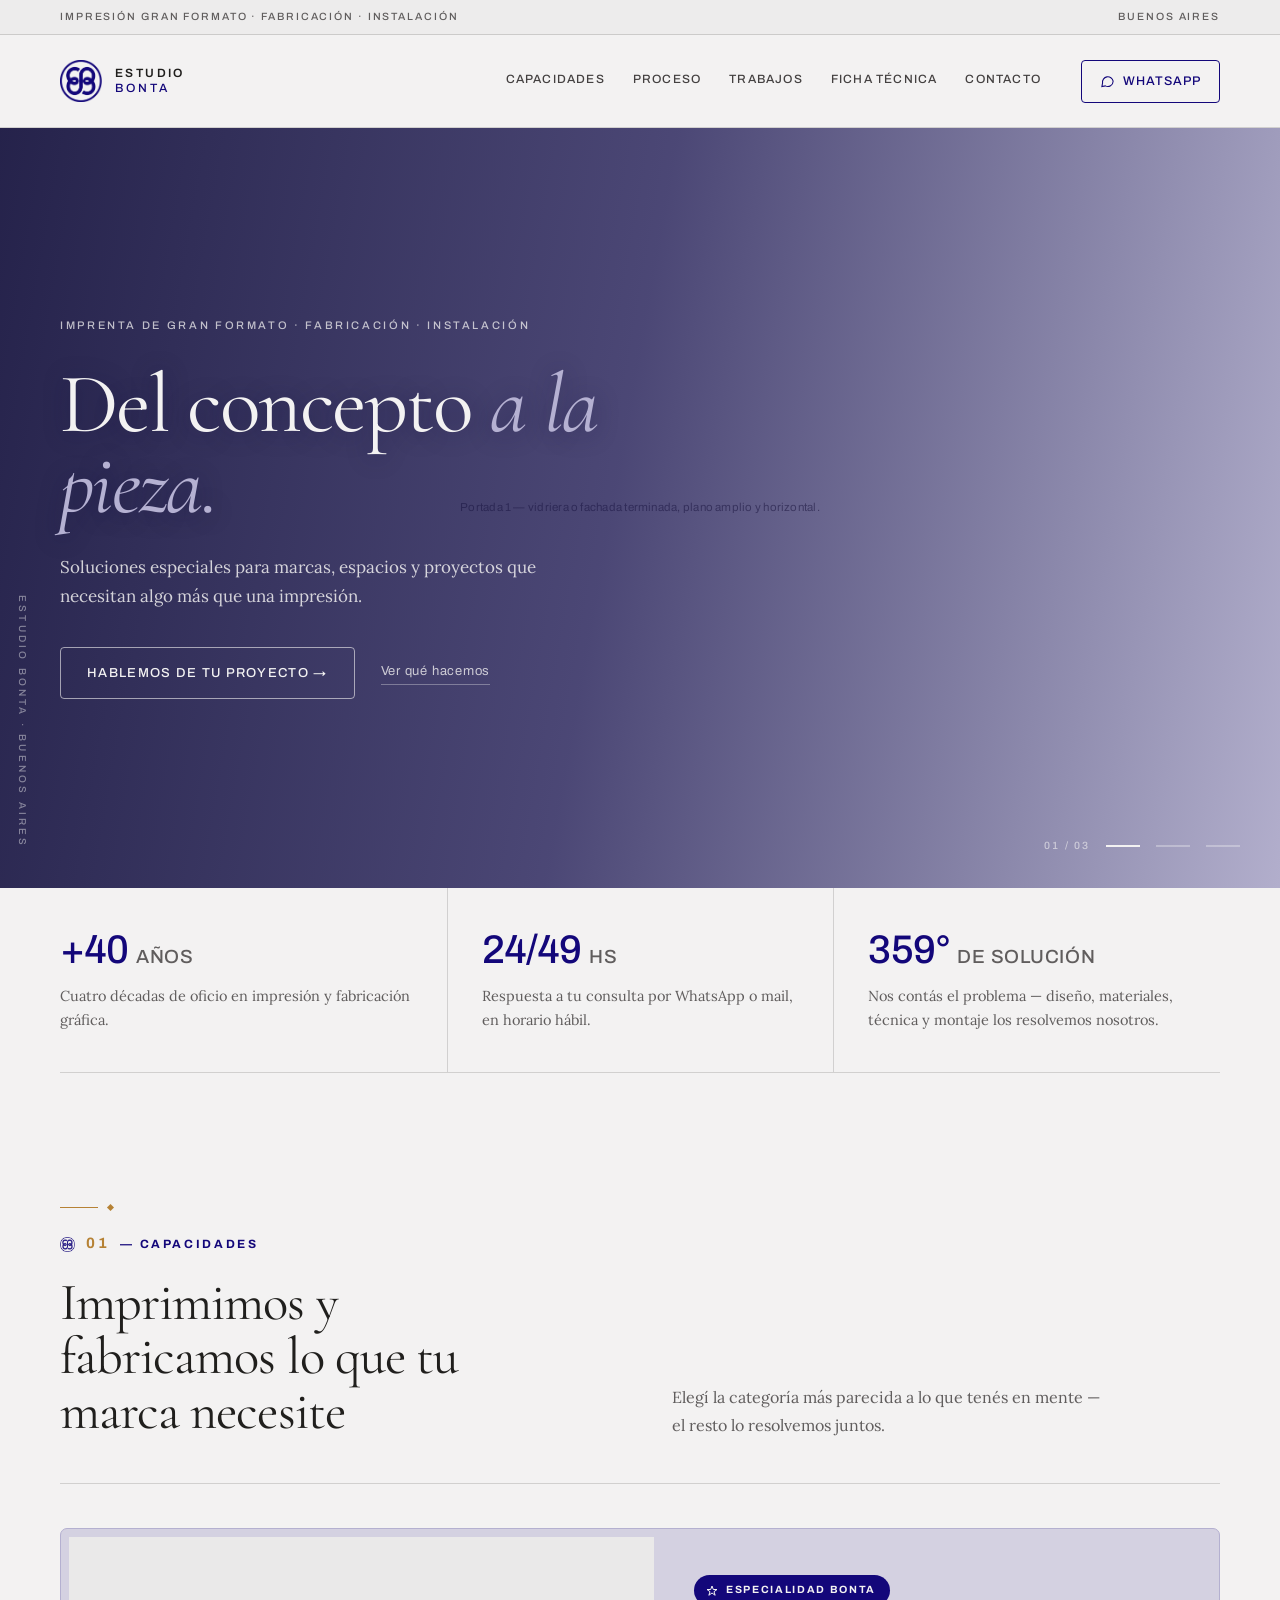
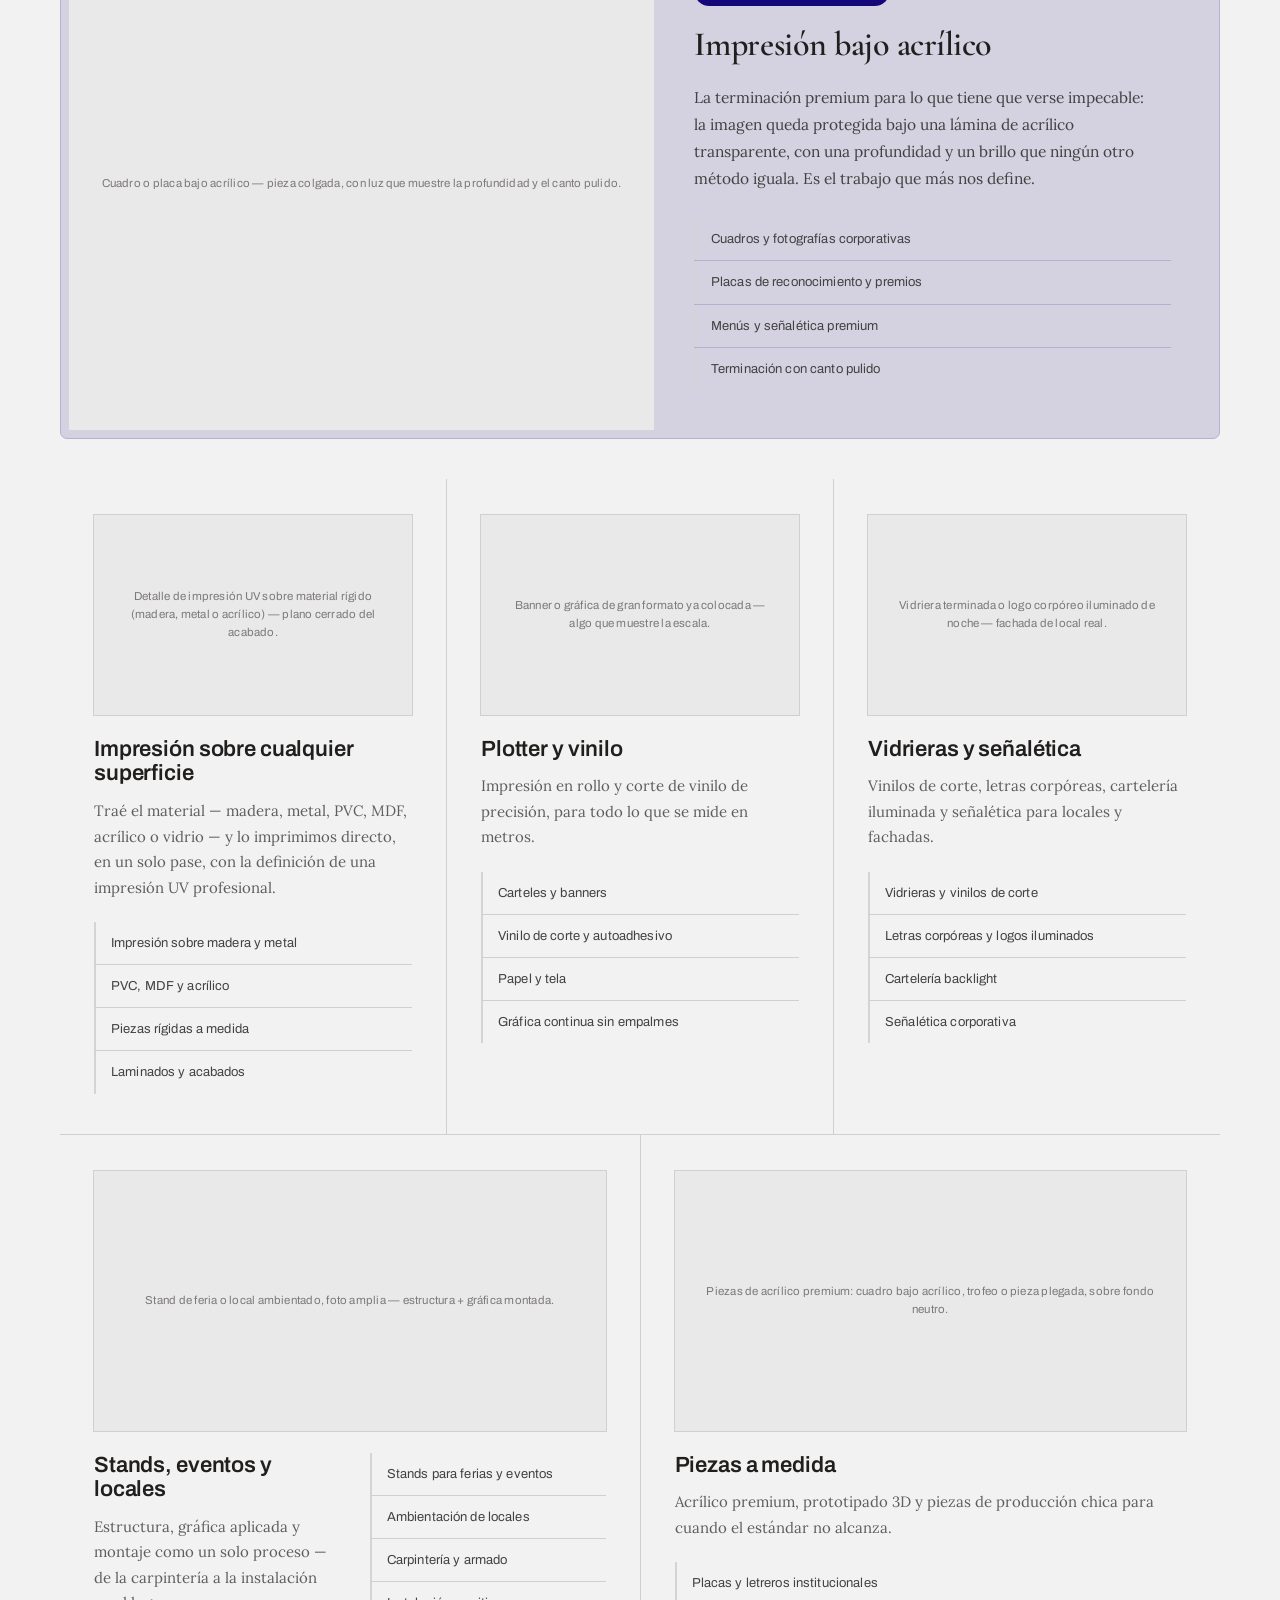
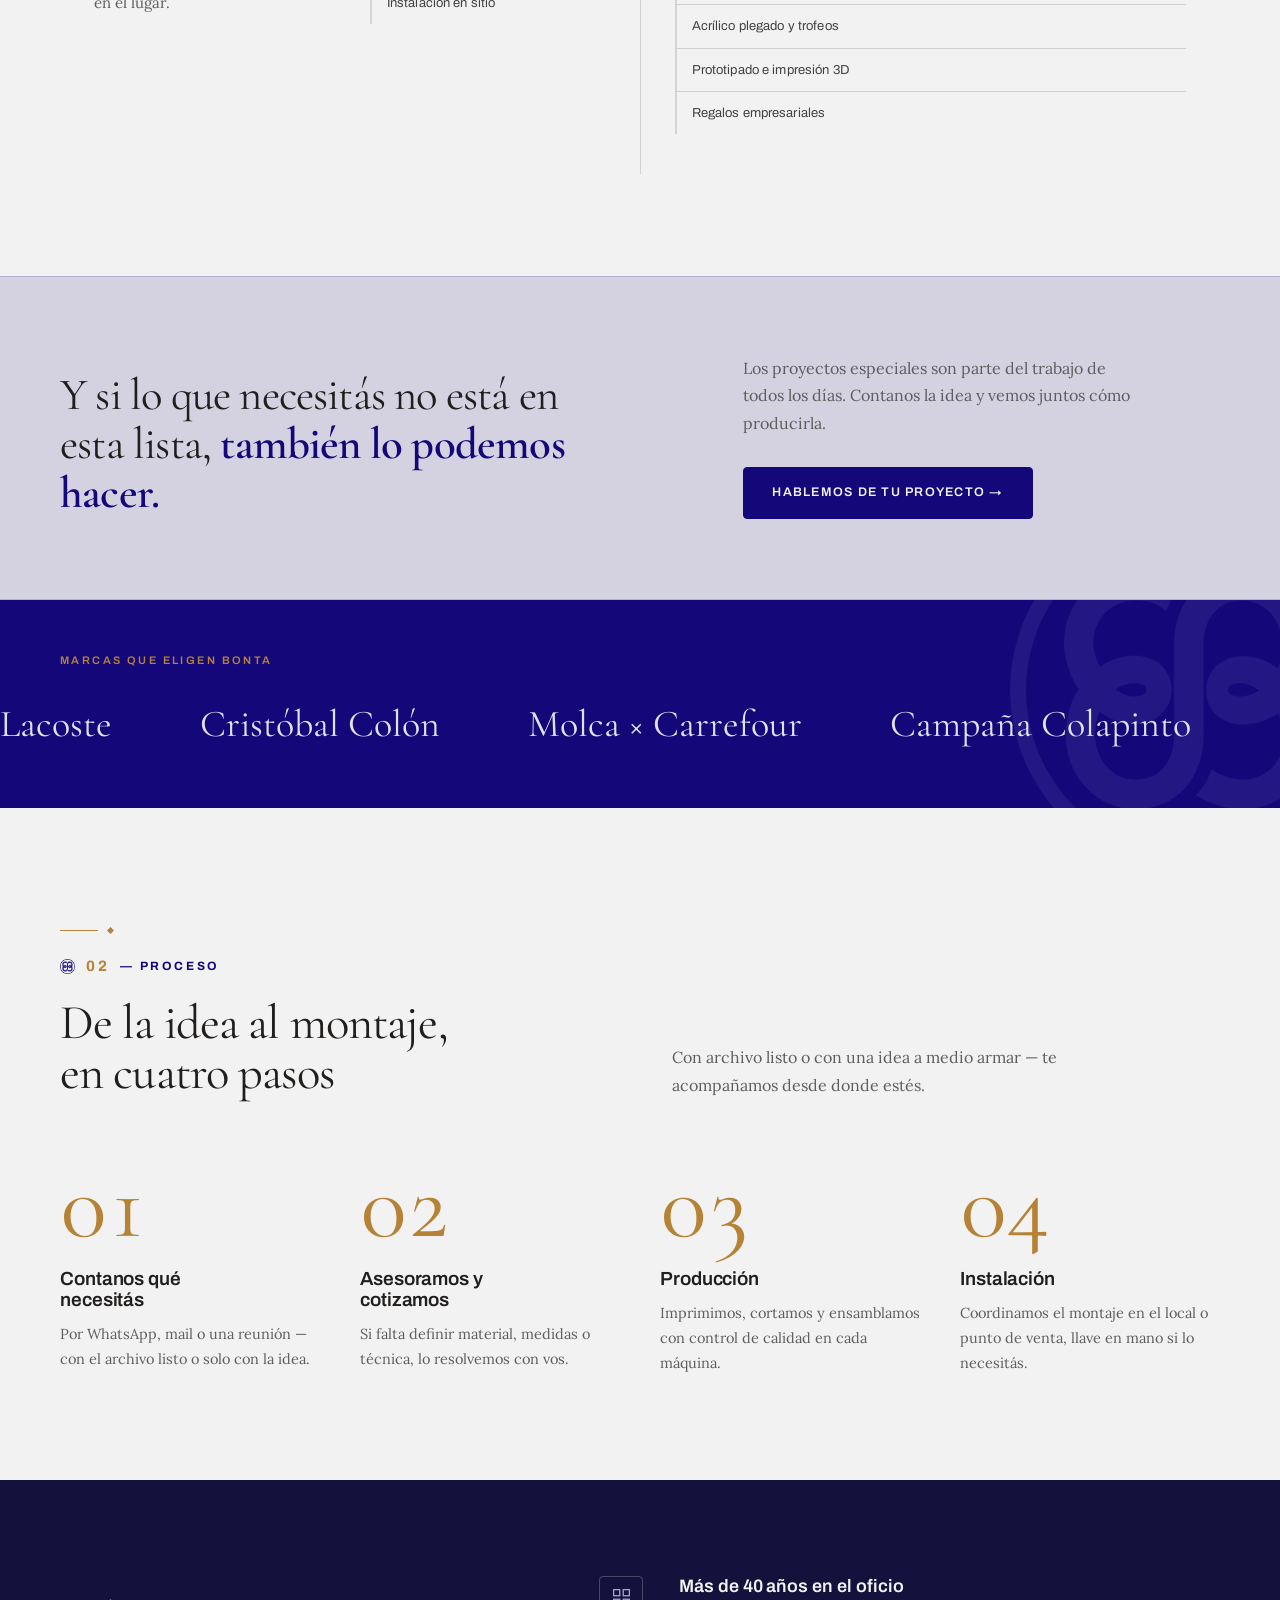
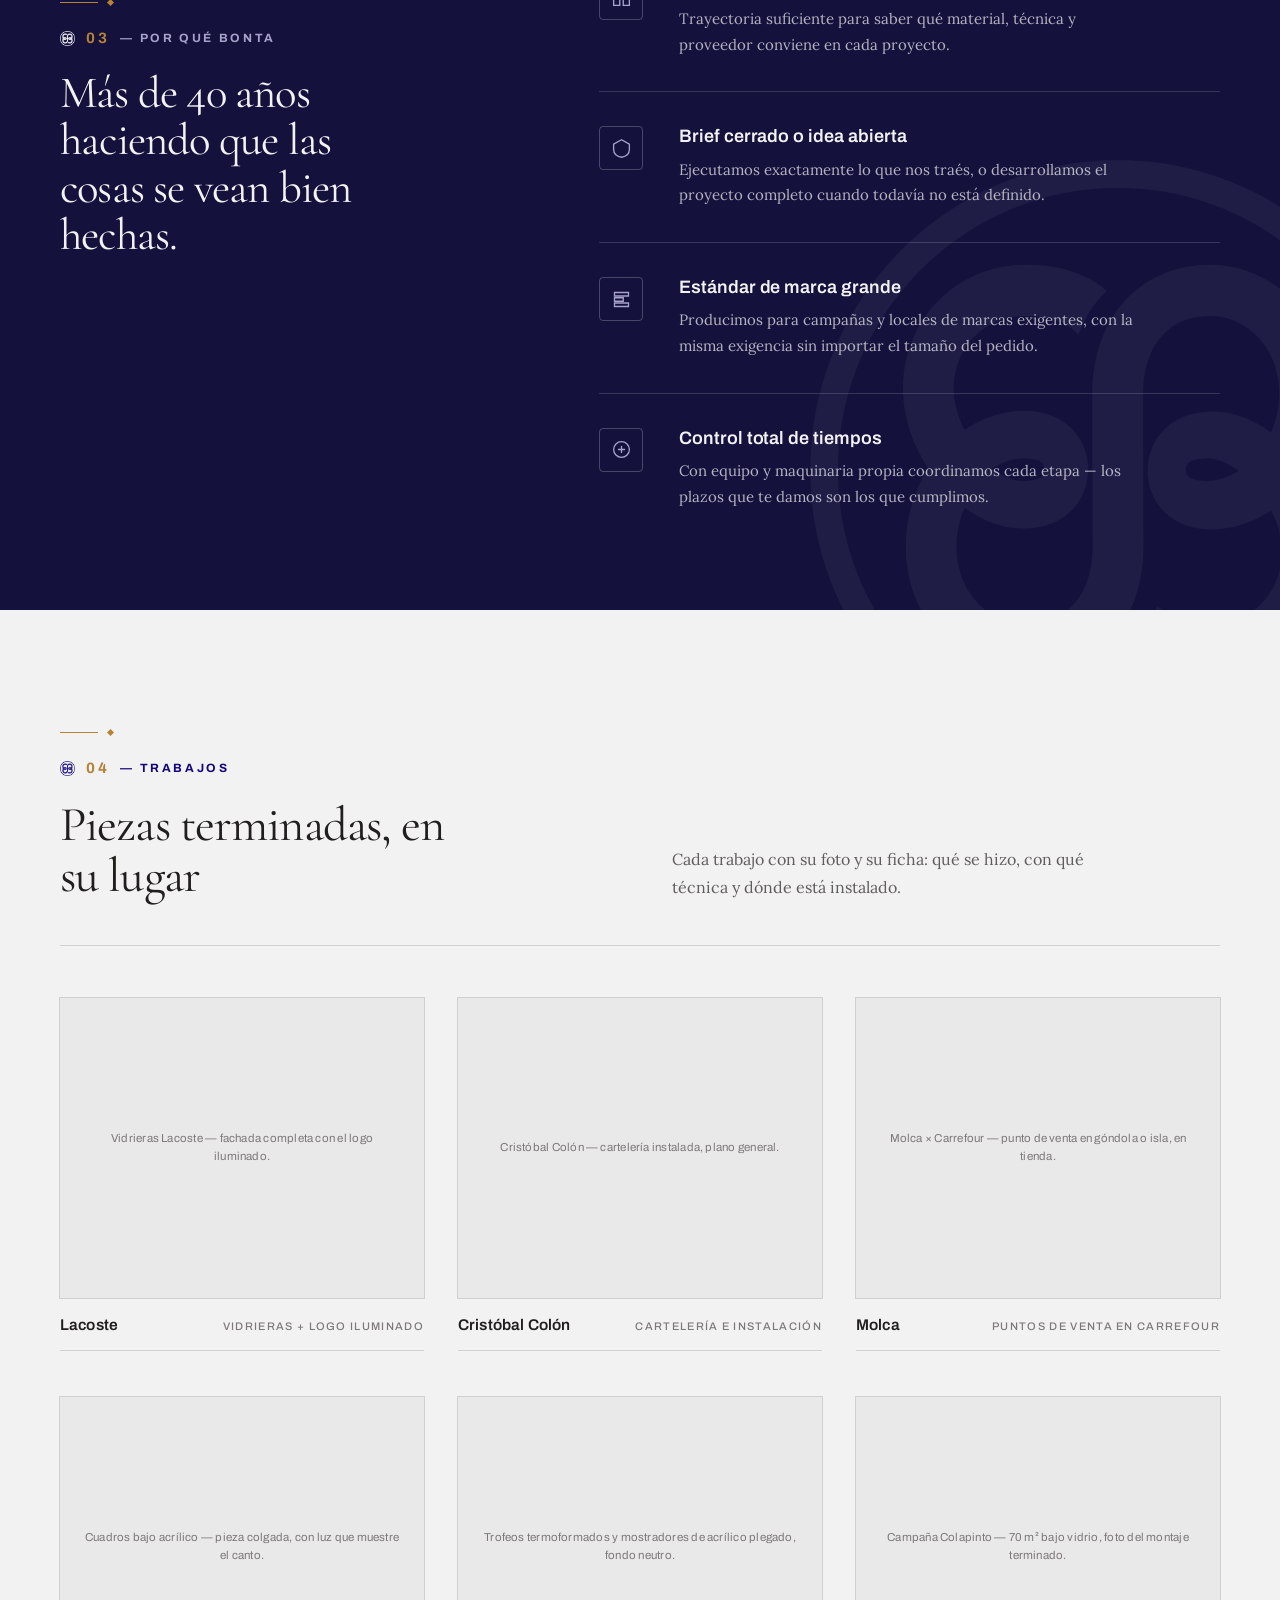
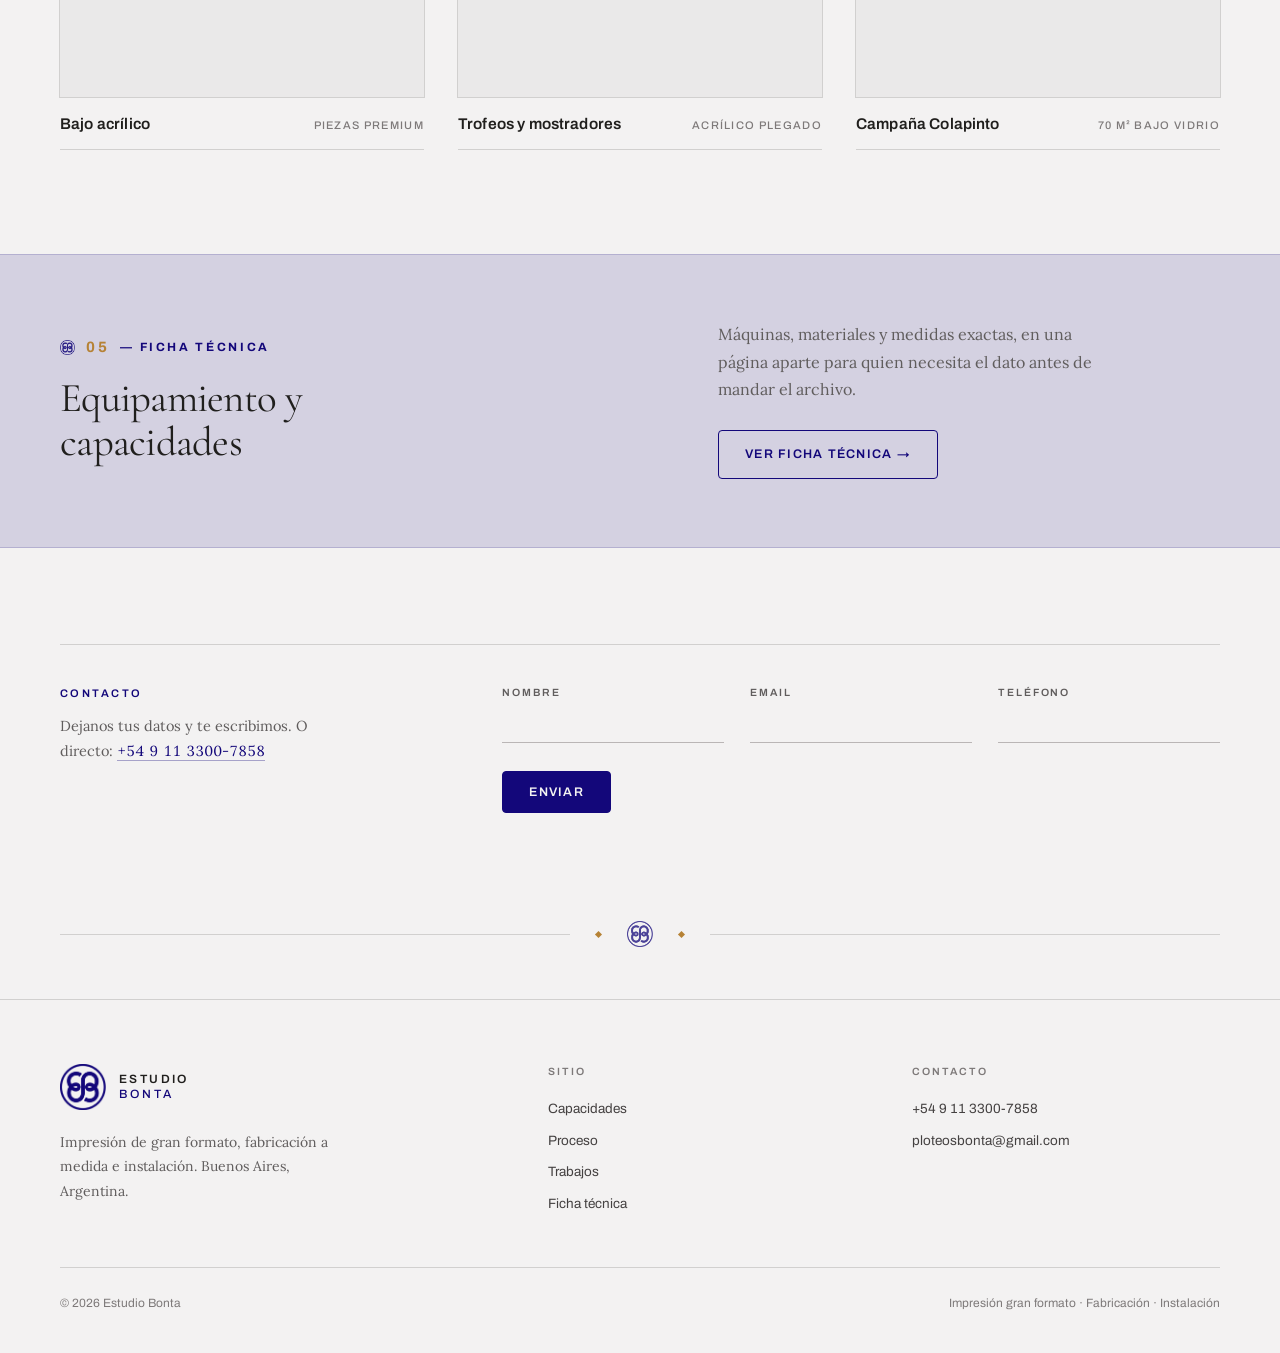
==== index.html @ 14920e1e "Mejora jerarquia de capacidades, tipografia y contadores del home Agrega card destacada de impresion" ====
<!DOCTYPE html>
<html lang="es">
<head>
<meta charset="utf-8">
<meta name="viewport" content="width=device-width, initial-scale=1">
<title>Estudio Bonta — Imprenta de gran formato, fabricación e instalación</title>
<meta name="description" content="Impresión de gran formato, fabricación a medida e instalación. Más de 40 años en Buenos Aires.">
<link rel="icon" href="assets/img/logo-mark.png">
<link rel="stylesheet" href="assets/css/tokens.css">
<link href="https://fonts.googleapis.com/css2?family=Archivo:wght@400;500;600&display=swap" rel="stylesheet">
<link rel="stylesheet" href="assets/css/site.css">
</head>
<body>
<div style="background:var(--color-bg);color:var(--color-text);font-family:var(--font-body);min-height:100vh">

  <div style="background:var(--paper-2);border-bottom:1px solid var(--color-divider)">
    <div data-pad style="max-width:1240px;margin:0 auto;padding:9px 40px;display:flex;justify-content:space-between;gap:20px;flex-wrap:wrap;font-family:var(--font-ui);font-size:10.5px;font-weight:500;letter-spacing:0.18em;text-transform:uppercase;color:var(--color-neutral-700)">
      <span style="white-space:nowrap">Impresión gran formato · Fabricación · Instalación</span>
      <span data-masthead-aside style="display:flex;gap:22px;white-space:nowrap"><span>Buenos Aires</span></span>
    </div>
  </div>

  <header style="position:sticky;top:0;z-index:50;background:color-mix(in srgb, var(--color-bg) 90%, transparent);backdrop-filter:blur(10px);border-bottom:1px solid var(--color-divider)">
    <div data-pad style="max-width:1240px;margin:0 auto;padding:0 40px;height:92px;display:flex;align-items:center;gap:40px">
      <a href="#top" style="display:flex;align-items:center;gap:13px;text-decoration:none;color:var(--color-text)">
        <img src="assets/img/logo-mark.png" alt="Estudio Bonta" width="42" height="42" style="display:block;width:42px;height:42px">
        <span style="font-family:var(--font-ui);font-size:12px;font-weight:600;letter-spacing:0.2em;text-transform:uppercase;color:var(--color-text);line-height:1.3">Estudio<br><span style="font-weight:500;letter-spacing:0.26em;color:var(--brand)">Bonta</span></span>
      </a>
      <nav data-nav="1" style="display:flex;gap:28px;margin-left:auto">
        <a href="#capacidades" style="font-family:var(--font-ui);font-size:12px;font-weight:500;letter-spacing:0.1em;text-transform:uppercase;color:var(--color-neutral-800);padding-bottom:3px;border-bottom:1px solid transparent;transition:border-color .25s, color .25s" class="x2">Capacidades</a>
        <a href="#proceso" style="font-family:var(--font-ui);font-size:12px;font-weight:500;letter-spacing:0.1em;text-transform:uppercase;color:var(--color-neutral-800);padding-bottom:3px;border-bottom:1px solid transparent;transition:border-color .25s, color .25s" class="x3">Proceso</a>
        <a href="#trabajos" style="font-family:var(--font-ui);font-size:12px;font-weight:500;letter-spacing:0.1em;text-transform:uppercase;color:var(--color-neutral-800);padding-bottom:3px;border-bottom:1px solid transparent;transition:border-color .25s, color .25s" class="x4">Trabajos</a>
        <a href="ficha-tecnica.html" style="font-family:var(--font-ui);font-size:12px;font-weight:500;letter-spacing:0.1em;text-transform:uppercase;color:var(--color-neutral-800);padding-bottom:3px;border-bottom:1px solid transparent;transition:border-color .25s, color .25s" class="x5">Ficha técnica</a>
        <a href="#contacto" style="font-family:var(--font-ui);font-size:12px;font-weight:500;letter-spacing:0.1em;text-transform:uppercase;color:var(--color-neutral-800);padding-bottom:3px;border-bottom:1px solid transparent;transition:border-color .25s, color .25s" class="x6">Contacto</a>
      </nav>
      <a href="https://wa.me/5491133007858?text=Hola%20Bonta%2C%20quiero%20hacer%20una%20consulta" target="_blank" rel="noopener" style="display:inline-flex;align-items:center;gap:8px;font-family:var(--font-ui);font-size:12.5px;font-weight:500;letter-spacing:0.08em;text-transform:uppercase;color:var(--brand);border:1px solid var(--brand);border-radius:var(--radius-md);padding:11px 18px;white-space:nowrap;transition:background .25s" class="x7">
        <svg width="15" height="15" viewBox="0 0 24 24" fill="none" stroke="currentColor" stroke-width="1.7"><path d="M21 11.5a8.5 8.5 0 0 1-12.4 7.5L3 20l1.1-5.4A8.5 8.5 0 1 1 21 11.5Z"/></svg>
        WhatsApp
      </a>
    </div>
  </header>

  <section id="top" style="position:relative;height:min(86vh, 760px);min-height:540px;overflow:hidden;background:var(--ink)">
    <div data-hero-slide="0" style="position:absolute;inset:0;opacity:1;transition:opacity 1.6s ease">
      <div class="slot" data-slot="bonta-hero-1"><span>Portada 1 — vidriera o fachada terminada, plano amplio y horizontal.</span></div>
    </div>
    <div data-hero-slide="1" style="position:absolute;inset:0;opacity:0;transition:opacity 1.6s ease">
      <div class="slot" data-slot="bonta-hero-2"><span>Portada 2 — corpóreo iluminado de noche o cartelería en la calle.</span></div>
    </div>
    <div data-hero-slide="2" style="position:absolute;inset:0;opacity:0;transition:opacity 1.6s ease">
      <div class="slot" data-slot="bonta-hero-3"><span>Portada 3 — stand o local ambientado, montaje terminado.</span></div>
    </div>
    <div style="position:absolute;inset:0;pointer-events:none;background:linear-gradient(100deg, color-mix(in srgb, var(--ink) 92%, transparent) 0%, color-mix(in srgb, color-mix(in srgb, var(--brand) 26%, var(--ink)) 74%, transparent) 48%, color-mix(in srgb, var(--brand) 26%, transparent) 100%)"></div>
    <div data-pad style="position:relative;max-width:1240px;margin:0 auto;padding:0 40px;height:100%;display:flex;flex-direction:column;justify-content:center;pointer-events:none">
      <p data-rv style="opacity:0;transform:translateY(12px);transition:opacity .8s ease,transform .8s ease;font-family:var(--font-ui);font-size:11px;font-weight:500;letter-spacing:0.24em;text-transform:uppercase;color:color-mix(in srgb, var(--color-bg) 74%, transparent);margin:0 0 30px">Imprenta de gran formato · Fabricación · Instalación</p>
      <h1 data-rv style="opacity:0;transform:translateY(12px);transition:opacity .9s ease,transform .9s ease;transition-delay:.08s;font-family:var(--font-heading);font-weight:400;font-size:clamp(50px, 6.6vw, 96px);line-height:0.96;letter-spacing:-0.02em;color:var(--color-bg);margin:0 0 26px;max-width:16ch;text-shadow:0 2px 24px color-mix(in srgb, var(--ink) 45%, transparent)">
        Del concepto <em style="font-style:italic;color:color-mix(in srgb, var(--brand-light) 84%, #ffffff)">a la pieza.</em>
      </h1>
      <p data-rv style="opacity:0;transform:translateY(12px);transition:opacity .9s ease,transform .9s ease;transition-delay:.16s;font-size:17px;line-height:1.72;max-width:44ch;color:color-mix(in srgb, var(--color-bg) 84%, transparent);margin:0 0 36px">
        Soluciones especiales para marcas, espacios y proyectos que necesitan algo más que una impresión.
      </p>
      <div data-rv style="opacity:0;transform:translateY(12px);transition:opacity .9s ease,transform .9s ease;transition-delay:.24s;display:flex;align-items:center;gap:26px;flex-wrap:wrap;pointer-events:auto">
        <a href="#contacto" style="display:inline-flex;align-items:center;gap:10px;font-family:var(--font-ui);font-size:13px;font-weight:500;letter-spacing:0.1em;text-transform:uppercase;color:var(--color-bg);border:1px solid color-mix(in srgb, var(--color-bg) 60%, transparent);border-radius:var(--radius-md);padding:15px 26px;white-space:nowrap;transition:background .3s, border-color .3s" class="x8">Hablemos de tu proyecto →</a>
        <a href="#capacidades" style="font-family:var(--font-ui);font-size:13px;font-weight:400;letter-spacing:0.06em;color:color-mix(in srgb, var(--color-bg) 78%, transparent);border-bottom:1px solid color-mix(in srgb, var(--color-bg) 34%, transparent);padding-bottom:3px;transition:border-color .25s,color .25s" class="x9">Ver qué hacemos</a>
      </div>
    </div>
    <span style="position:absolute;left:14px;bottom:40px;z-index:2;writing-mode:vertical-rl;font-family:var(--font-ui);font-size:10px;font-weight:500;letter-spacing:0.32em;text-transform:uppercase;color:color-mix(in srgb, var(--color-bg) 46%, transparent)">Estudio Bonta · Buenos Aires</span>
    <div style="position:absolute;right:40px;bottom:34px;display:flex;align-items:center;gap:16px;z-index:2">
      <span data-hero-count style="font-family:var(--font-ui);font-size:10.5px;font-weight:500;letter-spacing:0.2em;color:color-mix(in srgb, var(--color-bg) 62%, transparent);font-feature-settings:'tnum'">01 / 03</span>
      <button data-hero-dot="0" aria-label="Portada 1" style="width:34px;height:2px;padding:0;border:0;cursor:pointer;background:var(--color-bg);opacity:1;transition:opacity .4s"></button>
      <button data-hero-dot="1" aria-label="Portada 2" style="width:34px;height:2px;padding:0;border:0;cursor:pointer;background:var(--color-bg);opacity:0.34;transition:opacity .4s"></button>
      <button data-hero-dot="2" aria-label="Portada 3" style="width:34px;height:2px;padding:0;border:0;cursor:pointer;background:var(--color-bg);opacity:0.34;transition:opacity .4s"></button>
    </div>
  </section>

  <section data-pad style="max-width:1240px;margin:0 auto;padding:0 40px">
    <div data-grid="3s" style="display:grid;grid-template-columns:repeat(3, minmax(0,1fr));border-bottom:1px solid var(--color-divider)">
      <div data-rv style="opacity:0;transform:translateY(14px);transition:opacity .8s ease,transform .8s ease;padding:42px 34px 40px 0">
        <div style="font-family:var(--font-ui);font-size:40px;font-weight:500;line-height:1;letter-spacing:-0.02em;font-feature-settings:'tnum';color:var(--brand);margin-bottom:14px">+<span data-count data-count-from="1" data-count-to="40">1</span> <span style="font-size:19px;font-weight:500;color:var(--color-neutral-700);letter-spacing:0.04em">AÑOS</span></div>
        <p style="margin:0;font-size:14.5px;line-height:1.66;color:var(--color-neutral-700)">Cuatro décadas de oficio en impresión y fabricación gráfica.</p>
      </div>
      <div data-rv style="opacity:0;transform:translateY(14px);transition:opacity .8s ease,transform .8s ease;transition-delay:.08s;padding:42px 34px 40px;border-left:1px solid var(--color-divider)">
        <div style="font-family:var(--font-ui);font-size:40px;font-weight:500;line-height:1;letter-spacing:-0.02em;font-feature-settings:'tnum';color:var(--brand);margin-bottom:14px"><span data-count data-count-from="99" data-count-to="24">99</span>/<span data-count data-count-from="99" data-count-to="48" data-count-delay="160">99</span> <span style="font-size:19px;font-weight:500;color:var(--color-neutral-700);letter-spacing:0.04em">HS</span></div>
        <p style="margin:0;font-size:14.5px;line-height:1.66;color:var(--color-neutral-700)">Respuesta a tu consulta por WhatsApp o mail, en horario hábil.</p>
      </div>
      <div data-rv style="opacity:0;transform:translateY(14px);transition:opacity .8s ease,transform .8s ease;transition-delay:.16s;padding:42px 0 40px 34px;border-left:1px solid var(--color-divider)">
        <div style="font-family:var(--font-ui);font-size:40px;font-weight:500;line-height:1;letter-spacing:-0.02em;font-feature-settings:'tnum';color:var(--brand);margin-bottom:14px"><span data-count data-count-from="0" data-count-to="360">0</span>° <span style="font-size:19px;font-weight:500;color:var(--color-neutral-700);letter-spacing:0.04em">DE SOLUCIÓN</span></div>
        <p style="margin:0;font-size:14.5px;line-height:1.66;color:var(--color-neutral-700)">Nos contás el problema — diseño, materiales, técnica y montaje los resolvemos nosotros.</p>
      </div>
    </div>
  </section>

  <section id="capacidades" data-pad style="max-width:1240px;margin:0 auto;padding:132px 40px 0">
    <div data-split="head" data-rv style="opacity:0;transform:translateY(14px);transition:opacity .8s ease,transform .8s ease;display:grid;grid-template-columns:minmax(0,1fr) minmax(0,1fr);gap:64px;align-items:end;padding-bottom:44px;border-bottom:1px solid var(--color-divider)">
      <div>
        <div aria-hidden="true" style="display:flex;align-items:center;gap:10px;margin-bottom:22px">
          <span style="width:38px;height:1px;background:var(--gold);display:block"></span>
          <span style="width:5px;height:5px;background:var(--gold);display:block;transform:rotate(45deg)"></span>
        </div>
        <p style="display:flex;align-items:center;gap:11px;font-family:var(--font-ui);font-size:12px;font-weight:700;letter-spacing:0.22em;text-transform:uppercase;color:var(--brand);margin:0 0 20px"><img src="assets/img/logo-mark.png" alt="" width="15" height="15" style="display:block;width:15px;height:15px;opacity:0.9"><span style="color:var(--gold);font-size:15px">01</span> — Capacidades</p>
        <h2 style="font-family:var(--font-heading);font-weight:400;font-size:clamp(38px,4.1vw,58px);line-height:1.04;letter-spacing:-0.018em;margin:0;max-width:20ch">Imprimimos y fabricamos lo que tu marca necesite</h2>
      </div>
      <p style="margin:0;font-size:16px;line-height:1.72;color:var(--color-neutral-700);max-width:44ch">Elegí la categoría más parecida a lo que tenés en mente — el resto lo resolvemos juntos.</p>
    </div>

    <div data-rv data-card data-split="feature-cap" style="opacity:0;transform:translateY(16px);transition:opacity .8s ease,transform .8s ease;margin-top:44px;background:var(--wash);border:1px solid var(--wash-line);border-radius:var(--radius-lg);padding:8px;display:grid;grid-template-columns:minmax(0,1.05fr) minmax(0,1fr);gap:0;overflow:hidden" class="x54">
      <div style="height:100%;min-height:320px">
        <div class="slot" data-slot="bonta-cap-6" style="height:100%"><span>Cuadro o placa bajo acrílico — pieza colgada, con luz que muestre la profundidad y el canto pulido.</span></div>
      </div>
      <div style="padding:38px 40px 40px;display:flex;flex-direction:column;justify-content:center;gap:20px">
        <span style="display:inline-flex;align-items:center;gap:8px;align-self:flex-start;font-family:var(--font-ui);font-size:10.5px;font-weight:700;letter-spacing:0.16em;text-transform:uppercase;color:var(--color-bg);background:var(--brand);border-radius:999px;padding:7px 14px 7px 12px"><svg width="12" height="12" viewBox="0 0 24 24" fill="none" stroke="currentColor" stroke-width="2"><path d="M12 2 14.6 9h7.4l-6 4.4 2.3 7.1L12 16 5.7 20.5 8 13.4 2 9h7.4Z"/></svg>Especialidad Bonta</span>
        <h3 style="font-family:var(--font-heading);font-weight:600;font-size:34px;letter-spacing:-0.014em;margin:0">Impresión bajo acrílico</h3>
        <p style="margin:0;font-size:15.5px;line-height:1.75;color:var(--color-neutral-800);max-width:46ch">La terminación premium para lo que tiene que verse impecable: la imagen queda protegida bajo una lámina de acrílico transparente, con una profundidad y un brillo que ningún otro método iguala. Es el trabajo que más nos define.</p>
        <ul style="list-style:none;margin:6px 0 0;padding:0;display:flex;flex-direction:column;gap:1px;background:var(--wash-line)">
          <li data-item style="font-family:var(--font-ui);font-size:13px;font-weight:400;letter-spacing:0.01em;color:var(--color-neutral-800);background:var(--wash);padding:11px 0 11px 15px;border-left:2px solid var(--color-neutral-300);transition:border-color .3s, color .3s, padding-left .3s" class="x55">Cuadros y fotografías corporativas</li>
          <li data-item style="font-family:var(--font-ui);font-size:13px;font-weight:400;letter-spacing:0.01em;color:var(--color-neutral-800);background:var(--wash);padding:11px 0 11px 15px;border-left:2px solid var(--color-neutral-300);transition:border-color .3s, color .3s, padding-left .3s" class="x56">Placas de reconocimiento y premios</li>
          <li data-item style="font-family:var(--font-ui);font-size:13px;font-weight:400;letter-spacing:0.01em;color:var(--color-neutral-800);background:var(--wash);padding:11px 0 11px 15px;border-left:2px solid var(--color-neutral-300);transition:border-color .3s, color .3s, padding-left .3s" class="x57">Menús y señalética premium</li>
          <li data-item style="font-family:var(--font-ui);font-size:13px;font-weight:400;letter-spacing:0.01em;color:var(--color-neutral-800);background:var(--wash);padding:11px 0 11px 15px;border-left:2px solid var(--color-neutral-300);transition:border-color .3s, color .3s, padding-left .3s" class="x58">Terminación con canto pulido</li>
        </ul>
      </div>
    </div>

    <div data-grid="cap" style="display:grid;grid-template-columns:repeat(6, minmax(0,1fr));gap:1px;background:var(--color-divider);margin-top:40px">
      <article data-rv data-card style="opacity:0;transform:translateY(16px);transition:opacity .8s ease,transform .8s ease,background .4s ease;grid-column:span 2;background:var(--color-bg);padding:36px 34px 40px;display:flex;flex-direction:column;gap:22px" class="x10">
        <div style="height:200px;border:6px solid var(--color-surface);outline:1px solid var(--color-divider)">
          <div class="slot" data-slot="bonta-cap-1"><span>Detalle de impresión UV sobre material rígido (madera, metal o acrílico) — plano cerrado del acabado.</span></div>
        </div>
        <div>
          <h3 style="font-family:var(--font-ui);font-weight:600;font-size:22px;letter-spacing:-0.006em;margin:0 0 12px">Impresión sobre cualquier superficie</h3>
          <p style="margin:0 0 22px;font-size:15px;line-height:1.7;color:var(--color-neutral-700)">Traé el material — madera, metal, PVC, MDF, acrílico o vidrio — y lo imprimimos directo, en un solo pase, con la definición de una impresión UV profesional.</p>
          <ul style="list-style:none;margin:0;padding:0;display:flex;flex-direction:column;gap:1px;background:var(--color-divider)">
            <li data-item style="font-family:var(--font-ui);font-size:13px;font-weight:400;letter-spacing:0.01em;color:var(--color-neutral-800);background:var(--color-bg);padding:11px 0 11px 15px;border-left:2px solid var(--color-neutral-300);transition:border-color .3s, color .3s, padding-left .3s" class="x11">Impresión sobre madera y metal</li>
            <li data-item style="font-family:var(--font-ui);font-size:13px;font-weight:400;letter-spacing:0.01em;color:var(--color-neutral-800);background:var(--color-bg);padding:11px 0 11px 15px;border-left:2px solid var(--color-neutral-300);transition:border-color .3s, color .3s, padding-left .3s" class="x12">PVC, MDF y acrílico</li>
            <li data-item style="font-family:var(--font-ui);font-size:13px;font-weight:400;letter-spacing:0.01em;color:var(--color-neutral-800);background:var(--color-bg);padding:11px 0 11px 15px;border-left:2px solid var(--color-neutral-300);transition:border-color .3s, color .3s, padding-left .3s" class="x13">Piezas rígidas a medida</li>
            <li data-item style="font-family:var(--font-ui);font-size:13px;font-weight:400;letter-spacing:0.01em;color:var(--color-neutral-800);background:var(--color-bg);padding:11px 0 11px 15px;border-left:2px solid var(--color-neutral-300);transition:border-color .3s, color .3s, padding-left .3s" class="x14">Laminados y acabados</li>
          </ul>
        </div>
      </article>

      <article data-rv data-card style="opacity:0;transform:translateY(16px);transition:opacity .8s ease,transform .8s ease,background .4s ease;transition-delay:.08s;grid-column:span 2;background:var(--color-bg);padding:36px 34px 40px;display:flex;flex-direction:column;gap:22px" class="x15">
        <div style="height:200px;border:6px solid var(--color-surface);outline:1px solid var(--color-divider)">
          <div class="slot" data-slot="bonta-cap-2"><span>Banner o gráfica de gran formato ya colocada — algo que muestre la escala.</span></div>
        </div>
        <div>
          <h3 style="font-family:var(--font-ui);font-weight:600;font-size:22px;letter-spacing:-0.006em;margin:0 0 12px">Plotter y vinilo</h3>
          <p style="margin:0 0 22px;font-size:15px;line-height:1.7;color:var(--color-neutral-700)">Impresión en rollo y corte de vinilo de precisión, para todo lo que se mide en metros.</p>
          <ul style="list-style:none;margin:0;padding:0;display:flex;flex-direction:column;gap:1px;background:var(--color-divider)">
            <li data-item style="font-family:var(--font-ui);font-size:13px;font-weight:400;letter-spacing:0.01em;color:var(--color-neutral-800);background:var(--color-bg);padding:11px 0 11px 15px;border-left:2px solid var(--color-neutral-300);transition:border-color .3s, color .3s, padding-left .3s" class="x16">Carteles y banners</li>
            <li data-item style="font-family:var(--font-ui);font-size:13px;font-weight:400;letter-spacing:0.01em;color:var(--color-neutral-800);background:var(--color-bg);padding:11px 0 11px 15px;border-left:2px solid var(--color-neutral-300);transition:border-color .3s, color .3s, padding-left .3s" class="x17">Vinilo de corte y autoadhesivo</li>
            <li data-item style="font-family:var(--font-ui);font-size:13px;font-weight:400;letter-spacing:0.01em;color:var(--color-neutral-800);background:var(--color-bg);padding:11px 0 11px 15px;border-left:2px solid var(--color-neutral-300);transition:border-color .3s, color .3s, padding-left .3s" class="x18">Papel y tela</li>
            <li data-item style="font-family:var(--font-ui);font-size:13px;font-weight:400;letter-spacing:0.01em;color:var(--color-neutral-800);background:var(--color-bg);padding:11px 0 11px 15px;border-left:2px solid var(--color-neutral-300);transition:border-color .3s, color .3s, padding-left .3s" class="x19">Gráfica continua sin empalmes</li>
          </ul>
        </div>
      </article>

      <article data-rv data-card style="opacity:0;transform:translateY(16px);transition:opacity .8s ease,transform .8s ease,background .4s ease;transition-delay:.14s;grid-column:span 2;background:var(--color-bg);padding:36px 34px 40px;display:flex;flex-direction:column;gap:22px" class="x20">
        <div style="height:200px;border:6px solid var(--color-surface);outline:1px solid var(--color-divider)">
          <div class="slot" data-slot="bonta-cap-3"><span>Vidriera terminada o logo corpóreo iluminado de noche — fachada de local real.</span></div>
        </div>
        <div>
          <h3 style="font-family:var(--font-ui);font-weight:600;font-size:22px;letter-spacing:-0.006em;margin:0 0 12px">Vidrieras y señalética</h3>
          <p style="margin:0 0 22px;font-size:15px;line-height:1.7;color:var(--color-neutral-700)">Vinilos de corte, letras corpóreas, cartelería iluminada y señalética para locales y fachadas.</p>
          <ul style="list-style:none;margin:0;padding:0;display:flex;flex-direction:column;gap:1px;background:var(--color-divider)">
            <li data-item style="font-family:var(--font-ui);font-size:13px;font-weight:400;letter-spacing:0.01em;color:var(--color-neutral-800);background:var(--color-bg);padding:11px 0 11px 15px;border-left:2px solid var(--color-neutral-300);transition:border-color .3s, color .3s, padding-left .3s" class="x21">Vidrieras y vinilos de corte</li>
            <li data-item style="font-family:var(--font-ui);font-size:13px;font-weight:400;letter-spacing:0.01em;color:var(--color-neutral-800);background:var(--color-bg);padding:11px 0 11px 15px;border-left:2px solid var(--color-neutral-300);transition:border-color .3s, color .3s, padding-left .3s" class="x22">Letras corpóreas y logos iluminados</li>
            <li data-item style="font-family:var(--font-ui);font-size:13px;font-weight:400;letter-spacing:0.01em;color:var(--color-neutral-800);background:var(--color-bg);padding:11px 0 11px 15px;border-left:2px solid var(--color-neutral-300);transition:border-color .3s, color .3s, padding-left .3s" class="x23">Cartelería backlight</li>
            <li data-item style="font-family:var(--font-ui);font-size:13px;font-weight:400;letter-spacing:0.01em;color:var(--color-neutral-800);background:var(--color-bg);padding:11px 0 11px 15px;border-left:2px solid var(--color-neutral-300);transition:border-color .3s, color .3s, padding-left .3s" class="x24">Señalética corporativa</li>
          </ul>
        </div>
      </article>

      <article data-rv data-card style="opacity:0;transform:translateY(16px);transition:opacity .8s ease,transform .8s ease,background .4s ease;grid-column:span 3;background:var(--color-bg);padding:36px 34px 40px;display:flex;flex-direction:column;gap:22px" class="x25">
        <div style="height:260px;border:6px solid var(--color-surface);outline:1px solid var(--color-divider)">
          <div class="slot" data-slot="bonta-cap-4"><span>Stand de feria o local ambientado, foto amplia — estructura + gráfica montada.</span></div>
        </div>
        <div data-split="cap4" style="display:grid;grid-template-columns:minmax(0,1fr) minmax(0,1fr);gap:40px">
          <div>
            <h3 style="font-family:var(--font-ui);font-weight:600;font-size:22px;letter-spacing:-0.006em;margin:0 0 12px">Stands, eventos y locales</h3>
            <p style="margin:0;font-size:15px;line-height:1.7;color:var(--color-neutral-700)">Estructura, gráfica aplicada y montaje como un solo proceso — de la carpintería a la instalación en el lugar.</p>
          </div>
          <ul style="list-style:none;margin:0;padding:0;display:flex;flex-direction:column;gap:1px;background:var(--color-divider)">
            <li data-item style="font-family:var(--font-ui);font-size:13px;font-weight:400;letter-spacing:0.01em;color:var(--color-neutral-800);background:var(--color-bg);padding:11px 0 11px 15px;border-left:2px solid var(--color-neutral-300);transition:border-color .3s, color .3s, padding-left .3s" class="x26">Stands para ferias y eventos</li>
            <li data-item style="font-family:var(--font-ui);font-size:13px;font-weight:400;letter-spacing:0.01em;color:var(--color-neutral-800);background:var(--color-bg);padding:11px 0 11px 15px;border-left:2px solid var(--color-neutral-300);transition:border-color .3s, color .3s, padding-left .3s" class="x27">Ambientación de locales</li>
            <li data-item style="font-family:var(--font-ui);font-size:13px;font-weight:400;letter-spacing:0.01em;color:var(--color-neutral-800);background:var(--color-bg);padding:11px 0 11px 15px;border-left:2px solid var(--color-neutral-300);transition:border-color .3s, color .3s, padding-left .3s" class="x28">Carpintería y armado</li>
            <li data-item style="font-family:var(--font-ui);font-size:13px;font-weight:400;letter-spacing:0.01em;color:var(--color-neutral-800);background:var(--color-bg);padding:11px 0 11px 15px;border-left:2px solid var(--color-neutral-300);transition:border-color .3s, color .3s, padding-left .3s" class="x29">Instalación en sitio</li>
          </ul>
        </div>
      </article>

      <article data-rv data-card style="opacity:0;transform:translateY(16px);transition:opacity .8s ease,transform .8s ease,background .4s ease;transition-delay:.08s;grid-column:span 3;background:var(--color-bg);padding:36px 34px 40px;display:flex;flex-direction:column;gap:22px" class="x30">
        <div style="height:260px;border:6px solid var(--color-surface);outline:1px solid var(--color-divider)">
          <div class="slot" data-slot="bonta-cap-5"><span>Piezas de acrílico premium: cuadro bajo acrílico, trofeo o pieza plegada, sobre fondo neutro.</span></div>
        </div>
        <div>
          <h3 style="font-family:var(--font-ui);font-weight:600;font-size:22px;letter-spacing:-0.006em;margin:0 0 12px">Piezas a medida</h3>
          <p style="margin:0 0 22px;font-size:15px;line-height:1.7;color:var(--color-neutral-700)">Acrílico premium, prototipado 3D y piezas de producción chica para cuando el estándar no alcanza.</p>
          <ul style="list-style:none;margin:0;padding:0;display:flex;flex-direction:column;gap:1px;background:var(--color-divider)">
            <li data-item style="font-family:var(--font-ui);font-size:13px;font-weight:400;letter-spacing:0.01em;color:var(--color-neutral-800);background:var(--color-bg);padding:11px 0 11px 15px;border-left:2px solid var(--color-neutral-300);transition:border-color .3s, color .3s, padding-left .3s" class="x31">Placas y letreros institucionales</li>
            <li data-item style="font-family:var(--font-ui);font-size:13px;font-weight:400;letter-spacing:0.01em;color:var(--color-neutral-800);background:var(--color-bg);padding:11px 0 11px 15px;border-left:2px solid var(--color-neutral-300);transition:border-color .3s, color .3s, padding-left .3s" class="x32">Acrílico plegado y trofeos</li>
            <li data-item style="font-family:var(--font-ui);font-size:13px;font-weight:400;letter-spacing:0.01em;color:var(--color-neutral-800);background:var(--color-bg);padding:11px 0 11px 15px;border-left:2px solid var(--color-neutral-300);transition:border-color .3s, color .3s, padding-left .3s" class="x33">Prototipado e impresión 3D</li>
            <li data-item style="font-family:var(--font-ui);font-size:13px;font-weight:400;letter-spacing:0.01em;color:var(--color-neutral-800);background:var(--color-bg);padding:11px 0 11px 15px;border-left:2px solid var(--color-neutral-300);transition:border-color .3s, color .3s, padding-left .3s" class="x34">Regalos empresariales</li>
          </ul>
        </div>
      </article>
    </div>
  </section>

  <section aria-label="Proyectos a medida" style="margin-top:102px;background:var(--wash);border-top:1px solid var(--wash-line);border-bottom:1px solid var(--wash-line)">
    <div data-pad style="max-width:1240px;margin:0 auto;padding:78px 40px 80px">
      <div data-split="remate" data-rv style="opacity:0;transform:translateY(14px);transition:opacity .8s ease,transform .8s ease;display:grid;grid-template-columns:minmax(0,1.3fr) minmax(0,1fr);gap:64px;align-items:end">
        <h2 style="font-family:var(--font-heading);font-weight:400;font-size:clamp(32px,3.5vw,50px);line-height:1.1;letter-spacing:-0.018em;margin:0;max-width:26ch">Y si lo que necesitás no está en esta lista, <span style="font-style:normal;font-weight:600;color:var(--brand)">también lo podemos hacer.</span></h2>
        <div>
          <p style="margin:0 0 30px;font-size:16px;line-height:1.72;color:var(--color-neutral-700);max-width:40ch">Los proyectos especiales son parte del trabajo de todos los días. Contanos la idea y vemos juntos cómo producirla.</p>
          <a href="#contacto" style="display:inline-flex;align-items:center;gap:10px;font-family:var(--font-ui);font-size:12.5px;font-weight:600;letter-spacing:0.1em;text-transform:uppercase;color:var(--color-bg);background:var(--brand);border:1px solid var(--brand);border-radius:var(--radius-md);padding:15px 28px;white-space:nowrap;transition:background .25s" class="x35">Hablemos de tu proyecto →</a>
        </div>
      </div>
    </div>
  </section>

  <section aria-label="Marcas que eligen Bonta" style="position:relative;background:var(--brand);color:var(--color-bg);padding:52px 0 54px;overflow:hidden">
    <img src="assets/img/logo-mark-blanco.png" alt="" width="360" height="360" style="position:absolute;right:-90px;top:-90px;width:360px;height:360px;opacity:0.07;pointer-events:none">
    <div data-pad style="position:relative;max-width:1240px;margin:0 auto 26px;padding:0 40px">
      <p style="margin:0;font-family:var(--font-ui);font-size:11px;font-weight:600;letter-spacing:0.22em;text-transform:uppercase;color:var(--gold)">Marcas que eligen Bonta</p>
    </div>
    <div data-marquee style="display:flex;width:max-content;animation:bonta-marquee 90s linear infinite;will-change:transform">
      <div style="display:flex;gap:88px;padding-right:88px;font-family:var(--font-heading);font-size:38px;font-weight:400;color:color-mix(in srgb, var(--color-bg) 92%, transparent);white-space:nowrap">
        <span>Lacoste</span><span>Cristóbal Colón</span><span>Molca × Carrefour</span><span>Campaña Colapinto</span><span>Subway</span><span>Banco Galicia</span><span>Victoria's Secret</span><span>Cardón</span><span>Farmaplus</span><span>Sinteplast</span>
      </div>
      <div style="display:flex;gap:88px;padding-right:88px;font-family:var(--font-heading);font-size:38px;font-weight:400;color:color-mix(in srgb, var(--color-bg) 92%, transparent);white-space:nowrap" aria-hidden="true">
        <span>Lacoste</span><span>Cristóbal Colón</span><span>Molca × Carrefour</span><span>Campaña Colapinto</span><span>Subway</span><span>Banco Galicia</span><span>Victoria's Secret</span><span>Cardón</span><span>Farmaplus</span><span>Sinteplast</span>
      </div>
    </div>
  </section>

  <section id="proceso" data-pad style="max-width:1240px;margin:0 auto;padding:120px 40px 0">
    <div data-split="head" data-rv style="opacity:0;transform:translateY(14px);transition:opacity .8s ease,transform .8s ease;display:grid;grid-template-columns:minmax(0,1fr) minmax(0,1fr);gap:64px;align-items:end;padding-bottom:44px">
      <div>
        <div aria-hidden="true" style="display:flex;align-items:center;gap:10px;margin-bottom:22px">
          <span style="width:38px;height:1px;background:var(--gold);display:block"></span>
          <span style="width:5px;height:5px;background:var(--gold);display:block;transform:rotate(45deg)"></span>
        </div>
        <p style="display:flex;align-items:center;gap:11px;font-family:var(--font-ui);font-size:12px;font-weight:700;letter-spacing:0.22em;text-transform:uppercase;color:var(--brand);margin:0 0 20px"><img src="assets/img/logo-mark.png" alt="" width="15" height="15" style="display:block;width:15px;height:15px;opacity:0.9"><span style="color:var(--gold);font-size:15px">02</span> — Proceso</p>
        <h2 style="font-family:var(--font-heading);font-weight:400;font-size:clamp(36px,3.8vw,54px);line-height:1.04;letter-spacing:-0.018em;margin:0;max-width:18ch">De la idea al montaje, en cuatro pasos</h2>
      </div>
      <p style="margin:0;font-size:16px;line-height:1.72;color:var(--color-neutral-700);max-width:44ch">Con archivo listo o con una idea a medio armar — te acompañamos desde donde estés.</p>
    </div>

    <div data-grid="4" style="display:grid;grid-template-columns:repeat(4,minmax(0,1fr));gap:58px 40px;padding-top:16px">
      <div data-rv style="opacity:0;transform:translateY(18px);transition:opacity .9s ease,transform .9s ease;position:relative;padding-top:6px">
        <span aria-hidden="true" style="display:block;font-family:var(--font-heading);font-weight:400;font-size:96px;line-height:0.86;letter-spacing:-0.03em;font-feature-settings:'tnum';color:var(--gold);margin-bottom:20px">01</span>
        <h3 style="font-family:var(--font-ui);font-weight:600;font-size:19px;letter-spacing:-0.005em;margin:0 0 12px;max-width:15ch">Contanos qué necesitás</h3>
        <p style="margin:0;font-size:14.5px;line-height:1.72;color:var(--color-neutral-700);max-width:30ch">Por WhatsApp, mail o una reunión — con el archivo listo o solo con la idea.</p>
      </div>
      <div data-rv style="opacity:0;transform:translateY(18px);transition:opacity .9s ease,transform .9s ease;transition-delay:.07s;position:relative;padding-top:6px">
        <span aria-hidden="true" style="display:block;font-family:var(--font-heading);font-weight:400;font-size:96px;line-height:0.86;letter-spacing:-0.03em;font-feature-settings:'tnum';color:var(--gold);margin-bottom:20px">02</span>
        <h3 style="font-family:var(--font-ui);font-weight:600;font-size:19px;letter-spacing:-0.005em;margin:0 0 12px;max-width:15ch">Asesoramos y cotizamos</h3>
        <p style="margin:0;font-size:14.5px;line-height:1.72;color:var(--color-neutral-700);max-width:30ch">Si falta definir material, medidas o técnica, lo resolvemos con vos.</p>
      </div>
      <div data-rv style="opacity:0;transform:translateY(18px);transition:opacity .9s ease,transform .9s ease;transition-delay:.14s;position:relative;padding-top:6px">
        <span aria-hidden="true" style="display:block;font-family:var(--font-heading);font-weight:400;font-size:96px;line-height:0.86;letter-spacing:-0.03em;font-feature-settings:'tnum';color:var(--gold);margin-bottom:20px">03</span>
        <h3 style="font-family:var(--font-ui);font-weight:600;font-size:19px;letter-spacing:-0.005em;margin:0 0 12px;max-width:15ch">Producción</h3>
        <p style="margin:0;font-size:14.5px;line-height:1.72;color:var(--color-neutral-700);max-width:30ch">Imprimimos, cortamos y ensamblamos con control de calidad en cada máquina.</p>
      </div>
      <div data-rv style="opacity:0;transform:translateY(18px);transition:opacity .9s ease,transform .9s ease;transition-delay:.21s;position:relative;padding-top:6px">
        <span aria-hidden="true" style="display:block;font-family:var(--font-heading);font-weight:400;font-size:96px;line-height:0.86;letter-spacing:-0.03em;font-feature-settings:'tnum';color:var(--gold);margin-bottom:20px">04</span>
        <h3 style="font-family:var(--font-ui);font-weight:600;font-size:19px;letter-spacing:-0.005em;margin:0 0 12px;max-width:15ch">Instalación</h3>
        <p style="margin:0;font-size:14.5px;line-height:1.72;color:var(--color-neutral-700);max-width:30ch">Coordinamos el montaje en el local o punto de venta, llave en mano si lo necesitás.</p>
      </div>
    </div>
  </section>

  <section id="por-que" style="position:relative;margin-top:104px;background:var(--ink);color:var(--color-bg);overflow:hidden">
    <img src="assets/img/logo-mark-blanco.png" alt="" width="620" height="620" style="position:absolute;right:-150px;bottom:-170px;width:620px;height:620px;opacity:0.05;pointer-events:none">
    <div data-pad style="position:relative;max-width:1240px;margin:0 auto;padding:96px 40px 100px">
      <div data-split="why" style="display:grid;grid-template-columns:minmax(0,0.85fr) minmax(0,1.15fr);gap:80px;align-items:start">
        <div data-rv data-whysticky style="opacity:0;transform:translateY(14px);transition:opacity .8s ease,transform .8s ease;position:sticky;top:120px">
          <div aria-hidden="true" style="display:flex;align-items:center;gap:10px;margin-bottom:22px">
            <span style="width:38px;height:1px;background:var(--gold);display:block"></span>
            <span style="width:5px;height:5px;background:var(--gold);display:block;transform:rotate(45deg)"></span>
          </div>
          <p style="display:flex;align-items:center;gap:11px;font-family:var(--font-ui);font-size:12px;font-weight:700;letter-spacing:0.22em;text-transform:uppercase;color:var(--brand-light);margin:0 0 20px"><img src="assets/img/logo-mark-blanco.png" alt="" width="15" height="15" style="display:block;width:15px;height:15px;opacity:0.9"><span style="color:var(--gold);font-size:15px">03</span> — Por qué Bonta</p>
          <h2 style="font-family:var(--font-heading);font-weight:400;font-size:clamp(34px,3.5vw,50px);line-height:1.06;letter-spacing:-0.018em;margin:0;max-width:14ch;color:var(--color-bg)">Más de 40 años haciendo que las cosas se vean bien hechas.</h2>
        </div>
        <ul style="list-style:none;margin:0;padding:0;display:flex;flex-direction:column">
          <li data-rv style="opacity:0;transform:translateY(16px);transition:opacity .8s ease,transform .8s ease;display:grid;grid-template-columns:56px 1fr;gap:24px;padding:0 0 34px">
            <span style="width:44px;height:44px;border:1px solid color-mix(in srgb, var(--color-bg) 24%, transparent);border-radius:var(--radius-md);display:flex;align-items:center;justify-content:center;color:var(--brand-light)"><svg width="21" height="21" viewBox="0 0 24 24" fill="none" stroke="currentColor" stroke-width="1.5"><rect x="3" y="3" width="7" height="7"/><rect x="14" y="3" width="7" height="7"/><rect x="3" y="14" width="7" height="7"/><rect x="14" y="14" width="7" height="7"/></svg></span>
            <div>
              <h3 style="font-family:var(--font-ui);font-weight:600;font-size:18px;letter-spacing:-0.003em;margin:0 0 10px;color:var(--color-bg)">Más de 40 años en el oficio</h3>
              <p style="margin:0;font-size:15px;line-height:1.72;color:color-mix(in srgb, var(--color-bg) 72%, transparent);max-width:52ch">Trayectoria suficiente para saber qué material, técnica y proveedor conviene en cada proyecto.</p>
            </div>
          </li>
          <li data-rv style="opacity:0;transform:translateY(16px);transition:opacity .8s ease,transform .8s ease;transition-delay:.07s;display:grid;grid-template-columns:56px 1fr;gap:24px;padding:34px 0;border-top:1px solid color-mix(in srgb, var(--color-bg) 16%, transparent)">
            <span style="width:44px;height:44px;border:1px solid color-mix(in srgb, var(--color-bg) 24%, transparent);border-radius:var(--radius-md);display:flex;align-items:center;justify-content:center;color:var(--brand-light)"><svg width="21" height="21" viewBox="0 0 24 24" fill="none" stroke="currentColor" stroke-width="1.5"><path d="M12 2 3 7v6c0 5 4 8 9 9 5-1 9-4 9-9V7l-9-5Z"/></svg></span>
            <div>
              <h3 style="font-family:var(--font-ui);font-weight:600;font-size:18px;letter-spacing:-0.003em;margin:0 0 10px;color:var(--color-bg)">Brief cerrado o idea abierta</h3>
              <p style="margin:0;font-size:15px;line-height:1.72;color:color-mix(in srgb, var(--color-bg) 72%, transparent);max-width:52ch">Ejecutamos exactamente lo que nos traés, o desarrollamos el proyecto completo cuando todavía no está definido.</p>
            </div>
          </li>
          <li data-rv style="opacity:0;transform:translateY(16px);transition:opacity .8s ease,transform .8s ease;transition-delay:.14s;display:grid;grid-template-columns:56px 1fr;gap:24px;padding:34px 0;border-top:1px solid color-mix(in srgb, var(--color-bg) 16%, transparent)">
            <span style="width:44px;height:44px;border:1px solid color-mix(in srgb, var(--color-bg) 24%, transparent);border-radius:var(--radius-md);display:flex;align-items:center;justify-content:center;color:var(--brand-light)"><svg width="21" height="21" viewBox="0 0 24 24" fill="none" stroke="currentColor" stroke-width="1.5"><path d="M4 4h16v4H4zM4 10h10v4H4zM4 16h16v4H4z"/></svg></span>
            <div>
              <h3 style="font-family:var(--font-ui);font-weight:600;font-size:18px;letter-spacing:-0.003em;margin:0 0 10px;color:var(--color-bg)">Estándar de marca grande</h3>
              <p style="margin:0;font-size:15px;line-height:1.72;color:color-mix(in srgb, var(--color-bg) 72%, transparent);max-width:52ch">Producimos para campañas y locales de marcas exigentes, con la misma exigencia sin importar el tamaño del pedido.</p>
            </div>
          </li>
          <li data-rv style="opacity:0;transform:translateY(16px);transition:opacity .8s ease,transform .8s ease;transition-delay:.21s;display:grid;grid-template-columns:56px 1fr;gap:24px;padding:34px 0 0;border-top:1px solid color-mix(in srgb, var(--color-bg) 16%, transparent)">
            <span style="width:44px;height:44px;border:1px solid color-mix(in srgb, var(--color-bg) 24%, transparent);border-radius:var(--radius-md);display:flex;align-items:center;justify-content:center;color:var(--brand-light)"><svg width="21" height="21" viewBox="0 0 24 24" fill="none" stroke="currentColor" stroke-width="1.5"><path d="M12 8v8M8 12h8"/><circle cx="12" cy="12" r="9"/></svg></span>
            <div>
              <h3 style="font-family:var(--font-ui);font-weight:600;font-size:18px;letter-spacing:-0.003em;margin:0 0 10px;color:var(--color-bg)">Control total de tiempos</h3>
              <p style="margin:0;font-size:15px;line-height:1.72;color:color-mix(in srgb, var(--color-bg) 72%, transparent);max-width:52ch">Con equipo y maquinaria propia coordinamos cada etapa — los plazos que te damos son los que cumplimos.</p>
            </div>
          </li>
        </ul>
      </div>
    </div>
  </section>

  <section id="trabajos" data-pad style="max-width:1240px;margin:0 auto;padding:120px 40px 0">
    <div data-split="head" data-rv style="opacity:0;transform:translateY(14px);transition:opacity .8s ease,transform .8s ease;display:grid;grid-template-columns:minmax(0,1fr) minmax(0,1fr);gap:64px;align-items:end;padding-bottom:44px;border-bottom:1px solid var(--color-divider)">
      <div>
        <div aria-hidden="true" style="display:flex;align-items:center;gap:10px;margin-bottom:22px">
          <span style="width:38px;height:1px;background:var(--gold);display:block"></span>
          <span style="width:5px;height:5px;background:var(--gold);display:block;transform:rotate(45deg)"></span>
        </div>
        <p style="display:flex;align-items:center;gap:11px;font-family:var(--font-ui);font-size:12px;font-weight:700;letter-spacing:0.22em;text-transform:uppercase;color:var(--brand);margin:0 0 20px"><img src="assets/img/logo-mark.png" alt="" width="15" height="15" style="display:block;width:15px;height:15px;opacity:0.9"><span style="color:var(--gold);font-size:15px">04</span> — Trabajos</p>
        <h2 style="font-family:var(--font-heading);font-weight:400;font-size:clamp(36px,3.8vw,54px);line-height:1.04;letter-spacing:-0.018em;margin:0;max-width:18ch">Piezas terminadas, en su lugar</h2>
      </div>
      <p style="margin:0;font-size:16px;line-height:1.72;color:var(--color-neutral-700);max-width:44ch">Cada trabajo con su foto y su ficha: qué se hizo, con qué técnica y dónde está instalado.</p>
    </div>

    <div data-grid="3" style="display:grid;grid-template-columns:repeat(3,minmax(0,1fr));gap:46px 34px;padding-top:52px">
      <article data-rv data-work style="opacity:0;transform:translateY(16px);transition:opacity .8s ease,transform .8s ease">
        <div style="height:300px;border:6px solid var(--color-surface);outline:1px solid var(--color-divider);transition:border-color .35s" class="x36">
          <div class="slot" data-slot="bonta-work-1"><span>Vidrieras Lacoste — fachada completa con el logo iluminado.</span></div>
        </div>
        <div style="display:flex;justify-content:space-between;align-items:baseline;gap:16px;padding:18px 0 15px;border-bottom:1px solid var(--color-divider)">
          <h4 style="font-family:var(--font-ui);font-weight:600;font-size:15.5px;letter-spacing:0.01em;margin:0">Lacoste</h4>
          <span style="font-family:var(--font-ui);font-size:11px;font-weight:500;letter-spacing:0.12em;text-transform:uppercase;color:var(--color-neutral-600);text-align:right">Vidrieras + logo iluminado</span>
        </div>
      </article>
      <article data-rv data-work style="opacity:0;transform:translateY(16px);transition:opacity .8s ease,transform .8s ease;transition-delay:.07s">
        <div style="height:300px;border:6px solid var(--color-surface);outline:1px solid var(--color-divider);transition:border-color .35s" class="x37">
          <div class="slot" data-slot="bonta-work-2"><span>Cristóbal Colón — cartelería instalada, plano general.</span></div>
        </div>
        <div style="display:flex;justify-content:space-between;align-items:baseline;gap:16px;padding:18px 0 15px;border-bottom:1px solid var(--color-divider)">
          <h4 style="font-family:var(--font-ui);font-weight:600;font-size:15.5px;letter-spacing:0.01em;margin:0">Cristóbal Colón</h4>
          <span style="font-family:var(--font-ui);font-size:11px;font-weight:500;letter-spacing:0.12em;text-transform:uppercase;color:var(--color-neutral-600);text-align:right">Cartelería e instalación</span>
        </div>
      </article>
      <article data-rv data-work style="opacity:0;transform:translateY(16px);transition:opacity .8s ease,transform .8s ease;transition-delay:.14s">
        <div style="height:300px;border:6px solid var(--color-surface);outline:1px solid var(--color-divider);transition:border-color .35s" class="x38">
          <div class="slot" data-slot="bonta-work-3"><span>Molca × Carrefour — punto de venta en góndola o isla, en tienda.</span></div>
        </div>
        <div style="display:flex;justify-content:space-between;align-items:baseline;gap:16px;padding:18px 0 15px;border-bottom:1px solid var(--color-divider)">
          <h4 style="font-family:var(--font-ui);font-weight:600;font-size:15.5px;letter-spacing:0.01em;margin:0">Molca</h4>
          <span style="font-family:var(--font-ui);font-size:11px;font-weight:500;letter-spacing:0.12em;text-transform:uppercase;color:var(--color-neutral-600);text-align:right">Puntos de venta en Carrefour</span>
        </div>
      </article>
      <article data-rv data-work style="opacity:0;transform:translateY(16px);transition:opacity .8s ease,transform .8s ease">
        <div style="height:300px;border:6px solid var(--color-surface);outline:1px solid var(--color-divider);transition:border-color .35s" class="x39">
          <div class="slot" data-slot="bonta-work-4"><span>Cuadros bajo acrílico — pieza colgada, con luz que muestre el canto.</span></div>
        </div>
        <div style="display:flex;justify-content:space-between;align-items:baseline;gap:16px;padding:18px 0 15px;border-bottom:1px solid var(--color-divider)">
          <h4 style="font-family:var(--font-ui);font-weight:600;font-size:15.5px;letter-spacing:0.01em;margin:0">Bajo acrílico</h4>
          <span style="font-family:var(--font-ui);font-size:11px;font-weight:500;letter-spacing:0.12em;text-transform:uppercase;color:var(--color-neutral-600);text-align:right">Piezas premium</span>
        </div>
      </article>
      <article data-rv data-work style="opacity:0;transform:translateY(16px);transition:opacity .8s ease,transform .8s ease;transition-delay:.07s">
        <div style="height:300px;border:6px solid var(--color-surface);outline:1px solid var(--color-divider);transition:border-color .35s" class="x40">
          <div class="slot" data-slot="bonta-work-5"><span>Trofeos termoformados y mostradores de acrílico plegado, fondo neutro.</span></div>
        </div>
        <div style="display:flex;justify-content:space-between;align-items:baseline;gap:16px;padding:18px 0 15px;border-bottom:1px solid var(--color-divider)">
          <h4 style="font-family:var(--font-ui);font-weight:600;font-size:15.5px;letter-spacing:0.01em;margin:0">Trofeos y mostradores</h4>
          <span style="font-family:var(--font-ui);font-size:11px;font-weight:500;letter-spacing:0.12em;text-transform:uppercase;color:var(--color-neutral-600);text-align:right">Acrílico plegado</span>
        </div>
      </article>
      <article data-rv data-work style="opacity:0;transform:translateY(16px);transition:opacity .8s ease,transform .8s ease;transition-delay:.14s">
        <div style="height:300px;border:6px solid var(--color-surface);outline:1px solid var(--color-divider);transition:border-color .35s" class="x41">
          <div class="slot" data-slot="bonta-work-6"><span>Campaña Colapinto — 70 m² bajo vidrio, foto del montaje terminado.</span></div>
        </div>
        <div style="display:flex;justify-content:space-between;align-items:baseline;gap:16px;padding:18px 0 15px;border-bottom:1px solid var(--color-divider)">
          <h4 style="font-family:var(--font-ui);font-weight:600;font-size:15.5px;letter-spacing:0.01em;margin:0">Campaña Colapinto</h4>
          <span style="font-family:var(--font-ui);font-size:11px;font-weight:500;letter-spacing:0.12em;text-transform:uppercase;color:var(--color-neutral-600);text-align:right">70 m² bajo vidrio</span>
        </div>
      </article>
    </div>
  </section>

  <section aria-label="Ficha técnica" style="margin-top:104px;background:var(--wash);border-top:1px solid var(--wash-line);border-bottom:1px solid var(--wash-line)">
    <div data-pad style="max-width:1240px;margin:0 auto;padding:66px 40px 68px">
      <div data-split="ficha" data-rv style="opacity:0;transform:translateY(14px);transition:opacity .8s ease,transform .8s ease;display:grid;grid-template-columns:minmax(0,1.2fr) minmax(0,1fr);gap:56px;align-items:center">
        <div>
          <p style="display:flex;align-items:center;gap:11px;font-family:var(--font-ui);font-size:12px;font-weight:700;letter-spacing:0.22em;text-transform:uppercase;color:var(--brand);margin:0 0 18px"><img src="assets/img/logo-mark.png" alt="" width="15" height="15" style="display:block;width:15px;height:15px;opacity:0.9"><span style="color:var(--gold);font-size:15px">05</span> — Ficha técnica</p>
          <h2 style="font-family:var(--font-heading);font-weight:400;font-size:clamp(32px,3.2vw,46px);line-height:1.06;letter-spacing:-0.018em;margin:0;max-width:20ch">Equipamiento y capacidades</h2>
        </div>
        <div>
          <p style="margin:0 0 26px;font-size:16px;line-height:1.72;color:var(--color-neutral-700);max-width:40ch">Máquinas, materiales y medidas exactas, en una página aparte para quien necesita el dato antes de mandar el archivo.</p>
          <a href="ficha-tecnica.html" style="display:inline-flex;align-items:center;gap:10px;font-family:var(--font-ui);font-size:12.5px;font-weight:600;letter-spacing:0.1em;text-transform:uppercase;color:var(--brand);border:1px solid var(--brand);border-radius:var(--radius-md);padding:14px 26px;white-space:nowrap;transition:background .25s" class="x42">Ver ficha técnica →</a>
        </div>
      </div>
    </div>
  </section>

  <section id="contacto" data-pad style="max-width:1240px;margin:0 auto;padding:96px 40px 0">
    <div data-rv style="opacity:0;transform:translateY(14px);transition:opacity .8s ease,transform .8s ease;padding-top:40px;border-top:1px solid var(--color-divider)">
      <div data-split="contact" style="display:grid;grid-template-columns:minmax(0,0.7fr) minmax(0,1.3fr);gap:56px;align-items:start">
        <div>
          <p style="margin:0 0 12px;font-family:var(--font-ui);font-size:11px;font-weight:600;letter-spacing:0.22em;text-transform:uppercase;color:var(--brand)">Contacto</p>
          <p style="margin:0;font-size:14.5px;line-height:1.72;color:var(--color-neutral-700);max-width:30ch">Dejanos tus datos y te escribimos. O directo: <a href="https://wa.me/5491133007858" target="_blank" rel="noopener" style="border-bottom:1px solid color-mix(in srgb, var(--brand) 34%, transparent);font-feature-settings:'tnum'">+54 9 11 3300-7858</a></p>
        </div>
        <form id="form-contacto" style="display:flex;flex-direction:column;gap:28px">
          <div data-split="form" style="display:grid;grid-template-columns:repeat(3, minmax(0,1fr));gap:26px">
          <label style="display:flex;flex-direction:column;gap:9px">
            <span style="font-family:var(--font-ui);font-size:10.5px;font-weight:600;letter-spacing:0.18em;text-transform:uppercase;color:var(--color-neutral-700)">Nombre</span>
            <input type="text" name="nombre" required autocomplete="name" style="font-family:var(--font-ui);font-size:15px;color:var(--color-text);background:transparent;border:0;border-bottom:1px solid var(--color-neutral-400);padding:8px 0;outline:none;transition:border-color .25s" class="x43">
          </label>
          <label style="display:flex;flex-direction:column;gap:9px">
            <span style="font-family:var(--font-ui);font-size:10.5px;font-weight:600;letter-spacing:0.18em;text-transform:uppercase;color:var(--color-neutral-700)">Email</span>
            <input type="email" name="email" required autocomplete="email" style="font-family:var(--font-ui);font-size:15px;color:var(--color-text);background:transparent;border:0;border-bottom:1px solid var(--color-neutral-400);padding:8px 0;outline:none;transition:border-color .25s" class="x44">
          </label>
          <label style="display:flex;flex-direction:column;gap:9px">
            <span style="font-family:var(--font-ui);font-size:10.5px;font-weight:600;letter-spacing:0.18em;text-transform:uppercase;color:var(--color-neutral-700)">Teléfono</span>
            <input type="tel" name="telefono" required autocomplete="tel" style="font-family:var(--font-ui);font-size:15px;color:var(--color-text);background:transparent;border:0;border-bottom:1px solid var(--color-neutral-400);padding:8px 0;outline:none;transition:border-color .25s" class="x45">
          </label>
          </div>
          <button type="submit" style="align-self:start;font-family:var(--font-ui);font-size:12.5px;font-weight:600;letter-spacing:0.1em;text-transform:uppercase;color:var(--color-bg);background:var(--brand);border:1px solid var(--brand);border-radius:var(--radius-md);padding:13px 26px;cursor:pointer;transition:background .25s" class="x46">Enviar</button>
        </form>
      </div>
    </div>
  </section>

  <div data-pad style="max-width:1240px;margin:108px auto 0;padding:0 40px;display:flex;align-items:center;gap:26px">
    <span style="height:1px;flex:1;background:var(--color-divider);display:block"></span>
    <span style="width:5px;height:5px;background:var(--gold);display:block;transform:rotate(45deg)"></span>
    <img src="assets/img/logo-mark.png" alt="" width="26" height="26" style="display:block;width:26px;height:26px;opacity:0.75">
    <span style="width:5px;height:5px;background:var(--gold);display:block;transform:rotate(45deg)"></span>
    <span style="height:1px;flex:1;background:var(--color-divider);display:block"></span>
  </div>

  <footer style="margin-top:52px;border-top:1px solid var(--color-divider)">
    <div data-pad style="max-width:1240px;margin:0 auto;padding:64px 40px 40px">
      <div data-split="foot" style="display:grid;grid-template-columns:minmax(0,1.4fr) minmax(0,1fr) minmax(0,1fr);gap:56px;padding-bottom:52px">
        <div>
          <div style="display:flex;align-items:center;gap:13px;margin-bottom:20px">
            <img src="assets/img/logo-mark.png" alt="Estudio Bonta" width="46" height="46" style="display:block;width:46px;height:46px">
            <span style="font-family:var(--font-ui);font-size:12px;font-weight:600;letter-spacing:0.2em;text-transform:uppercase;color:var(--color-text);line-height:1.3">Estudio<br><span style="font-weight:500;letter-spacing:0.26em;color:var(--brand)">Bonta</span></span>
          </div>
          <p style="margin:0;font-size:14px;line-height:1.72;color:var(--color-neutral-700);max-width:32ch">Impresión de gran formato, fabricación a medida e instalación. Buenos Aires, Argentina.</p>
        </div>
        <div>
          <p style="margin:0 0 18px;font-family:var(--font-ui);font-size:10.5px;font-weight:600;letter-spacing:0.2em;text-transform:uppercase;color:var(--color-neutral-600)">Sitio</p>
          <div style="display:flex;flex-direction:column;gap:11px">
            <a href="#capacidades" style="font-family:var(--font-ui);font-size:13.5px;color:var(--color-neutral-800)" class="x47">Capacidades</a>
            <a href="#proceso" style="font-family:var(--font-ui);font-size:13.5px;color:var(--color-neutral-800)" class="x48">Proceso</a>
            <a href="#trabajos" style="font-family:var(--font-ui);font-size:13.5px;color:var(--color-neutral-800)" class="x49">Trabajos</a>
            <a href="ficha-tecnica.html" style="font-family:var(--font-ui);font-size:13.5px;color:var(--color-neutral-800)" class="x50">Ficha técnica</a>
          </div>
        </div>
        <div>
          <p style="margin:0 0 18px;font-family:var(--font-ui);font-size:10.5px;font-weight:600;letter-spacing:0.2em;text-transform:uppercase;color:var(--color-neutral-600)">Contacto</p>
          <div style="display:flex;flex-direction:column;gap:11px">
            <a href="https://wa.me/5491133007858" style="font-family:var(--font-ui);font-size:13.5px;color:var(--color-neutral-800);font-feature-settings:'tnum'" class="x51">+54 9 11 3300-7858</a>
            <a href="mailto:ploteosbonta@gmail.com" style="font-family:var(--font-ui);font-size:13.5px;color:var(--color-neutral-800)" class="x52">ploteosbonta@gmail.com</a>
          </div>
        </div>
      </div>
      <div style="display:flex;justify-content:space-between;gap:20px;flex-wrap:wrap;padding-top:26px;border-top:1px solid var(--color-divider);font-family:var(--font-ui);font-size:12px;color:var(--color-neutral-600)">
        <span style="white-space:nowrap">© <span data-year></span> Estudio Bonta</span>
        <span>Impresión gran formato · Fabricación · Instalación</span>
      </div>
    </div>
  </footer>

  <a data-wa-float href="https://wa.me/5491133007858?text=Hola%20Bonta%2C%20quiero%20hacer%20una%20consulta" target="_blank" rel="noopener" aria-label="Escribinos por WhatsApp" title="Escribinos por WhatsApp" style="position:fixed;right:26px;bottom:26px;z-index:60;width:60px;height:60px;display:block;border-radius:50%;box-shadow:0 8px 24px color-mix(in srgb, #000000 22%, transparent);opacity:0;transform:translateY(16px) scale(0.92);pointer-events:none;transition:opacity .45s ease, transform .45s ease" class="x53">
    <img src="assets/img/whatsapp.png" alt="" width="60" height="60" style="display:block;width:60px;height:60px;border-radius:50%">
  </a>
</div>
<script src="assets/js/site.js"></script>
</body>
</html>
---- assets/css/tokens.css ----
/* Classical — design-system tokens and component classes. This file is the source of truth for the system's look; retune it here and see readme.md. */
@import url('https://fonts.googleapis.com/css2?family=Cormorant+Garamond:wght@400;600&family=Lora:wght@400;600&display=swap');

:root {
  --color-bg: #f3f2f2;
  --color-surface: #eae9e9;
  --color-text: #201f1d;
  --color-accent: #b68235;
  --color-accent-2: #ac803e;
  --color-divider: color-mix(in srgb, #201f1d 16%, transparent);

  /* Tonal ramps — generated in OKLCH on one shared lightness scale, so the
     same step of any role matches the others in visual value. */
  --color-neutral-100: #f8f4f4;
  --color-neutral-200: #eae7e7;
  --color-neutral-300: #d7d3d3;
  --color-neutral-400: #bab6b6;
  --color-neutral-500: #9b9797;
  --color-neutral-600: #7d7979;
  --color-neutral-700: #605d5d;
  --color-neutral-800: #444141;
  --color-neutral-900: #2d2b2b;

  --color-accent-100: #fff3e4;
  --color-accent-200: #ffe3bf;
  --color-accent-300: #facb8d;
  --color-accent-400: #e1ad66;
  --color-accent-500: #c28d41;
  --color-accent-600: #a06f24;
  --color-accent-700: #7d5411;
  --color-accent-800: #5a3b0a;
  --color-accent-900: #3a270d;

  --color-accent-2-100: #fff3e4;
  --color-accent-2-200: #ffe3be;
  --color-accent-2-300: #f5cd96;
  --color-accent-2-400: #dbaf70;
  --color-accent-2-500: #bc8f4e;
  --color-accent-2-600: #9b7232;
  --color-accent-2-700: #79561f;
  --color-accent-2-800: #573d14;
  --color-accent-2-900: #382810;

  --font-heading: "Cormorant Garamond", system-ui, sans-serif;
  --font-heading-weight: 600; /* semibold is the interface headings' ceiling; display text goes lighter, to the normal cut */
  --font-body: "Lora", system-ui, sans-serif;

  --space-1: 4.6px;
  --space-2: 9.2px;
  --space-3: 13.8px;
  --space-4: 18.4px;
  --space-6: 27.6px;
  --space-8: 36.8px;

  --radius-sm: 2px;
  --radius-md: 4px;
  --radius-lg: 7px;

  --shadow-sm: 0 1px 2px color-mix(in srgb, #2d2b2b 14%, transparent);
  --shadow-md: 0 3px 10px color-mix(in srgb, #2d2b2b 16%, transparent);
  --shadow-lg: 0 12px 32px color-mix(in srgb, #2d2b2b 22%, transparent);
}

body {
  background: var(--color-bg);
  color: var(--color-text);
  font-family: var(--font-body);
}
h1, h2, h3, h4 { font-family: var(--font-heading); font-weight: var(--font-heading-weight); }

.plate{filter:sepia(0.22) saturate(0.82) contrast(1.05);box-sizing:border-box;
  border:6px solid var(--color-surface);outline:1px solid var(--color-divider)}

*, *::before, *::after { box-sizing: border-box; }
body { margin: 0; font-size: 15px; line-height: 1.55; font-weight: 400; }
h1, h2, h3, h4, h5, h6 {
  font-family: var(--font-heading); font-weight: var(--font-heading-weight);
  line-height: 1.12; letter-spacing: -0.015em; margin: 0 0 var(--space-2);
}
h1 { font-size: 42px; }
h2 { font-size: 32px; }
h3 { font-size: 25px; }
h4 { font-size: 20px; }
h5 { font-size: 16px; }
h6 { font-size: 13px; }
h6 { letter-spacing: 0.08em; text-transform: uppercase; }
p { margin: 0 0 var(--space-3); }
a { color: var(--color-accent); text-underline-offset: 3px; }
img { display: block; max-width: 100%; }
figure { margin: 0; }
figcaption {
  font-size: 11px; margin-top: var(--space-1);
  color: color-mix(in srgb, var(--color-text) 55%, transparent);
}
.text-muted { color: color-mix(in srgb, var(--color-text) 55%, transparent); }
:focus { outline: none; }
:focus-visible { outline: 2px solid var(--color-accent); outline-offset: 2px; }
::selection { background: color-mix(in srgb, var(--color-accent) 30%, transparent); }

.hr {
  height: 1px; border: 0; margin: var(--space-4) 0;
  background: var(--color-divider);
}

.btn {
  display: inline-flex; align-items: center; justify-content: center; gap: 6px;
  cursor: pointer; text-decoration: none;
  font-family: var(--font-heading); font-weight: var(--font-heading-weight);
  font-size: 14px; line-height: 1.2; color: var(--color-text);
  background: transparent; border: 1px solid transparent;
  padding: var(--space-2) calc(var(--space-3) * 1.2);
  border-radius: var(--radius-md);
}
.btn svg { display: block; }
.btn:disabled { opacity: 0.45; cursor: not-allowed; }
.btn-primary { color: var(--color-accent); border-color: var(--color-accent); }
.btn-primary:hover { background: color-mix(in srgb, var(--color-accent) 12%, transparent); }
.btn-primary:active { background: color-mix(in srgb, var(--color-accent) 22%, transparent); }
.btn-secondary { border-color: var(--color-divider); }
.btn-secondary:hover { background: color-mix(in srgb, var(--color-text) 7%, transparent); }
.btn-secondary:active { background: color-mix(in srgb, var(--color-text) 14%, transparent); }
.btn-ghost { color: var(--color-accent); padding-inline: var(--space-1); }
.btn-ghost:hover { background: color-mix(in srgb, var(--color-accent) 10%, transparent); }
.btn-ghost:active { background: color-mix(in srgb, var(--color-accent) 18%, transparent); }
.btn-icon { width: 36px; height: 36px; padding: 0; }
.btn-block { width: 100%; margin-top: var(--space-2); }

.field > label {
  display: block; font-size: 12px; margin-bottom: 5px;
  color: color-mix(in srgb, var(--color-text) 70%, transparent);
}
.input {
  width: 100%; min-height: 36px; padding: 6px 10px; font: inherit;
  font-size: 14px; color: var(--color-text); caret-color: var(--color-accent);
  background: transparent;
  border: 1px solid var(--color-divider); border-radius: var(--radius-md);
}
.input:hover { border-color: color-mix(in srgb, var(--color-text) 45%, transparent); }
.input:focus-visible { border-color: var(--color-accent); outline-offset: 0; }
textarea.input { min-height: 90px; resize: vertical; }

.card {
  display: flex; flex-direction: column; gap: var(--space-2);
  padding: var(--space-3); border-radius: var(--radius-md); background: transparent; border: 1px solid var(--color-divider);
}
.card-kicker { font-size: 10px; letter-spacing: 0.1em; text-transform: uppercase; color: var(--color-accent); }
.card-title {
  font-family: var(--font-heading); font-weight: var(--font-heading-weight);
  font-size: 17px; line-height: 1.2;
}
.card-body { margin: 0; font-size: 13px; opacity: 0.8; flex: 1; }
.card-meta {
  display: flex; align-items: center; gap: 6px; font-size: 11px;
  color: color-mix(in srgb, var(--color-text) 50%, transparent);
}
.elev-sm { box-shadow: var(--shadow-sm); }
.elev-md { box-shadow: var(--shadow-md); }
.elev-lg { box-shadow: var(--shadow-lg); }

.tag {
  display: inline-flex; align-items: center; font-size: 11px;
  letter-spacing: 0.02em; padding: 3px 10px;
  border-radius: calc(var(--radius-md) * 0.75);
}
.tag-accent { background: var(--color-accent-100); color: var(--color-accent-800); }
.tag-accent-2 { background: var(--color-accent-2-100); color: var(--color-accent-2-800); }
.tag-neutral { background: var(--color-neutral-100); color: var(--color-neutral-800); }
.tag-outline { border: 1px solid var(--color-accent); color: var(--color-accent); }

.nav {
  display: flex; align-items: center; gap: var(--space-4);
  padding: var(--space-3) var(--space-4);
  border-bottom: 1px solid var(--color-divider);
}
.nav-brand {
  font-family: var(--font-heading); font-weight: var(--font-heading-weight);
  font-size: 18px; margin-right: auto;
}
.nav a { color: inherit; text-decoration: none; font-size: 14px; }
.nav a:hover, .nav a[aria-current='page'] { color: var(--color-accent); }

.table { width: 100%; border-collapse: collapse; font-size: 14px; }
.table th {
  text-align: left; font-size: 11px; letter-spacing: 0.08em; text-transform: uppercase;
  color: color-mix(in srgb, var(--color-text) 60%, transparent);
  padding: var(--space-2); border-bottom: 1px solid var(--color-divider);
}
.table td {
  padding: var(--space-2);
  border-bottom: 1px solid var(--color-divider);
}
.table tbody tr:hover { background: color-mix(in srgb, var(--color-text) 4%, transparent); }
---- assets/css/site.css ----
body {
    margin: 0;
    --brand: #13077a;
    --brand-soft: color-mix(in srgb, #13077a 7%, transparent);
    --brand-light: color-mix(in srgb, #13077a 34%, #f3f2f2);
    --font-ui: "Archivo", system-ui, sans-serif;
    --ink: #14113d;
    --paper-2: color-mix(in srgb, var(--color-surface) 62%, var(--color-bg));
    --gold: #b68235;
    --wash: color-mix(in srgb, #13077a 14%, #f3f2f2);
    --wash-line: color-mix(in srgb, #13077a 28%, #f3f2f2);
  }
  a { color: var(--brand); text-decoration: none; }
  a:hover { color: color-mix(in srgb, var(--brand) 78%, #201f1d); }
  ::selection { background: color-mix(in srgb, #13077a 15%, transparent); }
  [data-rv][data-shown] { opacity: 1 !important; transform: none !important; }
  @keyframes bonta-marquee { from { transform: translate3d(0,0,0); } to { transform: translate3d(-50%,0,0); } }
  @media (prefers-reduced-motion: reduce) { [data-marquee] { animation: none !important; } }
  @media (max-width: 1180px) { [data-nav] { gap: 20px !important; } }
  @media (max-width: 1060px) {
    [data-nav] { display: none !important; }
    [data-grid="3"], [data-grid="4"] { grid-template-columns: repeat(2, minmax(0,1fr)) !important; }
    [data-grid="cap"] { grid-template-columns: repeat(2, minmax(0,1fr)) !important; }
    [data-grid="cap"] > article { grid-column: span 1 !important; }

    [data-split="why"], [data-split="contact"], [data-split="foot"] { grid-template-columns: minmax(0,1fr) !important; gap: 48px !important; }
    [data-whysticky] { position: static !important; }
    [data-split="foot"] { grid-template-columns: repeat(2, minmax(0,1fr)) !important; gap: 40px !important; }
  }
  @media (max-width: 820px) {
    [data-split] { grid-template-columns: minmax(0,1fr) !important; gap: 36px !important; }
    [data-grid="3"], [data-grid="4"], [data-grid="3s"], [data-grid="cap"] { grid-template-columns: minmax(0,1fr) !important; }
    [data-grid="3s"] > div { border-left: 0 !important; border-top: 1px solid var(--color-divider) !important; padding: 26px 0 !important; }

    table { display: block; overflow-x: auto; }
  }
  @media (max-width: 620px) {
    [data-pad] { padding-left: 22px !important; padding-right: 22px !important; }
    [data-wa-float], [data-wa-float] img { right: 18px !important; bottom: 18px !important; width: 54px !important; height: 54px !important; }
  }
  @media (max-width: 760px) { [data-promo-sep], [data-promo-long] { display: none !important; } }
  @media (max-width: 900px) { [data-masthead-aside] { display: none !important; } }
  @media (max-width: 1060px) {
    [data-grid="cap"] { background: transparent !important; gap: 24px !important; }
    [data-grid="cap"] > article[data-card] { box-shadow: 0 0 0 1px var(--color-divider); }
  }


/* estados (generados desde el diseño) */
.x1:hover { color:#f3f2f2 !important }
.x2:hover { color:var(--brand) !important;border-bottom-color:var(--brand) !important }
.x3:hover { color:var(--brand) !important;border-bottom-color:var(--brand) !important }
.x4:hover { color:var(--brand) !important;border-bottom-color:var(--brand) !important }
.x5:hover { color:var(--brand) !important;border-bottom-color:var(--brand) !important }
.x6:hover { color:var(--brand) !important;border-bottom-color:var(--brand) !important }
.x7:hover { background:var(--brand-soft) !important }
.x8:hover { background:color-mix(in srgb, var(--color-bg) 12%, transparent) !important;border-color:var(--color-bg) !important }
.x9:hover { color:var(--color-bg) !important;border-bottom-color:var(--color-bg) !important }
.x10:hover { background:var(--paper-2) !important }
.x11:hover { border-left-color:var(--brand) !important;color:var(--brand) !important;padding-left:20px !important }
.x12:hover { border-left-color:var(--brand) !important;color:var(--brand) !important;padding-left:20px !important }
.x13:hover { border-left-color:var(--brand) !important;color:var(--brand) !important;padding-left:20px !important }
.x14:hover { border-left-color:var(--brand) !important;color:var(--brand) !important;padding-left:20px !important }
.x15:hover { background:var(--paper-2) !important }
.x16:hover { border-left-color:var(--brand) !important;color:var(--brand) !important;padding-left:20px !important }
.x17:hover { border-left-color:var(--brand) !important;color:var(--brand) !important;padding-left:20px !important }
.x18:hover { border-left-color:var(--brand) !important;color:var(--brand) !important;padding-left:20px !important }
.x19:hover { border-left-color:var(--brand) !important;color:var(--brand) !important;padding-left:20px !important }
.x20:hover { background:var(--paper-2) !important }
.x21:hover { border-left-color:var(--brand) !important;color:var(--brand) !important;padding-left:20px !important }
.x22:hover { border-left-color:var(--brand) !important;color:var(--brand) !important;padding-left:20px !important }
.x23:hover { border-left-color:var(--brand) !important;color:var(--brand) !important;padding-left:20px !important }
.x24:hover { border-left-color:var(--brand) !important;color:var(--brand) !important;padding-left:20px !important }
.x25:hover { background:var(--paper-2) !important }
.x26:hover { border-left-color:var(--brand) !important;color:var(--brand) !important;padding-left:20px !important }
.x27:hover { border-left-color:var(--brand) !important;color:var(--brand) !important;padding-left:20px !important }
.x28:hover { border-left-color:var(--brand) !important;color:var(--brand) !important;padding-left:20px !important }
.x29:hover { border-left-color:var(--brand) !important;color:var(--brand) !important;padding-left:20px !important }
.x30:hover { background:var(--paper-2) !important }
.x31:hover { border-left-color:var(--brand) !important;color:var(--brand) !important;padding-left:20px !important }
.x32:hover { border-left-color:var(--brand) !important;color:var(--brand) !important;padding-left:20px !important }
.x33:hover { border-left-color:var(--brand) !important;color:var(--brand) !important;padding-left:20px !important }
.x34:hover { border-left-color:var(--brand) !important;color:var(--brand) !important;padding-left:20px !important }
.x35:hover { background:var(--ink) !important }
.x36:hover { border-color:color-mix(in srgb, var(--gold) 62%, var(--color-surface)) !important }
.x37:hover { border-color:color-mix(in srgb, var(--gold) 62%, var(--color-surface)) !important }
.x38:hover { border-color:color-mix(in srgb, var(--gold) 62%, var(--color-surface)) !important }
.x39:hover { border-color:color-mix(in srgb, var(--gold) 62%, var(--color-surface)) !important }
.x40:hover { border-color:color-mix(in srgb, var(--gold) 62%, var(--color-surface)) !important }
.x41:hover { border-color:color-mix(in srgb, var(--gold) 62%, var(--color-surface)) !important }
.x42:hover { background:var(--brand-soft) !important }
.x43:focus { border-bottom-color:var(--brand) !important }
.x44:focus { border-bottom-color:var(--brand) !important }
.x45:focus { border-bottom-color:var(--brand) !important }
.x46:hover { background:var(--ink) !important }
.x47:hover { color:var(--brand) !important }
.x48:hover { color:var(--brand) !important }
.x49:hover { color:var(--brand) !important }
.x50:hover { color:var(--brand) !important }
.x51:hover { color:var(--brand) !important }
.x52:hover { color:var(--brand) !important }
.x53:hover { transform:translateY(0) scale(1.06) !important }
.x54:hover { border-color:color-mix(in srgb, var(--gold) 55%, var(--wash-line)) !important }
.x55:hover { border-left-color:var(--brand) !important;color:var(--brand) !important;padding-left:20px !important }
.x56:hover { border-left-color:var(--brand) !important;color:var(--brand) !important;padding-left:20px !important }
.x57:hover { border-left-color:var(--brand) !important;color:var(--brand) !important;padding-left:20px !important }
.x58:hover { border-left-color:var(--brand) !important;color:var(--brand) !important;padding-left:20px !important }

/* espacios para fotos — reemplazá cada .slot por <img src="assets/img/xxx.jpg" alt="" style="width:100%;height:100%;object-fit:cover;display:block"> */
.slot { width: 100%; height: 100%; display: flex; align-items: center; justify-content: center; text-align: center; padding: 18px; box-sizing: border-box; background: var(--color-surface); color: var(--color-neutral-600); font-family: var(--font-ui); font-size: 11.5px; line-height: 1.55; letter-spacing: 0.02em; }
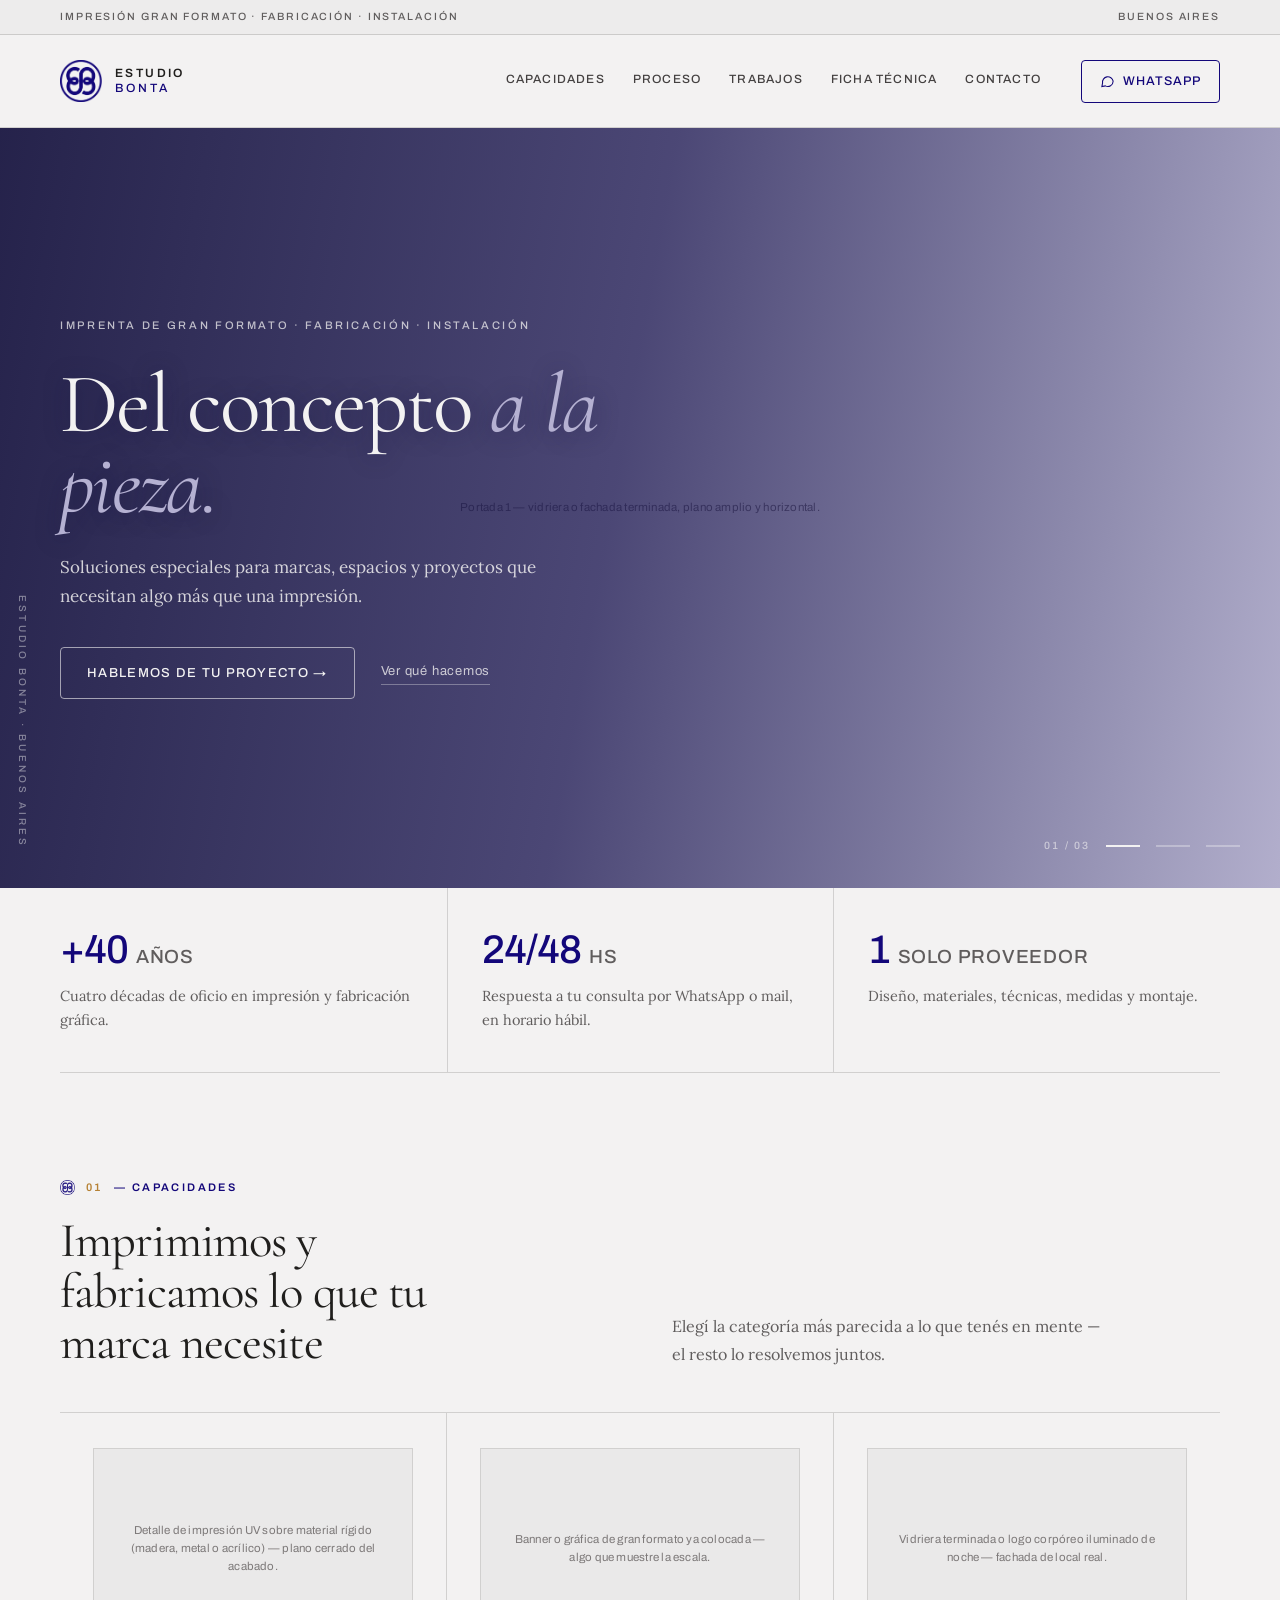
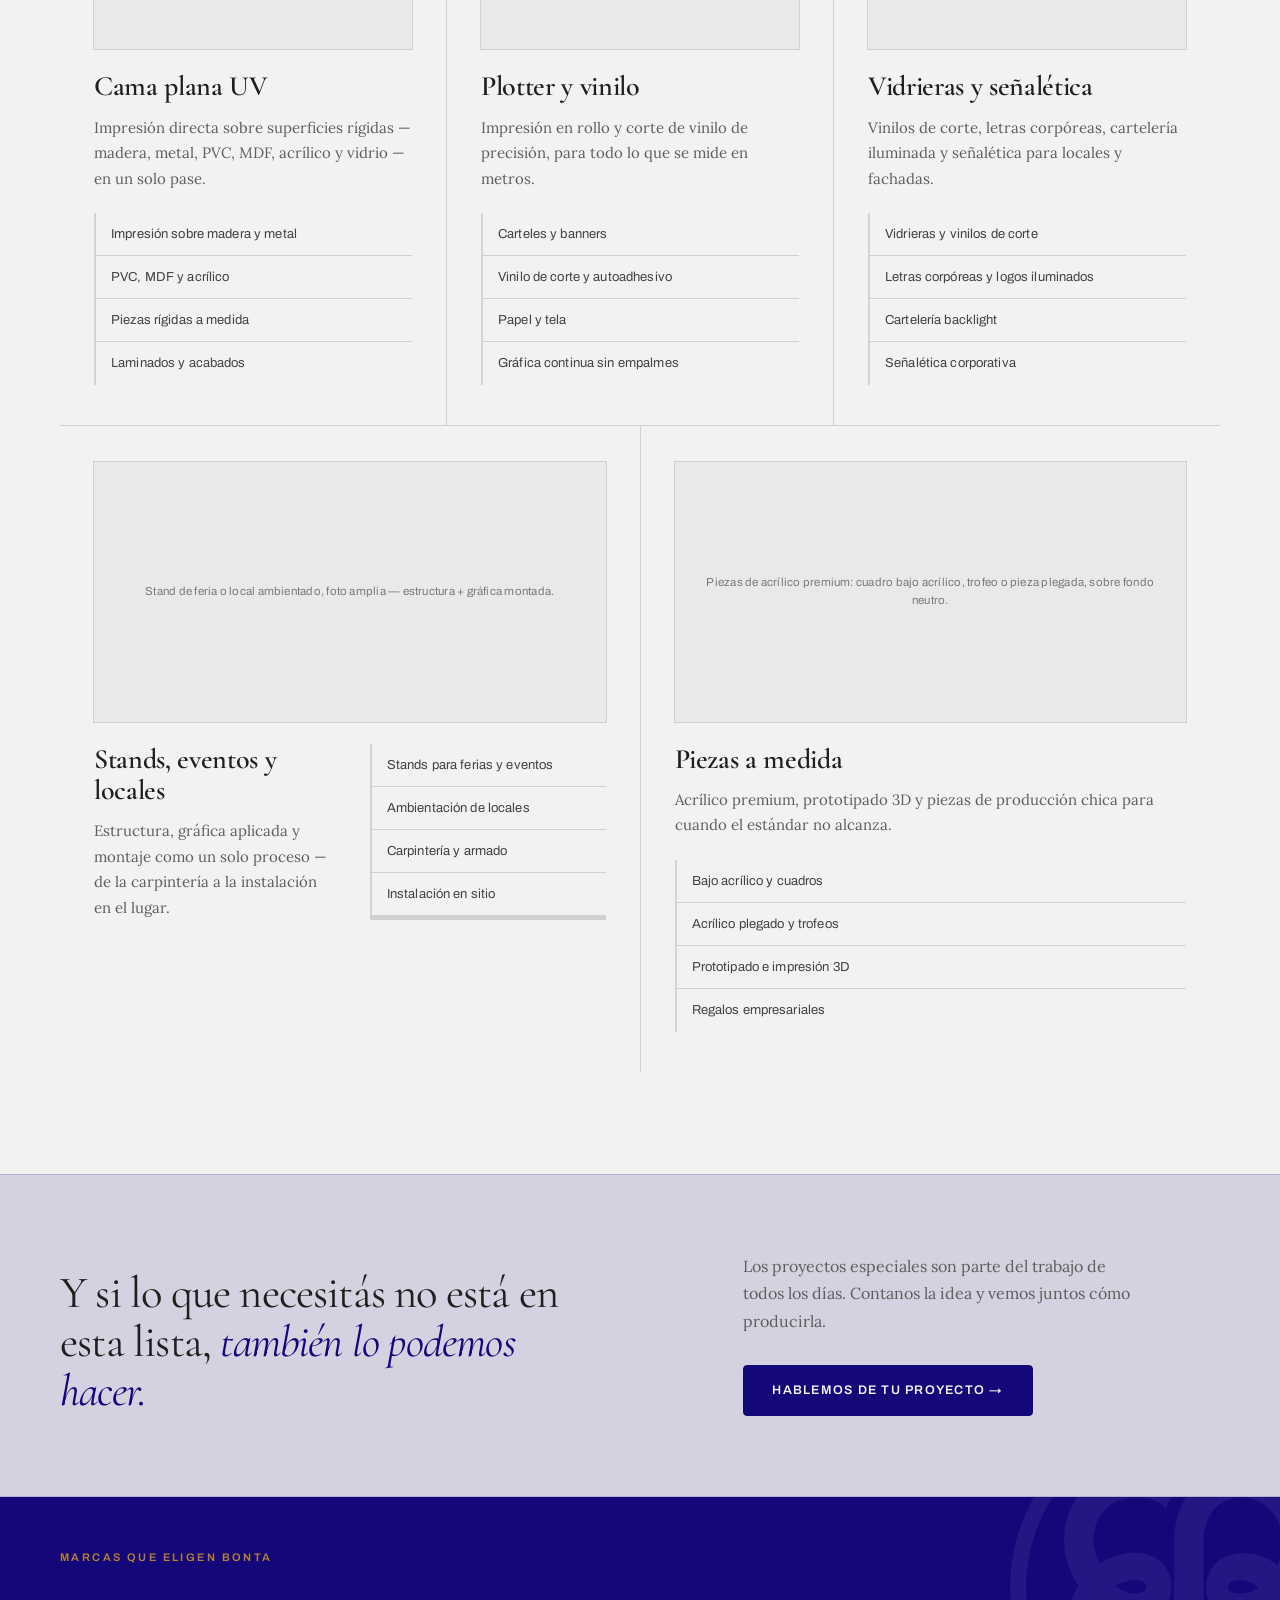
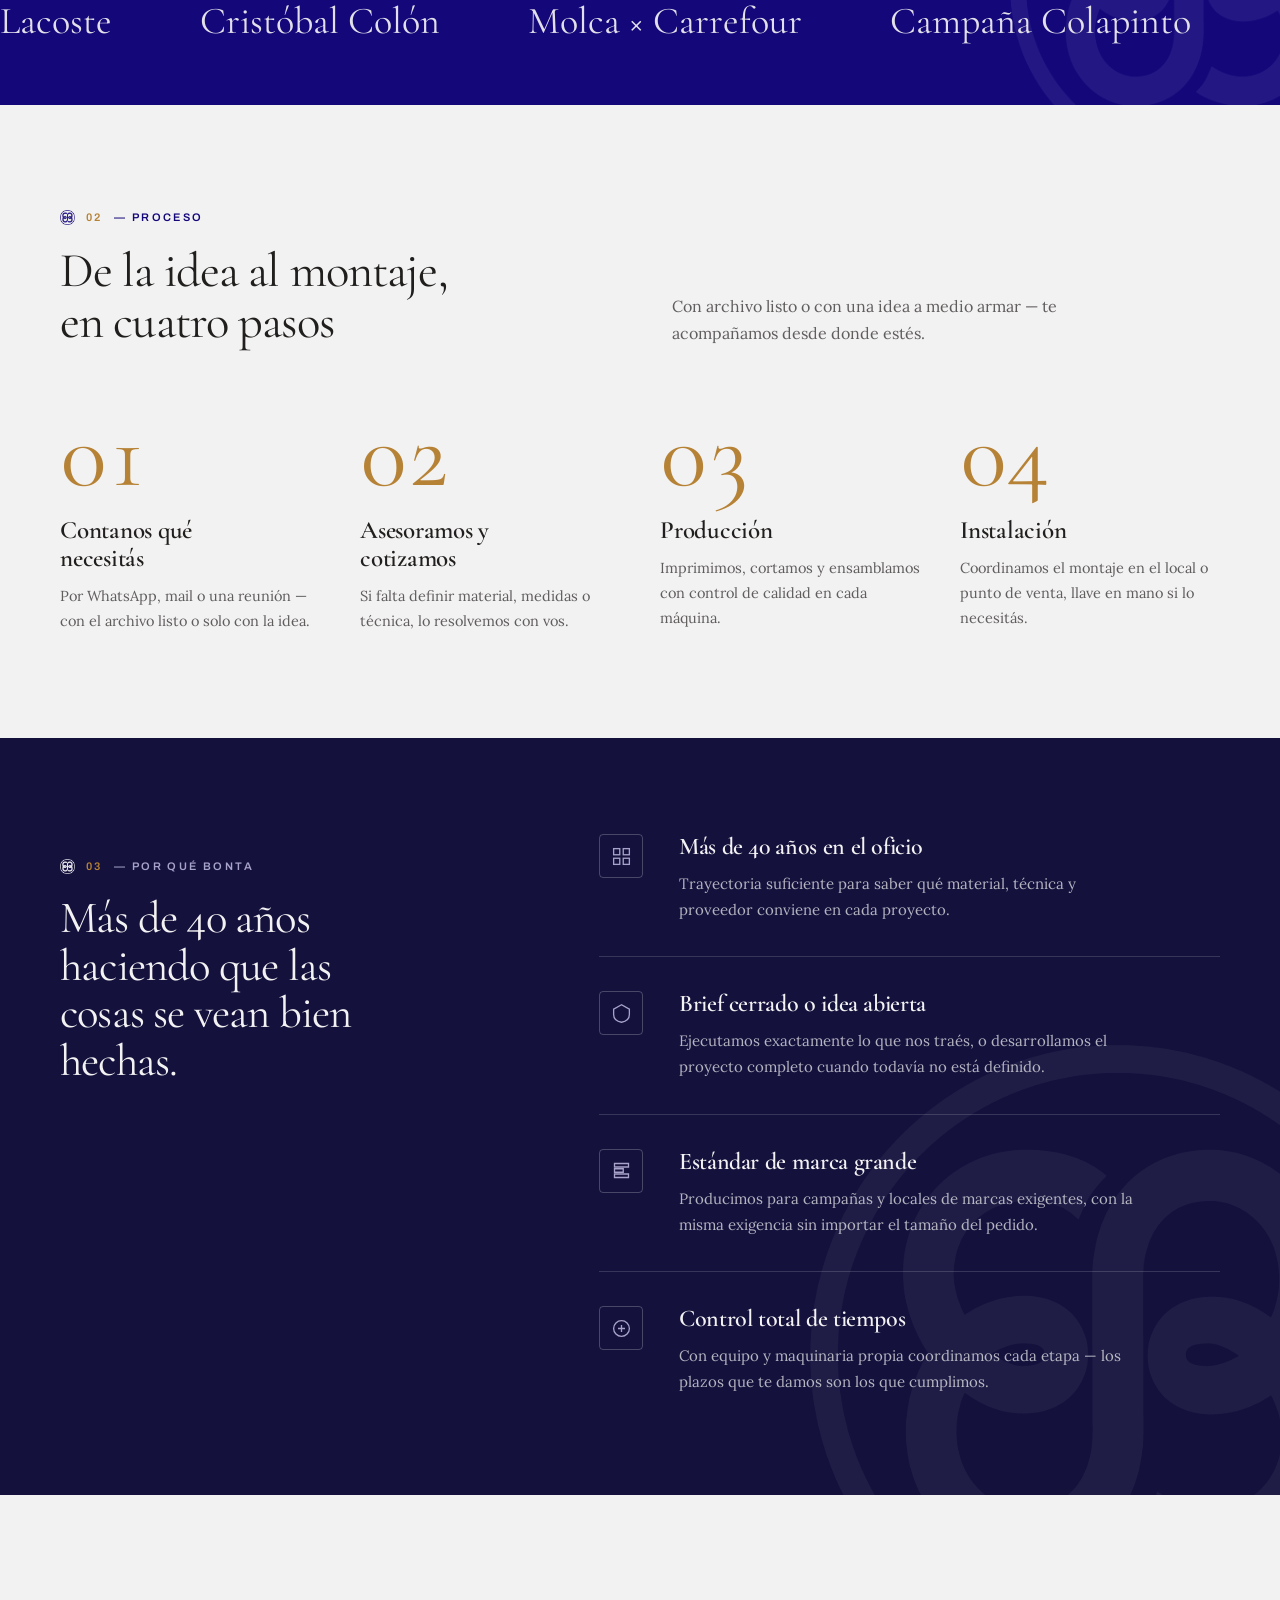
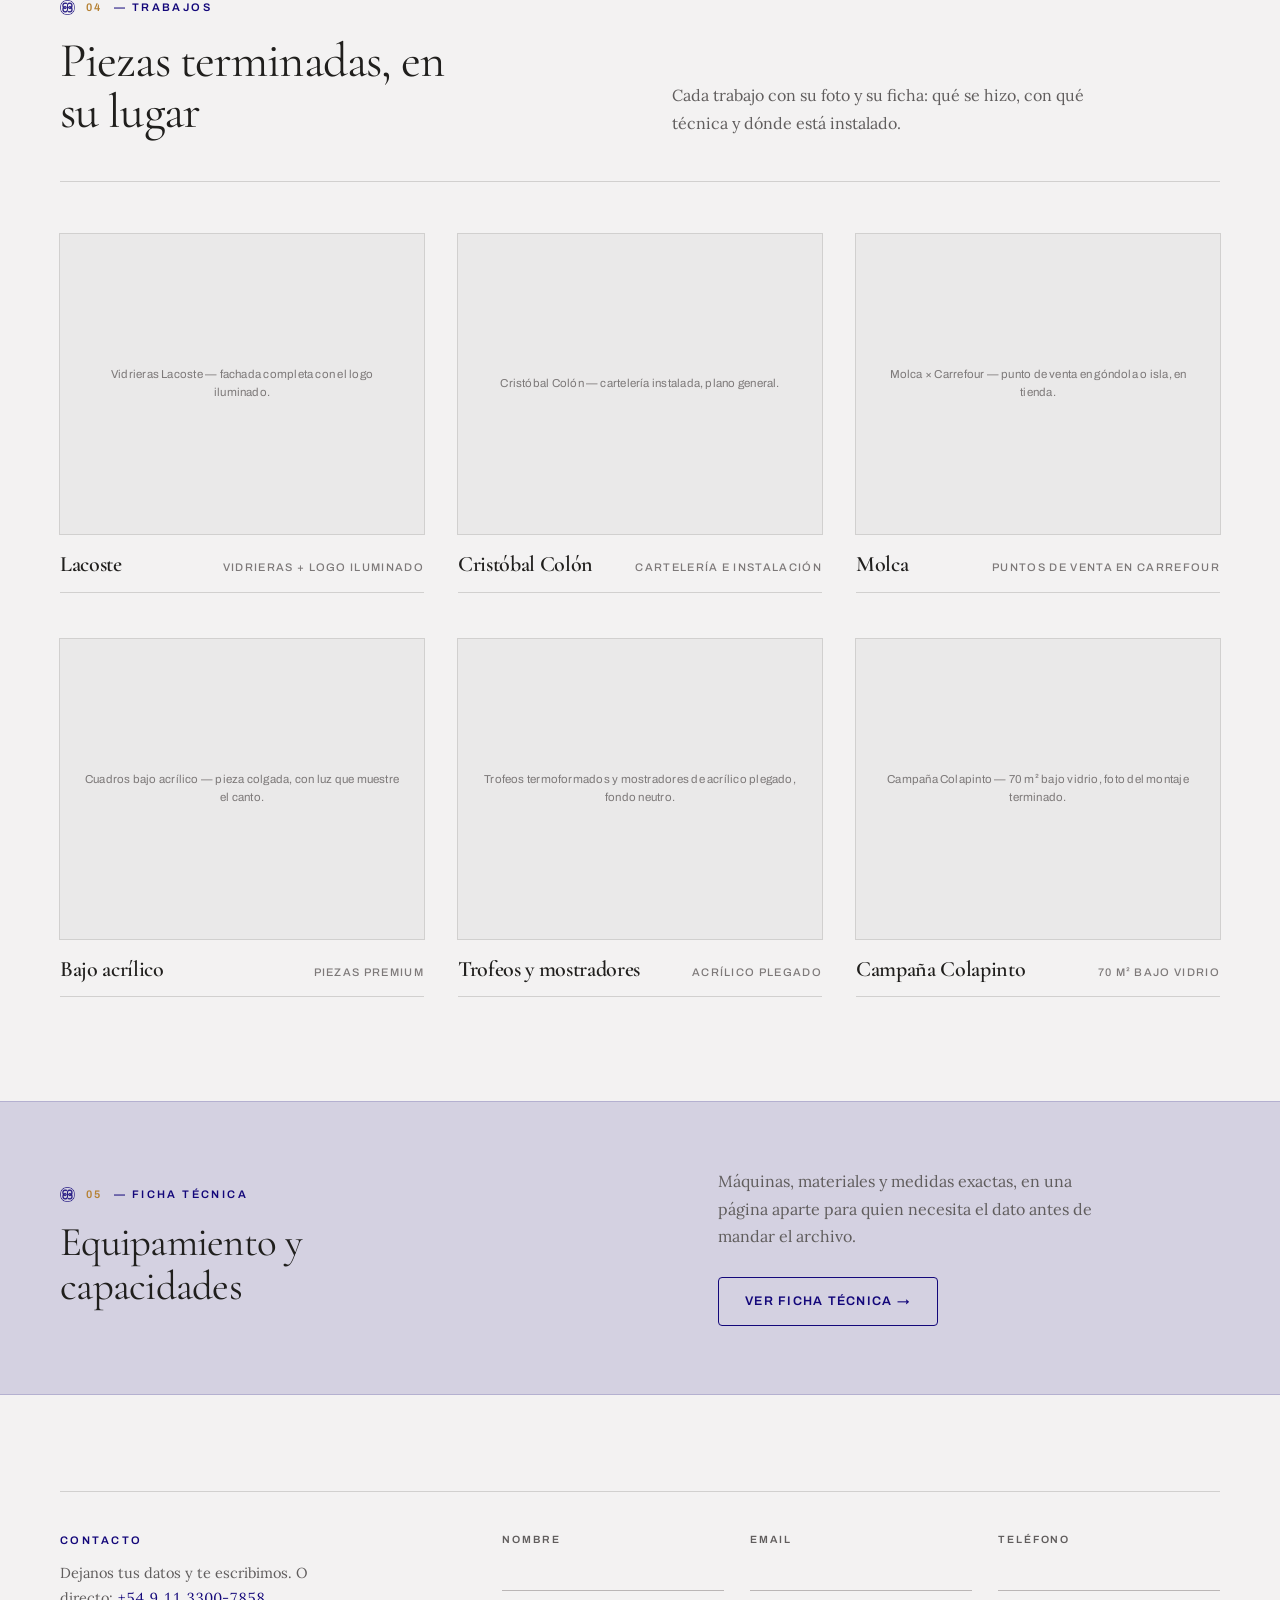
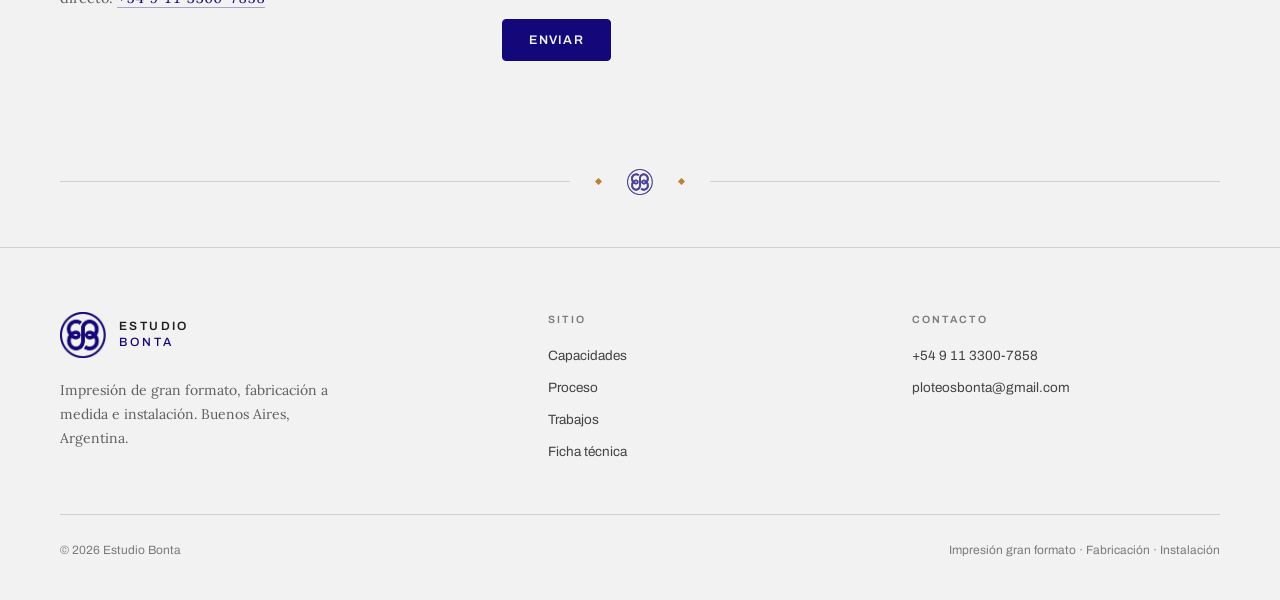
==== commit 47485bbb: "Revert "Mejora jerarquia de capacidades, tipografia y contadores del home" This reverts commit 14920" ====
--- a/index.html
+++ b/index.html
@@ -76,58 +76,37 @@
   <section data-pad style="max-width:1240px;margin:0 auto;padding:0 40px">
     <div data-grid="3s" style="display:grid;grid-template-columns:repeat(3, minmax(0,1fr));border-bottom:1px solid var(--color-divider)">
       <div data-rv style="opacity:0;transform:translateY(14px);transition:opacity .8s ease,transform .8s ease;padding:42px 34px 40px 0">
-        <div style="font-family:var(--font-ui);font-size:40px;font-weight:500;line-height:1;letter-spacing:-0.02em;font-feature-settings:'tnum';color:var(--brand);margin-bottom:14px">+<span data-count data-count-from="1" data-count-to="40">1</span> <span style="font-size:19px;font-weight:500;color:var(--color-neutral-700);letter-spacing:0.04em">AÑOS</span></div>
+        <div style="font-family:var(--font-ui);font-size:40px;font-weight:500;line-height:1;letter-spacing:-0.02em;font-feature-settings:'tnum';color:var(--brand);margin-bottom:14px">+<span data-roll="40">40</span> <span style="font-size:19px;font-weight:500;color:var(--color-neutral-700);letter-spacing:0.04em">AÑOS</span></div>
         <p style="margin:0;font-size:14.5px;line-height:1.66;color:var(--color-neutral-700)">Cuatro décadas de oficio en impresión y fabricación gráfica.</p>
       </div>
       <div data-rv style="opacity:0;transform:translateY(14px);transition:opacity .8s ease,transform .8s ease;transition-delay:.08s;padding:42px 34px 40px;border-left:1px solid var(--color-divider)">
-        <div style="font-family:var(--font-ui);font-size:40px;font-weight:500;line-height:1;letter-spacing:-0.02em;font-feature-settings:'tnum';color:var(--brand);margin-bottom:14px"><span data-count data-count-from="99" data-count-to="24">99</span>/<span data-count data-count-from="99" data-count-to="48" data-count-delay="160">99</span> <span style="font-size:19px;font-weight:500;color:var(--color-neutral-700);letter-spacing:0.04em">HS</span></div>
+        <div style="font-family:var(--font-ui);font-size:40px;font-weight:500;line-height:1;letter-spacing:-0.02em;font-feature-settings:'tnum';color:var(--brand);margin-bottom:14px"><span data-roll="24">24</span>/<span data-roll="48" data-roll-delay="140">48</span> <span style="font-size:19px;font-weight:500;color:var(--color-neutral-700);letter-spacing:0.04em">HS</span></div>
         <p style="margin:0;font-size:14.5px;line-height:1.66;color:var(--color-neutral-700)">Respuesta a tu consulta por WhatsApp o mail, en horario hábil.</p>
       </div>
       <div data-rv style="opacity:0;transform:translateY(14px);transition:opacity .8s ease,transform .8s ease;transition-delay:.16s;padding:42px 0 40px 34px;border-left:1px solid var(--color-divider)">
-        <div style="font-family:var(--font-ui);font-size:40px;font-weight:500;line-height:1;letter-spacing:-0.02em;font-feature-settings:'tnum';color:var(--brand);margin-bottom:14px"><span data-count data-count-from="0" data-count-to="360">0</span>° <span style="font-size:19px;font-weight:500;color:var(--color-neutral-700);letter-spacing:0.04em">DE SOLUCIÓN</span></div>
-        <p style="margin:0;font-size:14.5px;line-height:1.66;color:var(--color-neutral-700)">Nos contás el problema — diseño, materiales, técnica y montaje los resolvemos nosotros.</p>
-      </div>
-    </div>
-  </section>
-
-  <section id="capacidades" data-pad style="max-width:1240px;margin:0 auto;padding:132px 40px 0">
+        <div style="font-family:var(--font-ui);font-size:40px;font-weight:500;line-height:1;letter-spacing:-0.02em;font-feature-settings:'tnum';color:var(--brand);margin-bottom:14px"><span data-roll="1">1</span> <span style="font-size:19px;font-weight:500;color:var(--color-neutral-700);letter-spacing:0.04em">SOLO PROVEEDOR</span></div>
+        <p style="margin:0;font-size:14.5px;line-height:1.66;color:var(--color-neutral-700)">Diseño, materiales, técnicas, medidas y montaje.</p>
+      </div>
+    </div>
+  </section>
+
+  <section id="capacidades" data-pad style="max-width:1240px;margin:0 auto;padding:106px 40px 0">
     <div data-split="head" data-rv style="opacity:0;transform:translateY(14px);transition:opacity .8s ease,transform .8s ease;display:grid;grid-template-columns:minmax(0,1fr) minmax(0,1fr);gap:64px;align-items:end;padding-bottom:44px;border-bottom:1px solid var(--color-divider)">
       <div>
-        <div aria-hidden="true" style="display:flex;align-items:center;gap:10px;margin-bottom:22px">
-          <span style="width:38px;height:1px;background:var(--gold);display:block"></span>
-          <span style="width:5px;height:5px;background:var(--gold);display:block;transform:rotate(45deg)"></span>
-        </div>
-        <p style="display:flex;align-items:center;gap:11px;font-family:var(--font-ui);font-size:12px;font-weight:700;letter-spacing:0.22em;text-transform:uppercase;color:var(--brand);margin:0 0 20px"><img src="assets/img/logo-mark.png" alt="" width="15" height="15" style="display:block;width:15px;height:15px;opacity:0.9"><span style="color:var(--gold);font-size:15px">01</span> — Capacidades</p>
-        <h2 style="font-family:var(--font-heading);font-weight:400;font-size:clamp(38px,4.1vw,58px);line-height:1.04;letter-spacing:-0.018em;margin:0;max-width:20ch">Imprimimos y fabricamos lo que tu marca necesite</h2>
+        <p style="display:flex;align-items:center;gap:11px;font-family:var(--font-ui);font-size:11px;font-weight:600;letter-spacing:0.22em;text-transform:uppercase;color:var(--brand);margin:0 0 20px"><img src="assets/img/logo-mark.png" alt="" width="15" height="15" style="display:block;width:15px;height:15px;opacity:0.9"><span style="color:var(--gold)">01</span> — Capacidades</p>
+        <h2 style="font-family:var(--font-heading);font-weight:400;font-size:clamp(36px,3.8vw,54px);line-height:1.04;letter-spacing:-0.018em;margin:0;max-width:20ch">Imprimimos y fabricamos lo que tu marca necesite</h2>
       </div>
       <p style="margin:0;font-size:16px;line-height:1.72;color:var(--color-neutral-700);max-width:44ch">Elegí la categoría más parecida a lo que tenés en mente — el resto lo resolvemos juntos.</p>
     </div>
 
-    <div data-rv data-card data-split="feature-cap" style="opacity:0;transform:translateY(16px);transition:opacity .8s ease,transform .8s ease;margin-top:44px;background:var(--wash);border:1px solid var(--wash-line);border-radius:var(--radius-lg);padding:8px;display:grid;grid-template-columns:minmax(0,1.05fr) minmax(0,1fr);gap:0;overflow:hidden" class="x54">
-      <div style="height:100%;min-height:320px">
-        <div class="slot" data-slot="bonta-cap-6" style="height:100%"><span>Cuadro o placa bajo acrílico — pieza colgada, con luz que muestre la profundidad y el canto pulido.</span></div>
-      </div>
-      <div style="padding:38px 40px 40px;display:flex;flex-direction:column;justify-content:center;gap:20px">
-        <span style="display:inline-flex;align-items:center;gap:8px;align-self:flex-start;font-family:var(--font-ui);font-size:10.5px;font-weight:700;letter-spacing:0.16em;text-transform:uppercase;color:var(--color-bg);background:var(--brand);border-radius:999px;padding:7px 14px 7px 12px"><svg width="12" height="12" viewBox="0 0 24 24" fill="none" stroke="currentColor" stroke-width="2"><path d="M12 2 14.6 9h7.4l-6 4.4 2.3 7.1L12 16 5.7 20.5 8 13.4 2 9h7.4Z"/></svg>Especialidad Bonta</span>
-        <h3 style="font-family:var(--font-heading);font-weight:600;font-size:34px;letter-spacing:-0.014em;margin:0">Impresión bajo acrílico</h3>
-        <p style="margin:0;font-size:15.5px;line-height:1.75;color:var(--color-neutral-800);max-width:46ch">La terminación premium para lo que tiene que verse impecable: la imagen queda protegida bajo una lámina de acrílico transparente, con una profundidad y un brillo que ningún otro método iguala. Es el trabajo que más nos define.</p>
-        <ul style="list-style:none;margin:6px 0 0;padding:0;display:flex;flex-direction:column;gap:1px;background:var(--wash-line)">
-          <li data-item style="font-family:var(--font-ui);font-size:13px;font-weight:400;letter-spacing:0.01em;color:var(--color-neutral-800);background:var(--wash);padding:11px 0 11px 15px;border-left:2px solid var(--color-neutral-300);transition:border-color .3s, color .3s, padding-left .3s" class="x55">Cuadros y fotografías corporativas</li>
-          <li data-item style="font-family:var(--font-ui);font-size:13px;font-weight:400;letter-spacing:0.01em;color:var(--color-neutral-800);background:var(--wash);padding:11px 0 11px 15px;border-left:2px solid var(--color-neutral-300);transition:border-color .3s, color .3s, padding-left .3s" class="x56">Placas de reconocimiento y premios</li>
-          <li data-item style="font-family:var(--font-ui);font-size:13px;font-weight:400;letter-spacing:0.01em;color:var(--color-neutral-800);background:var(--wash);padding:11px 0 11px 15px;border-left:2px solid var(--color-neutral-300);transition:border-color .3s, color .3s, padding-left .3s" class="x57">Menús y señalética premium</li>
-          <li data-item style="font-family:var(--font-ui);font-size:13px;font-weight:400;letter-spacing:0.01em;color:var(--color-neutral-800);background:var(--wash);padding:11px 0 11px 15px;border-left:2px solid var(--color-neutral-300);transition:border-color .3s, color .3s, padding-left .3s" class="x58">Terminación con canto pulido</li>
-        </ul>
-      </div>
-    </div>
-
-    <div data-grid="cap" style="display:grid;grid-template-columns:repeat(6, minmax(0,1fr));gap:1px;background:var(--color-divider);margin-top:40px">
+    <div data-grid="cap" style="display:grid;grid-template-columns:repeat(6, minmax(0,1fr));gap:1px;background:var(--color-divider)">
       <article data-rv data-card style="opacity:0;transform:translateY(16px);transition:opacity .8s ease,transform .8s ease,background .4s ease;grid-column:span 2;background:var(--color-bg);padding:36px 34px 40px;display:flex;flex-direction:column;gap:22px" class="x10">
         <div style="height:200px;border:6px solid var(--color-surface);outline:1px solid var(--color-divider)">
           <div class="slot" data-slot="bonta-cap-1"><span>Detalle de impresión UV sobre material rígido (madera, metal o acrílico) — plano cerrado del acabado.</span></div>
         </div>
         <div>
-          <h3 style="font-family:var(--font-ui);font-weight:600;font-size:22px;letter-spacing:-0.006em;margin:0 0 12px">Impresión sobre cualquier superficie</h3>
-          <p style="margin:0 0 22px;font-size:15px;line-height:1.7;color:var(--color-neutral-700)">Traé el material — madera, metal, PVC, MDF, acrílico o vidrio — y lo imprimimos directo, en un solo pase, con la definición de una impresión UV profesional.</p>
+          <h3 style="font-family:var(--font-heading);font-weight:600;font-size:28px;letter-spacing:-0.012em;margin:0 0 12px">Cama plana UV</h3>
+          <p style="margin:0 0 22px;font-size:15px;line-height:1.7;color:var(--color-neutral-700)">Impresión directa sobre superficies rígidas — madera, metal, PVC, MDF, acrílico y vidrio — en un solo pase.</p>
           <ul style="list-style:none;margin:0;padding:0;display:flex;flex-direction:column;gap:1px;background:var(--color-divider)">
             <li data-item style="font-family:var(--font-ui);font-size:13px;font-weight:400;letter-spacing:0.01em;color:var(--color-neutral-800);background:var(--color-bg);padding:11px 0 11px 15px;border-left:2px solid var(--color-neutral-300);transition:border-color .3s, color .3s, padding-left .3s" class="x11">Impresión sobre madera y metal</li>
             <li data-item style="font-family:var(--font-ui);font-size:13px;font-weight:400;letter-spacing:0.01em;color:var(--color-neutral-800);background:var(--color-bg);padding:11px 0 11px 15px;border-left:2px solid var(--color-neutral-300);transition:border-color .3s, color .3s, padding-left .3s" class="x12">PVC, MDF y acrílico</li>
@@ -142,7 +121,7 @@
           <div class="slot" data-slot="bonta-cap-2"><span>Banner o gráfica de gran formato ya colocada — algo que muestre la escala.</span></div>
         </div>
         <div>
-          <h3 style="font-family:var(--font-ui);font-weight:600;font-size:22px;letter-spacing:-0.006em;margin:0 0 12px">Plotter y vinilo</h3>
+          <h3 style="font-family:var(--font-heading);font-weight:600;font-size:28px;letter-spacing:-0.012em;margin:0 0 12px">Plotter y vinilo</h3>
           <p style="margin:0 0 22px;font-size:15px;line-height:1.7;color:var(--color-neutral-700)">Impresión en rollo y corte de vinilo de precisión, para todo lo que se mide en metros.</p>
           <ul style="list-style:none;margin:0;padding:0;display:flex;flex-direction:column;gap:1px;background:var(--color-divider)">
             <li data-item style="font-family:var(--font-ui);font-size:13px;font-weight:400;letter-spacing:0.01em;color:var(--color-neutral-800);background:var(--color-bg);padding:11px 0 11px 15px;border-left:2px solid var(--color-neutral-300);transition:border-color .3s, color .3s, padding-left .3s" class="x16">Carteles y banners</li>
@@ -158,7 +137,7 @@
           <div class="slot" data-slot="bonta-cap-3"><span>Vidriera terminada o logo corpóreo iluminado de noche — fachada de local real.</span></div>
         </div>
         <div>
-          <h3 style="font-family:var(--font-ui);font-weight:600;font-size:22px;letter-spacing:-0.006em;margin:0 0 12px">Vidrieras y señalética</h3>
+          <h3 style="font-family:var(--font-heading);font-weight:600;font-size:28px;letter-spacing:-0.012em;margin:0 0 12px">Vidrieras y señalética</h3>
           <p style="margin:0 0 22px;font-size:15px;line-height:1.7;color:var(--color-neutral-700)">Vinilos de corte, letras corpóreas, cartelería iluminada y señalética para locales y fachadas.</p>
           <ul style="list-style:none;margin:0;padding:0;display:flex;flex-direction:column;gap:1px;background:var(--color-divider)">
             <li data-item style="font-family:var(--font-ui);font-size:13px;font-weight:400;letter-spacing:0.01em;color:var(--color-neutral-800);background:var(--color-bg);padding:11px 0 11px 15px;border-left:2px solid var(--color-neutral-300);transition:border-color .3s, color .3s, padding-left .3s" class="x21">Vidrieras y vinilos de corte</li>
@@ -175,7 +154,7 @@
         </div>
         <div data-split="cap4" style="display:grid;grid-template-columns:minmax(0,1fr) minmax(0,1fr);gap:40px">
           <div>
-            <h3 style="font-family:var(--font-ui);font-weight:600;font-size:22px;letter-spacing:-0.006em;margin:0 0 12px">Stands, eventos y locales</h3>
+            <h3 style="font-family:var(--font-heading);font-weight:600;font-size:28px;letter-spacing:-0.012em;margin:0 0 12px">Stands, eventos y locales</h3>
             <p style="margin:0;font-size:15px;line-height:1.7;color:var(--color-neutral-700)">Estructura, gráfica aplicada y montaje como un solo proceso — de la carpintería a la instalación en el lugar.</p>
           </div>
           <ul style="list-style:none;margin:0;padding:0;display:flex;flex-direction:column;gap:1px;background:var(--color-divider)">
@@ -192,10 +171,10 @@
           <div class="slot" data-slot="bonta-cap-5"><span>Piezas de acrílico premium: cuadro bajo acrílico, trofeo o pieza plegada, sobre fondo neutro.</span></div>
         </div>
         <div>
-          <h3 style="font-family:var(--font-ui);font-weight:600;font-size:22px;letter-spacing:-0.006em;margin:0 0 12px">Piezas a medida</h3>
+          <h3 style="font-family:var(--font-heading);font-weight:600;font-size:28px;letter-spacing:-0.012em;margin:0 0 12px">Piezas a medida</h3>
           <p style="margin:0 0 22px;font-size:15px;line-height:1.7;color:var(--color-neutral-700)">Acrílico premium, prototipado 3D y piezas de producción chica para cuando el estándar no alcanza.</p>
           <ul style="list-style:none;margin:0;padding:0;display:flex;flex-direction:column;gap:1px;background:var(--color-divider)">
-            <li data-item style="font-family:var(--font-ui);font-size:13px;font-weight:400;letter-spacing:0.01em;color:var(--color-neutral-800);background:var(--color-bg);padding:11px 0 11px 15px;border-left:2px solid var(--color-neutral-300);transition:border-color .3s, color .3s, padding-left .3s" class="x31">Placas y letreros institucionales</li>
+            <li data-item style="font-family:var(--font-ui);font-size:13px;font-weight:400;letter-spacing:0.01em;color:var(--color-neutral-800);background:var(--color-bg);padding:11px 0 11px 15px;border-left:2px solid var(--color-neutral-300);transition:border-color .3s, color .3s, padding-left .3s" class="x31">Bajo acrílico y cuadros</li>
             <li data-item style="font-family:var(--font-ui);font-size:13px;font-weight:400;letter-spacing:0.01em;color:var(--color-neutral-800);background:var(--color-bg);padding:11px 0 11px 15px;border-left:2px solid var(--color-neutral-300);transition:border-color .3s, color .3s, padding-left .3s" class="x32">Acrílico plegado y trofeos</li>
             <li data-item style="font-family:var(--font-ui);font-size:13px;font-weight:400;letter-spacing:0.01em;color:var(--color-neutral-800);background:var(--color-bg);padding:11px 0 11px 15px;border-left:2px solid var(--color-neutral-300);transition:border-color .3s, color .3s, padding-left .3s" class="x33">Prototipado e impresión 3D</li>
             <li data-item style="font-family:var(--font-ui);font-size:13px;font-weight:400;letter-spacing:0.01em;color:var(--color-neutral-800);background:var(--color-bg);padding:11px 0 11px 15px;border-left:2px solid var(--color-neutral-300);transition:border-color .3s, color .3s, padding-left .3s" class="x34">Regalos empresariales</li>
@@ -208,7 +187,7 @@
   <section aria-label="Proyectos a medida" style="margin-top:102px;background:var(--wash);border-top:1px solid var(--wash-line);border-bottom:1px solid var(--wash-line)">
     <div data-pad style="max-width:1240px;margin:0 auto;padding:78px 40px 80px">
       <div data-split="remate" data-rv style="opacity:0;transform:translateY(14px);transition:opacity .8s ease,transform .8s ease;display:grid;grid-template-columns:minmax(0,1.3fr) minmax(0,1fr);gap:64px;align-items:end">
-        <h2 style="font-family:var(--font-heading);font-weight:400;font-size:clamp(32px,3.5vw,50px);line-height:1.1;letter-spacing:-0.018em;margin:0;max-width:26ch">Y si lo que necesitás no está en esta lista, <span style="font-style:normal;font-weight:600;color:var(--brand)">también lo podemos hacer.</span></h2>
+        <h2 style="font-family:var(--font-heading);font-weight:400;font-size:clamp(32px,3.5vw,50px);line-height:1.1;letter-spacing:-0.018em;margin:0;max-width:26ch">Y si lo que necesitás no está en esta lista, <em style="font-style:italic;color:var(--brand)">también lo podemos hacer.</em></h2>
         <div>
           <p style="margin:0 0 30px;font-size:16px;line-height:1.72;color:var(--color-neutral-700);max-width:40ch">Los proyectos especiales son parte del trabajo de todos los días. Contanos la idea y vemos juntos cómo producirla.</p>
           <a href="#contacto" style="display:inline-flex;align-items:center;gap:10px;font-family:var(--font-ui);font-size:12.5px;font-weight:600;letter-spacing:0.1em;text-transform:uppercase;color:var(--color-bg);background:var(--brand);border:1px solid var(--brand);border-radius:var(--radius-md);padding:15px 28px;white-space:nowrap;transition:background .25s" class="x35">Hablemos de tu proyecto →</a>
@@ -232,14 +211,10 @@
     </div>
   </section>
 
-  <section id="proceso" data-pad style="max-width:1240px;margin:0 auto;padding:120px 40px 0">
+  <section id="proceso" data-pad style="max-width:1240px;margin:0 auto;padding:104px 40px 0">
     <div data-split="head" data-rv style="opacity:0;transform:translateY(14px);transition:opacity .8s ease,transform .8s ease;display:grid;grid-template-columns:minmax(0,1fr) minmax(0,1fr);gap:64px;align-items:end;padding-bottom:44px">
       <div>
-        <div aria-hidden="true" style="display:flex;align-items:center;gap:10px;margin-bottom:22px">
-          <span style="width:38px;height:1px;background:var(--gold);display:block"></span>
-          <span style="width:5px;height:5px;background:var(--gold);display:block;transform:rotate(45deg)"></span>
-        </div>
-        <p style="display:flex;align-items:center;gap:11px;font-family:var(--font-ui);font-size:12px;font-weight:700;letter-spacing:0.22em;text-transform:uppercase;color:var(--brand);margin:0 0 20px"><img src="assets/img/logo-mark.png" alt="" width="15" height="15" style="display:block;width:15px;height:15px;opacity:0.9"><span style="color:var(--gold);font-size:15px">02</span> — Proceso</p>
+        <p style="display:flex;align-items:center;gap:11px;font-family:var(--font-ui);font-size:11px;font-weight:600;letter-spacing:0.22em;text-transform:uppercase;color:var(--brand);margin:0 0 20px"><img src="assets/img/logo-mark.png" alt="" width="15" height="15" style="display:block;width:15px;height:15px;opacity:0.9"><span style="color:var(--gold)">02</span> — Proceso</p>
         <h2 style="font-family:var(--font-heading);font-weight:400;font-size:clamp(36px,3.8vw,54px);line-height:1.04;letter-spacing:-0.018em;margin:0;max-width:18ch">De la idea al montaje, en cuatro pasos</h2>
       </div>
       <p style="margin:0;font-size:16px;line-height:1.72;color:var(--color-neutral-700);max-width:44ch">Con archivo listo o con una idea a medio armar — te acompañamos desde donde estés.</p>
@@ -248,22 +223,22 @@
     <div data-grid="4" style="display:grid;grid-template-columns:repeat(4,minmax(0,1fr));gap:58px 40px;padding-top:16px">
       <div data-rv style="opacity:0;transform:translateY(18px);transition:opacity .9s ease,transform .9s ease;position:relative;padding-top:6px">
         <span aria-hidden="true" style="display:block;font-family:var(--font-heading);font-weight:400;font-size:96px;line-height:0.86;letter-spacing:-0.03em;font-feature-settings:'tnum';color:var(--gold);margin-bottom:20px">01</span>
-        <h3 style="font-family:var(--font-ui);font-weight:600;font-size:19px;letter-spacing:-0.005em;margin:0 0 12px;max-width:15ch">Contanos qué necesitás</h3>
+        <h3 style="font-family:var(--font-heading);font-weight:600;font-size:25px;letter-spacing:-0.01em;margin:0 0 12px;max-width:15ch">Contanos qué necesitás</h3>
         <p style="margin:0;font-size:14.5px;line-height:1.72;color:var(--color-neutral-700);max-width:30ch">Por WhatsApp, mail o una reunión — con el archivo listo o solo con la idea.</p>
       </div>
       <div data-rv style="opacity:0;transform:translateY(18px);transition:opacity .9s ease,transform .9s ease;transition-delay:.07s;position:relative;padding-top:6px">
         <span aria-hidden="true" style="display:block;font-family:var(--font-heading);font-weight:400;font-size:96px;line-height:0.86;letter-spacing:-0.03em;font-feature-settings:'tnum';color:var(--gold);margin-bottom:20px">02</span>
-        <h3 style="font-family:var(--font-ui);font-weight:600;font-size:19px;letter-spacing:-0.005em;margin:0 0 12px;max-width:15ch">Asesoramos y cotizamos</h3>
+        <h3 style="font-family:var(--font-heading);font-weight:600;font-size:25px;letter-spacing:-0.01em;margin:0 0 12px;max-width:15ch">Asesoramos y cotizamos</h3>
         <p style="margin:0;font-size:14.5px;line-height:1.72;color:var(--color-neutral-700);max-width:30ch">Si falta definir material, medidas o técnica, lo resolvemos con vos.</p>
       </div>
       <div data-rv style="opacity:0;transform:translateY(18px);transition:opacity .9s ease,transform .9s ease;transition-delay:.14s;position:relative;padding-top:6px">
         <span aria-hidden="true" style="display:block;font-family:var(--font-heading);font-weight:400;font-size:96px;line-height:0.86;letter-spacing:-0.03em;font-feature-settings:'tnum';color:var(--gold);margin-bottom:20px">03</span>
-        <h3 style="font-family:var(--font-ui);font-weight:600;font-size:19px;letter-spacing:-0.005em;margin:0 0 12px;max-width:15ch">Producción</h3>
+        <h3 style="font-family:var(--font-heading);font-weight:600;font-size:25px;letter-spacing:-0.01em;margin:0 0 12px;max-width:15ch">Producción</h3>
         <p style="margin:0;font-size:14.5px;line-height:1.72;color:var(--color-neutral-700);max-width:30ch">Imprimimos, cortamos y ensamblamos con control de calidad en cada máquina.</p>
       </div>
       <div data-rv style="opacity:0;transform:translateY(18px);transition:opacity .9s ease,transform .9s ease;transition-delay:.21s;position:relative;padding-top:6px">
         <span aria-hidden="true" style="display:block;font-family:var(--font-heading);font-weight:400;font-size:96px;line-height:0.86;letter-spacing:-0.03em;font-feature-settings:'tnum';color:var(--gold);margin-bottom:20px">04</span>
-        <h3 style="font-family:var(--font-ui);font-weight:600;font-size:19px;letter-spacing:-0.005em;margin:0 0 12px;max-width:15ch">Instalación</h3>
+        <h3 style="font-family:var(--font-heading);font-weight:600;font-size:25px;letter-spacing:-0.01em;margin:0 0 12px;max-width:15ch">Instalación</h3>
         <p style="margin:0;font-size:14.5px;line-height:1.72;color:var(--color-neutral-700);max-width:30ch">Coordinamos el montaje en el local o punto de venta, llave en mano si lo necesitás.</p>
       </div>
     </div>
@@ -274,39 +249,35 @@
     <div data-pad style="position:relative;max-width:1240px;margin:0 auto;padding:96px 40px 100px">
       <div data-split="why" style="display:grid;grid-template-columns:minmax(0,0.85fr) minmax(0,1.15fr);gap:80px;align-items:start">
         <div data-rv data-whysticky style="opacity:0;transform:translateY(14px);transition:opacity .8s ease,transform .8s ease;position:sticky;top:120px">
-          <div aria-hidden="true" style="display:flex;align-items:center;gap:10px;margin-bottom:22px">
-            <span style="width:38px;height:1px;background:var(--gold);display:block"></span>
-            <span style="width:5px;height:5px;background:var(--gold);display:block;transform:rotate(45deg)"></span>
-          </div>
-          <p style="display:flex;align-items:center;gap:11px;font-family:var(--font-ui);font-size:12px;font-weight:700;letter-spacing:0.22em;text-transform:uppercase;color:var(--brand-light);margin:0 0 20px"><img src="assets/img/logo-mark-blanco.png" alt="" width="15" height="15" style="display:block;width:15px;height:15px;opacity:0.9"><span style="color:var(--gold);font-size:15px">03</span> — Por qué Bonta</p>
+          <p style="display:flex;align-items:center;gap:11px;font-family:var(--font-ui);font-size:11px;font-weight:600;letter-spacing:0.22em;text-transform:uppercase;color:var(--brand-light);margin:0 0 20px"><img src="assets/img/logo-mark-blanco.png" alt="" width="15" height="15" style="display:block;width:15px;height:15px;opacity:0.9"><span style="color:var(--gold)">03</span> — Por qué Bonta</p>
           <h2 style="font-family:var(--font-heading);font-weight:400;font-size:clamp(34px,3.5vw,50px);line-height:1.06;letter-spacing:-0.018em;margin:0;max-width:14ch;color:var(--color-bg)">Más de 40 años haciendo que las cosas se vean bien hechas.</h2>
         </div>
         <ul style="list-style:none;margin:0;padding:0;display:flex;flex-direction:column">
           <li data-rv style="opacity:0;transform:translateY(16px);transition:opacity .8s ease,transform .8s ease;display:grid;grid-template-columns:56px 1fr;gap:24px;padding:0 0 34px">
             <span style="width:44px;height:44px;border:1px solid color-mix(in srgb, var(--color-bg) 24%, transparent);border-radius:var(--radius-md);display:flex;align-items:center;justify-content:center;color:var(--brand-light)"><svg width="21" height="21" viewBox="0 0 24 24" fill="none" stroke="currentColor" stroke-width="1.5"><rect x="3" y="3" width="7" height="7"/><rect x="14" y="3" width="7" height="7"/><rect x="3" y="14" width="7" height="7"/><rect x="14" y="14" width="7" height="7"/></svg></span>
             <div>
-              <h3 style="font-family:var(--font-ui);font-weight:600;font-size:18px;letter-spacing:-0.003em;margin:0 0 10px;color:var(--color-bg)">Más de 40 años en el oficio</h3>
+              <h3 style="font-family:var(--font-heading);font-weight:600;font-size:24px;margin:0 0 10px;color:var(--color-bg)">Más de 40 años en el oficio</h3>
               <p style="margin:0;font-size:15px;line-height:1.72;color:color-mix(in srgb, var(--color-bg) 72%, transparent);max-width:52ch">Trayectoria suficiente para saber qué material, técnica y proveedor conviene en cada proyecto.</p>
             </div>
           </li>
           <li data-rv style="opacity:0;transform:translateY(16px);transition:opacity .8s ease,transform .8s ease;transition-delay:.07s;display:grid;grid-template-columns:56px 1fr;gap:24px;padding:34px 0;border-top:1px solid color-mix(in srgb, var(--color-bg) 16%, transparent)">
             <span style="width:44px;height:44px;border:1px solid color-mix(in srgb, var(--color-bg) 24%, transparent);border-radius:var(--radius-md);display:flex;align-items:center;justify-content:center;color:var(--brand-light)"><svg width="21" height="21" viewBox="0 0 24 24" fill="none" stroke="currentColor" stroke-width="1.5"><path d="M12 2 3 7v6c0 5 4 8 9 9 5-1 9-4 9-9V7l-9-5Z"/></svg></span>
             <div>
-              <h3 style="font-family:var(--font-ui);font-weight:600;font-size:18px;letter-spacing:-0.003em;margin:0 0 10px;color:var(--color-bg)">Brief cerrado o idea abierta</h3>
+              <h3 style="font-family:var(--font-heading);font-weight:600;font-size:24px;margin:0 0 10px;color:var(--color-bg)">Brief cerrado o idea abierta</h3>
               <p style="margin:0;font-size:15px;line-height:1.72;color:color-mix(in srgb, var(--color-bg) 72%, transparent);max-width:52ch">Ejecutamos exactamente lo que nos traés, o desarrollamos el proyecto completo cuando todavía no está definido.</p>
             </div>
           </li>
           <li data-rv style="opacity:0;transform:translateY(16px);transition:opacity .8s ease,transform .8s ease;transition-delay:.14s;display:grid;grid-template-columns:56px 1fr;gap:24px;padding:34px 0;border-top:1px solid color-mix(in srgb, var(--color-bg) 16%, transparent)">
             <span style="width:44px;height:44px;border:1px solid color-mix(in srgb, var(--color-bg) 24%, transparent);border-radius:var(--radius-md);display:flex;align-items:center;justify-content:center;color:var(--brand-light)"><svg width="21" height="21" viewBox="0 0 24 24" fill="none" stroke="currentColor" stroke-width="1.5"><path d="M4 4h16v4H4zM4 10h10v4H4zM4 16h16v4H4z"/></svg></span>
             <div>
-              <h3 style="font-family:var(--font-ui);font-weight:600;font-size:18px;letter-spacing:-0.003em;margin:0 0 10px;color:var(--color-bg)">Estándar de marca grande</h3>
+              <h3 style="font-family:var(--font-heading);font-weight:600;font-size:24px;margin:0 0 10px;color:var(--color-bg)">Estándar de marca grande</h3>
               <p style="margin:0;font-size:15px;line-height:1.72;color:color-mix(in srgb, var(--color-bg) 72%, transparent);max-width:52ch">Producimos para campañas y locales de marcas exigentes, con la misma exigencia sin importar el tamaño del pedido.</p>
             </div>
           </li>
           <li data-rv style="opacity:0;transform:translateY(16px);transition:opacity .8s ease,transform .8s ease;transition-delay:.21s;display:grid;grid-template-columns:56px 1fr;gap:24px;padding:34px 0 0;border-top:1px solid color-mix(in srgb, var(--color-bg) 16%, transparent)">
             <span style="width:44px;height:44px;border:1px solid color-mix(in srgb, var(--color-bg) 24%, transparent);border-radius:var(--radius-md);display:flex;align-items:center;justify-content:center;color:var(--brand-light)"><svg width="21" height="21" viewBox="0 0 24 24" fill="none" stroke="currentColor" stroke-width="1.5"><path d="M12 8v8M8 12h8"/><circle cx="12" cy="12" r="9"/></svg></span>
             <div>
-              <h3 style="font-family:var(--font-ui);font-weight:600;font-size:18px;letter-spacing:-0.003em;margin:0 0 10px;color:var(--color-bg)">Control total de tiempos</h3>
+              <h3 style="font-family:var(--font-heading);font-weight:600;font-size:24px;margin:0 0 10px;color:var(--color-bg)">Control total de tiempos</h3>
               <p style="margin:0;font-size:15px;line-height:1.72;color:color-mix(in srgb, var(--color-bg) 72%, transparent);max-width:52ch">Con equipo y maquinaria propia coordinamos cada etapa — los plazos que te damos son los que cumplimos.</p>
             </div>
           </li>
@@ -315,14 +286,10 @@
     </div>
   </section>
 
-  <section id="trabajos" data-pad style="max-width:1240px;margin:0 auto;padding:120px 40px 0">
+  <section id="trabajos" data-pad style="max-width:1240px;margin:0 auto;padding:104px 40px 0">
     <div data-split="head" data-rv style="opacity:0;transform:translateY(14px);transition:opacity .8s ease,transform .8s ease;display:grid;grid-template-columns:minmax(0,1fr) minmax(0,1fr);gap:64px;align-items:end;padding-bottom:44px;border-bottom:1px solid var(--color-divider)">
       <div>
-        <div aria-hidden="true" style="display:flex;align-items:center;gap:10px;margin-bottom:22px">
-          <span style="width:38px;height:1px;background:var(--gold);display:block"></span>
-          <span style="width:5px;height:5px;background:var(--gold);display:block;transform:rotate(45deg)"></span>
-        </div>
-        <p style="display:flex;align-items:center;gap:11px;font-family:var(--font-ui);font-size:12px;font-weight:700;letter-spacing:0.22em;text-transform:uppercase;color:var(--brand);margin:0 0 20px"><img src="assets/img/logo-mark.png" alt="" width="15" height="15" style="display:block;width:15px;height:15px;opacity:0.9"><span style="color:var(--gold);font-size:15px">04</span> — Trabajos</p>
+        <p style="display:flex;align-items:center;gap:11px;font-family:var(--font-ui);font-size:11px;font-weight:600;letter-spacing:0.22em;text-transform:uppercase;color:var(--brand);margin:0 0 20px"><img src="assets/img/logo-mark.png" alt="" width="15" height="15" style="display:block;width:15px;height:15px;opacity:0.9"><span style="color:var(--gold)">04</span> — Trabajos</p>
         <h2 style="font-family:var(--font-heading);font-weight:400;font-size:clamp(36px,3.8vw,54px);line-height:1.04;letter-spacing:-0.018em;margin:0;max-width:18ch">Piezas terminadas, en su lugar</h2>
       </div>
       <p style="margin:0;font-size:16px;line-height:1.72;color:var(--color-neutral-700);max-width:44ch">Cada trabajo con su foto y su ficha: qué se hizo, con qué técnica y dónde está instalado.</p>
@@ -334,7 +301,7 @@
           <div class="slot" data-slot="bonta-work-1"><span>Vidrieras Lacoste — fachada completa con el logo iluminado.</span></div>
         </div>
         <div style="display:flex;justify-content:space-between;align-items:baseline;gap:16px;padding:18px 0 15px;border-bottom:1px solid var(--color-divider)">
-          <h4 style="font-family:var(--font-ui);font-weight:600;font-size:15.5px;letter-spacing:0.01em;margin:0">Lacoste</h4>
+          <h4 style="font-family:var(--font-heading);font-weight:600;font-size:22px;margin:0">Lacoste</h4>
           <span style="font-family:var(--font-ui);font-size:11px;font-weight:500;letter-spacing:0.12em;text-transform:uppercase;color:var(--color-neutral-600);text-align:right">Vidrieras + logo iluminado</span>
         </div>
       </article>
@@ -343,7 +310,7 @@
           <div class="slot" data-slot="bonta-work-2"><span>Cristóbal Colón — cartelería instalada, plano general.</span></div>
         </div>
         <div style="display:flex;justify-content:space-between;align-items:baseline;gap:16px;padding:18px 0 15px;border-bottom:1px solid var(--color-divider)">
-          <h4 style="font-family:var(--font-ui);font-weight:600;font-size:15.5px;letter-spacing:0.01em;margin:0">Cristóbal Colón</h4>
+          <h4 style="font-family:var(--font-heading);font-weight:600;font-size:22px;margin:0">Cristóbal Colón</h4>
           <span style="font-family:var(--font-ui);font-size:11px;font-weight:500;letter-spacing:0.12em;text-transform:uppercase;color:var(--color-neutral-600);text-align:right">Cartelería e instalación</span>
         </div>
       </article>
@@ -352,7 +319,7 @@
           <div class="slot" data-slot="bonta-work-3"><span>Molca × Carrefour — punto de venta en góndola o isla, en tienda.</span></div>
         </div>
         <div style="display:flex;justify-content:space-between;align-items:baseline;gap:16px;padding:18px 0 15px;border-bottom:1px solid var(--color-divider)">
-          <h4 style="font-family:var(--font-ui);font-weight:600;font-size:15.5px;letter-spacing:0.01em;margin:0">Molca</h4>
+          <h4 style="font-family:var(--font-heading);font-weight:600;font-size:22px;margin:0">Molca</h4>
           <span style="font-family:var(--font-ui);font-size:11px;font-weight:500;letter-spacing:0.12em;text-transform:uppercase;color:var(--color-neutral-600);text-align:right">Puntos de venta en Carrefour</span>
         </div>
       </article>
@@ -361,7 +328,7 @@
           <div class="slot" data-slot="bonta-work-4"><span>Cuadros bajo acrílico — pieza colgada, con luz que muestre el canto.</span></div>
         </div>
         <div style="display:flex;justify-content:space-between;align-items:baseline;gap:16px;padding:18px 0 15px;border-bottom:1px solid var(--color-divider)">
-          <h4 style="font-family:var(--font-ui);font-weight:600;font-size:15.5px;letter-spacing:0.01em;margin:0">Bajo acrílico</h4>
+          <h4 style="font-family:var(--font-heading);font-weight:600;font-size:22px;margin:0">Bajo acrílico</h4>
           <span style="font-family:var(--font-ui);font-size:11px;font-weight:500;letter-spacing:0.12em;text-transform:uppercase;color:var(--color-neutral-600);text-align:right">Piezas premium</span>
         </div>
       </article>
@@ -370,7 +337,7 @@
           <div class="slot" data-slot="bonta-work-5"><span>Trofeos termoformados y mostradores de acrílico plegado, fondo neutro.</span></div>
         </div>
         <div style="display:flex;justify-content:space-between;align-items:baseline;gap:16px;padding:18px 0 15px;border-bottom:1px solid var(--color-divider)">
-          <h4 style="font-family:var(--font-ui);font-weight:600;font-size:15.5px;letter-spacing:0.01em;margin:0">Trofeos y mostradores</h4>
+          <h4 style="font-family:var(--font-heading);font-weight:600;font-size:22px;margin:0">Trofeos y mostradores</h4>
           <span style="font-family:var(--font-ui);font-size:11px;font-weight:500;letter-spacing:0.12em;text-transform:uppercase;color:var(--color-neutral-600);text-align:right">Acrílico plegado</span>
         </div>
       </article>
@@ -379,7 +346,7 @@
           <div class="slot" data-slot="bonta-work-6"><span>Campaña Colapinto — 70 m² bajo vidrio, foto del montaje terminado.</span></div>
         </div>
         <div style="display:flex;justify-content:space-between;align-items:baseline;gap:16px;padding:18px 0 15px;border-bottom:1px solid var(--color-divider)">
-          <h4 style="font-family:var(--font-ui);font-weight:600;font-size:15.5px;letter-spacing:0.01em;margin:0">Campaña Colapinto</h4>
+          <h4 style="font-family:var(--font-heading);font-weight:600;font-size:22px;margin:0">Campaña Colapinto</h4>
           <span style="font-family:var(--font-ui);font-size:11px;font-weight:500;letter-spacing:0.12em;text-transform:uppercase;color:var(--color-neutral-600);text-align:right">70 m² bajo vidrio</span>
         </div>
       </article>
@@ -390,7 +357,7 @@
     <div data-pad style="max-width:1240px;margin:0 auto;padding:66px 40px 68px">
       <div data-split="ficha" data-rv style="opacity:0;transform:translateY(14px);transition:opacity .8s ease,transform .8s ease;display:grid;grid-template-columns:minmax(0,1.2fr) minmax(0,1fr);gap:56px;align-items:center">
         <div>
-          <p style="display:flex;align-items:center;gap:11px;font-family:var(--font-ui);font-size:12px;font-weight:700;letter-spacing:0.22em;text-transform:uppercase;color:var(--brand);margin:0 0 18px"><img src="assets/img/logo-mark.png" alt="" width="15" height="15" style="display:block;width:15px;height:15px;opacity:0.9"><span style="color:var(--gold);font-size:15px">05</span> — Ficha técnica</p>
+          <p style="display:flex;align-items:center;gap:11px;font-family:var(--font-ui);font-size:11px;font-weight:600;letter-spacing:0.22em;text-transform:uppercase;color:var(--brand);margin:0 0 18px"><img src="assets/img/logo-mark.png" alt="" width="15" height="15" style="display:block;width:15px;height:15px;opacity:0.9"><span style="color:var(--gold)">05</span> — Ficha técnica</p>
           <h2 style="font-family:var(--font-heading);font-weight:400;font-size:clamp(32px,3.2vw,46px);line-height:1.06;letter-spacing:-0.018em;margin:0;max-width:20ch">Equipamiento y capacidades</h2>
         </div>
         <div>
--- a/assets/css/site.css
+++ b/assets/css/site.css
@@ -101,11 +101,6 @@
 .x51:hover { color:var(--brand) !important }
 .x52:hover { color:var(--brand) !important }
 .x53:hover { transform:translateY(0) scale(1.06) !important }
-.x54:hover { border-color:color-mix(in srgb, var(--gold) 55%, var(--wash-line)) !important }
-.x55:hover { border-left-color:var(--brand) !important;color:var(--brand) !important;padding-left:20px !important }
-.x56:hover { border-left-color:var(--brand) !important;color:var(--brand) !important;padding-left:20px !important }
-.x57:hover { border-left-color:var(--brand) !important;color:var(--brand) !important;padding-left:20px !important }
-.x58:hover { border-left-color:var(--brand) !important;color:var(--brand) !important;padding-left:20px !important }
 
 /* espacios para fotos — reemplazá cada .slot por <img src="assets/img/xxx.jpg" alt="" style="width:100%;height:100%;object-fit:cover;display:block"> */
 .slot { width: 100%; height: 100%; display: flex; align-items: center; justify-content: center; text-align: center; padding: 18px; box-sizing: border-box; background: var(--color-surface); color: var(--color-neutral-600); font-family: var(--font-ui); font-size: 11.5px; line-height: 1.55; letter-spacing: 0.02em; }
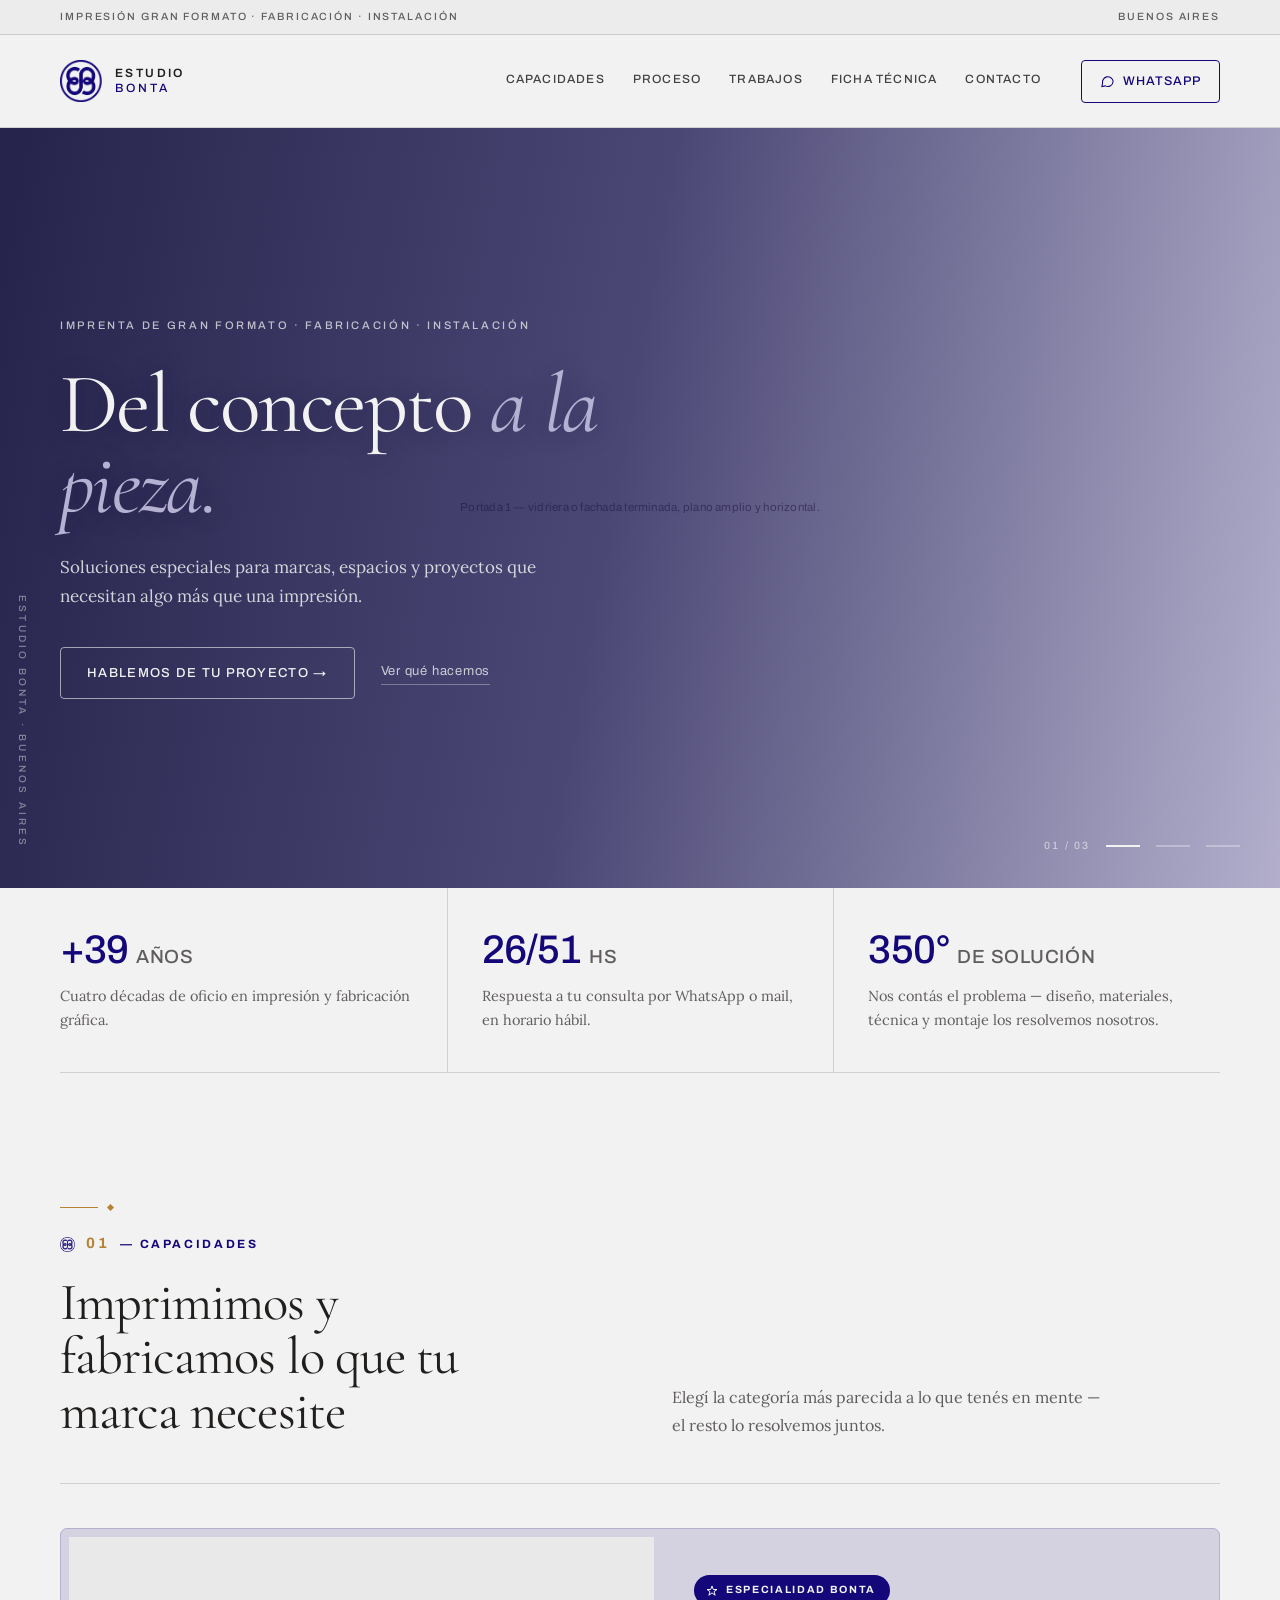
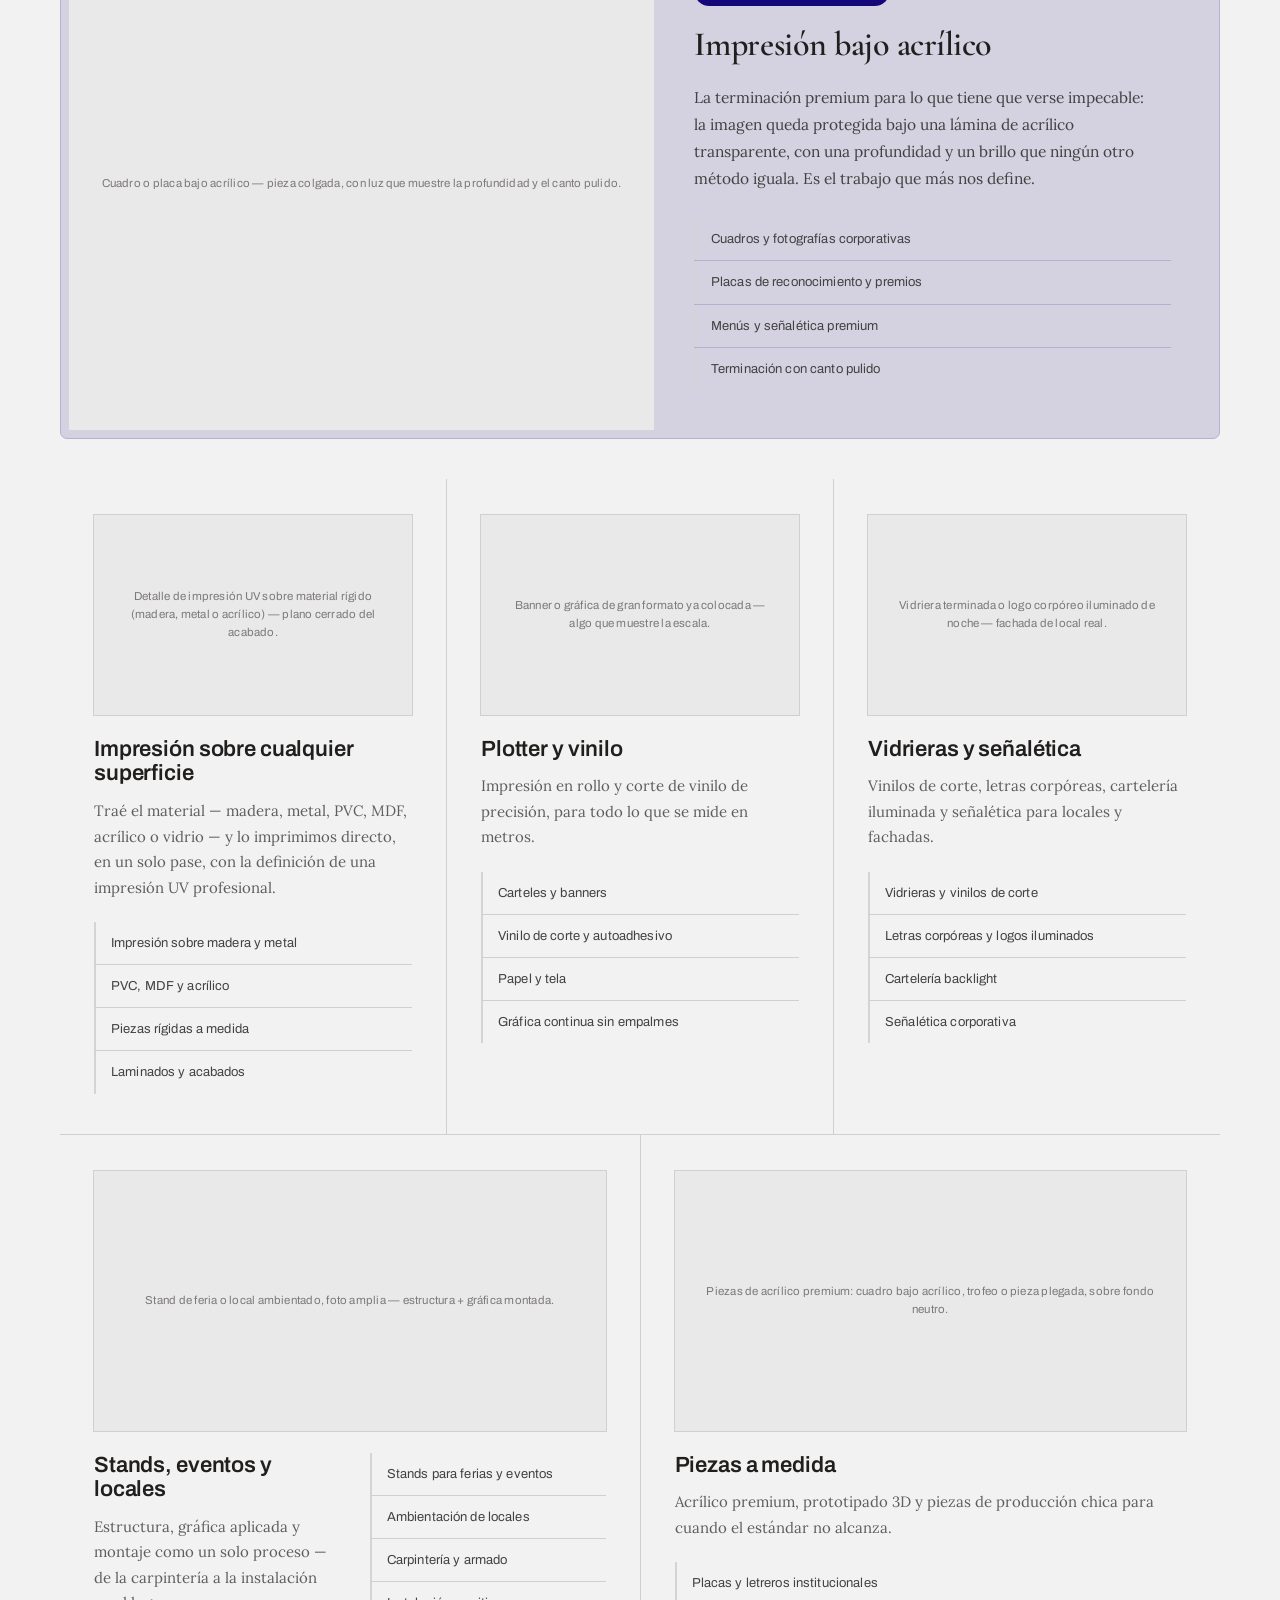
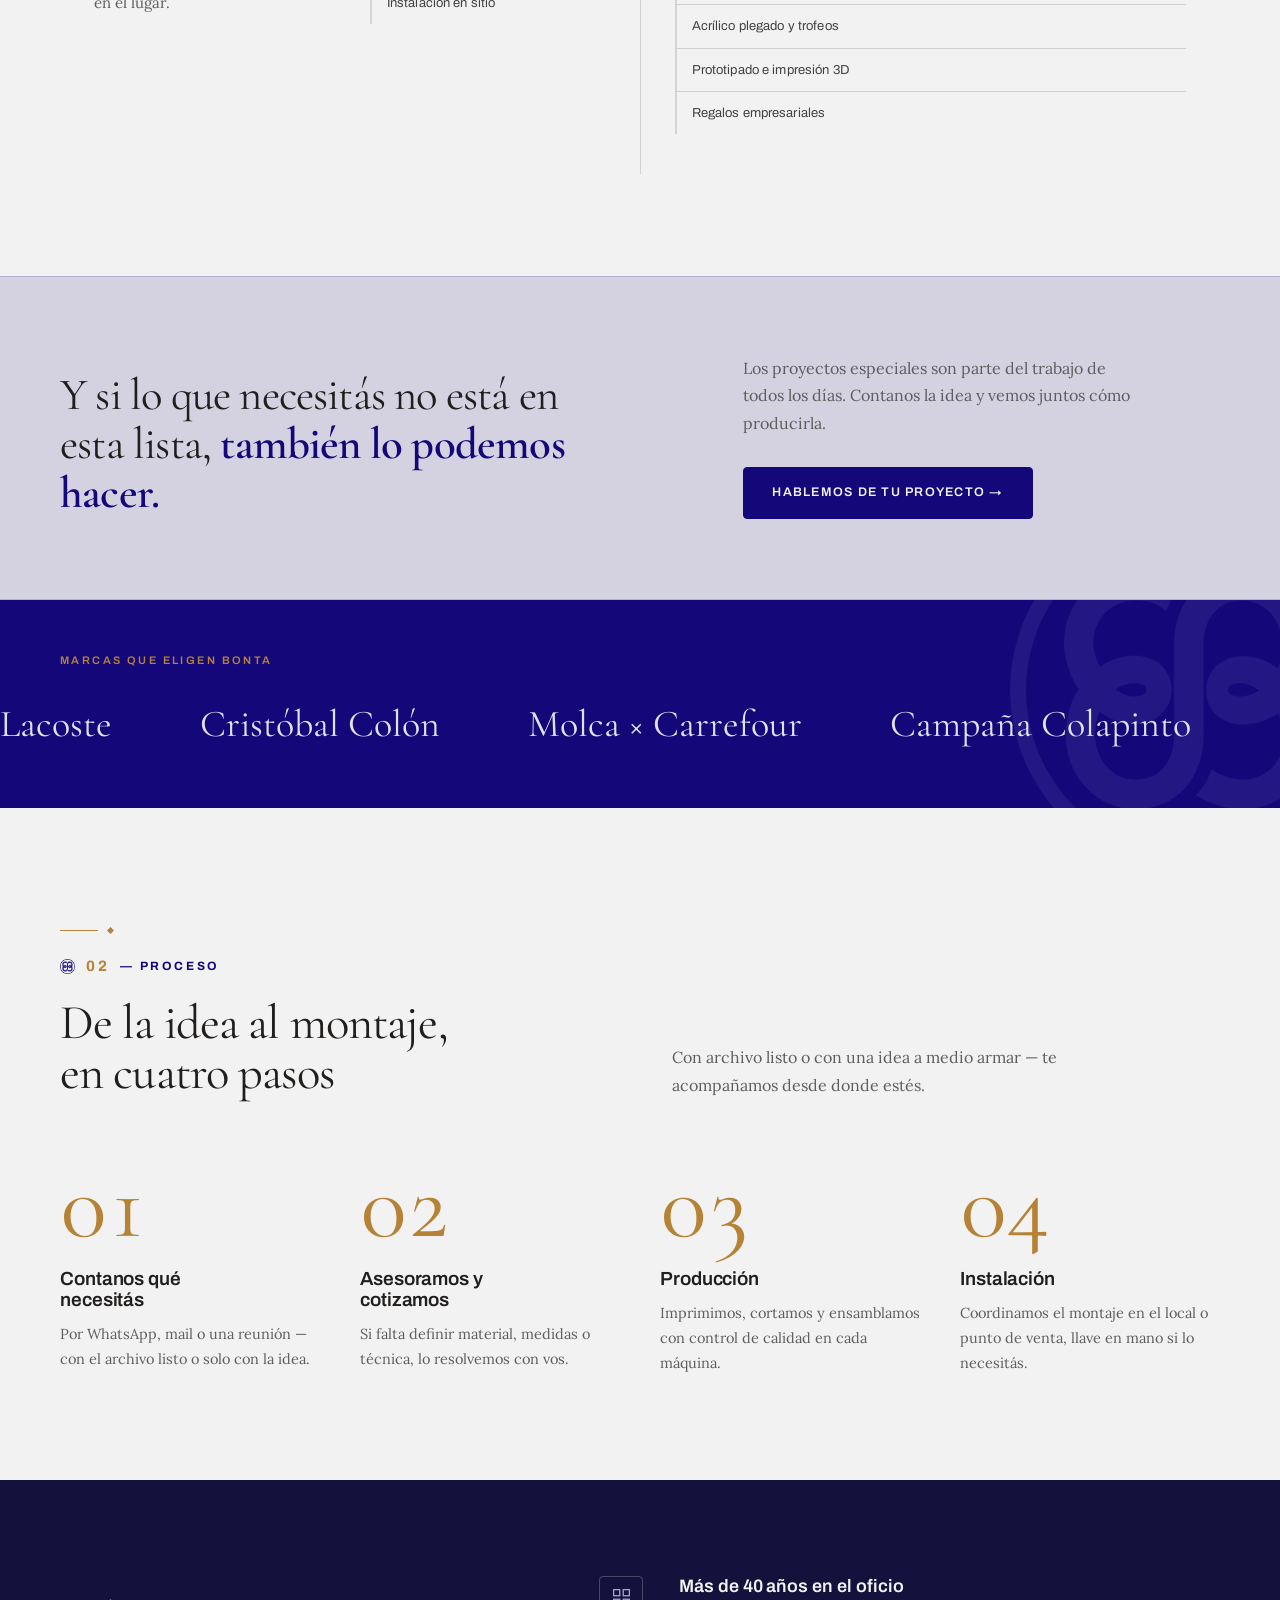
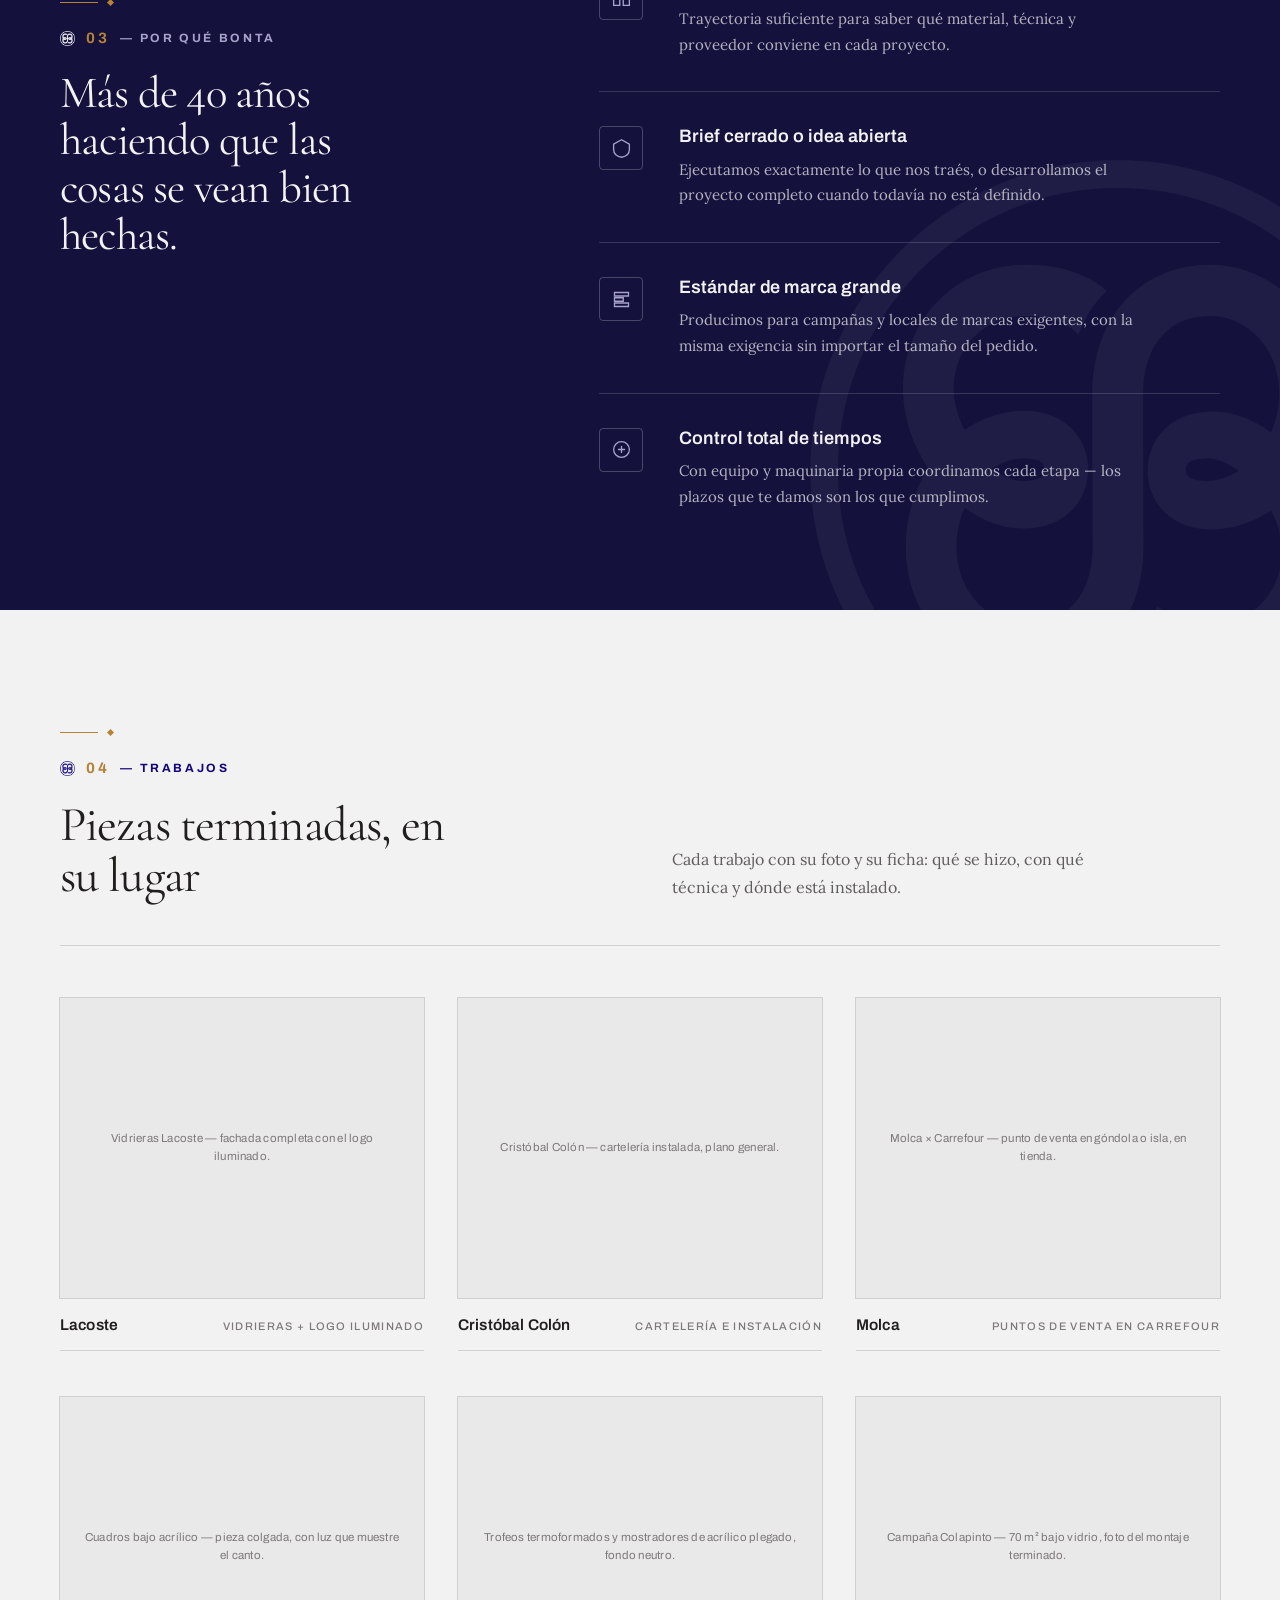
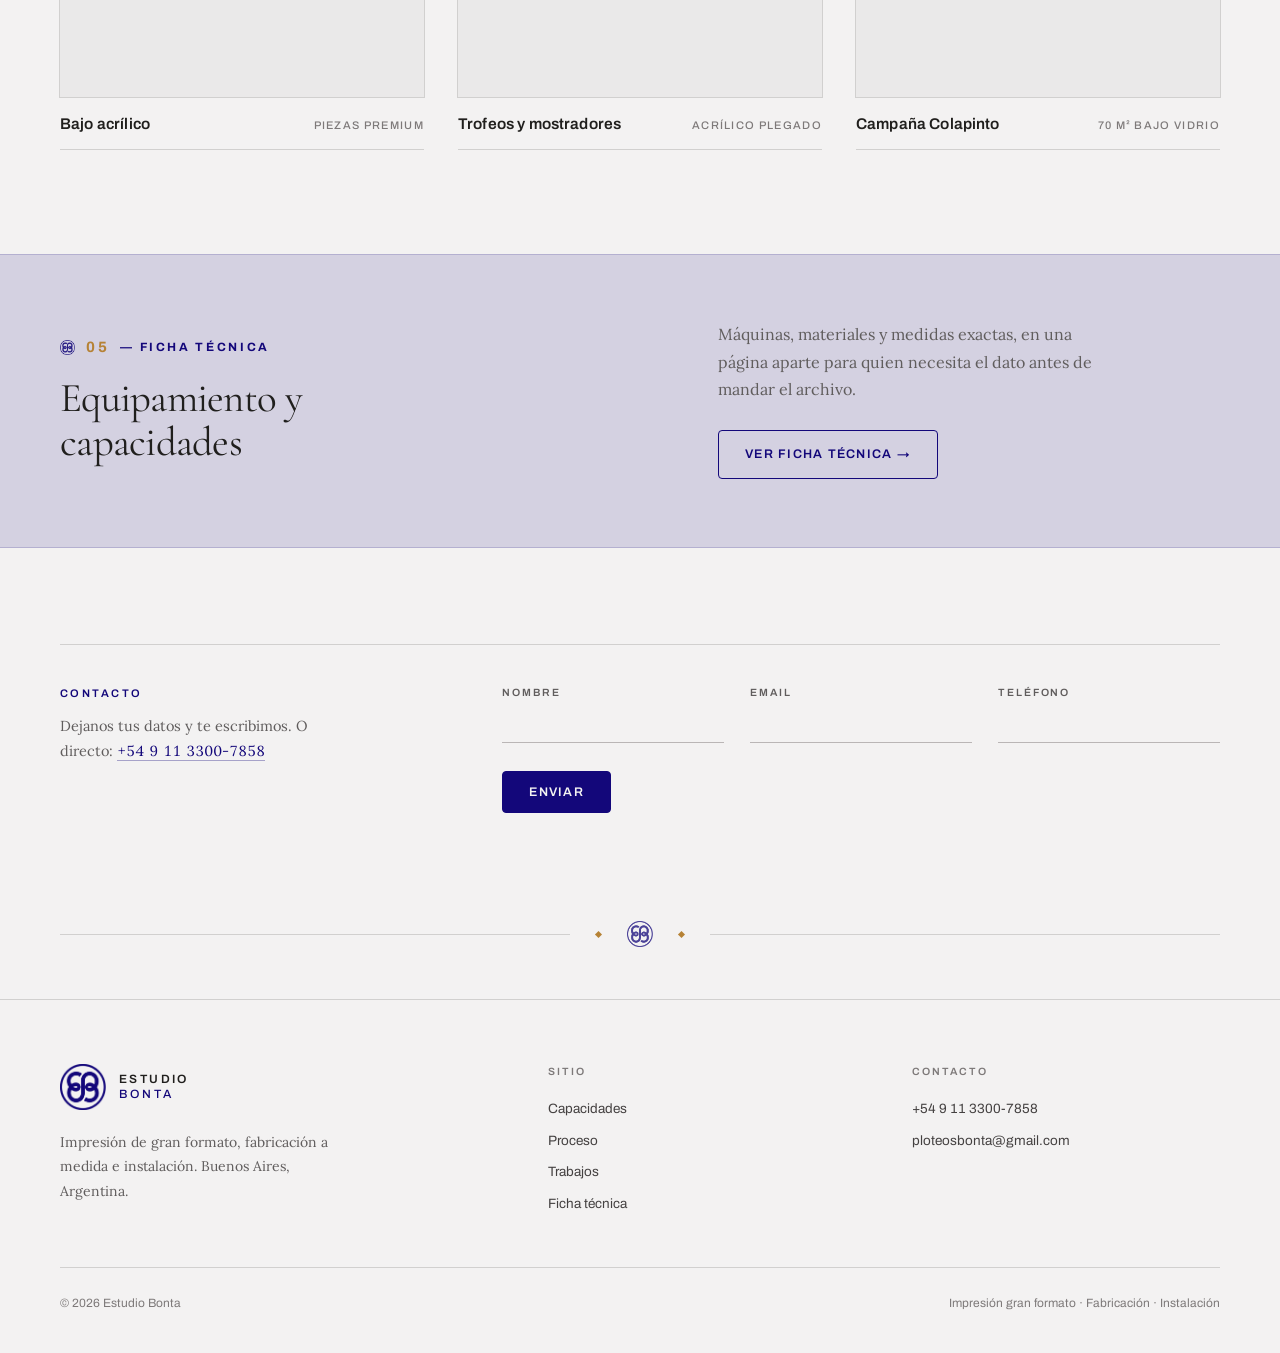
==== commit 6abd5630: "Mejora jerarquia de capacidades, tipografia y contadores del home Agrega card destacada de impresion" ====
--- a/index.html
+++ b/index.html
@@ -8,7 +8,7 @@
 <link rel="icon" href="assets/img/logo-mark.png">
 <link rel="stylesheet" href="assets/css/tokens.css">
 <link href="https://fonts.googleapis.com/css2?family=Archivo:wght@400;500;600&display=swap" rel="stylesheet">
-<link rel="stylesheet" href="assets/css/site.css">
+<link rel="stylesheet" href="assets/css/site.css?v=2">
 </head>
 <body>
 <div style="background:var(--color-bg);color:var(--color-text);font-family:var(--font-body);min-height:100vh">
@@ -76,37 +76,58 @@
   <section data-pad style="max-width:1240px;margin:0 auto;padding:0 40px">
     <div data-grid="3s" style="display:grid;grid-template-columns:repeat(3, minmax(0,1fr));border-bottom:1px solid var(--color-divider)">
       <div data-rv style="opacity:0;transform:translateY(14px);transition:opacity .8s ease,transform .8s ease;padding:42px 34px 40px 0">
-        <div style="font-family:var(--font-ui);font-size:40px;font-weight:500;line-height:1;letter-spacing:-0.02em;font-feature-settings:'tnum';color:var(--brand);margin-bottom:14px">+<span data-roll="40">40</span> <span style="font-size:19px;font-weight:500;color:var(--color-neutral-700);letter-spacing:0.04em">AÑOS</span></div>
+        <div style="font-family:var(--font-ui);font-size:40px;font-weight:500;line-height:1;letter-spacing:-0.02em;font-feature-settings:'tnum';color:var(--brand);margin-bottom:14px">+<span data-count data-count-from="1" data-count-to="40">1</span> <span style="font-size:19px;font-weight:500;color:var(--color-neutral-700);letter-spacing:0.04em">AÑOS</span></div>
         <p style="margin:0;font-size:14.5px;line-height:1.66;color:var(--color-neutral-700)">Cuatro décadas de oficio en impresión y fabricación gráfica.</p>
       </div>
       <div data-rv style="opacity:0;transform:translateY(14px);transition:opacity .8s ease,transform .8s ease;transition-delay:.08s;padding:42px 34px 40px;border-left:1px solid var(--color-divider)">
-        <div style="font-family:var(--font-ui);font-size:40px;font-weight:500;line-height:1;letter-spacing:-0.02em;font-feature-settings:'tnum';color:var(--brand);margin-bottom:14px"><span data-roll="24">24</span>/<span data-roll="48" data-roll-delay="140">48</span> <span style="font-size:19px;font-weight:500;color:var(--color-neutral-700);letter-spacing:0.04em">HS</span></div>
+        <div style="font-family:var(--font-ui);font-size:40px;font-weight:500;line-height:1;letter-spacing:-0.02em;font-feature-settings:'tnum';color:var(--brand);margin-bottom:14px"><span data-count data-count-from="99" data-count-to="24">99</span>/<span data-count data-count-from="99" data-count-to="48" data-count-delay="160">99</span> <span style="font-size:19px;font-weight:500;color:var(--color-neutral-700);letter-spacing:0.04em">HS</span></div>
         <p style="margin:0;font-size:14.5px;line-height:1.66;color:var(--color-neutral-700)">Respuesta a tu consulta por WhatsApp o mail, en horario hábil.</p>
       </div>
       <div data-rv style="opacity:0;transform:translateY(14px);transition:opacity .8s ease,transform .8s ease;transition-delay:.16s;padding:42px 0 40px 34px;border-left:1px solid var(--color-divider)">
-        <div style="font-family:var(--font-ui);font-size:40px;font-weight:500;line-height:1;letter-spacing:-0.02em;font-feature-settings:'tnum';color:var(--brand);margin-bottom:14px"><span data-roll="1">1</span> <span style="font-size:19px;font-weight:500;color:var(--color-neutral-700);letter-spacing:0.04em">SOLO PROVEEDOR</span></div>
-        <p style="margin:0;font-size:14.5px;line-height:1.66;color:var(--color-neutral-700)">Diseño, materiales, técnicas, medidas y montaje.</p>
-      </div>
-    </div>
-  </section>
-
-  <section id="capacidades" data-pad style="max-width:1240px;margin:0 auto;padding:106px 40px 0">
+        <div style="font-family:var(--font-ui);font-size:40px;font-weight:500;line-height:1;letter-spacing:-0.02em;font-feature-settings:'tnum';color:var(--brand);margin-bottom:14px"><span data-count data-count-from="0" data-count-to="360">0</span>° <span style="font-size:19px;font-weight:500;color:var(--color-neutral-700);letter-spacing:0.04em">DE SOLUCIÓN</span></div>
+        <p style="margin:0;font-size:14.5px;line-height:1.66;color:var(--color-neutral-700)">Nos contás el problema — diseño, materiales, técnica y montaje los resolvemos nosotros.</p>
+      </div>
+    </div>
+  </section>
+
+  <section id="capacidades" data-pad style="max-width:1240px;margin:0 auto;padding:132px 40px 0">
     <div data-split="head" data-rv style="opacity:0;transform:translateY(14px);transition:opacity .8s ease,transform .8s ease;display:grid;grid-template-columns:minmax(0,1fr) minmax(0,1fr);gap:64px;align-items:end;padding-bottom:44px;border-bottom:1px solid var(--color-divider)">
       <div>
-        <p style="display:flex;align-items:center;gap:11px;font-family:var(--font-ui);font-size:11px;font-weight:600;letter-spacing:0.22em;text-transform:uppercase;color:var(--brand);margin:0 0 20px"><img src="assets/img/logo-mark.png" alt="" width="15" height="15" style="display:block;width:15px;height:15px;opacity:0.9"><span style="color:var(--gold)">01</span> — Capacidades</p>
-        <h2 style="font-family:var(--font-heading);font-weight:400;font-size:clamp(36px,3.8vw,54px);line-height:1.04;letter-spacing:-0.018em;margin:0;max-width:20ch">Imprimimos y fabricamos lo que tu marca necesite</h2>
+        <div aria-hidden="true" style="display:flex;align-items:center;gap:10px;margin-bottom:22px">
+          <span style="width:38px;height:1px;background:var(--gold);display:block"></span>
+          <span style="width:5px;height:5px;background:var(--gold);display:block;transform:rotate(45deg)"></span>
+        </div>
+        <p style="display:flex;align-items:center;gap:11px;font-family:var(--font-ui);font-size:12px;font-weight:700;letter-spacing:0.22em;text-transform:uppercase;color:var(--brand);margin:0 0 20px"><img src="assets/img/logo-mark.png" alt="" width="15" height="15" style="display:block;width:15px;height:15px;opacity:0.9"><span style="color:var(--gold);font-size:15px">01</span> — Capacidades</p>
+        <h2 style="font-family:var(--font-heading);font-weight:400;font-size:clamp(38px,4.1vw,58px);line-height:1.04;letter-spacing:-0.018em;margin:0;max-width:20ch">Imprimimos y fabricamos lo que tu marca necesite</h2>
       </div>
       <p style="margin:0;font-size:16px;line-height:1.72;color:var(--color-neutral-700);max-width:44ch">Elegí la categoría más parecida a lo que tenés en mente — el resto lo resolvemos juntos.</p>
     </div>
 
-    <div data-grid="cap" style="display:grid;grid-template-columns:repeat(6, minmax(0,1fr));gap:1px;background:var(--color-divider)">
+    <div data-rv data-card data-split="feature-cap" style="opacity:0;transform:translateY(16px);transition:opacity .8s ease,transform .8s ease;margin-top:44px;background:var(--wash);border:1px solid var(--wash-line);border-radius:var(--radius-lg);padding:8px;display:grid;grid-template-columns:minmax(0,1.05fr) minmax(0,1fr);gap:0;overflow:hidden" class="x54">
+      <div style="height:100%;min-height:320px">
+        <div class="slot" data-slot="bonta-cap-6" style="height:100%"><span>Cuadro o placa bajo acrílico — pieza colgada, con luz que muestre la profundidad y el canto pulido.</span></div>
+      </div>
+      <div style="padding:38px 40px 40px;display:flex;flex-direction:column;justify-content:center;gap:20px">
+        <span style="display:inline-flex;align-items:center;gap:8px;align-self:flex-start;font-family:var(--font-ui);font-size:10.5px;font-weight:700;letter-spacing:0.16em;text-transform:uppercase;color:var(--color-bg);background:var(--brand);border-radius:999px;padding:7px 14px 7px 12px"><svg width="12" height="12" viewBox="0 0 24 24" fill="none" stroke="currentColor" stroke-width="2"><path d="M12 2 14.6 9h7.4l-6 4.4 2.3 7.1L12 16 5.7 20.5 8 13.4 2 9h7.4Z"/></svg>Especialidad Bonta</span>
+        <h3 style="font-family:var(--font-heading);font-weight:600;font-size:34px;letter-spacing:-0.014em;margin:0">Impresión bajo acrílico</h3>
+        <p style="margin:0;font-size:15.5px;line-height:1.75;color:var(--color-neutral-800);max-width:46ch">La terminación premium para lo que tiene que verse impecable: la imagen queda protegida bajo una lámina de acrílico transparente, con una profundidad y un brillo que ningún otro método iguala. Es el trabajo que más nos define.</p>
+        <ul style="list-style:none;margin:6px 0 0;padding:0;display:flex;flex-direction:column;gap:1px;background:var(--wash-line)">
+          <li data-item style="font-family:var(--font-ui);font-size:13px;font-weight:400;letter-spacing:0.01em;color:var(--color-neutral-800);background:var(--wash);padding:11px 0 11px 15px;border-left:2px solid var(--color-neutral-300);transition:border-color .3s, color .3s, padding-left .3s" class="x55">Cuadros y fotografías corporativas</li>
+          <li data-item style="font-family:var(--font-ui);font-size:13px;font-weight:400;letter-spacing:0.01em;color:var(--color-neutral-800);background:var(--wash);padding:11px 0 11px 15px;border-left:2px solid var(--color-neutral-300);transition:border-color .3s, color .3s, padding-left .3s" class="x56">Placas de reconocimiento y premios</li>
+          <li data-item style="font-family:var(--font-ui);font-size:13px;font-weight:400;letter-spacing:0.01em;color:var(--color-neutral-800);background:var(--wash);padding:11px 0 11px 15px;border-left:2px solid var(--color-neutral-300);transition:border-color .3s, color .3s, padding-left .3s" class="x57">Menús y señalética premium</li>
+          <li data-item style="font-family:var(--font-ui);font-size:13px;font-weight:400;letter-spacing:0.01em;color:var(--color-neutral-800);background:var(--wash);padding:11px 0 11px 15px;border-left:2px solid var(--color-neutral-300);transition:border-color .3s, color .3s, padding-left .3s" class="x58">Terminación con canto pulido</li>
+        </ul>
+      </div>
+    </div>
+
+    <div data-grid="cap" style="display:grid;grid-template-columns:repeat(6, minmax(0,1fr));gap:1px;background:var(--color-divider);margin-top:40px">
       <article data-rv data-card style="opacity:0;transform:translateY(16px);transition:opacity .8s ease,transform .8s ease,background .4s ease;grid-column:span 2;background:var(--color-bg);padding:36px 34px 40px;display:flex;flex-direction:column;gap:22px" class="x10">
         <div style="height:200px;border:6px solid var(--color-surface);outline:1px solid var(--color-divider)">
           <div class="slot" data-slot="bonta-cap-1"><span>Detalle de impresión UV sobre material rígido (madera, metal o acrílico) — plano cerrado del acabado.</span></div>
         </div>
         <div>
-          <h3 style="font-family:var(--font-heading);font-weight:600;font-size:28px;letter-spacing:-0.012em;margin:0 0 12px">Cama plana UV</h3>
-          <p style="margin:0 0 22px;font-size:15px;line-height:1.7;color:var(--color-neutral-700)">Impresión directa sobre superficies rígidas — madera, metal, PVC, MDF, acrílico y vidrio — en un solo pase.</p>
+          <h3 style="font-family:var(--font-ui);font-weight:600;font-size:22px;letter-spacing:-0.006em;margin:0 0 12px">Impresión sobre cualquier superficie</h3>
+          <p style="margin:0 0 22px;font-size:15px;line-height:1.7;color:var(--color-neutral-700)">Traé el material — madera, metal, PVC, MDF, acrílico o vidrio — y lo imprimimos directo, en un solo pase, con la definición de una impresión UV profesional.</p>
           <ul style="list-style:none;margin:0;padding:0;display:flex;flex-direction:column;gap:1px;background:var(--color-divider)">
             <li data-item style="font-family:var(--font-ui);font-size:13px;font-weight:400;letter-spacing:0.01em;color:var(--color-neutral-800);background:var(--color-bg);padding:11px 0 11px 15px;border-left:2px solid var(--color-neutral-300);transition:border-color .3s, color .3s, padding-left .3s" class="x11">Impresión sobre madera y metal</li>
             <li data-item style="font-family:var(--font-ui);font-size:13px;font-weight:400;letter-spacing:0.01em;color:var(--color-neutral-800);background:var(--color-bg);padding:11px 0 11px 15px;border-left:2px solid var(--color-neutral-300);transition:border-color .3s, color .3s, padding-left .3s" class="x12">PVC, MDF y acrílico</li>
@@ -121,7 +142,7 @@
           <div class="slot" data-slot="bonta-cap-2"><span>Banner o gráfica de gran formato ya colocada — algo que muestre la escala.</span></div>
         </div>
         <div>
-          <h3 style="font-family:var(--font-heading);font-weight:600;font-size:28px;letter-spacing:-0.012em;margin:0 0 12px">Plotter y vinilo</h3>
+          <h3 style="font-family:var(--font-ui);font-weight:600;font-size:22px;letter-spacing:-0.006em;margin:0 0 12px">Plotter y vinilo</h3>
           <p style="margin:0 0 22px;font-size:15px;line-height:1.7;color:var(--color-neutral-700)">Impresión en rollo y corte de vinilo de precisión, para todo lo que se mide en metros.</p>
           <ul style="list-style:none;margin:0;padding:0;display:flex;flex-direction:column;gap:1px;background:var(--color-divider)">
             <li data-item style="font-family:var(--font-ui);font-size:13px;font-weight:400;letter-spacing:0.01em;color:var(--color-neutral-800);background:var(--color-bg);padding:11px 0 11px 15px;border-left:2px solid var(--color-neutral-300);transition:border-color .3s, color .3s, padding-left .3s" class="x16">Carteles y banners</li>
@@ -137,7 +158,7 @@
           <div class="slot" data-slot="bonta-cap-3"><span>Vidriera terminada o logo corpóreo iluminado de noche — fachada de local real.</span></div>
         </div>
         <div>
-          <h3 style="font-family:var(--font-heading);font-weight:600;font-size:28px;letter-spacing:-0.012em;margin:0 0 12px">Vidrieras y señalética</h3>
+          <h3 style="font-family:var(--font-ui);font-weight:600;font-size:22px;letter-spacing:-0.006em;margin:0 0 12px">Vidrieras y señalética</h3>
           <p style="margin:0 0 22px;font-size:15px;line-height:1.7;color:var(--color-neutral-700)">Vinilos de corte, letras corpóreas, cartelería iluminada y señalética para locales y fachadas.</p>
           <ul style="list-style:none;margin:0;padding:0;display:flex;flex-direction:column;gap:1px;background:var(--color-divider)">
             <li data-item style="font-family:var(--font-ui);font-size:13px;font-weight:400;letter-spacing:0.01em;color:var(--color-neutral-800);background:var(--color-bg);padding:11px 0 11px 15px;border-left:2px solid var(--color-neutral-300);transition:border-color .3s, color .3s, padding-left .3s" class="x21">Vidrieras y vinilos de corte</li>
@@ -154,7 +175,7 @@
         </div>
         <div data-split="cap4" style="display:grid;grid-template-columns:minmax(0,1fr) minmax(0,1fr);gap:40px">
           <div>
-            <h3 style="font-family:var(--font-heading);font-weight:600;font-size:28px;letter-spacing:-0.012em;margin:0 0 12px">Stands, eventos y locales</h3>
+            <h3 style="font-family:var(--font-ui);font-weight:600;font-size:22px;letter-spacing:-0.006em;margin:0 0 12px">Stands, eventos y locales</h3>
             <p style="margin:0;font-size:15px;line-height:1.7;color:var(--color-neutral-700)">Estructura, gráfica aplicada y montaje como un solo proceso — de la carpintería a la instalación en el lugar.</p>
           </div>
           <ul style="list-style:none;margin:0;padding:0;display:flex;flex-direction:column;gap:1px;background:var(--color-divider)">
@@ -171,10 +192,10 @@
           <div class="slot" data-slot="bonta-cap-5"><span>Piezas de acrílico premium: cuadro bajo acrílico, trofeo o pieza plegada, sobre fondo neutro.</span></div>
         </div>
         <div>
-          <h3 style="font-family:var(--font-heading);font-weight:600;font-size:28px;letter-spacing:-0.012em;margin:0 0 12px">Piezas a medida</h3>
+          <h3 style="font-family:var(--font-ui);font-weight:600;font-size:22px;letter-spacing:-0.006em;margin:0 0 12px">Piezas a medida</h3>
           <p style="margin:0 0 22px;font-size:15px;line-height:1.7;color:var(--color-neutral-700)">Acrílico premium, prototipado 3D y piezas de producción chica para cuando el estándar no alcanza.</p>
           <ul style="list-style:none;margin:0;padding:0;display:flex;flex-direction:column;gap:1px;background:var(--color-divider)">
-            <li data-item style="font-family:var(--font-ui);font-size:13px;font-weight:400;letter-spacing:0.01em;color:var(--color-neutral-800);background:var(--color-bg);padding:11px 0 11px 15px;border-left:2px solid var(--color-neutral-300);transition:border-color .3s, color .3s, padding-left .3s" class="x31">Bajo acrílico y cuadros</li>
+            <li data-item style="font-family:var(--font-ui);font-size:13px;font-weight:400;letter-spacing:0.01em;color:var(--color-neutral-800);background:var(--color-bg);padding:11px 0 11px 15px;border-left:2px solid var(--color-neutral-300);transition:border-color .3s, color .3s, padding-left .3s" class="x31">Placas y letreros institucionales</li>
             <li data-item style="font-family:var(--font-ui);font-size:13px;font-weight:400;letter-spacing:0.01em;color:var(--color-neutral-800);background:var(--color-bg);padding:11px 0 11px 15px;border-left:2px solid var(--color-neutral-300);transition:border-color .3s, color .3s, padding-left .3s" class="x32">Acrílico plegado y trofeos</li>
             <li data-item style="font-family:var(--font-ui);font-size:13px;font-weight:400;letter-spacing:0.01em;color:var(--color-neutral-800);background:var(--color-bg);padding:11px 0 11px 15px;border-left:2px solid var(--color-neutral-300);transition:border-color .3s, color .3s, padding-left .3s" class="x33">Prototipado e impresión 3D</li>
             <li data-item style="font-family:var(--font-ui);font-size:13px;font-weight:400;letter-spacing:0.01em;color:var(--color-neutral-800);background:var(--color-bg);padding:11px 0 11px 15px;border-left:2px solid var(--color-neutral-300);transition:border-color .3s, color .3s, padding-left .3s" class="x34">Regalos empresariales</li>
@@ -187,7 +208,7 @@
   <section aria-label="Proyectos a medida" style="margin-top:102px;background:var(--wash);border-top:1px solid var(--wash-line);border-bottom:1px solid var(--wash-line)">
     <div data-pad style="max-width:1240px;margin:0 auto;padding:78px 40px 80px">
       <div data-split="remate" data-rv style="opacity:0;transform:translateY(14px);transition:opacity .8s ease,transform .8s ease;display:grid;grid-template-columns:minmax(0,1.3fr) minmax(0,1fr);gap:64px;align-items:end">
-        <h2 style="font-family:var(--font-heading);font-weight:400;font-size:clamp(32px,3.5vw,50px);line-height:1.1;letter-spacing:-0.018em;margin:0;max-width:26ch">Y si lo que necesitás no está en esta lista, <em style="font-style:italic;color:var(--brand)">también lo podemos hacer.</em></h2>
+        <h2 style="font-family:var(--font-heading);font-weight:400;font-size:clamp(32px,3.5vw,50px);line-height:1.1;letter-spacing:-0.018em;margin:0;max-width:26ch">Y si lo que necesitás no está en esta lista, <span style="font-style:normal;font-weight:600;color:var(--brand)">también lo podemos hacer.</span></h2>
         <div>
           <p style="margin:0 0 30px;font-size:16px;line-height:1.72;color:var(--color-neutral-700);max-width:40ch">Los proyectos especiales son parte del trabajo de todos los días. Contanos la idea y vemos juntos cómo producirla.</p>
           <a href="#contacto" style="display:inline-flex;align-items:center;gap:10px;font-family:var(--font-ui);font-size:12.5px;font-weight:600;letter-spacing:0.1em;text-transform:uppercase;color:var(--color-bg);background:var(--brand);border:1px solid var(--brand);border-radius:var(--radius-md);padding:15px 28px;white-space:nowrap;transition:background .25s" class="x35">Hablemos de tu proyecto →</a>
@@ -211,10 +232,14 @@
     </div>
   </section>
 
-  <section id="proceso" data-pad style="max-width:1240px;margin:0 auto;padding:104px 40px 0">
+  <section id="proceso" data-pad style="max-width:1240px;margin:0 auto;padding:120px 40px 0">
     <div data-split="head" data-rv style="opacity:0;transform:translateY(14px);transition:opacity .8s ease,transform .8s ease;display:grid;grid-template-columns:minmax(0,1fr) minmax(0,1fr);gap:64px;align-items:end;padding-bottom:44px">
       <div>
-        <p style="display:flex;align-items:center;gap:11px;font-family:var(--font-ui);font-size:11px;font-weight:600;letter-spacing:0.22em;text-transform:uppercase;color:var(--brand);margin:0 0 20px"><img src="assets/img/logo-mark.png" alt="" width="15" height="15" style="display:block;width:15px;height:15px;opacity:0.9"><span style="color:var(--gold)">02</span> — Proceso</p>
+        <div aria-hidden="true" style="display:flex;align-items:center;gap:10px;margin-bottom:22px">
+          <span style="width:38px;height:1px;background:var(--gold);display:block"></span>
+          <span style="width:5px;height:5px;background:var(--gold);display:block;transform:rotate(45deg)"></span>
+        </div>
+        <p style="display:flex;align-items:center;gap:11px;font-family:var(--font-ui);font-size:12px;font-weight:700;letter-spacing:0.22em;text-transform:uppercase;color:var(--brand);margin:0 0 20px"><img src="assets/img/logo-mark.png" alt="" width="15" height="15" style="display:block;width:15px;height:15px;opacity:0.9"><span style="color:var(--gold);font-size:15px">02</span> — Proceso</p>
         <h2 style="font-family:var(--font-heading);font-weight:400;font-size:clamp(36px,3.8vw,54px);line-height:1.04;letter-spacing:-0.018em;margin:0;max-width:18ch">De la idea al montaje, en cuatro pasos</h2>
       </div>
       <p style="margin:0;font-size:16px;line-height:1.72;color:var(--color-neutral-700);max-width:44ch">Con archivo listo o con una idea a medio armar — te acompañamos desde donde estés.</p>
@@ -223,22 +248,22 @@
     <div data-grid="4" style="display:grid;grid-template-columns:repeat(4,minmax(0,1fr));gap:58px 40px;padding-top:16px">
       <div data-rv style="opacity:0;transform:translateY(18px);transition:opacity .9s ease,transform .9s ease;position:relative;padding-top:6px">
         <span aria-hidden="true" style="display:block;font-family:var(--font-heading);font-weight:400;font-size:96px;line-height:0.86;letter-spacing:-0.03em;font-feature-settings:'tnum';color:var(--gold);margin-bottom:20px">01</span>
-        <h3 style="font-family:var(--font-heading);font-weight:600;font-size:25px;letter-spacing:-0.01em;margin:0 0 12px;max-width:15ch">Contanos qué necesitás</h3>
+        <h3 style="font-family:var(--font-ui);font-weight:600;font-size:19px;letter-spacing:-0.005em;margin:0 0 12px;max-width:15ch">Contanos qué necesitás</h3>
         <p style="margin:0;font-size:14.5px;line-height:1.72;color:var(--color-neutral-700);max-width:30ch">Por WhatsApp, mail o una reunión — con el archivo listo o solo con la idea.</p>
       </div>
       <div data-rv style="opacity:0;transform:translateY(18px);transition:opacity .9s ease,transform .9s ease;transition-delay:.07s;position:relative;padding-top:6px">
         <span aria-hidden="true" style="display:block;font-family:var(--font-heading);font-weight:400;font-size:96px;line-height:0.86;letter-spacing:-0.03em;font-feature-settings:'tnum';color:var(--gold);margin-bottom:20px">02</span>
-        <h3 style="font-family:var(--font-heading);font-weight:600;font-size:25px;letter-spacing:-0.01em;margin:0 0 12px;max-width:15ch">Asesoramos y cotizamos</h3>
+        <h3 style="font-family:var(--font-ui);font-weight:600;font-size:19px;letter-spacing:-0.005em;margin:0 0 12px;max-width:15ch">Asesoramos y cotizamos</h3>
         <p style="margin:0;font-size:14.5px;line-height:1.72;color:var(--color-neutral-700);max-width:30ch">Si falta definir material, medidas o técnica, lo resolvemos con vos.</p>
       </div>
       <div data-rv style="opacity:0;transform:translateY(18px);transition:opacity .9s ease,transform .9s ease;transition-delay:.14s;position:relative;padding-top:6px">
         <span aria-hidden="true" style="display:block;font-family:var(--font-heading);font-weight:400;font-size:96px;line-height:0.86;letter-spacing:-0.03em;font-feature-settings:'tnum';color:var(--gold);margin-bottom:20px">03</span>
-        <h3 style="font-family:var(--font-heading);font-weight:600;font-size:25px;letter-spacing:-0.01em;margin:0 0 12px;max-width:15ch">Producción</h3>
+        <h3 style="font-family:var(--font-ui);font-weight:600;font-size:19px;letter-spacing:-0.005em;margin:0 0 12px;max-width:15ch">Producción</h3>
         <p style="margin:0;font-size:14.5px;line-height:1.72;color:var(--color-neutral-700);max-width:30ch">Imprimimos, cortamos y ensamblamos con control de calidad en cada máquina.</p>
       </div>
       <div data-rv style="opacity:0;transform:translateY(18px);transition:opacity .9s ease,transform .9s ease;transition-delay:.21s;position:relative;padding-top:6px">
         <span aria-hidden="true" style="display:block;font-family:var(--font-heading);font-weight:400;font-size:96px;line-height:0.86;letter-spacing:-0.03em;font-feature-settings:'tnum';color:var(--gold);margin-bottom:20px">04</span>
-        <h3 style="font-family:var(--font-heading);font-weight:600;font-size:25px;letter-spacing:-0.01em;margin:0 0 12px;max-width:15ch">Instalación</h3>
+        <h3 style="font-family:var(--font-ui);font-weight:600;font-size:19px;letter-spacing:-0.005em;margin:0 0 12px;max-width:15ch">Instalación</h3>
         <p style="margin:0;font-size:14.5px;line-height:1.72;color:var(--color-neutral-700);max-width:30ch">Coordinamos el montaje en el local o punto de venta, llave en mano si lo necesitás.</p>
       </div>
     </div>
@@ -249,35 +274,39 @@
     <div data-pad style="position:relative;max-width:1240px;margin:0 auto;padding:96px 40px 100px">
       <div data-split="why" style="display:grid;grid-template-columns:minmax(0,0.85fr) minmax(0,1.15fr);gap:80px;align-items:start">
         <div data-rv data-whysticky style="opacity:0;transform:translateY(14px);transition:opacity .8s ease,transform .8s ease;position:sticky;top:120px">
-          <p style="display:flex;align-items:center;gap:11px;font-family:var(--font-ui);font-size:11px;font-weight:600;letter-spacing:0.22em;text-transform:uppercase;color:var(--brand-light);margin:0 0 20px"><img src="assets/img/logo-mark-blanco.png" alt="" width="15" height="15" style="display:block;width:15px;height:15px;opacity:0.9"><span style="color:var(--gold)">03</span> — Por qué Bonta</p>
+          <div aria-hidden="true" style="display:flex;align-items:center;gap:10px;margin-bottom:22px">
+            <span style="width:38px;height:1px;background:var(--gold);display:block"></span>
+            <span style="width:5px;height:5px;background:var(--gold);display:block;transform:rotate(45deg)"></span>
+          </div>
+          <p style="display:flex;align-items:center;gap:11px;font-family:var(--font-ui);font-size:12px;font-weight:700;letter-spacing:0.22em;text-transform:uppercase;color:var(--brand-light);margin:0 0 20px"><img src="assets/img/logo-mark-blanco.png" alt="" width="15" height="15" style="display:block;width:15px;height:15px;opacity:0.9"><span style="color:var(--gold);font-size:15px">03</span> — Por qué Bonta</p>
           <h2 style="font-family:var(--font-heading);font-weight:400;font-size:clamp(34px,3.5vw,50px);line-height:1.06;letter-spacing:-0.018em;margin:0;max-width:14ch;color:var(--color-bg)">Más de 40 años haciendo que las cosas se vean bien hechas.</h2>
         </div>
         <ul style="list-style:none;margin:0;padding:0;display:flex;flex-direction:column">
           <li data-rv style="opacity:0;transform:translateY(16px);transition:opacity .8s ease,transform .8s ease;display:grid;grid-template-columns:56px 1fr;gap:24px;padding:0 0 34px">
             <span style="width:44px;height:44px;border:1px solid color-mix(in srgb, var(--color-bg) 24%, transparent);border-radius:var(--radius-md);display:flex;align-items:center;justify-content:center;color:var(--brand-light)"><svg width="21" height="21" viewBox="0 0 24 24" fill="none" stroke="currentColor" stroke-width="1.5"><rect x="3" y="3" width="7" height="7"/><rect x="14" y="3" width="7" height="7"/><rect x="3" y="14" width="7" height="7"/><rect x="14" y="14" width="7" height="7"/></svg></span>
             <div>
-              <h3 style="font-family:var(--font-heading);font-weight:600;font-size:24px;margin:0 0 10px;color:var(--color-bg)">Más de 40 años en el oficio</h3>
+              <h3 style="font-family:var(--font-ui);font-weight:600;font-size:18px;letter-spacing:-0.003em;margin:0 0 10px;color:var(--color-bg)">Más de 40 años en el oficio</h3>
               <p style="margin:0;font-size:15px;line-height:1.72;color:color-mix(in srgb, var(--color-bg) 72%, transparent);max-width:52ch">Trayectoria suficiente para saber qué material, técnica y proveedor conviene en cada proyecto.</p>
             </div>
           </li>
           <li data-rv style="opacity:0;transform:translateY(16px);transition:opacity .8s ease,transform .8s ease;transition-delay:.07s;display:grid;grid-template-columns:56px 1fr;gap:24px;padding:34px 0;border-top:1px solid color-mix(in srgb, var(--color-bg) 16%, transparent)">
             <span style="width:44px;height:44px;border:1px solid color-mix(in srgb, var(--color-bg) 24%, transparent);border-radius:var(--radius-md);display:flex;align-items:center;justify-content:center;color:var(--brand-light)"><svg width="21" height="21" viewBox="0 0 24 24" fill="none" stroke="currentColor" stroke-width="1.5"><path d="M12 2 3 7v6c0 5 4 8 9 9 5-1 9-4 9-9V7l-9-5Z"/></svg></span>
             <div>
-              <h3 style="font-family:var(--font-heading);font-weight:600;font-size:24px;margin:0 0 10px;color:var(--color-bg)">Brief cerrado o idea abierta</h3>
+              <h3 style="font-family:var(--font-ui);font-weight:600;font-size:18px;letter-spacing:-0.003em;margin:0 0 10px;color:var(--color-bg)">Brief cerrado o idea abierta</h3>
               <p style="margin:0;font-size:15px;line-height:1.72;color:color-mix(in srgb, var(--color-bg) 72%, transparent);max-width:52ch">Ejecutamos exactamente lo que nos traés, o desarrollamos el proyecto completo cuando todavía no está definido.</p>
             </div>
           </li>
           <li data-rv style="opacity:0;transform:translateY(16px);transition:opacity .8s ease,transform .8s ease;transition-delay:.14s;display:grid;grid-template-columns:56px 1fr;gap:24px;padding:34px 0;border-top:1px solid color-mix(in srgb, var(--color-bg) 16%, transparent)">
             <span style="width:44px;height:44px;border:1px solid color-mix(in srgb, var(--color-bg) 24%, transparent);border-radius:var(--radius-md);display:flex;align-items:center;justify-content:center;color:var(--brand-light)"><svg width="21" height="21" viewBox="0 0 24 24" fill="none" stroke="currentColor" stroke-width="1.5"><path d="M4 4h16v4H4zM4 10h10v4H4zM4 16h16v4H4z"/></svg></span>
             <div>
-              <h3 style="font-family:var(--font-heading);font-weight:600;font-size:24px;margin:0 0 10px;color:var(--color-bg)">Estándar de marca grande</h3>
+              <h3 style="font-family:var(--font-ui);font-weight:600;font-size:18px;letter-spacing:-0.003em;margin:0 0 10px;color:var(--color-bg)">Estándar de marca grande</h3>
               <p style="margin:0;font-size:15px;line-height:1.72;color:color-mix(in srgb, var(--color-bg) 72%, transparent);max-width:52ch">Producimos para campañas y locales de marcas exigentes, con la misma exigencia sin importar el tamaño del pedido.</p>
             </div>
           </li>
           <li data-rv style="opacity:0;transform:translateY(16px);transition:opacity .8s ease,transform .8s ease;transition-delay:.21s;display:grid;grid-template-columns:56px 1fr;gap:24px;padding:34px 0 0;border-top:1px solid color-mix(in srgb, var(--color-bg) 16%, transparent)">
             <span style="width:44px;height:44px;border:1px solid color-mix(in srgb, var(--color-bg) 24%, transparent);border-radius:var(--radius-md);display:flex;align-items:center;justify-content:center;color:var(--brand-light)"><svg width="21" height="21" viewBox="0 0 24 24" fill="none" stroke="currentColor" stroke-width="1.5"><path d="M12 8v8M8 12h8"/><circle cx="12" cy="12" r="9"/></svg></span>
             <div>
-              <h3 style="font-family:var(--font-heading);font-weight:600;font-size:24px;margin:0 0 10px;color:var(--color-bg)">Control total de tiempos</h3>
+              <h3 style="font-family:var(--font-ui);font-weight:600;font-size:18px;letter-spacing:-0.003em;margin:0 0 10px;color:var(--color-bg)">Control total de tiempos</h3>
               <p style="margin:0;font-size:15px;line-height:1.72;color:color-mix(in srgb, var(--color-bg) 72%, transparent);max-width:52ch">Con equipo y maquinaria propia coordinamos cada etapa — los plazos que te damos son los que cumplimos.</p>
             </div>
           </li>
@@ -286,10 +315,14 @@
     </div>
   </section>
 
-  <section id="trabajos" data-pad style="max-width:1240px;margin:0 auto;padding:104px 40px 0">
+  <section id="trabajos" data-pad style="max-width:1240px;margin:0 auto;padding:120px 40px 0">
     <div data-split="head" data-rv style="opacity:0;transform:translateY(14px);transition:opacity .8s ease,transform .8s ease;display:grid;grid-template-columns:minmax(0,1fr) minmax(0,1fr);gap:64px;align-items:end;padding-bottom:44px;border-bottom:1px solid var(--color-divider)">
       <div>
-        <p style="display:flex;align-items:center;gap:11px;font-family:var(--font-ui);font-size:11px;font-weight:600;letter-spacing:0.22em;text-transform:uppercase;color:var(--brand);margin:0 0 20px"><img src="assets/img/logo-mark.png" alt="" width="15" height="15" style="display:block;width:15px;height:15px;opacity:0.9"><span style="color:var(--gold)">04</span> — Trabajos</p>
+        <div aria-hidden="true" style="display:flex;align-items:center;gap:10px;margin-bottom:22px">
+          <span style="width:38px;height:1px;background:var(--gold);display:block"></span>
+          <span style="width:5px;height:5px;background:var(--gold);display:block;transform:rotate(45deg)"></span>
+        </div>
+        <p style="display:flex;align-items:center;gap:11px;font-family:var(--font-ui);font-size:12px;font-weight:700;letter-spacing:0.22em;text-transform:uppercase;color:var(--brand);margin:0 0 20px"><img src="assets/img/logo-mark.png" alt="" width="15" height="15" style="display:block;width:15px;height:15px;opacity:0.9"><span style="color:var(--gold);font-size:15px">04</span> — Trabajos</p>
         <h2 style="font-family:var(--font-heading);font-weight:400;font-size:clamp(36px,3.8vw,54px);line-height:1.04;letter-spacing:-0.018em;margin:0;max-width:18ch">Piezas terminadas, en su lugar</h2>
       </div>
       <p style="margin:0;font-size:16px;line-height:1.72;color:var(--color-neutral-700);max-width:44ch">Cada trabajo con su foto y su ficha: qué se hizo, con qué técnica y dónde está instalado.</p>
@@ -301,7 +334,7 @@
           <div class="slot" data-slot="bonta-work-1"><span>Vidrieras Lacoste — fachada completa con el logo iluminado.</span></div>
         </div>
         <div style="display:flex;justify-content:space-between;align-items:baseline;gap:16px;padding:18px 0 15px;border-bottom:1px solid var(--color-divider)">
-          <h4 style="font-family:var(--font-heading);font-weight:600;font-size:22px;margin:0">Lacoste</h4>
+          <h4 style="font-family:var(--font-ui);font-weight:600;font-size:15.5px;letter-spacing:0.01em;margin:0">Lacoste</h4>
           <span style="font-family:var(--font-ui);font-size:11px;font-weight:500;letter-spacing:0.12em;text-transform:uppercase;color:var(--color-neutral-600);text-align:right">Vidrieras + logo iluminado</span>
         </div>
       </article>
@@ -310,7 +343,7 @@
           <div class="slot" data-slot="bonta-work-2"><span>Cristóbal Colón — cartelería instalada, plano general.</span></div>
         </div>
         <div style="display:flex;justify-content:space-between;align-items:baseline;gap:16px;padding:18px 0 15px;border-bottom:1px solid var(--color-divider)">
-          <h4 style="font-family:var(--font-heading);font-weight:600;font-size:22px;margin:0">Cristóbal Colón</h4>
+          <h4 style="font-family:var(--font-ui);font-weight:600;font-size:15.5px;letter-spacing:0.01em;margin:0">Cristóbal Colón</h4>
           <span style="font-family:var(--font-ui);font-size:11px;font-weight:500;letter-spacing:0.12em;text-transform:uppercase;color:var(--color-neutral-600);text-align:right">Cartelería e instalación</span>
         </div>
       </article>
@@ -319,7 +352,7 @@
           <div class="slot" data-slot="bonta-work-3"><span>Molca × Carrefour — punto de venta en góndola o isla, en tienda.</span></div>
         </div>
         <div style="display:flex;justify-content:space-between;align-items:baseline;gap:16px;padding:18px 0 15px;border-bottom:1px solid var(--color-divider)">
-          <h4 style="font-family:var(--font-heading);font-weight:600;font-size:22px;margin:0">Molca</h4>
+          <h4 style="font-family:var(--font-ui);font-weight:600;font-size:15.5px;letter-spacing:0.01em;margin:0">Molca</h4>
           <span style="font-family:var(--font-ui);font-size:11px;font-weight:500;letter-spacing:0.12em;text-transform:uppercase;color:var(--color-neutral-600);text-align:right">Puntos de venta en Carrefour</span>
         </div>
       </article>
@@ -328,7 +361,7 @@
           <div class="slot" data-slot="bonta-work-4"><span>Cuadros bajo acrílico — pieza colgada, con luz que muestre el canto.</span></div>
         </div>
         <div style="display:flex;justify-content:space-between;align-items:baseline;gap:16px;padding:18px 0 15px;border-bottom:1px solid var(--color-divider)">
-          <h4 style="font-family:var(--font-heading);font-weight:600;font-size:22px;margin:0">Bajo acrílico</h4>
+          <h4 style="font-family:var(--font-ui);font-weight:600;font-size:15.5px;letter-spacing:0.01em;margin:0">Bajo acrílico</h4>
           <span style="font-family:var(--font-ui);font-size:11px;font-weight:500;letter-spacing:0.12em;text-transform:uppercase;color:var(--color-neutral-600);text-align:right">Piezas premium</span>
         </div>
       </article>
@@ -337,7 +370,7 @@
           <div class="slot" data-slot="bonta-work-5"><span>Trofeos termoformados y mostradores de acrílico plegado, fondo neutro.</span></div>
         </div>
         <div style="display:flex;justify-content:space-between;align-items:baseline;gap:16px;padding:18px 0 15px;border-bottom:1px solid var(--color-divider)">
-          <h4 style="font-family:var(--font-heading);font-weight:600;font-size:22px;margin:0">Trofeos y mostradores</h4>
+          <h4 style="font-family:var(--font-ui);font-weight:600;font-size:15.5px;letter-spacing:0.01em;margin:0">Trofeos y mostradores</h4>
           <span style="font-family:var(--font-ui);font-size:11px;font-weight:500;letter-spacing:0.12em;text-transform:uppercase;color:var(--color-neutral-600);text-align:right">Acrílico plegado</span>
         </div>
       </article>
@@ -346,7 +379,7 @@
           <div class="slot" data-slot="bonta-work-6"><span>Campaña Colapinto — 70 m² bajo vidrio, foto del montaje terminado.</span></div>
         </div>
         <div style="display:flex;justify-content:space-between;align-items:baseline;gap:16px;padding:18px 0 15px;border-bottom:1px solid var(--color-divider)">
-          <h4 style="font-family:var(--font-heading);font-weight:600;font-size:22px;margin:0">Campaña Colapinto</h4>
+          <h4 style="font-family:var(--font-ui);font-weight:600;font-size:15.5px;letter-spacing:0.01em;margin:0">Campaña Colapinto</h4>
           <span style="font-family:var(--font-ui);font-size:11px;font-weight:500;letter-spacing:0.12em;text-transform:uppercase;color:var(--color-neutral-600);text-align:right">70 m² bajo vidrio</span>
         </div>
       </article>
@@ -357,7 +390,7 @@
     <div data-pad style="max-width:1240px;margin:0 auto;padding:66px 40px 68px">
       <div data-split="ficha" data-rv style="opacity:0;transform:translateY(14px);transition:opacity .8s ease,transform .8s ease;display:grid;grid-template-columns:minmax(0,1.2fr) minmax(0,1fr);gap:56px;align-items:center">
         <div>
-          <p style="display:flex;align-items:center;gap:11px;font-family:var(--font-ui);font-size:11px;font-weight:600;letter-spacing:0.22em;text-transform:uppercase;color:var(--brand);margin:0 0 18px"><img src="assets/img/logo-mark.png" alt="" width="15" height="15" style="display:block;width:15px;height:15px;opacity:0.9"><span style="color:var(--gold)">05</span> — Ficha técnica</p>
+          <p style="display:flex;align-items:center;gap:11px;font-family:var(--font-ui);font-size:12px;font-weight:700;letter-spacing:0.22em;text-transform:uppercase;color:var(--brand);margin:0 0 18px"><img src="assets/img/logo-mark.png" alt="" width="15" height="15" style="display:block;width:15px;height:15px;opacity:0.9"><span style="color:var(--gold);font-size:15px">05</span> — Ficha técnica</p>
           <h2 style="font-family:var(--font-heading);font-weight:400;font-size:clamp(32px,3.2vw,46px);line-height:1.06;letter-spacing:-0.018em;margin:0;max-width:20ch">Equipamiento y capacidades</h2>
         </div>
         <div>
@@ -442,6 +475,6 @@
     <img src="assets/img/whatsapp.png" alt="" width="60" height="60" style="display:block;width:60px;height:60px;border-radius:50%">
   </a>
 </div>
-<script src="assets/js/site.js"></script>
+<script src="assets/js/site.js?v=2"></script>
 </body>
 </html>
--- a/assets/css/site.css
+++ b/assets/css/site.css
@@ -101,6 +101,11 @@
 .x51:hover { color:var(--brand) !important }
 .x52:hover { color:var(--brand) !important }
 .x53:hover { transform:translateY(0) scale(1.06) !important }
+.x54:hover { border-color:color-mix(in srgb, var(--gold) 55%, var(--wash-line)) !important }
+.x55:hover { border-left-color:var(--brand) !important;color:var(--brand) !important;padding-left:20px !important }
+.x56:hover { border-left-color:var(--brand) !important;color:var(--brand) !important;padding-left:20px !important }
+.x57:hover { border-left-color:var(--brand) !important;color:var(--brand) !important;padding-left:20px !important }
+.x58:hover { border-left-color:var(--brand) !important;color:var(--brand) !important;padding-left:20px !important }
 
 /* espacios para fotos — reemplazá cada .slot por <img src="assets/img/xxx.jpg" alt="" style="width:100%;height:100%;object-fit:cover;display:block"> */
 .slot { width: 100%; height: 100%; display: flex; align-items: center; justify-content: center; text-align: center; padding: 18px; box-sizing: border-box; background: var(--color-surface); color: var(--color-neutral-600); font-family: var(--font-ui); font-size: 11.5px; line-height: 1.55; letter-spacing: 0.02em; }
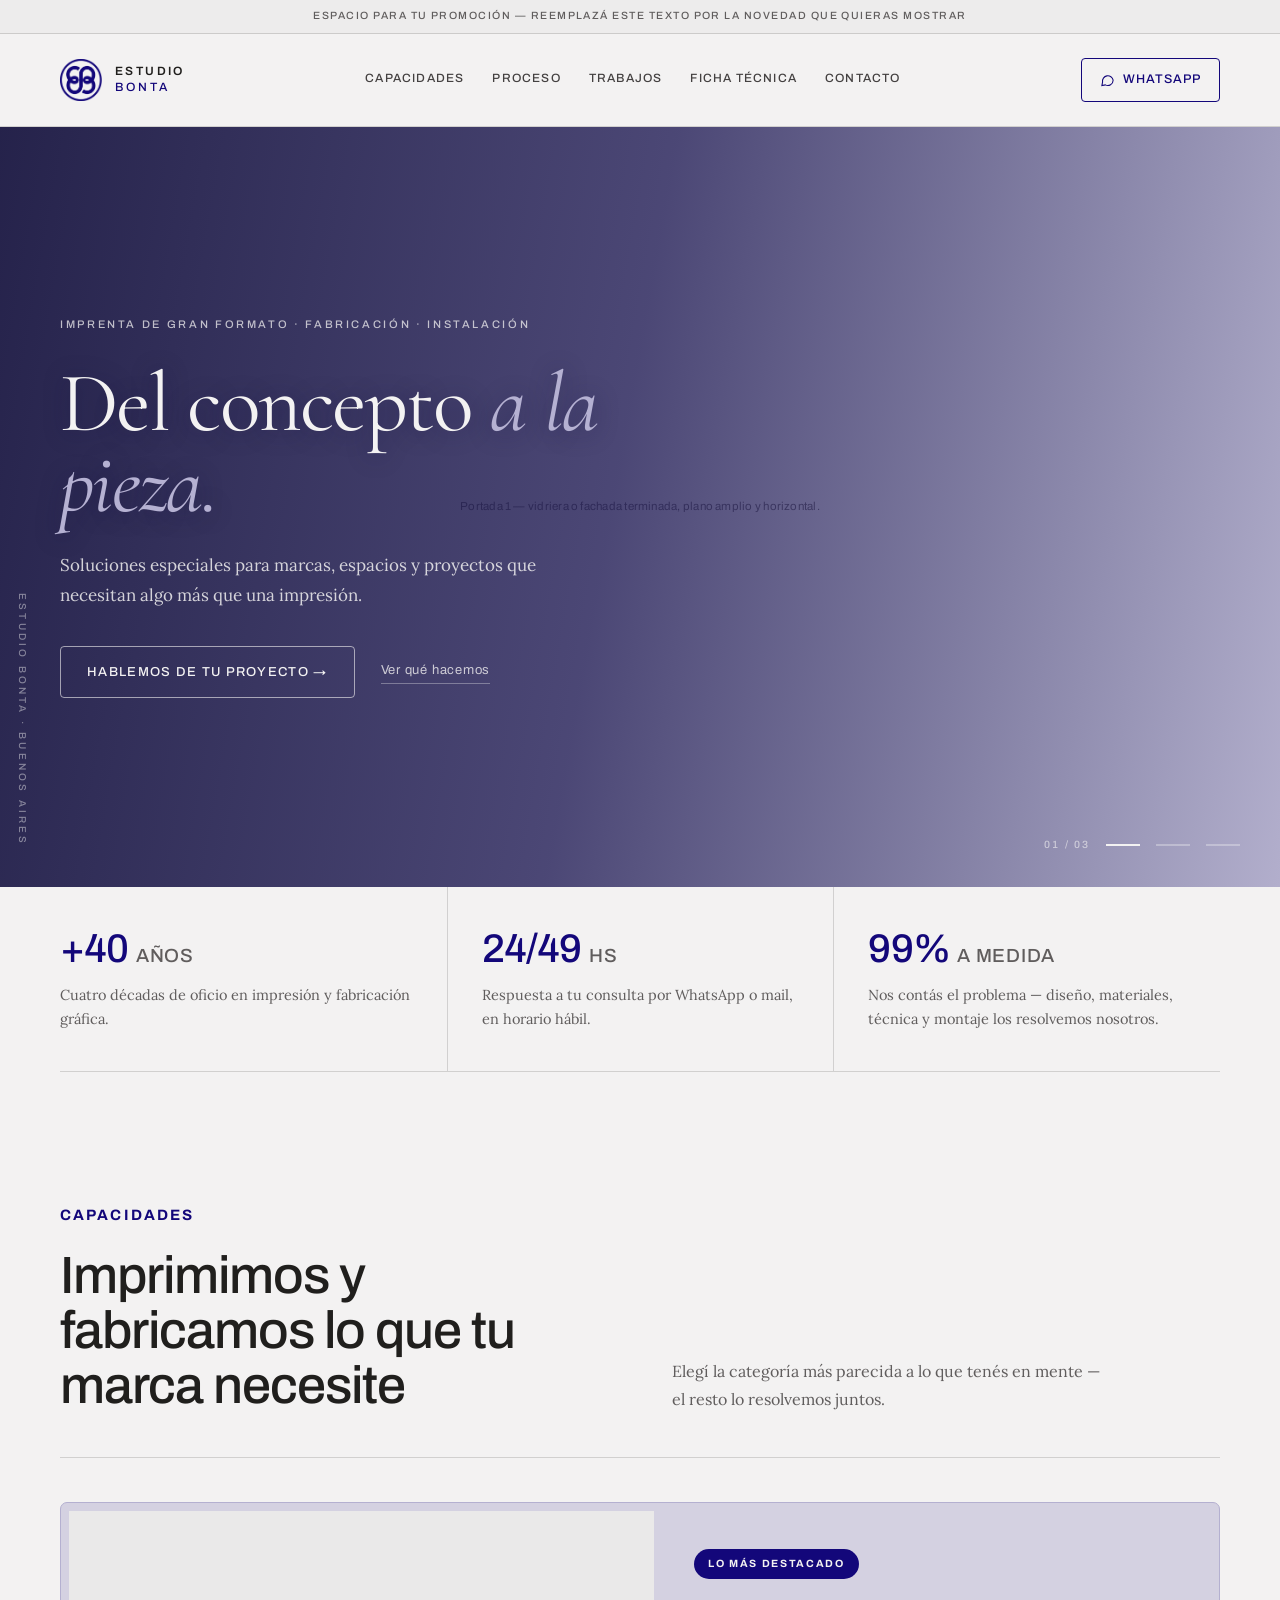
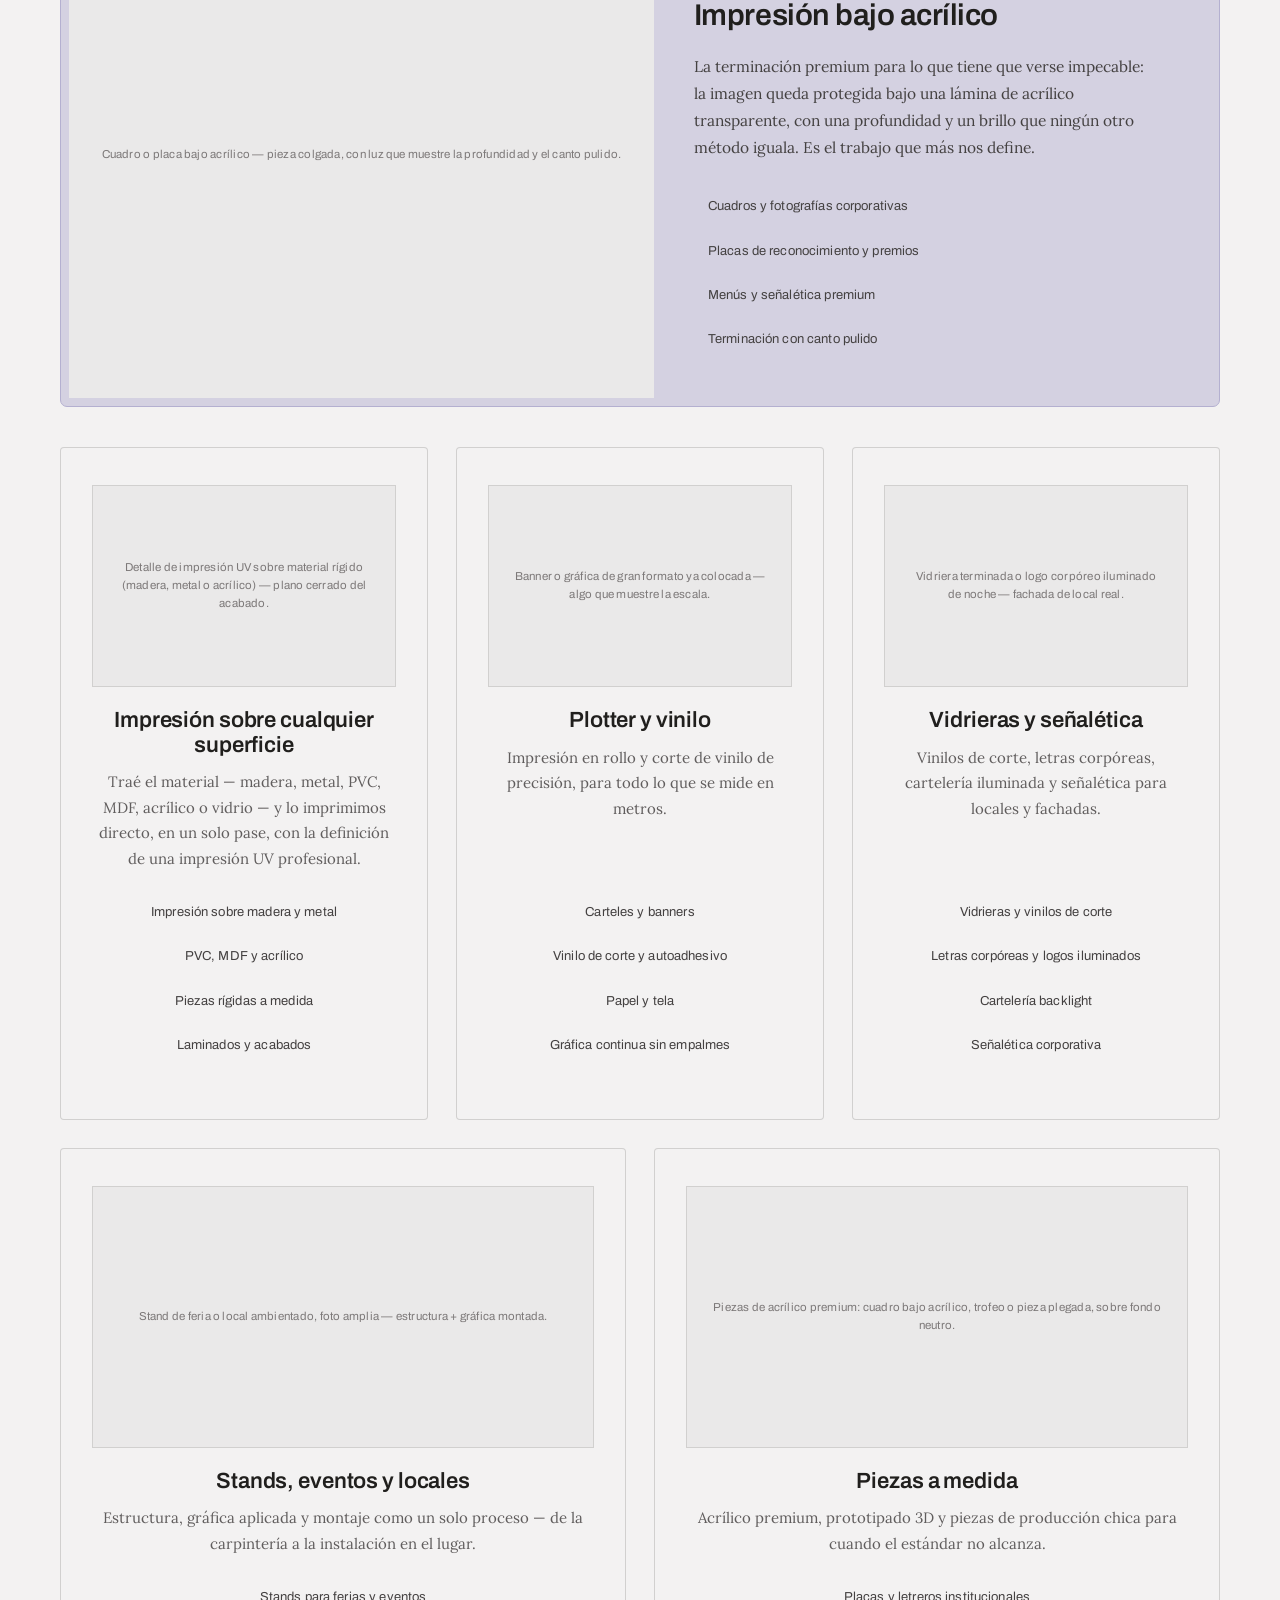
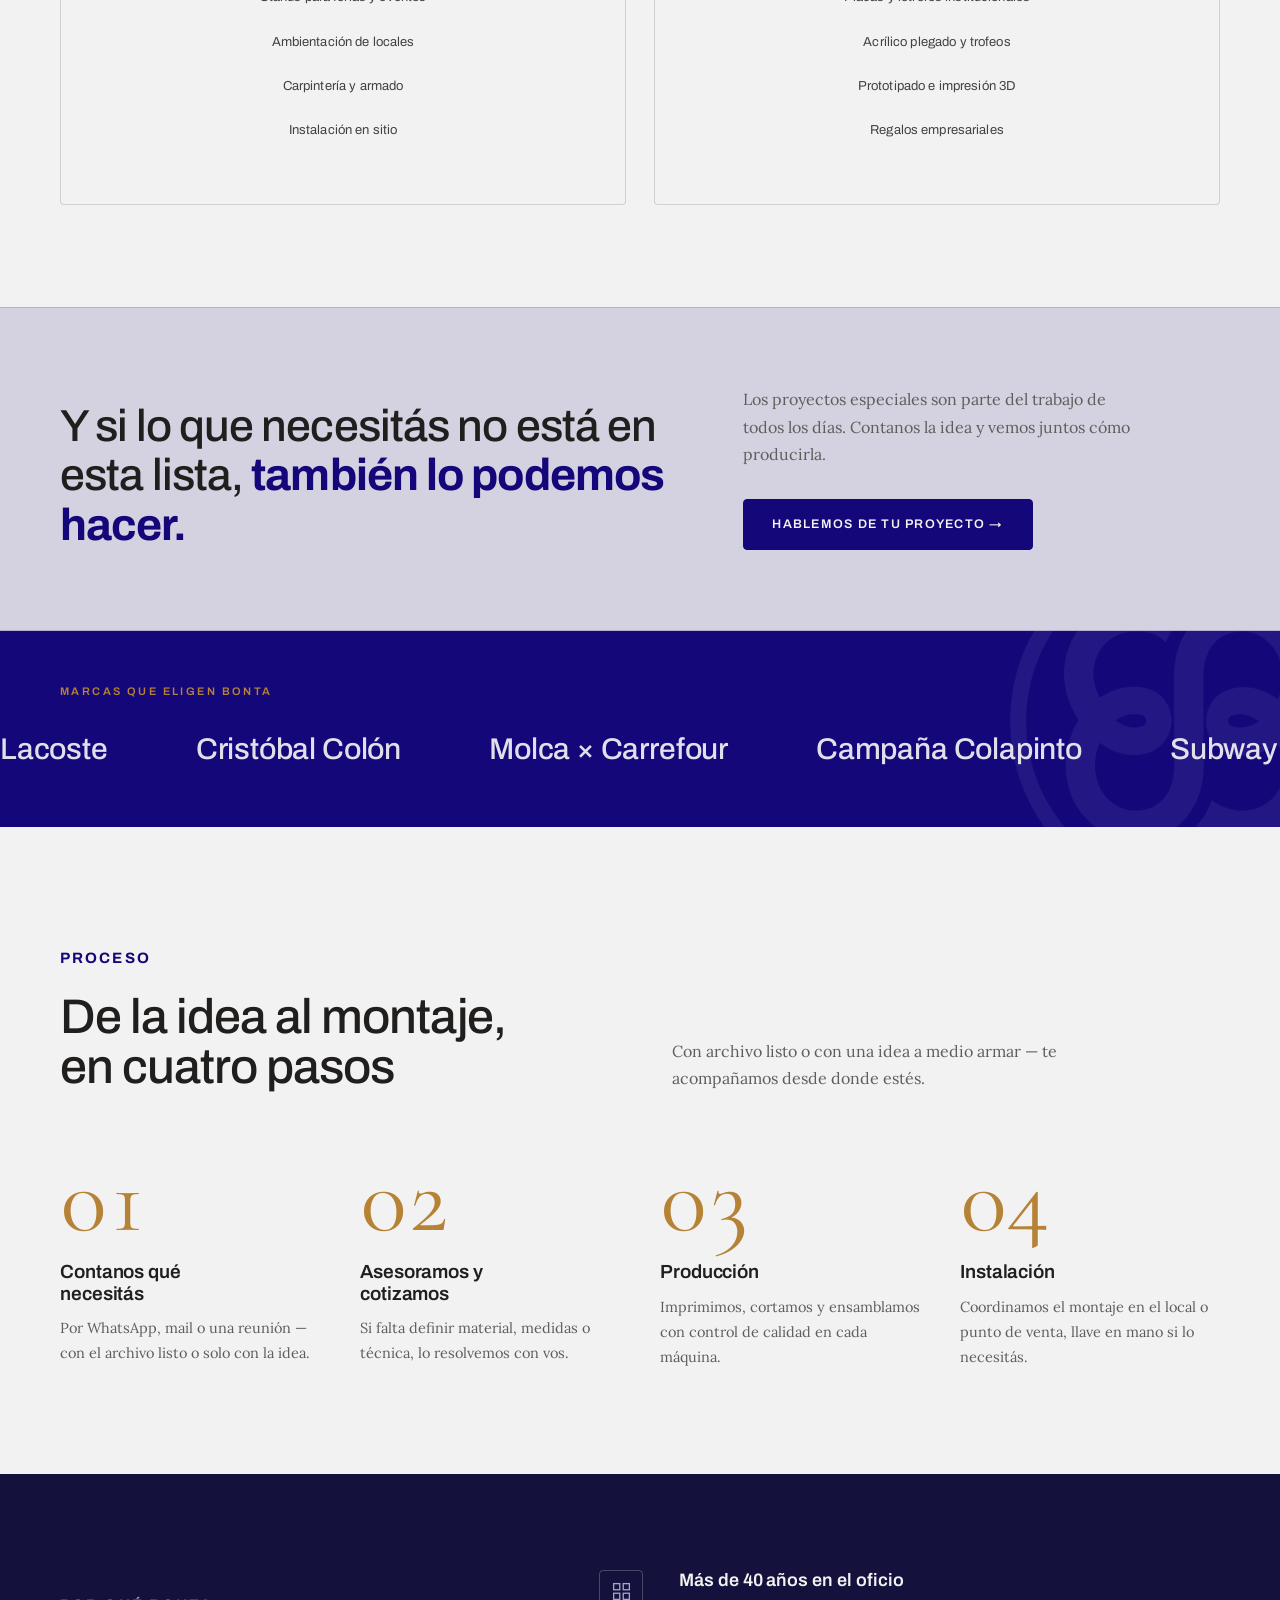
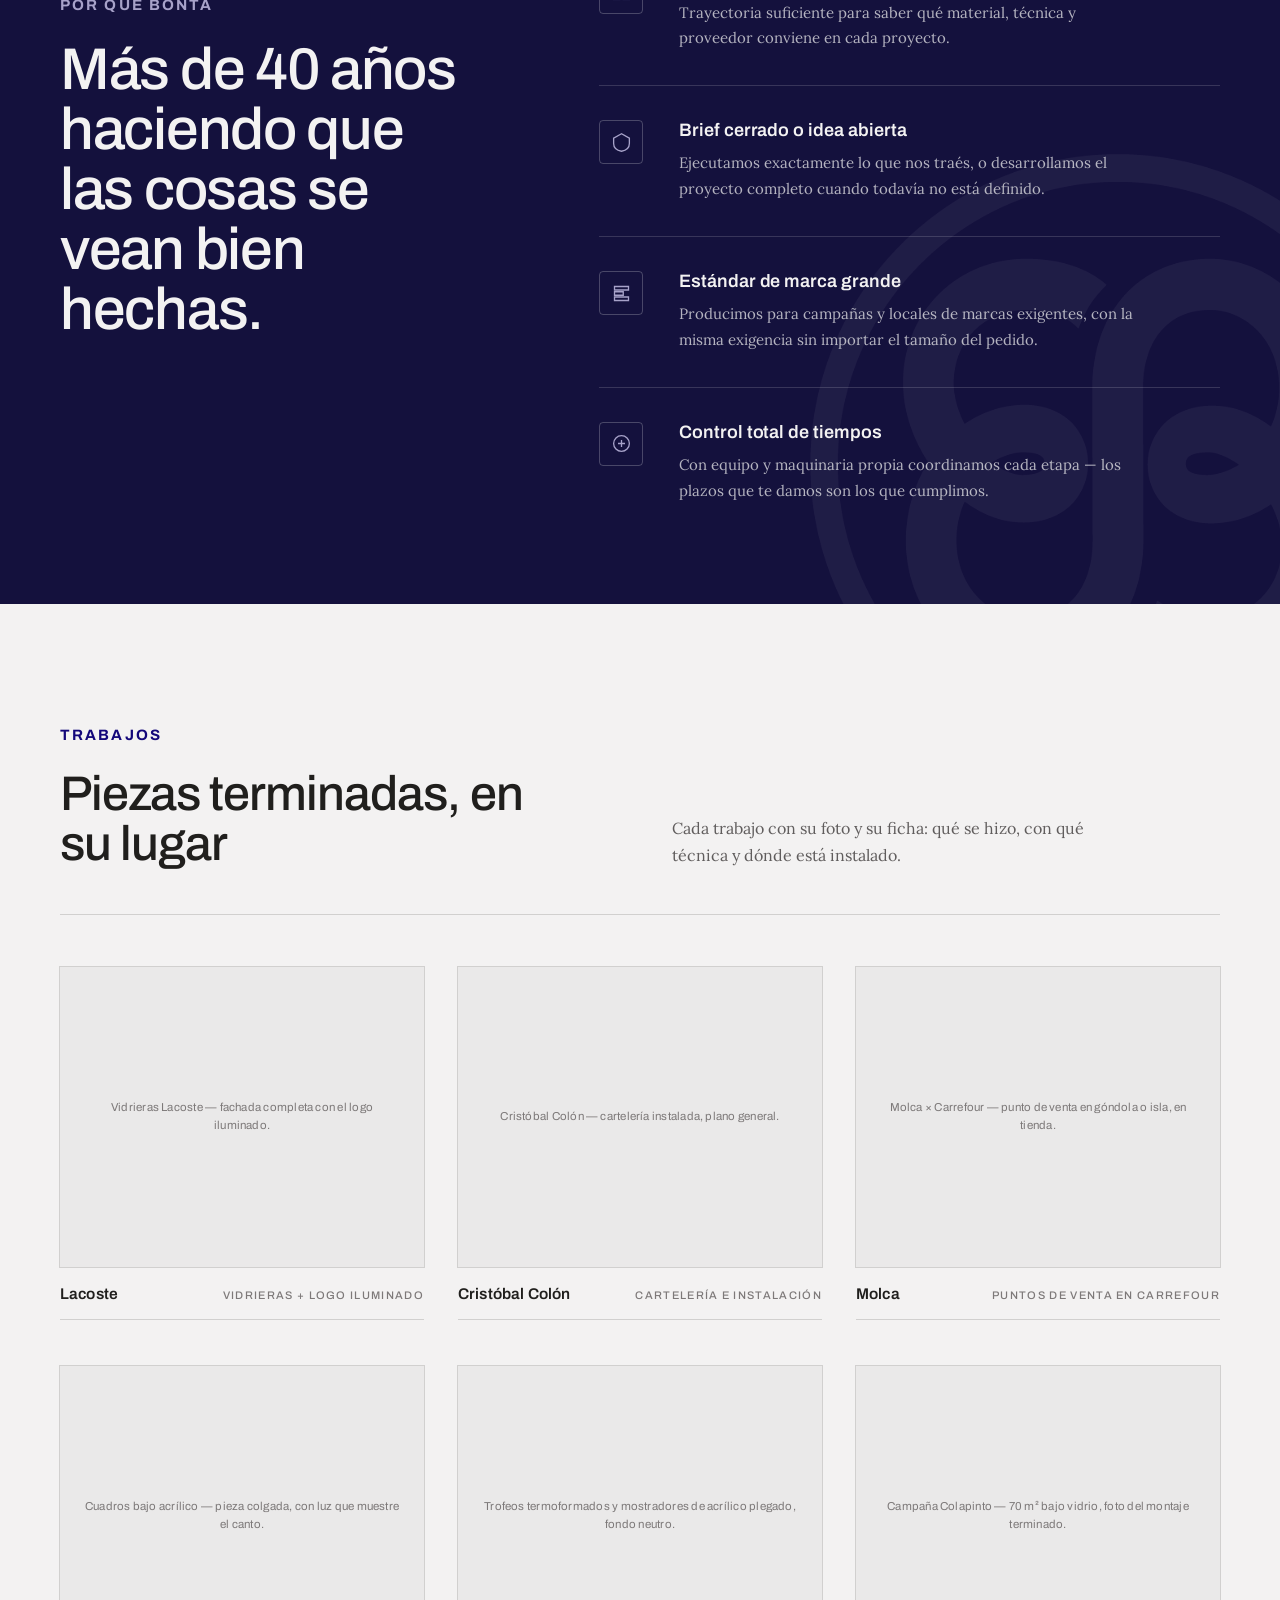
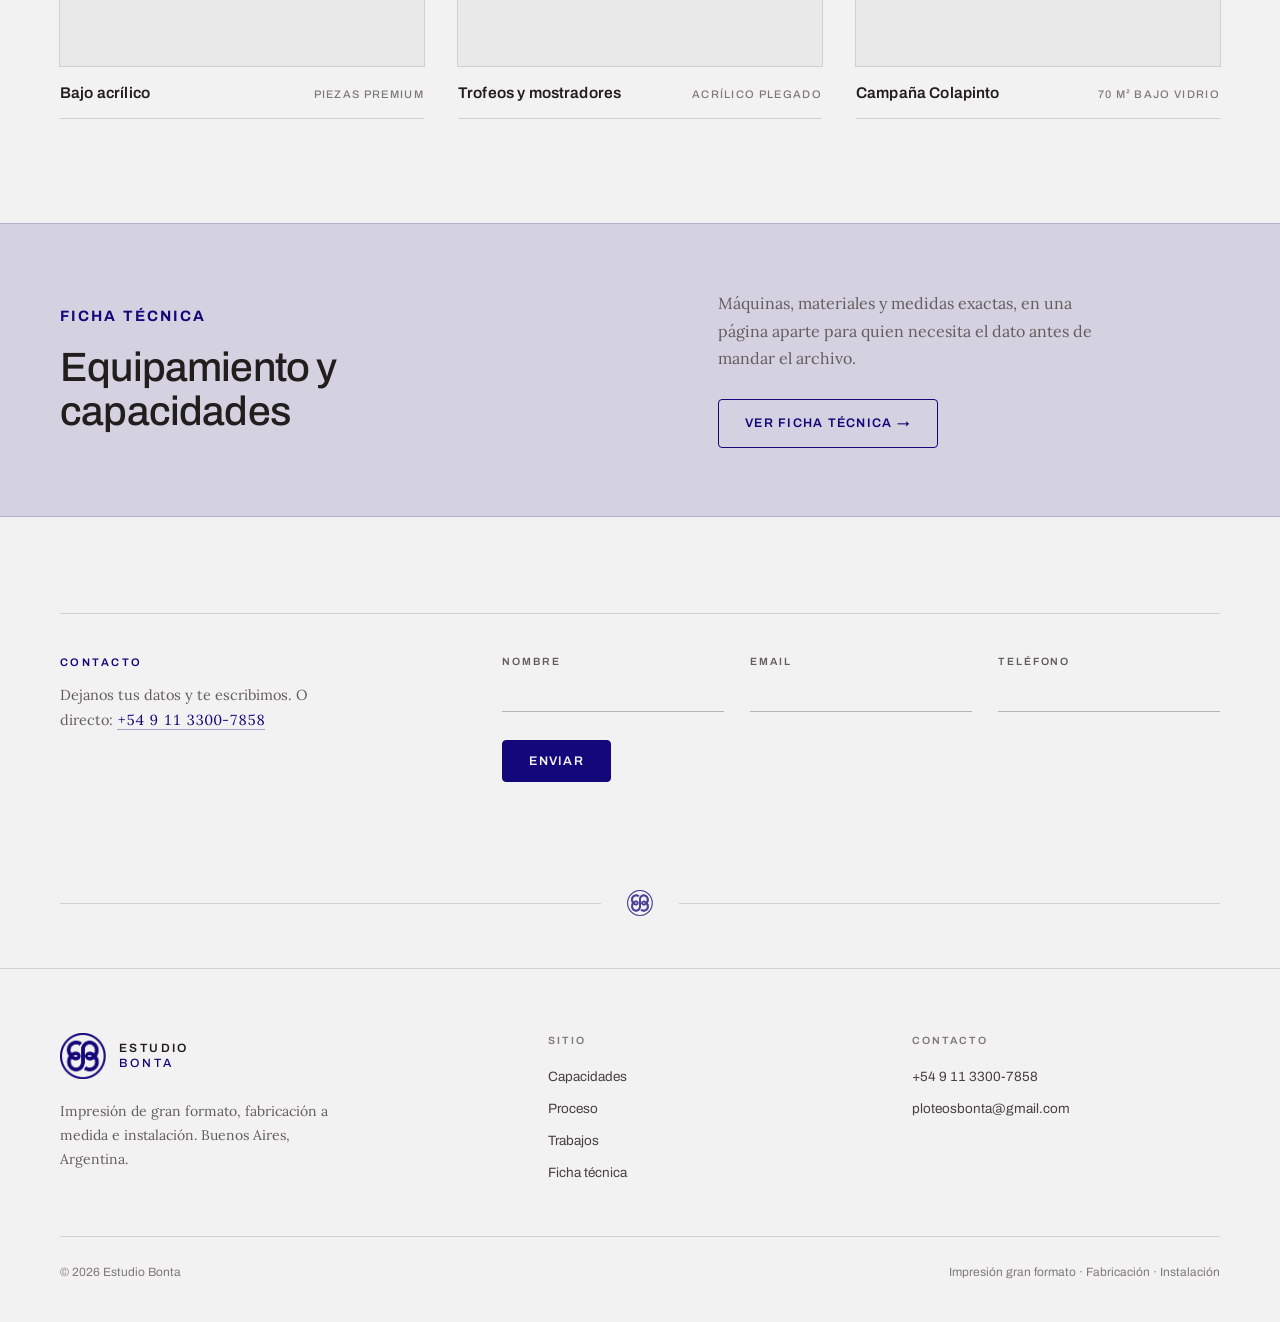
==== commit 86683ae1: "Ajusta cards, header, tipografia y contadores segun feedback del cliente - Cards de capacidades: sin" ====
--- a/index.html
+++ b/index.html
@@ -8,15 +8,17 @@
 <link rel="icon" href="assets/img/logo-mark.png">
 <link rel="stylesheet" href="assets/css/tokens.css">
 <link href="https://fonts.googleapis.com/css2?family=Archivo:wght@400;500;600&display=swap" rel="stylesheet">
-<link rel="stylesheet" href="assets/css/site.css?v=2">
+<link rel="stylesheet" href="assets/css/site.css?v=3">
 </head>
 <body>
 <div style="background:var(--color-bg);color:var(--color-text);font-family:var(--font-body);min-height:100vh">
 
   <div style="background:var(--paper-2);border-bottom:1px solid var(--color-divider)">
-    <div data-pad style="max-width:1240px;margin:0 auto;padding:9px 40px;display:flex;justify-content:space-between;gap:20px;flex-wrap:wrap;font-family:var(--font-ui);font-size:10.5px;font-weight:500;letter-spacing:0.18em;text-transform:uppercase;color:var(--color-neutral-700)">
-      <span style="white-space:nowrap">Impresión gran formato · Fabricación · Instalación</span>
-      <span data-masthead-aside style="display:flex;gap:22px;white-space:nowrap"><span>Buenos Aires</span></span>
+    <div data-pad style="max-width:1240px;margin:0 auto;padding:9px 40px;display:flex;justify-content:center">
+      <div data-promo-carousel style="position:relative;width:100%;max-width:680px;height:15px;overflow:hidden">
+        <span data-promo-slide style="position:absolute;inset:0;display:flex;align-items:center;justify-content:center;opacity:1;transition:opacity .7s ease;font-family:var(--font-ui);font-size:10.5px;font-weight:500;letter-spacing:0.14em;text-transform:uppercase;color:var(--color-neutral-700);white-space:nowrap;text-align:center">Espacio para tu promoción — reemplazá este texto por la novedad que quieras mostrar</span>
+        <span data-promo-slide style="position:absolute;inset:0;display:flex;align-items:center;justify-content:center;opacity:0;transition:opacity .7s ease;font-family:var(--font-ui);font-size:10.5px;font-weight:500;letter-spacing:0.14em;text-transform:uppercase;color:var(--color-neutral-700);white-space:nowrap;text-align:center">Ej: "Escribinos por WhatsApp y coordinamos tu proyecto hoy"</span>
+      </div>
     </div>
   </div>
 
@@ -26,7 +28,7 @@
         <img src="assets/img/logo-mark.png" alt="Estudio Bonta" width="42" height="42" style="display:block;width:42px;height:42px">
         <span style="font-family:var(--font-ui);font-size:12px;font-weight:600;letter-spacing:0.2em;text-transform:uppercase;color:var(--color-text);line-height:1.3">Estudio<br><span style="font-weight:500;letter-spacing:0.26em;color:var(--brand)">Bonta</span></span>
       </a>
-      <nav data-nav="1" style="display:flex;gap:28px;margin-left:auto">
+      <nav data-nav="1" style="display:flex;gap:28px;flex:1;justify-content:center">
         <a href="#capacidades" style="font-family:var(--font-ui);font-size:12px;font-weight:500;letter-spacing:0.1em;text-transform:uppercase;color:var(--color-neutral-800);padding-bottom:3px;border-bottom:1px solid transparent;transition:border-color .25s, color .25s" class="x2">Capacidades</a>
         <a href="#proceso" style="font-family:var(--font-ui);font-size:12px;font-weight:500;letter-spacing:0.1em;text-transform:uppercase;color:var(--color-neutral-800);padding-bottom:3px;border-bottom:1px solid transparent;transition:border-color .25s, color .25s" class="x3">Proceso</a>
         <a href="#trabajos" style="font-family:var(--font-ui);font-size:12px;font-weight:500;letter-spacing:0.1em;text-transform:uppercase;color:var(--color-neutral-800);padding-bottom:3px;border-bottom:1px solid transparent;transition:border-color .25s, color .25s" class="x4">Trabajos</a>
@@ -84,7 +86,7 @@
         <p style="margin:0;font-size:14.5px;line-height:1.66;color:var(--color-neutral-700)">Respuesta a tu consulta por WhatsApp o mail, en horario hábil.</p>
       </div>
       <div data-rv style="opacity:0;transform:translateY(14px);transition:opacity .8s ease,transform .8s ease;transition-delay:.16s;padding:42px 0 40px 34px;border-left:1px solid var(--color-divider)">
-        <div style="font-family:var(--font-ui);font-size:40px;font-weight:500;line-height:1;letter-spacing:-0.02em;font-feature-settings:'tnum';color:var(--brand);margin-bottom:14px"><span data-count data-count-from="0" data-count-to="360">0</span>° <span style="font-size:19px;font-weight:500;color:var(--color-neutral-700);letter-spacing:0.04em">DE SOLUCIÓN</span></div>
+        <div style="font-family:var(--font-ui);font-size:40px;font-weight:500;line-height:1;letter-spacing:-0.02em;font-feature-settings:'tnum';color:var(--brand);margin-bottom:14px"><span data-count data-count-from="0" data-count-to="100">0</span>% <span style="font-size:19px;font-weight:500;color:var(--color-neutral-700);letter-spacing:0.04em">A MEDIDA</span></div>
         <p style="margin:0;font-size:14.5px;line-height:1.66;color:var(--color-neutral-700)">Nos contás el problema — diseño, materiales, técnica y montaje los resolvemos nosotros.</p>
       </div>
     </div>
@@ -93,12 +95,8 @@
   <section id="capacidades" data-pad style="max-width:1240px;margin:0 auto;padding:132px 40px 0">
     <div data-split="head" data-rv style="opacity:0;transform:translateY(14px);transition:opacity .8s ease,transform .8s ease;display:grid;grid-template-columns:minmax(0,1fr) minmax(0,1fr);gap:64px;align-items:end;padding-bottom:44px;border-bottom:1px solid var(--color-divider)">
       <div>
-        <div aria-hidden="true" style="display:flex;align-items:center;gap:10px;margin-bottom:22px">
-          <span style="width:38px;height:1px;background:var(--gold);display:block"></span>
-          <span style="width:5px;height:5px;background:var(--gold);display:block;transform:rotate(45deg)"></span>
-        </div>
-        <p style="display:flex;align-items:center;gap:11px;font-family:var(--font-ui);font-size:12px;font-weight:700;letter-spacing:0.22em;text-transform:uppercase;color:var(--brand);margin:0 0 20px"><img src="assets/img/logo-mark.png" alt="" width="15" height="15" style="display:block;width:15px;height:15px;opacity:0.9"><span style="color:var(--gold);font-size:15px">01</span> — Capacidades</p>
-        <h2 style="font-family:var(--font-heading);font-weight:400;font-size:clamp(38px,4.1vw,58px);line-height:1.04;letter-spacing:-0.018em;margin:0;max-width:20ch">Imprimimos y fabricamos lo que tu marca necesite</h2>
+        <p style="font-family:var(--font-ui);font-size:15px;font-weight:700;letter-spacing:0.14em;text-transform:uppercase;color:var(--brand);margin:0 0 22px">Capacidades</p>
+        <h2 style="font-family:var(--font-ui);font-weight:500;font-size:clamp(38px,4.1vw,58px);line-height:1.04;letter-spacing:-0.02em;margin:0;max-width:20ch">Imprimimos y fabricamos lo que tu marca necesite</h2>
       </div>
       <p style="margin:0;font-size:16px;line-height:1.72;color:var(--color-neutral-700);max-width:44ch">Elegí la categoría más parecida a lo que tenés en mente — el resto lo resolvemos juntos.</p>
     </div>
@@ -108,97 +106,95 @@
         <div class="slot" data-slot="bonta-cap-6" style="height:100%"><span>Cuadro o placa bajo acrílico — pieza colgada, con luz que muestre la profundidad y el canto pulido.</span></div>
       </div>
       <div style="padding:38px 40px 40px;display:flex;flex-direction:column;justify-content:center;gap:20px">
-        <span style="display:inline-flex;align-items:center;gap:8px;align-self:flex-start;font-family:var(--font-ui);font-size:10.5px;font-weight:700;letter-spacing:0.16em;text-transform:uppercase;color:var(--color-bg);background:var(--brand);border-radius:999px;padding:7px 14px 7px 12px"><svg width="12" height="12" viewBox="0 0 24 24" fill="none" stroke="currentColor" stroke-width="2"><path d="M12 2 14.6 9h7.4l-6 4.4 2.3 7.1L12 16 5.7 20.5 8 13.4 2 9h7.4Z"/></svg>Especialidad Bonta</span>
-        <h3 style="font-family:var(--font-heading);font-weight:600;font-size:34px;letter-spacing:-0.014em;margin:0">Impresión bajo acrílico</h3>
+        <span style="display:inline-flex;align-items:center;align-self:flex-start;font-family:var(--font-ui);font-size:10.5px;font-weight:700;letter-spacing:0.16em;text-transform:uppercase;color:var(--color-bg);background:var(--brand);border-radius:999px;padding:7px 14px">Lo más destacado</span>
+        <h3 style="font-family:var(--font-ui);font-weight:600;font-size:30px;letter-spacing:-0.016em;margin:0">Impresión bajo acrílico</h3>
         <p style="margin:0;font-size:15.5px;line-height:1.75;color:var(--color-neutral-800);max-width:46ch">La terminación premium para lo que tiene que verse impecable: la imagen queda protegida bajo una lámina de acrílico transparente, con una profundidad y un brillo que ningún otro método iguala. Es el trabajo que más nos define.</p>
-        <ul style="list-style:none;margin:6px 0 0;padding:0;display:flex;flex-direction:column;gap:1px;background:var(--wash-line)">
-          <li data-item style="font-family:var(--font-ui);font-size:13px;font-weight:400;letter-spacing:0.01em;color:var(--color-neutral-800);background:var(--wash);padding:11px 0 11px 15px;border-left:2px solid var(--color-neutral-300);transition:border-color .3s, color .3s, padding-left .3s" class="x55">Cuadros y fotografías corporativas</li>
-          <li data-item style="font-family:var(--font-ui);font-size:13px;font-weight:400;letter-spacing:0.01em;color:var(--color-neutral-800);background:var(--wash);padding:11px 0 11px 15px;border-left:2px solid var(--color-neutral-300);transition:border-color .3s, color .3s, padding-left .3s" class="x56">Placas de reconocimiento y premios</li>
-          <li data-item style="font-family:var(--font-ui);font-size:13px;font-weight:400;letter-spacing:0.01em;color:var(--color-neutral-800);background:var(--wash);padding:11px 0 11px 15px;border-left:2px solid var(--color-neutral-300);transition:border-color .3s, color .3s, padding-left .3s" class="x57">Menús y señalética premium</li>
-          <li data-item style="font-family:var(--font-ui);font-size:13px;font-weight:400;letter-spacing:0.01em;color:var(--color-neutral-800);background:var(--wash);padding:11px 0 11px 15px;border-left:2px solid var(--color-neutral-300);transition:border-color .3s, color .3s, padding-left .3s" class="x58">Terminación con canto pulido</li>
+        <ul style="list-style:none;margin:6px 0 0;padding:0;display:flex;flex-direction:column;gap:6px">
+          <li data-item style="font-family:var(--font-ui);font-size:13px;font-weight:400;letter-spacing:0.01em;color:var(--color-neutral-800);padding:9px 14px;border-radius:var(--radius-sm);transition:background-color .25s ease, color .25s ease" class="x55">Cuadros y fotografías corporativas</li>
+          <li data-item style="font-family:var(--font-ui);font-size:13px;font-weight:400;letter-spacing:0.01em;color:var(--color-neutral-800);padding:9px 14px;border-radius:var(--radius-sm);transition:background-color .25s ease, color .25s ease" class="x56">Placas de reconocimiento y premios</li>
+          <li data-item style="font-family:var(--font-ui);font-size:13px;font-weight:400;letter-spacing:0.01em;color:var(--color-neutral-800);padding:9px 14px;border-radius:var(--radius-sm);transition:background-color .25s ease, color .25s ease" class="x57">Menús y señalética premium</li>
+          <li data-item style="font-family:var(--font-ui);font-size:13px;font-weight:400;letter-spacing:0.01em;color:var(--color-neutral-800);padding:9px 14px;border-radius:var(--radius-sm);transition:background-color .25s ease, color .25s ease" class="x58">Terminación con canto pulido</li>
         </ul>
       </div>
     </div>
 
-    <div data-grid="cap" style="display:grid;grid-template-columns:repeat(6, minmax(0,1fr));gap:1px;background:var(--color-divider);margin-top:40px">
-      <article data-rv data-card style="opacity:0;transform:translateY(16px);transition:opacity .8s ease,transform .8s ease,background .4s ease;grid-column:span 2;background:var(--color-bg);padding:36px 34px 40px;display:flex;flex-direction:column;gap:22px" class="x10">
-        <div style="height:200px;border:6px solid var(--color-surface);outline:1px solid var(--color-divider)">
+    <div data-grid="cap" style="display:grid;grid-template-columns:repeat(6, minmax(0,1fr));gap:28px;margin-top:40px">
+      <article data-rv data-card style="opacity:0;transform:translateY(16px);transition:opacity .8s ease,transform .8s ease,background .4s ease,border-color .4s ease;grid-column:span 2;background:var(--color-bg);border:1px solid var(--color-divider);border-radius:var(--radius-md);padding:38px 32px 40px;display:flex;flex-direction:column;align-items:center;text-align:center;gap:22px" class="x10">
+        <div style="height:200px;width:100%;border:6px solid var(--color-surface);outline:1px solid var(--color-divider)">
           <div class="slot" data-slot="bonta-cap-1"><span>Detalle de impresión UV sobre material rígido (madera, metal o acrílico) — plano cerrado del acabado.</span></div>
         </div>
-        <div>
+        <div style="display:flex;flex-direction:column;flex:1;width:100%">
           <h3 style="font-family:var(--font-ui);font-weight:600;font-size:22px;letter-spacing:-0.006em;margin:0 0 12px">Impresión sobre cualquier superficie</h3>
           <p style="margin:0 0 22px;font-size:15px;line-height:1.7;color:var(--color-neutral-700)">Traé el material — madera, metal, PVC, MDF, acrílico o vidrio — y lo imprimimos directo, en un solo pase, con la definición de una impresión UV profesional.</p>
-          <ul style="list-style:none;margin:0;padding:0;display:flex;flex-direction:column;gap:1px;background:var(--color-divider)">
-            <li data-item style="font-family:var(--font-ui);font-size:13px;font-weight:400;letter-spacing:0.01em;color:var(--color-neutral-800);background:var(--color-bg);padding:11px 0 11px 15px;border-left:2px solid var(--color-neutral-300);transition:border-color .3s, color .3s, padding-left .3s" class="x11">Impresión sobre madera y metal</li>
-            <li data-item style="font-family:var(--font-ui);font-size:13px;font-weight:400;letter-spacing:0.01em;color:var(--color-neutral-800);background:var(--color-bg);padding:11px 0 11px 15px;border-left:2px solid var(--color-neutral-300);transition:border-color .3s, color .3s, padding-left .3s" class="x12">PVC, MDF y acrílico</li>
-            <li data-item style="font-family:var(--font-ui);font-size:13px;font-weight:400;letter-spacing:0.01em;color:var(--color-neutral-800);background:var(--color-bg);padding:11px 0 11px 15px;border-left:2px solid var(--color-neutral-300);transition:border-color .3s, color .3s, padding-left .3s" class="x13">Piezas rígidas a medida</li>
-            <li data-item style="font-family:var(--font-ui);font-size:13px;font-weight:400;letter-spacing:0.01em;color:var(--color-neutral-800);background:var(--color-bg);padding:11px 0 11px 15px;border-left:2px solid var(--color-neutral-300);transition:border-color .3s, color .3s, padding-left .3s" class="x14">Laminados y acabados</li>
+          <ul style="list-style:none;margin-top:auto;padding:0;display:flex;flex-direction:column;gap:6px">
+            <li data-item style="font-family:var(--font-ui);font-size:13px;font-weight:400;letter-spacing:0.01em;color:var(--color-neutral-800);padding:9px 14px;border-radius:var(--radius-sm);transition:background-color .25s ease, color .25s ease" class="x11">Impresión sobre madera y metal</li>
+            <li data-item style="font-family:var(--font-ui);font-size:13px;font-weight:400;letter-spacing:0.01em;color:var(--color-neutral-800);padding:9px 14px;border-radius:var(--radius-sm);transition:background-color .25s ease, color .25s ease" class="x12">PVC, MDF y acrílico</li>
+            <li data-item style="font-family:var(--font-ui);font-size:13px;font-weight:400;letter-spacing:0.01em;color:var(--color-neutral-800);padding:9px 14px;border-radius:var(--radius-sm);transition:background-color .25s ease, color .25s ease" class="x13">Piezas rígidas a medida</li>
+            <li data-item style="font-family:var(--font-ui);font-size:13px;font-weight:400;letter-spacing:0.01em;color:var(--color-neutral-800);padding:9px 14px;border-radius:var(--radius-sm);transition:background-color .25s ease, color .25s ease" class="x14">Laminados y acabados</li>
           </ul>
         </div>
       </article>
 
-      <article data-rv data-card style="opacity:0;transform:translateY(16px);transition:opacity .8s ease,transform .8s ease,background .4s ease;transition-delay:.08s;grid-column:span 2;background:var(--color-bg);padding:36px 34px 40px;display:flex;flex-direction:column;gap:22px" class="x15">
-        <div style="height:200px;border:6px solid var(--color-surface);outline:1px solid var(--color-divider)">
+      <article data-rv data-card style="opacity:0;transform:translateY(16px);transition:opacity .8s ease,transform .8s ease,background .4s ease,border-color .4s ease;transition-delay:.08s;grid-column:span 2;background:var(--color-bg);border:1px solid var(--color-divider);border-radius:var(--radius-md);padding:38px 32px 40px;display:flex;flex-direction:column;align-items:center;text-align:center;gap:22px" class="x15">
+        <div style="height:200px;width:100%;border:6px solid var(--color-surface);outline:1px solid var(--color-divider)">
           <div class="slot" data-slot="bonta-cap-2"><span>Banner o gráfica de gran formato ya colocada — algo que muestre la escala.</span></div>
         </div>
-        <div>
+        <div style="display:flex;flex-direction:column;flex:1;width:100%">
           <h3 style="font-family:var(--font-ui);font-weight:600;font-size:22px;letter-spacing:-0.006em;margin:0 0 12px">Plotter y vinilo</h3>
           <p style="margin:0 0 22px;font-size:15px;line-height:1.7;color:var(--color-neutral-700)">Impresión en rollo y corte de vinilo de precisión, para todo lo que se mide en metros.</p>
-          <ul style="list-style:none;margin:0;padding:0;display:flex;flex-direction:column;gap:1px;background:var(--color-divider)">
-            <li data-item style="font-family:var(--font-ui);font-size:13px;font-weight:400;letter-spacing:0.01em;color:var(--color-neutral-800);background:var(--color-bg);padding:11px 0 11px 15px;border-left:2px solid var(--color-neutral-300);transition:border-color .3s, color .3s, padding-left .3s" class="x16">Carteles y banners</li>
-            <li data-item style="font-family:var(--font-ui);font-size:13px;font-weight:400;letter-spacing:0.01em;color:var(--color-neutral-800);background:var(--color-bg);padding:11px 0 11px 15px;border-left:2px solid var(--color-neutral-300);transition:border-color .3s, color .3s, padding-left .3s" class="x17">Vinilo de corte y autoadhesivo</li>
-            <li data-item style="font-family:var(--font-ui);font-size:13px;font-weight:400;letter-spacing:0.01em;color:var(--color-neutral-800);background:var(--color-bg);padding:11px 0 11px 15px;border-left:2px solid var(--color-neutral-300);transition:border-color .3s, color .3s, padding-left .3s" class="x18">Papel y tela</li>
-            <li data-item style="font-family:var(--font-ui);font-size:13px;font-weight:400;letter-spacing:0.01em;color:var(--color-neutral-800);background:var(--color-bg);padding:11px 0 11px 15px;border-left:2px solid var(--color-neutral-300);transition:border-color .3s, color .3s, padding-left .3s" class="x19">Gráfica continua sin empalmes</li>
+          <ul style="list-style:none;margin-top:auto;padding:0;display:flex;flex-direction:column;gap:6px">
+            <li data-item style="font-family:var(--font-ui);font-size:13px;font-weight:400;letter-spacing:0.01em;color:var(--color-neutral-800);padding:9px 14px;border-radius:var(--radius-sm);transition:background-color .25s ease, color .25s ease" class="x16">Carteles y banners</li>
+            <li data-item style="font-family:var(--font-ui);font-size:13px;font-weight:400;letter-spacing:0.01em;color:var(--color-neutral-800);padding:9px 14px;border-radius:var(--radius-sm);transition:background-color .25s ease, color .25s ease" class="x17">Vinilo de corte y autoadhesivo</li>
+            <li data-item style="font-family:var(--font-ui);font-size:13px;font-weight:400;letter-spacing:0.01em;color:var(--color-neutral-800);padding:9px 14px;border-radius:var(--radius-sm);transition:background-color .25s ease, color .25s ease" class="x18">Papel y tela</li>
+            <li data-item style="font-family:var(--font-ui);font-size:13px;font-weight:400;letter-spacing:0.01em;color:var(--color-neutral-800);padding:9px 14px;border-radius:var(--radius-sm);transition:background-color .25s ease, color .25s ease" class="x19">Gráfica continua sin empalmes</li>
           </ul>
         </div>
       </article>
 
-      <article data-rv data-card style="opacity:0;transform:translateY(16px);transition:opacity .8s ease,transform .8s ease,background .4s ease;transition-delay:.14s;grid-column:span 2;background:var(--color-bg);padding:36px 34px 40px;display:flex;flex-direction:column;gap:22px" class="x20">
-        <div style="height:200px;border:6px solid var(--color-surface);outline:1px solid var(--color-divider)">
+      <article data-rv data-card style="opacity:0;transform:translateY(16px);transition:opacity .8s ease,transform .8s ease,background .4s ease,border-color .4s ease;transition-delay:.14s;grid-column:span 2;background:var(--color-bg);border:1px solid var(--color-divider);border-radius:var(--radius-md);padding:38px 32px 40px;display:flex;flex-direction:column;align-items:center;text-align:center;gap:22px" class="x20">
+        <div style="height:200px;width:100%;border:6px solid var(--color-surface);outline:1px solid var(--color-divider)">
           <div class="slot" data-slot="bonta-cap-3"><span>Vidriera terminada o logo corpóreo iluminado de noche — fachada de local real.</span></div>
         </div>
-        <div>
+        <div style="display:flex;flex-direction:column;flex:1;width:100%">
           <h3 style="font-family:var(--font-ui);font-weight:600;font-size:22px;letter-spacing:-0.006em;margin:0 0 12px">Vidrieras y señalética</h3>
           <p style="margin:0 0 22px;font-size:15px;line-height:1.7;color:var(--color-neutral-700)">Vinilos de corte, letras corpóreas, cartelería iluminada y señalética para locales y fachadas.</p>
-          <ul style="list-style:none;margin:0;padding:0;display:flex;flex-direction:column;gap:1px;background:var(--color-divider)">
-            <li data-item style="font-family:var(--font-ui);font-size:13px;font-weight:400;letter-spacing:0.01em;color:var(--color-neutral-800);background:var(--color-bg);padding:11px 0 11px 15px;border-left:2px solid var(--color-neutral-300);transition:border-color .3s, color .3s, padding-left .3s" class="x21">Vidrieras y vinilos de corte</li>
-            <li data-item style="font-family:var(--font-ui);font-size:13px;font-weight:400;letter-spacing:0.01em;color:var(--color-neutral-800);background:var(--color-bg);padding:11px 0 11px 15px;border-left:2px solid var(--color-neutral-300);transition:border-color .3s, color .3s, padding-left .3s" class="x22">Letras corpóreas y logos iluminados</li>
-            <li data-item style="font-family:var(--font-ui);font-size:13px;font-weight:400;letter-spacing:0.01em;color:var(--color-neutral-800);background:var(--color-bg);padding:11px 0 11px 15px;border-left:2px solid var(--color-neutral-300);transition:border-color .3s, color .3s, padding-left .3s" class="x23">Cartelería backlight</li>
-            <li data-item style="font-family:var(--font-ui);font-size:13px;font-weight:400;letter-spacing:0.01em;color:var(--color-neutral-800);background:var(--color-bg);padding:11px 0 11px 15px;border-left:2px solid var(--color-neutral-300);transition:border-color .3s, color .3s, padding-left .3s" class="x24">Señalética corporativa</li>
+          <ul style="list-style:none;margin-top:auto;padding:0;display:flex;flex-direction:column;gap:6px">
+            <li data-item style="font-family:var(--font-ui);font-size:13px;font-weight:400;letter-spacing:0.01em;color:var(--color-neutral-800);padding:9px 14px;border-radius:var(--radius-sm);transition:background-color .25s ease, color .25s ease" class="x21">Vidrieras y vinilos de corte</li>
+            <li data-item style="font-family:var(--font-ui);font-size:13px;font-weight:400;letter-spacing:0.01em;color:var(--color-neutral-800);padding:9px 14px;border-radius:var(--radius-sm);transition:background-color .25s ease, color .25s ease" class="x22">Letras corpóreas y logos iluminados</li>
+            <li data-item style="font-family:var(--font-ui);font-size:13px;font-weight:400;letter-spacing:0.01em;color:var(--color-neutral-800);padding:9px 14px;border-radius:var(--radius-sm);transition:background-color .25s ease, color .25s ease" class="x23">Cartelería backlight</li>
+            <li data-item style="font-family:var(--font-ui);font-size:13px;font-weight:400;letter-spacing:0.01em;color:var(--color-neutral-800);padding:9px 14px;border-radius:var(--radius-sm);transition:background-color .25s ease, color .25s ease" class="x24">Señalética corporativa</li>
           </ul>
         </div>
       </article>
 
-      <article data-rv data-card style="opacity:0;transform:translateY(16px);transition:opacity .8s ease,transform .8s ease,background .4s ease;grid-column:span 3;background:var(--color-bg);padding:36px 34px 40px;display:flex;flex-direction:column;gap:22px" class="x25">
-        <div style="height:260px;border:6px solid var(--color-surface);outline:1px solid var(--color-divider)">
+      <article data-rv data-card style="opacity:0;transform:translateY(16px);transition:opacity .8s ease,transform .8s ease,background .4s ease,border-color .4s ease;grid-column:span 3;background:var(--color-bg);border:1px solid var(--color-divider);border-radius:var(--radius-md);padding:38px 32px 40px;display:flex;flex-direction:column;align-items:center;text-align:center;gap:22px" class="x25">
+        <div style="height:260px;width:100%;border:6px solid var(--color-surface);outline:1px solid var(--color-divider)">
           <div class="slot" data-slot="bonta-cap-4"><span>Stand de feria o local ambientado, foto amplia — estructura + gráfica montada.</span></div>
         </div>
-        <div data-split="cap4" style="display:grid;grid-template-columns:minmax(0,1fr) minmax(0,1fr);gap:40px">
-          <div>
-            <h3 style="font-family:var(--font-ui);font-weight:600;font-size:22px;letter-spacing:-0.006em;margin:0 0 12px">Stands, eventos y locales</h3>
-            <p style="margin:0;font-size:15px;line-height:1.7;color:var(--color-neutral-700)">Estructura, gráfica aplicada y montaje como un solo proceso — de la carpintería a la instalación en el lugar.</p>
-          </div>
-          <ul style="list-style:none;margin:0;padding:0;display:flex;flex-direction:column;gap:1px;background:var(--color-divider)">
-            <li data-item style="font-family:var(--font-ui);font-size:13px;font-weight:400;letter-spacing:0.01em;color:var(--color-neutral-800);background:var(--color-bg);padding:11px 0 11px 15px;border-left:2px solid var(--color-neutral-300);transition:border-color .3s, color .3s, padding-left .3s" class="x26">Stands para ferias y eventos</li>
-            <li data-item style="font-family:var(--font-ui);font-size:13px;font-weight:400;letter-spacing:0.01em;color:var(--color-neutral-800);background:var(--color-bg);padding:11px 0 11px 15px;border-left:2px solid var(--color-neutral-300);transition:border-color .3s, color .3s, padding-left .3s" class="x27">Ambientación de locales</li>
-            <li data-item style="font-family:var(--font-ui);font-size:13px;font-weight:400;letter-spacing:0.01em;color:var(--color-neutral-800);background:var(--color-bg);padding:11px 0 11px 15px;border-left:2px solid var(--color-neutral-300);transition:border-color .3s, color .3s, padding-left .3s" class="x28">Carpintería y armado</li>
-            <li data-item style="font-family:var(--font-ui);font-size:13px;font-weight:400;letter-spacing:0.01em;color:var(--color-neutral-800);background:var(--color-bg);padding:11px 0 11px 15px;border-left:2px solid var(--color-neutral-300);transition:border-color .3s, color .3s, padding-left .3s" class="x29">Instalación en sitio</li>
+        <div style="display:flex;flex-direction:column;flex:1;width:100%">
+          <h3 style="font-family:var(--font-ui);font-weight:600;font-size:22px;letter-spacing:-0.006em;margin:0 0 12px">Stands, eventos y locales</h3>
+          <p style="margin:0 0 22px;font-size:15px;line-height:1.7;color:var(--color-neutral-700)">Estructura, gráfica aplicada y montaje como un solo proceso — de la carpintería a la instalación en el lugar.</p>
+          <ul style="list-style:none;margin-top:auto;padding:0;display:flex;flex-direction:column;gap:6px">
+            <li data-item style="font-family:var(--font-ui);font-size:13px;font-weight:400;letter-spacing:0.01em;color:var(--color-neutral-800);padding:9px 14px;border-radius:var(--radius-sm);transition:background-color .25s ease, color .25s ease" class="x26">Stands para ferias y eventos</li>
+            <li data-item style="font-family:var(--font-ui);font-size:13px;font-weight:400;letter-spacing:0.01em;color:var(--color-neutral-800);padding:9px 14px;border-radius:var(--radius-sm);transition:background-color .25s ease, color .25s ease" class="x27">Ambientación de locales</li>
+            <li data-item style="font-family:var(--font-ui);font-size:13px;font-weight:400;letter-spacing:0.01em;color:var(--color-neutral-800);padding:9px 14px;border-radius:var(--radius-sm);transition:background-color .25s ease, color .25s ease" class="x28">Carpintería y armado</li>
+            <li data-item style="font-family:var(--font-ui);font-size:13px;font-weight:400;letter-spacing:0.01em;color:var(--color-neutral-800);padding:9px 14px;border-radius:var(--radius-sm);transition:background-color .25s ease, color .25s ease" class="x29">Instalación en sitio</li>
           </ul>
         </div>
       </article>
 
-      <article data-rv data-card style="opacity:0;transform:translateY(16px);transition:opacity .8s ease,transform .8s ease,background .4s ease;transition-delay:.08s;grid-column:span 3;background:var(--color-bg);padding:36px 34px 40px;display:flex;flex-direction:column;gap:22px" class="x30">
-        <div style="height:260px;border:6px solid var(--color-surface);outline:1px solid var(--color-divider)">
+      <article data-rv data-card style="opacity:0;transform:translateY(16px);transition:opacity .8s ease,transform .8s ease,background .4s ease,border-color .4s ease;transition-delay:.08s;grid-column:span 3;background:var(--color-bg);border:1px solid var(--color-divider);border-radius:var(--radius-md);padding:38px 32px 40px;display:flex;flex-direction:column;align-items:center;text-align:center;gap:22px" class="x30">
+        <div style="height:260px;width:100%;border:6px solid var(--color-surface);outline:1px solid var(--color-divider)">
           <div class="slot" data-slot="bonta-cap-5"><span>Piezas de acrílico premium: cuadro bajo acrílico, trofeo o pieza plegada, sobre fondo neutro.</span></div>
         </div>
-        <div>
+        <div style="display:flex;flex-direction:column;flex:1;width:100%">
           <h3 style="font-family:var(--font-ui);font-weight:600;font-size:22px;letter-spacing:-0.006em;margin:0 0 12px">Piezas a medida</h3>
           <p style="margin:0 0 22px;font-size:15px;line-height:1.7;color:var(--color-neutral-700)">Acrílico premium, prototipado 3D y piezas de producción chica para cuando el estándar no alcanza.</p>
-          <ul style="list-style:none;margin:0;padding:0;display:flex;flex-direction:column;gap:1px;background:var(--color-divider)">
-            <li data-item style="font-family:var(--font-ui);font-size:13px;font-weight:400;letter-spacing:0.01em;color:var(--color-neutral-800);background:var(--color-bg);padding:11px 0 11px 15px;border-left:2px solid var(--color-neutral-300);transition:border-color .3s, color .3s, padding-left .3s" class="x31">Placas y letreros institucionales</li>
-            <li data-item style="font-family:var(--font-ui);font-size:13px;font-weight:400;letter-spacing:0.01em;color:var(--color-neutral-800);background:var(--color-bg);padding:11px 0 11px 15px;border-left:2px solid var(--color-neutral-300);transition:border-color .3s, color .3s, padding-left .3s" class="x32">Acrílico plegado y trofeos</li>
-            <li data-item style="font-family:var(--font-ui);font-size:13px;font-weight:400;letter-spacing:0.01em;color:var(--color-neutral-800);background:var(--color-bg);padding:11px 0 11px 15px;border-left:2px solid var(--color-neutral-300);transition:border-color .3s, color .3s, padding-left .3s" class="x33">Prototipado e impresión 3D</li>
-            <li data-item style="font-family:var(--font-ui);font-size:13px;font-weight:400;letter-spacing:0.01em;color:var(--color-neutral-800);background:var(--color-bg);padding:11px 0 11px 15px;border-left:2px solid var(--color-neutral-300);transition:border-color .3s, color .3s, padding-left .3s" class="x34">Regalos empresariales</li>
+          <ul style="list-style:none;margin-top:auto;padding:0;display:flex;flex-direction:column;gap:6px">
+            <li data-item style="font-family:var(--font-ui);font-size:13px;font-weight:400;letter-spacing:0.01em;color:var(--color-neutral-800);padding:9px 14px;border-radius:var(--radius-sm);transition:background-color .25s ease, color .25s ease" class="x31">Placas y letreros institucionales</li>
+            <li data-item style="font-family:var(--font-ui);font-size:13px;font-weight:400;letter-spacing:0.01em;color:var(--color-neutral-800);padding:9px 14px;border-radius:var(--radius-sm);transition:background-color .25s ease, color .25s ease" class="x32">Acrílico plegado y trofeos</li>
+            <li data-item style="font-family:var(--font-ui);font-size:13px;font-weight:400;letter-spacing:0.01em;color:var(--color-neutral-800);padding:9px 14px;border-radius:var(--radius-sm);transition:background-color .25s ease, color .25s ease" class="x33">Prototipado e impresión 3D</li>
+            <li data-item style="font-family:var(--font-ui);font-size:13px;font-weight:400;letter-spacing:0.01em;color:var(--color-neutral-800);padding:9px 14px;border-radius:var(--radius-sm);transition:background-color .25s ease, color .25s ease" class="x34">Regalos empresariales</li>
           </ul>
         </div>
       </article>
@@ -208,7 +204,7 @@
   <section aria-label="Proyectos a medida" style="margin-top:102px;background:var(--wash);border-top:1px solid var(--wash-line);border-bottom:1px solid var(--wash-line)">
     <div data-pad style="max-width:1240px;margin:0 auto;padding:78px 40px 80px">
       <div data-split="remate" data-rv style="opacity:0;transform:translateY(14px);transition:opacity .8s ease,transform .8s ease;display:grid;grid-template-columns:minmax(0,1.3fr) minmax(0,1fr);gap:64px;align-items:end">
-        <h2 style="font-family:var(--font-heading);font-weight:400;font-size:clamp(32px,3.5vw,50px);line-height:1.1;letter-spacing:-0.018em;margin:0;max-width:26ch">Y si lo que necesitás no está en esta lista, <span style="font-style:normal;font-weight:600;color:var(--brand)">también lo podemos hacer.</span></h2>
+        <h2 style="font-family:var(--font-ui);font-weight:500;font-size:clamp(32px,3.5vw,50px);line-height:1.1;letter-spacing:-0.02em;margin:0;max-width:26ch">Y si lo que necesitás no está en esta lista, <span style="font-weight:700;color:var(--brand)">también lo podemos hacer.</span></h2>
         <div>
           <p style="margin:0 0 30px;font-size:16px;line-height:1.72;color:var(--color-neutral-700);max-width:40ch">Los proyectos especiales son parte del trabajo de todos los días. Contanos la idea y vemos juntos cómo producirla.</p>
           <a href="#contacto" style="display:inline-flex;align-items:center;gap:10px;font-family:var(--font-ui);font-size:12.5px;font-weight:600;letter-spacing:0.1em;text-transform:uppercase;color:var(--color-bg);background:var(--brand);border:1px solid var(--brand);border-radius:var(--radius-md);padding:15px 28px;white-space:nowrap;transition:background .25s" class="x35">Hablemos de tu proyecto →</a>
@@ -223,10 +219,10 @@
       <p style="margin:0;font-family:var(--font-ui);font-size:11px;font-weight:600;letter-spacing:0.22em;text-transform:uppercase;color:var(--gold)">Marcas que eligen Bonta</p>
     </div>
     <div data-marquee style="display:flex;width:max-content;animation:bonta-marquee 90s linear infinite;will-change:transform">
-      <div style="display:flex;gap:88px;padding-right:88px;font-family:var(--font-heading);font-size:38px;font-weight:400;color:color-mix(in srgb, var(--color-bg) 92%, transparent);white-space:nowrap">
+      <div style="display:flex;gap:88px;padding-right:88px;font-family:var(--font-ui);font-size:30px;font-weight:500;letter-spacing:-0.006em;color:color-mix(in srgb, var(--color-bg) 92%, transparent);white-space:nowrap">
         <span>Lacoste</span><span>Cristóbal Colón</span><span>Molca × Carrefour</span><span>Campaña Colapinto</span><span>Subway</span><span>Banco Galicia</span><span>Victoria's Secret</span><span>Cardón</span><span>Farmaplus</span><span>Sinteplast</span>
       </div>
-      <div style="display:flex;gap:88px;padding-right:88px;font-family:var(--font-heading);font-size:38px;font-weight:400;color:color-mix(in srgb, var(--color-bg) 92%, transparent);white-space:nowrap" aria-hidden="true">
+      <div style="display:flex;gap:88px;padding-right:88px;font-family:var(--font-ui);font-size:30px;font-weight:500;letter-spacing:-0.006em;color:color-mix(in srgb, var(--color-bg) 92%, transparent);white-space:nowrap" aria-hidden="true">
         <span>Lacoste</span><span>Cristóbal Colón</span><span>Molca × Carrefour</span><span>Campaña Colapinto</span><span>Subway</span><span>Banco Galicia</span><span>Victoria's Secret</span><span>Cardón</span><span>Farmaplus</span><span>Sinteplast</span>
       </div>
     </div>
@@ -235,12 +231,8 @@
   <section id="proceso" data-pad style="max-width:1240px;margin:0 auto;padding:120px 40px 0">
     <div data-split="head" data-rv style="opacity:0;transform:translateY(14px);transition:opacity .8s ease,transform .8s ease;display:grid;grid-template-columns:minmax(0,1fr) minmax(0,1fr);gap:64px;align-items:end;padding-bottom:44px">
       <div>
-        <div aria-hidden="true" style="display:flex;align-items:center;gap:10px;margin-bottom:22px">
-          <span style="width:38px;height:1px;background:var(--gold);display:block"></span>
-          <span style="width:5px;height:5px;background:var(--gold);display:block;transform:rotate(45deg)"></span>
-        </div>
-        <p style="display:flex;align-items:center;gap:11px;font-family:var(--font-ui);font-size:12px;font-weight:700;letter-spacing:0.22em;text-transform:uppercase;color:var(--brand);margin:0 0 20px"><img src="assets/img/logo-mark.png" alt="" width="15" height="15" style="display:block;width:15px;height:15px;opacity:0.9"><span style="color:var(--gold);font-size:15px">02</span> — Proceso</p>
-        <h2 style="font-family:var(--font-heading);font-weight:400;font-size:clamp(36px,3.8vw,54px);line-height:1.04;letter-spacing:-0.018em;margin:0;max-width:18ch">De la idea al montaje, en cuatro pasos</h2>
+        <p style="font-family:var(--font-ui);font-size:15px;font-weight:700;letter-spacing:0.14em;text-transform:uppercase;color:var(--brand);margin:0 0 22px">Proceso</p>
+        <h2 style="font-family:var(--font-ui);font-weight:500;font-size:clamp(36px,3.8vw,54px);line-height:1.04;letter-spacing:-0.02em;margin:0;max-width:18ch">De la idea al montaje, en cuatro pasos</h2>
       </div>
       <p style="margin:0;font-size:16px;line-height:1.72;color:var(--color-neutral-700);max-width:44ch">Con archivo listo o con una idea a medio armar — te acompañamos desde donde estés.</p>
     </div>
@@ -274,12 +266,8 @@
     <div data-pad style="position:relative;max-width:1240px;margin:0 auto;padding:96px 40px 100px">
       <div data-split="why" style="display:grid;grid-template-columns:minmax(0,0.85fr) minmax(0,1.15fr);gap:80px;align-items:start">
         <div data-rv data-whysticky style="opacity:0;transform:translateY(14px);transition:opacity .8s ease,transform .8s ease;position:sticky;top:120px">
-          <div aria-hidden="true" style="display:flex;align-items:center;gap:10px;margin-bottom:22px">
-            <span style="width:38px;height:1px;background:var(--gold);display:block"></span>
-            <span style="width:5px;height:5px;background:var(--gold);display:block;transform:rotate(45deg)"></span>
-          </div>
-          <p style="display:flex;align-items:center;gap:11px;font-family:var(--font-ui);font-size:12px;font-weight:700;letter-spacing:0.22em;text-transform:uppercase;color:var(--brand-light);margin:0 0 20px"><img src="assets/img/logo-mark-blanco.png" alt="" width="15" height="15" style="display:block;width:15px;height:15px;opacity:0.9"><span style="color:var(--gold);font-size:15px">03</span> — Por qué Bonta</p>
-          <h2 style="font-family:var(--font-heading);font-weight:400;font-size:clamp(34px,3.5vw,50px);line-height:1.06;letter-spacing:-0.018em;margin:0;max-width:14ch;color:var(--color-bg)">Más de 40 años haciendo que las cosas se vean bien hechas.</h2>
+          <p style="font-family:var(--font-ui);font-size:15px;font-weight:700;letter-spacing:0.14em;text-transform:uppercase;color:var(--brand-light);margin:0 0 22px">Por qué Bonta</p>
+          <h2 style="font-family:var(--font-ui);font-weight:500;font-size:clamp(42px,4.6vw,66px);line-height:1.02;letter-spacing:-0.022em;margin:0;max-width:12ch;color:var(--color-bg)">Más de 40 años haciendo que las cosas se vean bien hechas.</h2>
         </div>
         <ul style="list-style:none;margin:0;padding:0;display:flex;flex-direction:column">
           <li data-rv style="opacity:0;transform:translateY(16px);transition:opacity .8s ease,transform .8s ease;display:grid;grid-template-columns:56px 1fr;gap:24px;padding:0 0 34px">
@@ -318,12 +306,8 @@
   <section id="trabajos" data-pad style="max-width:1240px;margin:0 auto;padding:120px 40px 0">
     <div data-split="head" data-rv style="opacity:0;transform:translateY(14px);transition:opacity .8s ease,transform .8s ease;display:grid;grid-template-columns:minmax(0,1fr) minmax(0,1fr);gap:64px;align-items:end;padding-bottom:44px;border-bottom:1px solid var(--color-divider)">
       <div>
-        <div aria-hidden="true" style="display:flex;align-items:center;gap:10px;margin-bottom:22px">
-          <span style="width:38px;height:1px;background:var(--gold);display:block"></span>
-          <span style="width:5px;height:5px;background:var(--gold);display:block;transform:rotate(45deg)"></span>
-        </div>
-        <p style="display:flex;align-items:center;gap:11px;font-family:var(--font-ui);font-size:12px;font-weight:700;letter-spacing:0.22em;text-transform:uppercase;color:var(--brand);margin:0 0 20px"><img src="assets/img/logo-mark.png" alt="" width="15" height="15" style="display:block;width:15px;height:15px;opacity:0.9"><span style="color:var(--gold);font-size:15px">04</span> — Trabajos</p>
-        <h2 style="font-family:var(--font-heading);font-weight:400;font-size:clamp(36px,3.8vw,54px);line-height:1.04;letter-spacing:-0.018em;margin:0;max-width:18ch">Piezas terminadas, en su lugar</h2>
+        <p style="font-family:var(--font-ui);font-size:15px;font-weight:700;letter-spacing:0.14em;text-transform:uppercase;color:var(--brand);margin:0 0 22px">Trabajos</p>
+        <h2 style="font-family:var(--font-ui);font-weight:500;font-size:clamp(36px,3.8vw,54px);line-height:1.04;letter-spacing:-0.02em;margin:0;max-width:18ch">Piezas terminadas, en su lugar</h2>
       </div>
       <p style="margin:0;font-size:16px;line-height:1.72;color:var(--color-neutral-700);max-width:44ch">Cada trabajo con su foto y su ficha: qué se hizo, con qué técnica y dónde está instalado.</p>
     </div>
@@ -390,8 +374,8 @@
     <div data-pad style="max-width:1240px;margin:0 auto;padding:66px 40px 68px">
       <div data-split="ficha" data-rv style="opacity:0;transform:translateY(14px);transition:opacity .8s ease,transform .8s ease;display:grid;grid-template-columns:minmax(0,1.2fr) minmax(0,1fr);gap:56px;align-items:center">
         <div>
-          <p style="display:flex;align-items:center;gap:11px;font-family:var(--font-ui);font-size:12px;font-weight:700;letter-spacing:0.22em;text-transform:uppercase;color:var(--brand);margin:0 0 18px"><img src="assets/img/logo-mark.png" alt="" width="15" height="15" style="display:block;width:15px;height:15px;opacity:0.9"><span style="color:var(--gold);font-size:15px">05</span> — Ficha técnica</p>
-          <h2 style="font-family:var(--font-heading);font-weight:400;font-size:clamp(32px,3.2vw,46px);line-height:1.06;letter-spacing:-0.018em;margin:0;max-width:20ch">Equipamiento y capacidades</h2>
+          <p style="font-family:var(--font-ui);font-size:15px;font-weight:700;letter-spacing:0.14em;text-transform:uppercase;color:var(--brand);margin:0 0 18px">Ficha técnica</p>
+          <h2 style="font-family:var(--font-ui);font-weight:500;font-size:clamp(32px,3.2vw,46px);line-height:1.06;letter-spacing:-0.02em;margin:0;max-width:20ch">Equipamiento y capacidades</h2>
         </div>
         <div>
           <p style="margin:0 0 26px;font-size:16px;line-height:1.72;color:var(--color-neutral-700);max-width:40ch">Máquinas, materiales y medidas exactas, en una página aparte para quien necesita el dato antes de mandar el archivo.</p>
@@ -431,9 +415,7 @@
 
   <div data-pad style="max-width:1240px;margin:108px auto 0;padding:0 40px;display:flex;align-items:center;gap:26px">
     <span style="height:1px;flex:1;background:var(--color-divider);display:block"></span>
-    <span style="width:5px;height:5px;background:var(--gold);display:block;transform:rotate(45deg)"></span>
     <img src="assets/img/logo-mark.png" alt="" width="26" height="26" style="display:block;width:26px;height:26px;opacity:0.75">
-    <span style="width:5px;height:5px;background:var(--gold);display:block;transform:rotate(45deg)"></span>
     <span style="height:1px;flex:1;background:var(--color-divider);display:block"></span>
   </div>
 
@@ -475,6 +457,6 @@
     <img src="assets/img/whatsapp.png" alt="" width="60" height="60" style="display:block;width:60px;height:60px;border-radius:50%">
   </a>
 </div>
-<script src="assets/js/site.js?v=2"></script>
+<script src="assets/js/site.js?v=3"></script>
 </body>
 </html>
--- a/assets/css/site.css
+++ b/assets/css/site.css
@@ -38,12 +38,7 @@
   @media (max-width: 620px) {
     [data-pad] { padding-left: 22px !important; padding-right: 22px !important; }
     [data-wa-float], [data-wa-float] img { right: 18px !important; bottom: 18px !important; width: 54px !important; height: 54px !important; }
-  }
-  @media (max-width: 760px) { [data-promo-sep], [data-promo-long] { display: none !important; } }
-  @media (max-width: 900px) { [data-masthead-aside] { display: none !important; } }
-  @media (max-width: 1060px) {
-    [data-grid="cap"] { background: transparent !important; gap: 24px !important; }
-    [data-grid="cap"] > article[data-card] { box-shadow: 0 0 0 1px var(--color-divider); }
+    [data-promo-carousel] { max-width: 100% !important; }
   }
 
 
@@ -58,30 +53,30 @@
 .x8:hover { background:color-mix(in srgb, var(--color-bg) 12%, transparent) !important;border-color:var(--color-bg) !important }
 .x9:hover { color:var(--color-bg) !important;border-bottom-color:var(--color-bg) !important }
 .x10:hover { background:var(--paper-2) !important }
-.x11:hover { border-left-color:var(--brand) !important;color:var(--brand) !important;padding-left:20px !important }
-.x12:hover { border-left-color:var(--brand) !important;color:var(--brand) !important;padding-left:20px !important }
-.x13:hover { border-left-color:var(--brand) !important;color:var(--brand) !important;padding-left:20px !important }
-.x14:hover { border-left-color:var(--brand) !important;color:var(--brand) !important;padding-left:20px !important }
+.x11:hover { background:var(--brand) !important;color:var(--color-bg) !important }
+.x12:hover { background:var(--brand) !important;color:var(--color-bg) !important }
+.x13:hover { background:var(--brand) !important;color:var(--color-bg) !important }
+.x14:hover { background:var(--brand) !important;color:var(--color-bg) !important }
 .x15:hover { background:var(--paper-2) !important }
-.x16:hover { border-left-color:var(--brand) !important;color:var(--brand) !important;padding-left:20px !important }
-.x17:hover { border-left-color:var(--brand) !important;color:var(--brand) !important;padding-left:20px !important }
-.x18:hover { border-left-color:var(--brand) !important;color:var(--brand) !important;padding-left:20px !important }
-.x19:hover { border-left-color:var(--brand) !important;color:var(--brand) !important;padding-left:20px !important }
+.x16:hover { background:var(--brand) !important;color:var(--color-bg) !important }
+.x17:hover { background:var(--brand) !important;color:var(--color-bg) !important }
+.x18:hover { background:var(--brand) !important;color:var(--color-bg) !important }
+.x19:hover { background:var(--brand) !important;color:var(--color-bg) !important }
 .x20:hover { background:var(--paper-2) !important }
-.x21:hover { border-left-color:var(--brand) !important;color:var(--brand) !important;padding-left:20px !important }
-.x22:hover { border-left-color:var(--brand) !important;color:var(--brand) !important;padding-left:20px !important }
-.x23:hover { border-left-color:var(--brand) !important;color:var(--brand) !important;padding-left:20px !important }
-.x24:hover { border-left-color:var(--brand) !important;color:var(--brand) !important;padding-left:20px !important }
+.x21:hover { background:var(--brand) !important;color:var(--color-bg) !important }
+.x22:hover { background:var(--brand) !important;color:var(--color-bg) !important }
+.x23:hover { background:var(--brand) !important;color:var(--color-bg) !important }
+.x24:hover { background:var(--brand) !important;color:var(--color-bg) !important }
 .x25:hover { background:var(--paper-2) !important }
-.x26:hover { border-left-color:var(--brand) !important;color:var(--brand) !important;padding-left:20px !important }
-.x27:hover { border-left-color:var(--brand) !important;color:var(--brand) !important;padding-left:20px !important }
-.x28:hover { border-left-color:var(--brand) !important;color:var(--brand) !important;padding-left:20px !important }
-.x29:hover { border-left-color:var(--brand) !important;color:var(--brand) !important;padding-left:20px !important }
+.x26:hover { background:var(--brand) !important;color:var(--color-bg) !important }
+.x27:hover { background:var(--brand) !important;color:var(--color-bg) !important }
+.x28:hover { background:var(--brand) !important;color:var(--color-bg) !important }
+.x29:hover { background:var(--brand) !important;color:var(--color-bg) !important }
 .x30:hover { background:var(--paper-2) !important }
-.x31:hover { border-left-color:var(--brand) !important;color:var(--brand) !important;padding-left:20px !important }
-.x32:hover { border-left-color:var(--brand) !important;color:var(--brand) !important;padding-left:20px !important }
-.x33:hover { border-left-color:var(--brand) !important;color:var(--brand) !important;padding-left:20px !important }
-.x34:hover { border-left-color:var(--brand) !important;color:var(--brand) !important;padding-left:20px !important }
+.x31:hover { background:var(--brand) !important;color:var(--color-bg) !important }
+.x32:hover { background:var(--brand) !important;color:var(--color-bg) !important }
+.x33:hover { background:var(--brand) !important;color:var(--color-bg) !important }
+.x34:hover { background:var(--brand) !important;color:var(--color-bg) !important }
 .x35:hover { background:var(--ink) !important }
 .x36:hover { border-color:color-mix(in srgb, var(--gold) 62%, var(--color-surface)) !important }
 .x37:hover { border-color:color-mix(in srgb, var(--gold) 62%, var(--color-surface)) !important }
@@ -102,10 +97,10 @@
 .x52:hover { color:var(--brand) !important }
 .x53:hover { transform:translateY(0) scale(1.06) !important }
 .x54:hover { border-color:color-mix(in srgb, var(--gold) 55%, var(--wash-line)) !important }
-.x55:hover { border-left-color:var(--brand) !important;color:var(--brand) !important;padding-left:20px !important }
-.x56:hover { border-left-color:var(--brand) !important;color:var(--brand) !important;padding-left:20px !important }
-.x57:hover { border-left-color:var(--brand) !important;color:var(--brand) !important;padding-left:20px !important }
-.x58:hover { border-left-color:var(--brand) !important;color:var(--brand) !important;padding-left:20px !important }
+.x55:hover { background:var(--brand) !important;color:var(--color-bg) !important }
+.x56:hover { background:var(--brand) !important;color:var(--color-bg) !important }
+.x57:hover { background:var(--brand) !important;color:var(--color-bg) !important }
+.x58:hover { background:var(--brand) !important;color:var(--color-bg) !important }
 
 /* espacios para fotos — reemplazá cada .slot por <img src="assets/img/xxx.jpg" alt="" style="width:100%;height:100%;object-fit:cover;display:block"> */
 .slot { width: 100%; height: 100%; display: flex; align-items: center; justify-content: center; text-align: center; padding: 18px; box-sizing: border-box; background: var(--color-surface); color: var(--color-neutral-600); font-family: var(--font-ui); font-size: 11.5px; line-height: 1.55; letter-spacing: 0.02em; }
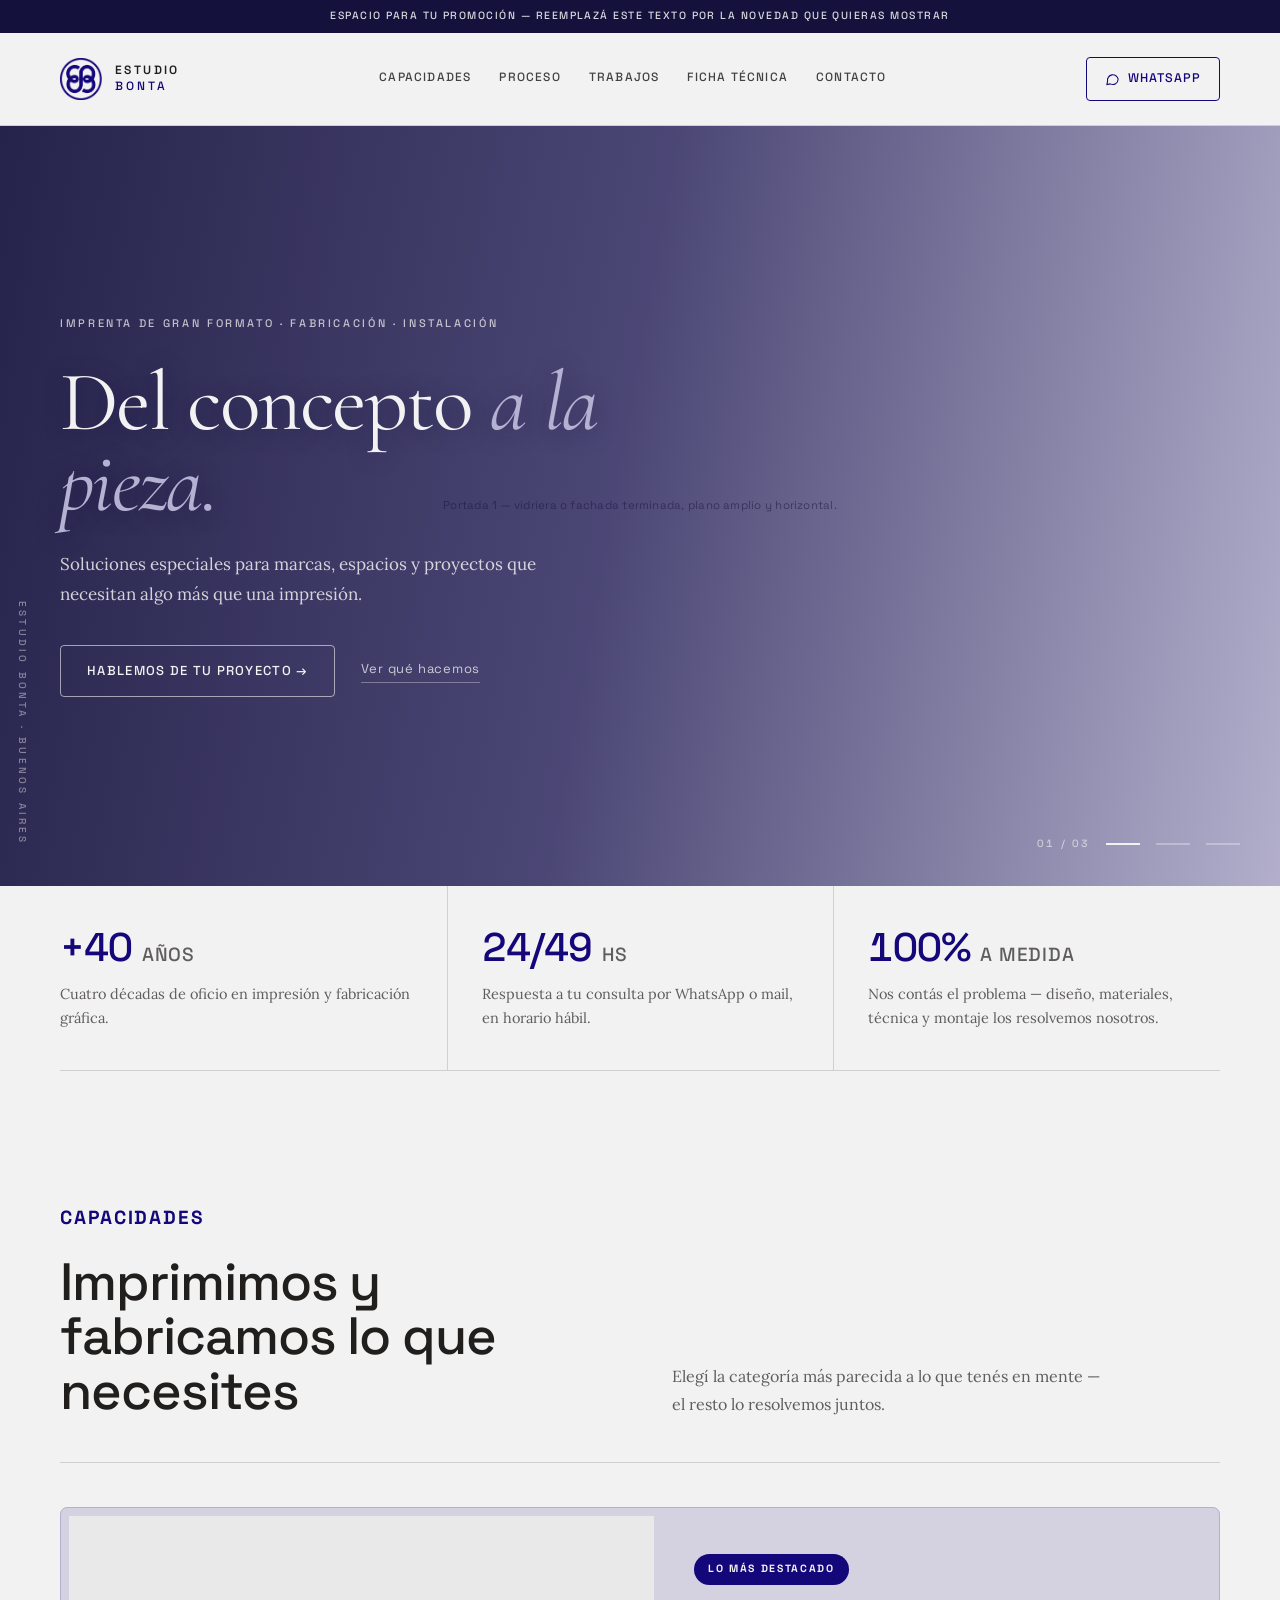
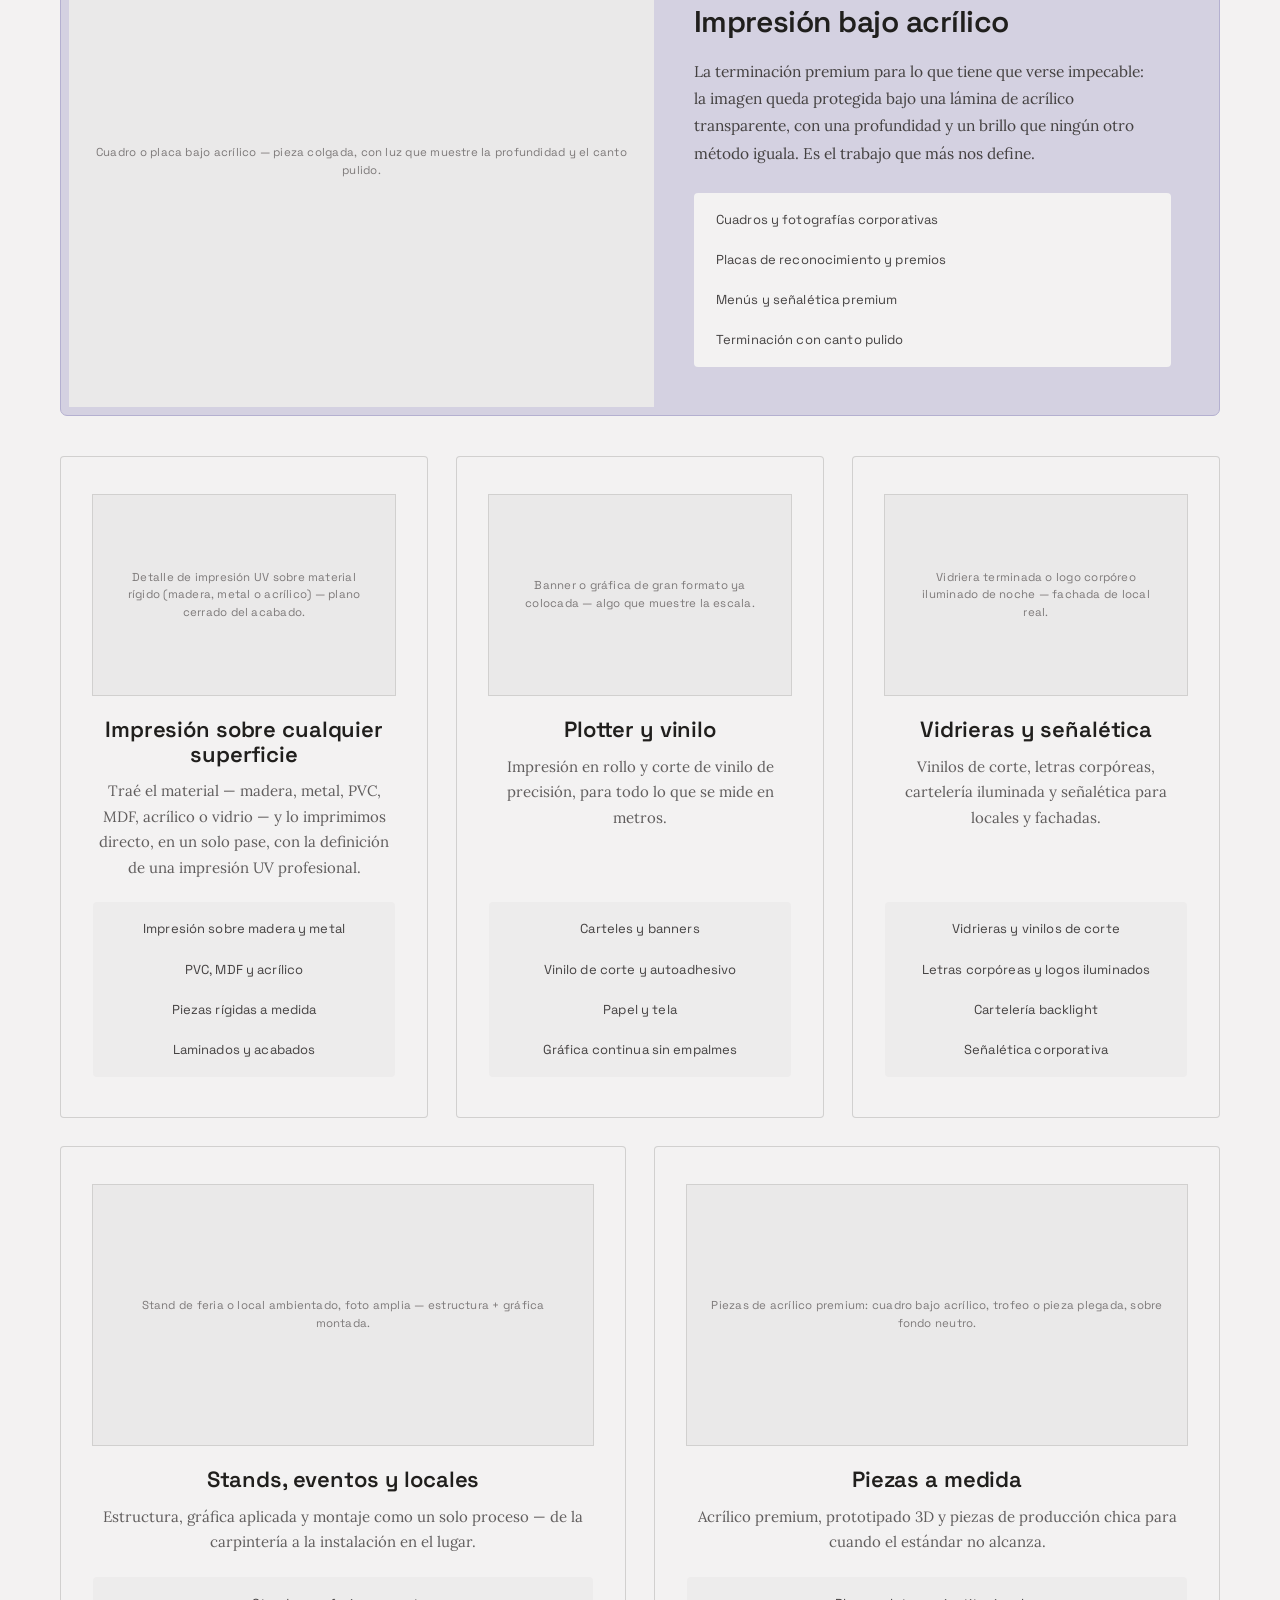
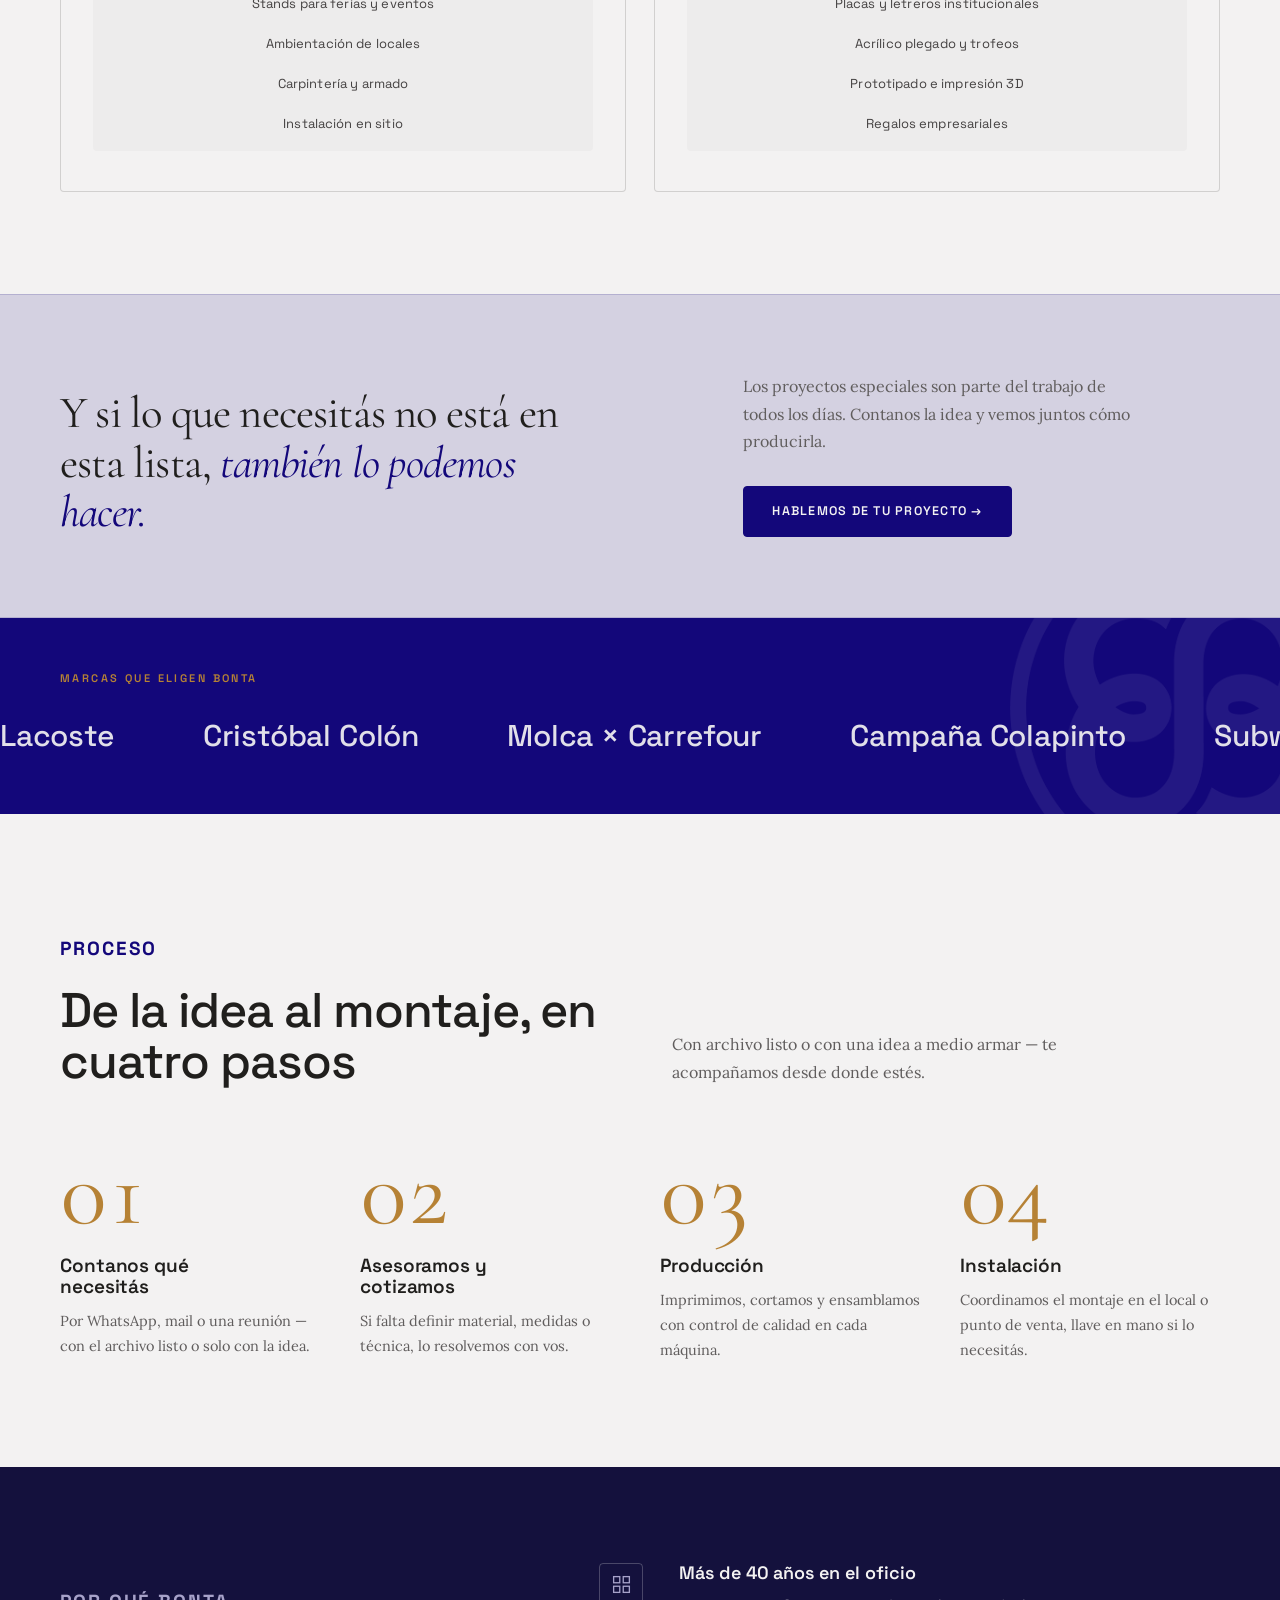
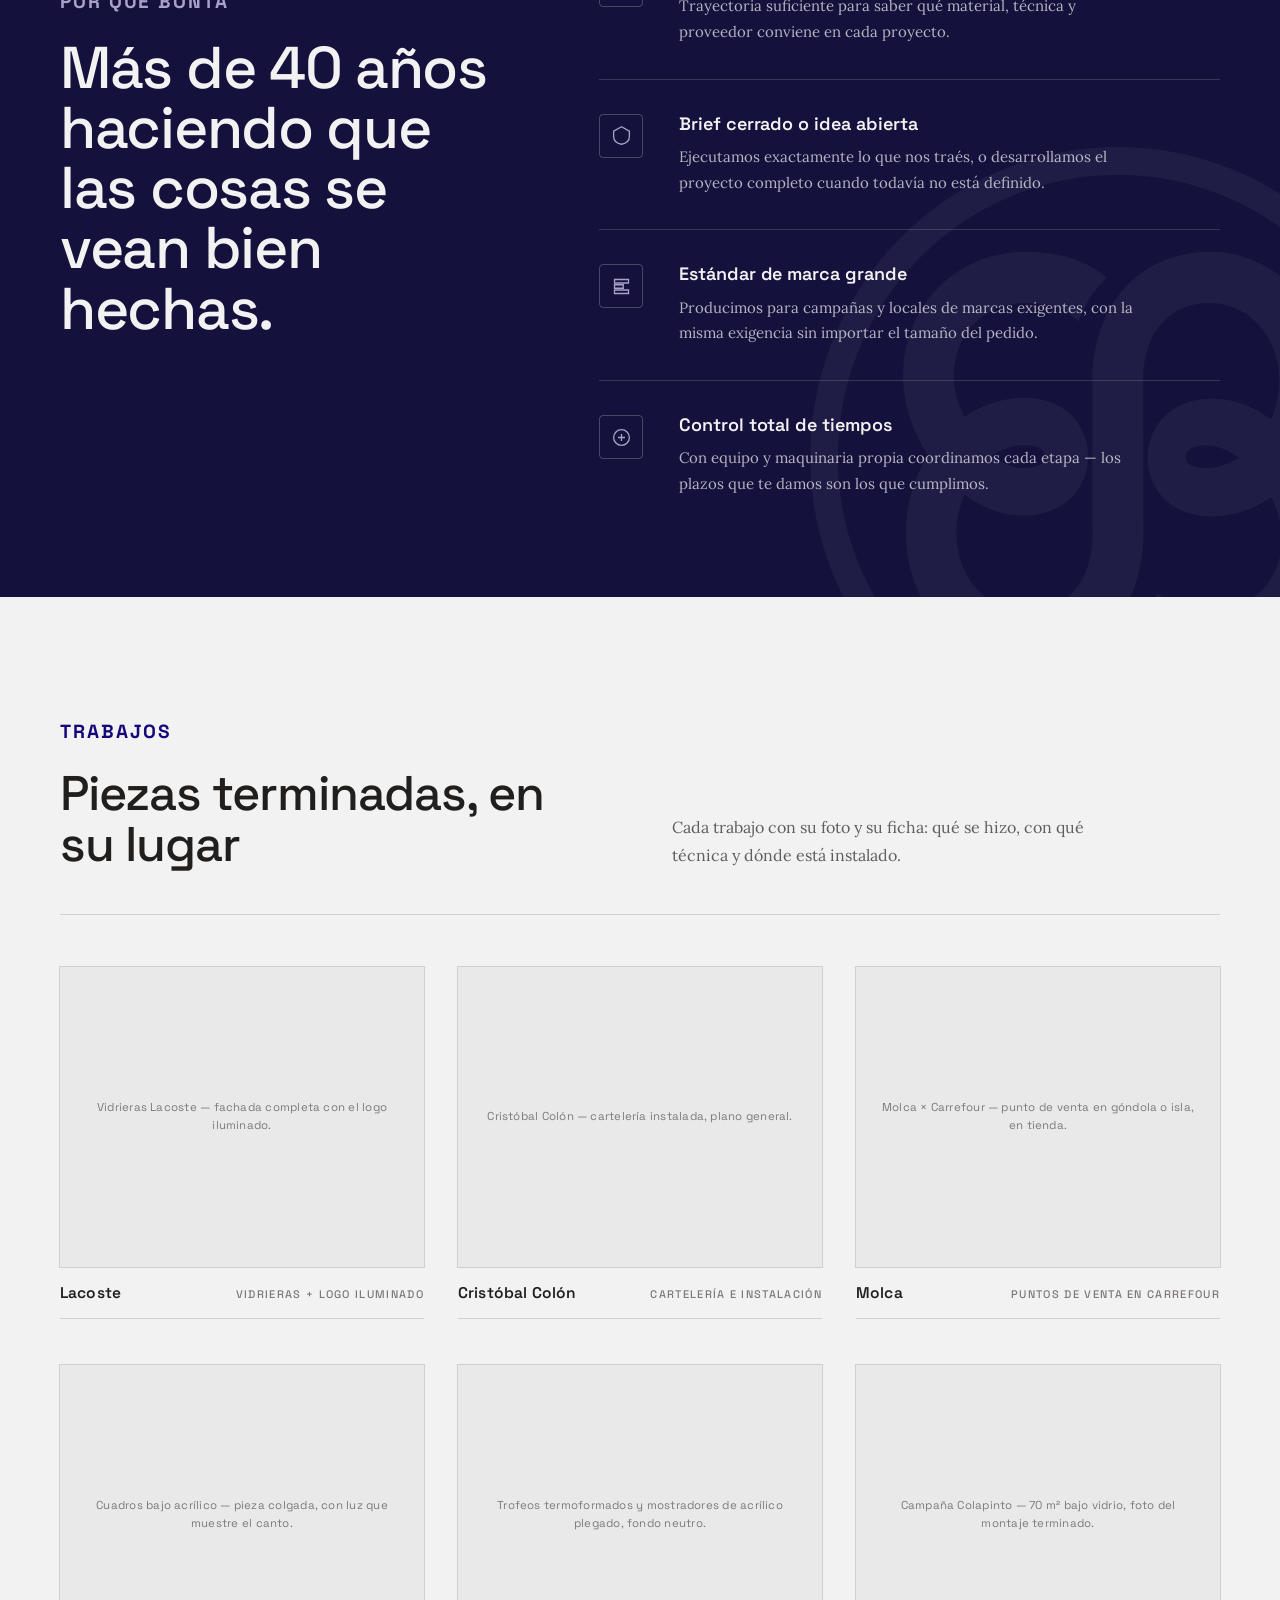
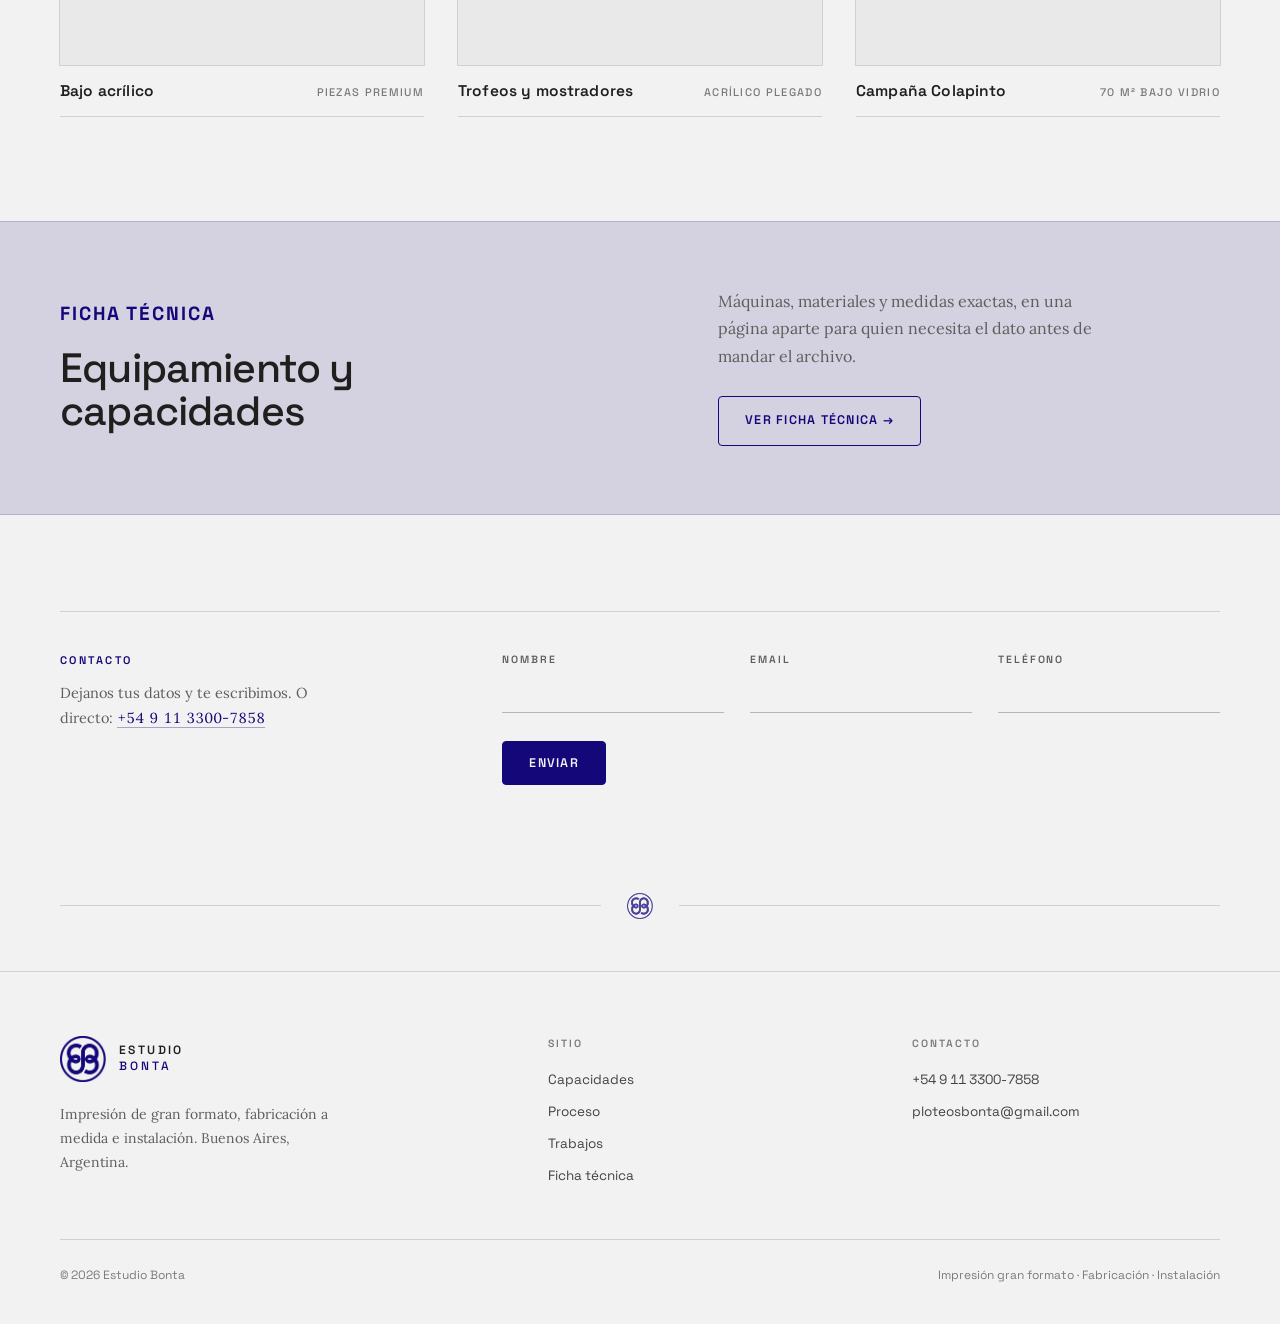
==== commit 59c8ae15: "Afina jerarquia, tipografia y detalles segun nueva ronda de feedback - Cambia la fuente UI de Archiv" ====
--- a/index.html
+++ b/index.html
@@ -7,17 +7,17 @@
 <meta name="description" content="Impresión de gran formato, fabricación a medida e instalación. Más de 40 años en Buenos Aires.">
 <link rel="icon" href="assets/img/logo-mark.png">
 <link rel="stylesheet" href="assets/css/tokens.css">
-<link href="https://fonts.googleapis.com/css2?family=Archivo:wght@400;500;600&display=swap" rel="stylesheet">
-<link rel="stylesheet" href="assets/css/site.css?v=3">
+<link href="https://fonts.googleapis.com/css2?family=Space+Grotesk:wght@400;500;600;700&display=swap" rel="stylesheet">
+<link rel="stylesheet" href="assets/css/site.css?v=4">
 </head>
 <body>
 <div style="background:var(--color-bg);color:var(--color-text);font-family:var(--font-body);min-height:100vh">
 
-  <div style="background:var(--paper-2);border-bottom:1px solid var(--color-divider)">
+  <div style="background:var(--ink)">
     <div data-pad style="max-width:1240px;margin:0 auto;padding:9px 40px;display:flex;justify-content:center">
       <div data-promo-carousel style="position:relative;width:100%;max-width:680px;height:15px;overflow:hidden">
-        <span data-promo-slide style="position:absolute;inset:0;display:flex;align-items:center;justify-content:center;opacity:1;transition:opacity .7s ease;font-family:var(--font-ui);font-size:10.5px;font-weight:500;letter-spacing:0.14em;text-transform:uppercase;color:var(--color-neutral-700);white-space:nowrap;text-align:center">Espacio para tu promoción — reemplazá este texto por la novedad que quieras mostrar</span>
-        <span data-promo-slide style="position:absolute;inset:0;display:flex;align-items:center;justify-content:center;opacity:0;transition:opacity .7s ease;font-family:var(--font-ui);font-size:10.5px;font-weight:500;letter-spacing:0.14em;text-transform:uppercase;color:var(--color-neutral-700);white-space:nowrap;text-align:center">Ej: "Escribinos por WhatsApp y coordinamos tu proyecto hoy"</span>
+        <span data-promo-slide style="position:absolute;inset:0;display:flex;align-items:center;justify-content:center;opacity:1;transition:opacity .7s ease;font-family:var(--font-ui);font-size:10.5px;font-weight:500;letter-spacing:0.14em;text-transform:uppercase;color:color-mix(in srgb, var(--color-bg) 88%, transparent);white-space:nowrap;text-align:center">Espacio para tu promoción — reemplazá este texto por la novedad que quieras mostrar</span>
+        <span data-promo-slide style="position:absolute;inset:0;display:flex;align-items:center;justify-content:center;opacity:0;transition:opacity .7s ease;font-family:var(--font-ui);font-size:10.5px;font-weight:500;letter-spacing:0.14em;text-transform:uppercase;color:color-mix(in srgb, var(--color-bg) 88%, transparent);white-space:nowrap;text-align:center">Ej: "Escribinos por WhatsApp y coordinamos tu proyecto hoy"</span>
       </div>
     </div>
   </div>
@@ -95,8 +95,8 @@
   <section id="capacidades" data-pad style="max-width:1240px;margin:0 auto;padding:132px 40px 0">
     <div data-split="head" data-rv style="opacity:0;transform:translateY(14px);transition:opacity .8s ease,transform .8s ease;display:grid;grid-template-columns:minmax(0,1fr) minmax(0,1fr);gap:64px;align-items:end;padding-bottom:44px;border-bottom:1px solid var(--color-divider)">
       <div>
-        <p style="font-family:var(--font-ui);font-size:15px;font-weight:700;letter-spacing:0.14em;text-transform:uppercase;color:var(--brand);margin:0 0 22px">Capacidades</p>
-        <h2 style="font-family:var(--font-ui);font-weight:500;font-size:clamp(38px,4.1vw,58px);line-height:1.04;letter-spacing:-0.02em;margin:0;max-width:20ch">Imprimimos y fabricamos lo que tu marca necesite</h2>
+        <p style="font-family:var(--font-ui);font-size:19px;font-weight:700;letter-spacing:0.1em;text-transform:uppercase;color:var(--brand);margin:0 0 22px">Capacidades</p>
+        <h2 style="font-family:var(--font-ui);font-weight:500;font-size:clamp(38px,4.1vw,58px);line-height:1.04;letter-spacing:-0.02em;margin:0;max-width:20ch">Imprimimos y fabricamos lo que necesites</h2>
       </div>
       <p style="margin:0;font-size:16px;line-height:1.72;color:var(--color-neutral-700);max-width:44ch">Elegí la categoría más parecida a lo que tenés en mente — el resto lo resolvemos juntos.</p>
     </div>
@@ -109,12 +109,14 @@
         <span style="display:inline-flex;align-items:center;align-self:flex-start;font-family:var(--font-ui);font-size:10.5px;font-weight:700;letter-spacing:0.16em;text-transform:uppercase;color:var(--color-bg);background:var(--brand);border-radius:999px;padding:7px 14px">Lo más destacado</span>
         <h3 style="font-family:var(--font-ui);font-weight:600;font-size:30px;letter-spacing:-0.016em;margin:0">Impresión bajo acrílico</h3>
         <p style="margin:0;font-size:15.5px;line-height:1.75;color:var(--color-neutral-800);max-width:46ch">La terminación premium para lo que tiene que verse impecable: la imagen queda protegida bajo una lámina de acrílico transparente, con una profundidad y un brillo que ningún otro método iguala. Es el trabajo que más nos define.</p>
-        <ul style="list-style:none;margin:6px 0 0;padding:0;display:flex;flex-direction:column;gap:6px">
+        <div style="margin-top:6px;background:var(--color-bg);border-radius:var(--radius-md);padding:8px">
+        <ul style="list-style:none;margin:0;padding:0;display:flex;flex-direction:column;gap:2px">
           <li data-item style="font-family:var(--font-ui);font-size:13px;font-weight:400;letter-spacing:0.01em;color:var(--color-neutral-800);padding:9px 14px;border-radius:var(--radius-sm);transition:background-color .25s ease, color .25s ease" class="x55">Cuadros y fotografías corporativas</li>
           <li data-item style="font-family:var(--font-ui);font-size:13px;font-weight:400;letter-spacing:0.01em;color:var(--color-neutral-800);padding:9px 14px;border-radius:var(--radius-sm);transition:background-color .25s ease, color .25s ease" class="x56">Placas de reconocimiento y premios</li>
           <li data-item style="font-family:var(--font-ui);font-size:13px;font-weight:400;letter-spacing:0.01em;color:var(--color-neutral-800);padding:9px 14px;border-radius:var(--radius-sm);transition:background-color .25s ease, color .25s ease" class="x57">Menús y señalética premium</li>
           <li data-item style="font-family:var(--font-ui);font-size:13px;font-weight:400;letter-spacing:0.01em;color:var(--color-neutral-800);padding:9px 14px;border-radius:var(--radius-sm);transition:background-color .25s ease, color .25s ease" class="x58">Terminación con canto pulido</li>
         </ul>
+        </div>
       </div>
     </div>
 
@@ -126,12 +128,14 @@
         <div style="display:flex;flex-direction:column;flex:1;width:100%">
           <h3 style="font-family:var(--font-ui);font-weight:600;font-size:22px;letter-spacing:-0.006em;margin:0 0 12px">Impresión sobre cualquier superficie</h3>
           <p style="margin:0 0 22px;font-size:15px;line-height:1.7;color:var(--color-neutral-700)">Traé el material — madera, metal, PVC, MDF, acrílico o vidrio — y lo imprimimos directo, en un solo pase, con la definición de una impresión UV profesional.</p>
-          <ul style="list-style:none;margin-top:auto;padding:0;display:flex;flex-direction:column;gap:6px">
+          <div style="margin-top:auto;width:100%;background:var(--paper-2);border-radius:var(--radius-md);padding:8px">
+          <ul style="list-style:none;margin:0;padding:0;display:flex;flex-direction:column;gap:2px">
             <li data-item style="font-family:var(--font-ui);font-size:13px;font-weight:400;letter-spacing:0.01em;color:var(--color-neutral-800);padding:9px 14px;border-radius:var(--radius-sm);transition:background-color .25s ease, color .25s ease" class="x11">Impresión sobre madera y metal</li>
             <li data-item style="font-family:var(--font-ui);font-size:13px;font-weight:400;letter-spacing:0.01em;color:var(--color-neutral-800);padding:9px 14px;border-radius:var(--radius-sm);transition:background-color .25s ease, color .25s ease" class="x12">PVC, MDF y acrílico</li>
             <li data-item style="font-family:var(--font-ui);font-size:13px;font-weight:400;letter-spacing:0.01em;color:var(--color-neutral-800);padding:9px 14px;border-radius:var(--radius-sm);transition:background-color .25s ease, color .25s ease" class="x13">Piezas rígidas a medida</li>
             <li data-item style="font-family:var(--font-ui);font-size:13px;font-weight:400;letter-spacing:0.01em;color:var(--color-neutral-800);padding:9px 14px;border-radius:var(--radius-sm);transition:background-color .25s ease, color .25s ease" class="x14">Laminados y acabados</li>
           </ul>
+          </div>
         </div>
       </article>
 
@@ -142,12 +146,14 @@
         <div style="display:flex;flex-direction:column;flex:1;width:100%">
           <h3 style="font-family:var(--font-ui);font-weight:600;font-size:22px;letter-spacing:-0.006em;margin:0 0 12px">Plotter y vinilo</h3>
           <p style="margin:0 0 22px;font-size:15px;line-height:1.7;color:var(--color-neutral-700)">Impresión en rollo y corte de vinilo de precisión, para todo lo que se mide en metros.</p>
-          <ul style="list-style:none;margin-top:auto;padding:0;display:flex;flex-direction:column;gap:6px">
+          <div style="margin-top:auto;width:100%;background:var(--paper-2);border-radius:var(--radius-md);padding:8px">
+          <ul style="list-style:none;margin:0;padding:0;display:flex;flex-direction:column;gap:2px">
             <li data-item style="font-family:var(--font-ui);font-size:13px;font-weight:400;letter-spacing:0.01em;color:var(--color-neutral-800);padding:9px 14px;border-radius:var(--radius-sm);transition:background-color .25s ease, color .25s ease" class="x16">Carteles y banners</li>
             <li data-item style="font-family:var(--font-ui);font-size:13px;font-weight:400;letter-spacing:0.01em;color:var(--color-neutral-800);padding:9px 14px;border-radius:var(--radius-sm);transition:background-color .25s ease, color .25s ease" class="x17">Vinilo de corte y autoadhesivo</li>
             <li data-item style="font-family:var(--font-ui);font-size:13px;font-weight:400;letter-spacing:0.01em;color:var(--color-neutral-800);padding:9px 14px;border-radius:var(--radius-sm);transition:background-color .25s ease, color .25s ease" class="x18">Papel y tela</li>
             <li data-item style="font-family:var(--font-ui);font-size:13px;font-weight:400;letter-spacing:0.01em;color:var(--color-neutral-800);padding:9px 14px;border-radius:var(--radius-sm);transition:background-color .25s ease, color .25s ease" class="x19">Gráfica continua sin empalmes</li>
           </ul>
+          </div>
         </div>
       </article>
 
@@ -158,12 +164,14 @@
         <div style="display:flex;flex-direction:column;flex:1;width:100%">
           <h3 style="font-family:var(--font-ui);font-weight:600;font-size:22px;letter-spacing:-0.006em;margin:0 0 12px">Vidrieras y señalética</h3>
           <p style="margin:0 0 22px;font-size:15px;line-height:1.7;color:var(--color-neutral-700)">Vinilos de corte, letras corpóreas, cartelería iluminada y señalética para locales y fachadas.</p>
-          <ul style="list-style:none;margin-top:auto;padding:0;display:flex;flex-direction:column;gap:6px">
+          <div style="margin-top:auto;width:100%;background:var(--paper-2);border-radius:var(--radius-md);padding:8px">
+          <ul style="list-style:none;margin:0;padding:0;display:flex;flex-direction:column;gap:2px">
             <li data-item style="font-family:var(--font-ui);font-size:13px;font-weight:400;letter-spacing:0.01em;color:var(--color-neutral-800);padding:9px 14px;border-radius:var(--radius-sm);transition:background-color .25s ease, color .25s ease" class="x21">Vidrieras y vinilos de corte</li>
             <li data-item style="font-family:var(--font-ui);font-size:13px;font-weight:400;letter-spacing:0.01em;color:var(--color-neutral-800);padding:9px 14px;border-radius:var(--radius-sm);transition:background-color .25s ease, color .25s ease" class="x22">Letras corpóreas y logos iluminados</li>
             <li data-item style="font-family:var(--font-ui);font-size:13px;font-weight:400;letter-spacing:0.01em;color:var(--color-neutral-800);padding:9px 14px;border-radius:var(--radius-sm);transition:background-color .25s ease, color .25s ease" class="x23">Cartelería backlight</li>
             <li data-item style="font-family:var(--font-ui);font-size:13px;font-weight:400;letter-spacing:0.01em;color:var(--color-neutral-800);padding:9px 14px;border-radius:var(--radius-sm);transition:background-color .25s ease, color .25s ease" class="x24">Señalética corporativa</li>
           </ul>
+          </div>
         </div>
       </article>
 
@@ -174,12 +182,14 @@
         <div style="display:flex;flex-direction:column;flex:1;width:100%">
           <h3 style="font-family:var(--font-ui);font-weight:600;font-size:22px;letter-spacing:-0.006em;margin:0 0 12px">Stands, eventos y locales</h3>
           <p style="margin:0 0 22px;font-size:15px;line-height:1.7;color:var(--color-neutral-700)">Estructura, gráfica aplicada y montaje como un solo proceso — de la carpintería a la instalación en el lugar.</p>
-          <ul style="list-style:none;margin-top:auto;padding:0;display:flex;flex-direction:column;gap:6px">
+          <div style="margin-top:auto;width:100%;background:var(--paper-2);border-radius:var(--radius-md);padding:8px">
+          <ul style="list-style:none;margin:0;padding:0;display:flex;flex-direction:column;gap:2px">
             <li data-item style="font-family:var(--font-ui);font-size:13px;font-weight:400;letter-spacing:0.01em;color:var(--color-neutral-800);padding:9px 14px;border-radius:var(--radius-sm);transition:background-color .25s ease, color .25s ease" class="x26">Stands para ferias y eventos</li>
             <li data-item style="font-family:var(--font-ui);font-size:13px;font-weight:400;letter-spacing:0.01em;color:var(--color-neutral-800);padding:9px 14px;border-radius:var(--radius-sm);transition:background-color .25s ease, color .25s ease" class="x27">Ambientación de locales</li>
             <li data-item style="font-family:var(--font-ui);font-size:13px;font-weight:400;letter-spacing:0.01em;color:var(--color-neutral-800);padding:9px 14px;border-radius:var(--radius-sm);transition:background-color .25s ease, color .25s ease" class="x28">Carpintería y armado</li>
             <li data-item style="font-family:var(--font-ui);font-size:13px;font-weight:400;letter-spacing:0.01em;color:var(--color-neutral-800);padding:9px 14px;border-radius:var(--radius-sm);transition:background-color .25s ease, color .25s ease" class="x29">Instalación en sitio</li>
           </ul>
+          </div>
         </div>
       </article>
 
@@ -190,12 +200,14 @@
         <div style="display:flex;flex-direction:column;flex:1;width:100%">
           <h3 style="font-family:var(--font-ui);font-weight:600;font-size:22px;letter-spacing:-0.006em;margin:0 0 12px">Piezas a medida</h3>
           <p style="margin:0 0 22px;font-size:15px;line-height:1.7;color:var(--color-neutral-700)">Acrílico premium, prototipado 3D y piezas de producción chica para cuando el estándar no alcanza.</p>
-          <ul style="list-style:none;margin-top:auto;padding:0;display:flex;flex-direction:column;gap:6px">
+          <div style="margin-top:auto;width:100%;background:var(--paper-2);border-radius:var(--radius-md);padding:8px">
+          <ul style="list-style:none;margin:0;padding:0;display:flex;flex-direction:column;gap:2px">
             <li data-item style="font-family:var(--font-ui);font-size:13px;font-weight:400;letter-spacing:0.01em;color:var(--color-neutral-800);padding:9px 14px;border-radius:var(--radius-sm);transition:background-color .25s ease, color .25s ease" class="x31">Placas y letreros institucionales</li>
             <li data-item style="font-family:var(--font-ui);font-size:13px;font-weight:400;letter-spacing:0.01em;color:var(--color-neutral-800);padding:9px 14px;border-radius:var(--radius-sm);transition:background-color .25s ease, color .25s ease" class="x32">Acrílico plegado y trofeos</li>
             <li data-item style="font-family:var(--font-ui);font-size:13px;font-weight:400;letter-spacing:0.01em;color:var(--color-neutral-800);padding:9px 14px;border-radius:var(--radius-sm);transition:background-color .25s ease, color .25s ease" class="x33">Prototipado e impresión 3D</li>
             <li data-item style="font-family:var(--font-ui);font-size:13px;font-weight:400;letter-spacing:0.01em;color:var(--color-neutral-800);padding:9px 14px;border-radius:var(--radius-sm);transition:background-color .25s ease, color .25s ease" class="x34">Regalos empresariales</li>
           </ul>
+          </div>
         </div>
       </article>
     </div>
@@ -204,7 +216,7 @@
   <section aria-label="Proyectos a medida" style="margin-top:102px;background:var(--wash);border-top:1px solid var(--wash-line);border-bottom:1px solid var(--wash-line)">
     <div data-pad style="max-width:1240px;margin:0 auto;padding:78px 40px 80px">
       <div data-split="remate" data-rv style="opacity:0;transform:translateY(14px);transition:opacity .8s ease,transform .8s ease;display:grid;grid-template-columns:minmax(0,1.3fr) minmax(0,1fr);gap:64px;align-items:end">
-        <h2 style="font-family:var(--font-ui);font-weight:500;font-size:clamp(32px,3.5vw,50px);line-height:1.1;letter-spacing:-0.02em;margin:0;max-width:26ch">Y si lo que necesitás no está en esta lista, <span style="font-weight:700;color:var(--brand)">también lo podemos hacer.</span></h2>
+        <h2 style="font-family:var(--font-heading);font-weight:400;font-size:clamp(32px,3.5vw,50px);line-height:1.1;letter-spacing:-0.018em;margin:0;max-width:26ch">Y si lo que necesitás no está en esta lista, <em style="font-style:italic;color:var(--brand)">también lo podemos hacer.</em></h2>
         <div>
           <p style="margin:0 0 30px;font-size:16px;line-height:1.72;color:var(--color-neutral-700);max-width:40ch">Los proyectos especiales son parte del trabajo de todos los días. Contanos la idea y vemos juntos cómo producirla.</p>
           <a href="#contacto" style="display:inline-flex;align-items:center;gap:10px;font-family:var(--font-ui);font-size:12.5px;font-weight:600;letter-spacing:0.1em;text-transform:uppercase;color:var(--color-bg);background:var(--brand);border:1px solid var(--brand);border-radius:var(--radius-md);padding:15px 28px;white-space:nowrap;transition:background .25s" class="x35">Hablemos de tu proyecto →</a>
@@ -231,7 +243,7 @@
   <section id="proceso" data-pad style="max-width:1240px;margin:0 auto;padding:120px 40px 0">
     <div data-split="head" data-rv style="opacity:0;transform:translateY(14px);transition:opacity .8s ease,transform .8s ease;display:grid;grid-template-columns:minmax(0,1fr) minmax(0,1fr);gap:64px;align-items:end;padding-bottom:44px">
       <div>
-        <p style="font-family:var(--font-ui);font-size:15px;font-weight:700;letter-spacing:0.14em;text-transform:uppercase;color:var(--brand);margin:0 0 22px">Proceso</p>
+        <p style="font-family:var(--font-ui);font-size:19px;font-weight:700;letter-spacing:0.1em;text-transform:uppercase;color:var(--brand);margin:0 0 22px">Proceso</p>
         <h2 style="font-family:var(--font-ui);font-weight:500;font-size:clamp(36px,3.8vw,54px);line-height:1.04;letter-spacing:-0.02em;margin:0;max-width:18ch">De la idea al montaje, en cuatro pasos</h2>
       </div>
       <p style="margin:0;font-size:16px;line-height:1.72;color:var(--color-neutral-700);max-width:44ch">Con archivo listo o con una idea a medio armar — te acompañamos desde donde estés.</p>
@@ -266,7 +278,7 @@
     <div data-pad style="position:relative;max-width:1240px;margin:0 auto;padding:96px 40px 100px">
       <div data-split="why" style="display:grid;grid-template-columns:minmax(0,0.85fr) minmax(0,1.15fr);gap:80px;align-items:start">
         <div data-rv data-whysticky style="opacity:0;transform:translateY(14px);transition:opacity .8s ease,transform .8s ease;position:sticky;top:120px">
-          <p style="font-family:var(--font-ui);font-size:15px;font-weight:700;letter-spacing:0.14em;text-transform:uppercase;color:var(--brand-light);margin:0 0 22px">Por qué Bonta</p>
+          <p style="font-family:var(--font-ui);font-size:19px;font-weight:700;letter-spacing:0.1em;text-transform:uppercase;color:var(--brand-light);margin:0 0 22px">Por qué Bonta</p>
           <h2 style="font-family:var(--font-ui);font-weight:500;font-size:clamp(42px,4.6vw,66px);line-height:1.02;letter-spacing:-0.022em;margin:0;max-width:12ch;color:var(--color-bg)">Más de 40 años haciendo que las cosas se vean bien hechas.</h2>
         </div>
         <ul style="list-style:none;margin:0;padding:0;display:flex;flex-direction:column">
@@ -306,7 +318,7 @@
   <section id="trabajos" data-pad style="max-width:1240px;margin:0 auto;padding:120px 40px 0">
     <div data-split="head" data-rv style="opacity:0;transform:translateY(14px);transition:opacity .8s ease,transform .8s ease;display:grid;grid-template-columns:minmax(0,1fr) minmax(0,1fr);gap:64px;align-items:end;padding-bottom:44px;border-bottom:1px solid var(--color-divider)">
       <div>
-        <p style="font-family:var(--font-ui);font-size:15px;font-weight:700;letter-spacing:0.14em;text-transform:uppercase;color:var(--brand);margin:0 0 22px">Trabajos</p>
+        <p style="font-family:var(--font-ui);font-size:19px;font-weight:700;letter-spacing:0.1em;text-transform:uppercase;color:var(--brand);margin:0 0 22px">Trabajos</p>
         <h2 style="font-family:var(--font-ui);font-weight:500;font-size:clamp(36px,3.8vw,54px);line-height:1.04;letter-spacing:-0.02em;margin:0;max-width:18ch">Piezas terminadas, en su lugar</h2>
       </div>
       <p style="margin:0;font-size:16px;line-height:1.72;color:var(--color-neutral-700);max-width:44ch">Cada trabajo con su foto y su ficha: qué se hizo, con qué técnica y dónde está instalado.</p>
@@ -374,7 +386,7 @@
     <div data-pad style="max-width:1240px;margin:0 auto;padding:66px 40px 68px">
       <div data-split="ficha" data-rv style="opacity:0;transform:translateY(14px);transition:opacity .8s ease,transform .8s ease;display:grid;grid-template-columns:minmax(0,1.2fr) minmax(0,1fr);gap:56px;align-items:center">
         <div>
-          <p style="font-family:var(--font-ui);font-size:15px;font-weight:700;letter-spacing:0.14em;text-transform:uppercase;color:var(--brand);margin:0 0 18px">Ficha técnica</p>
+          <p style="font-family:var(--font-ui);font-size:19px;font-weight:700;letter-spacing:0.1em;text-transform:uppercase;color:var(--brand);margin:0 0 18px">Ficha técnica</p>
           <h2 style="font-family:var(--font-ui);font-weight:500;font-size:clamp(32px,3.2vw,46px);line-height:1.06;letter-spacing:-0.02em;margin:0;max-width:20ch">Equipamiento y capacidades</h2>
         </div>
         <div>
@@ -457,6 +469,6 @@
     <img src="assets/img/whatsapp.png" alt="" width="60" height="60" style="display:block;width:60px;height:60px;border-radius:50%">
   </a>
 </div>
-<script src="assets/js/site.js?v=3"></script>
+<script src="assets/js/site.js?v=4"></script>
 </body>
 </html>
--- a/assets/css/site.css
+++ b/assets/css/site.css
@@ -4,7 +4,7 @@
     --brand: #13077a;
     --brand-soft: color-mix(in srgb, #13077a 7%, transparent);
     --brand-light: color-mix(in srgb, #13077a 34%, #f3f2f2);
-    --font-ui: "Archivo", system-ui, sans-serif;
+    --font-ui: "Space Grotesk", system-ui, sans-serif;
     --ink: #14113d;
     --paper-2: color-mix(in srgb, var(--color-surface) 62%, var(--color-bg));
     --gold: #b68235;
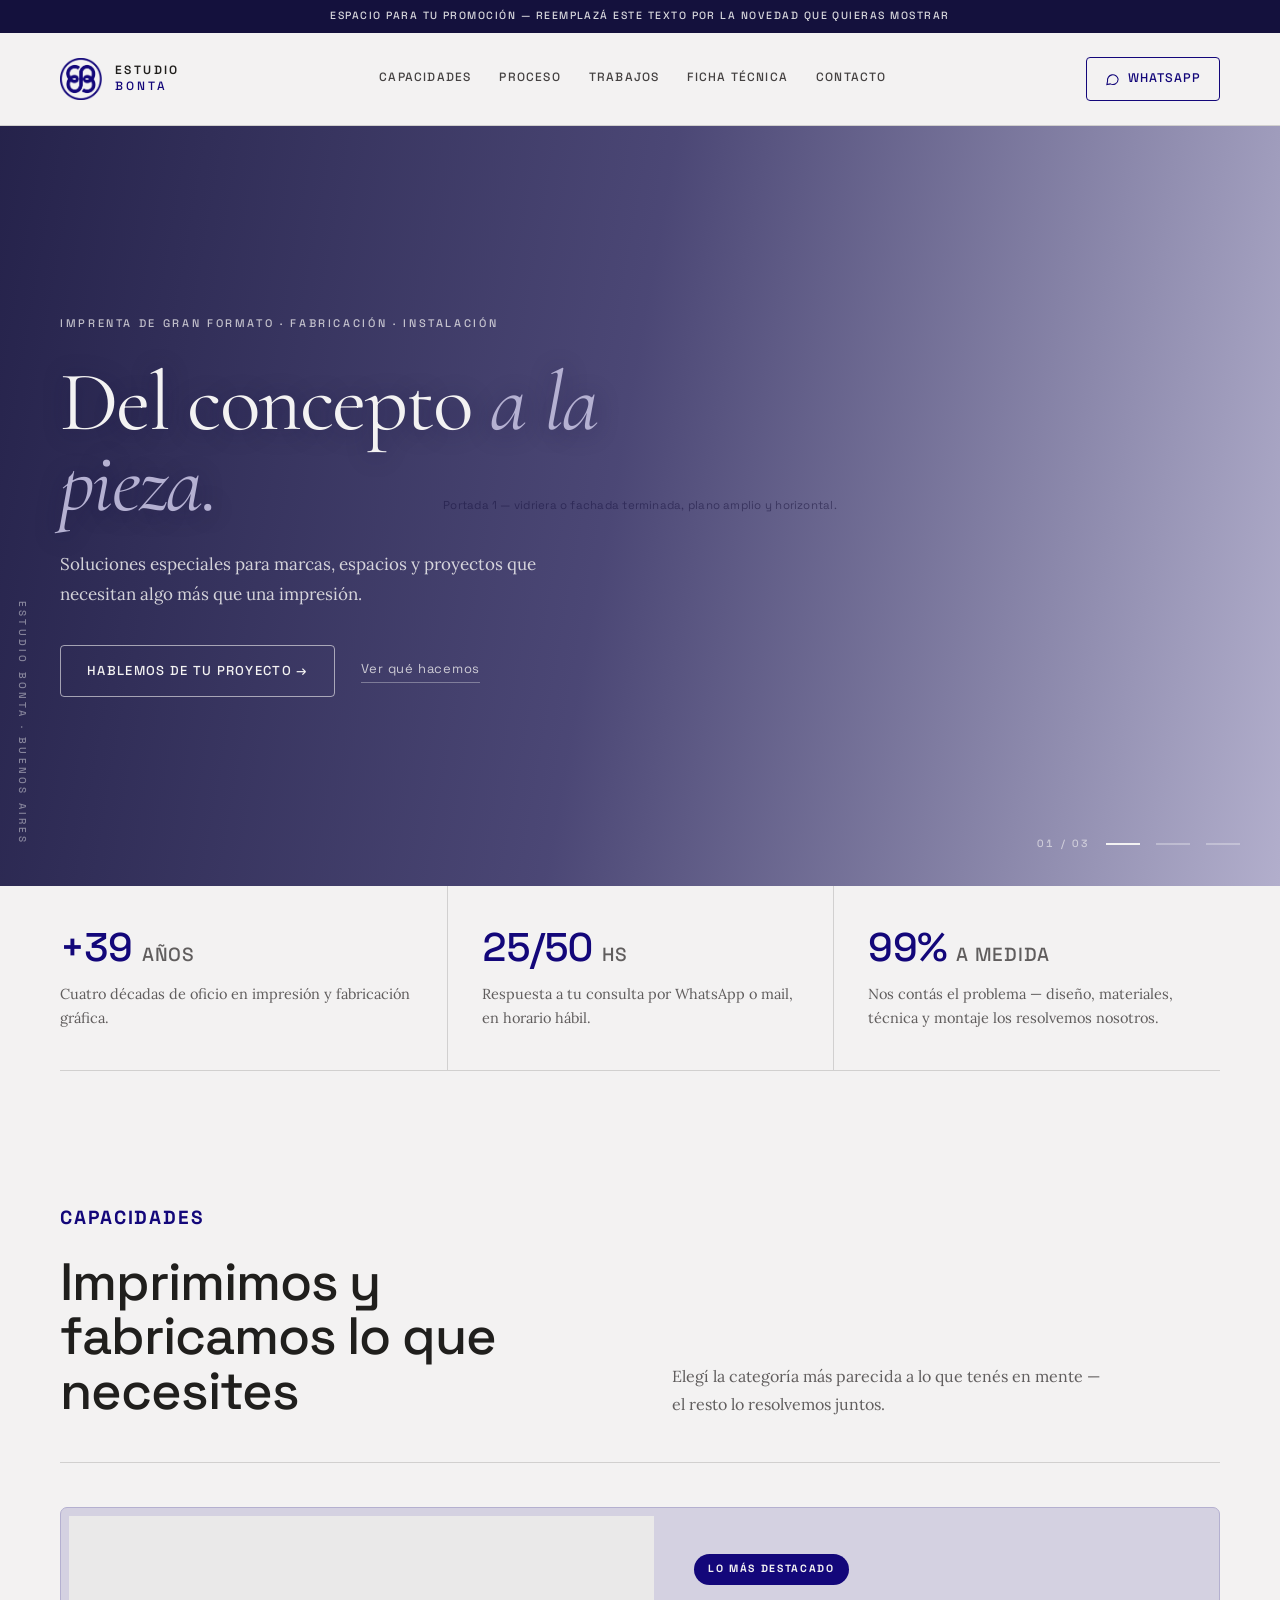
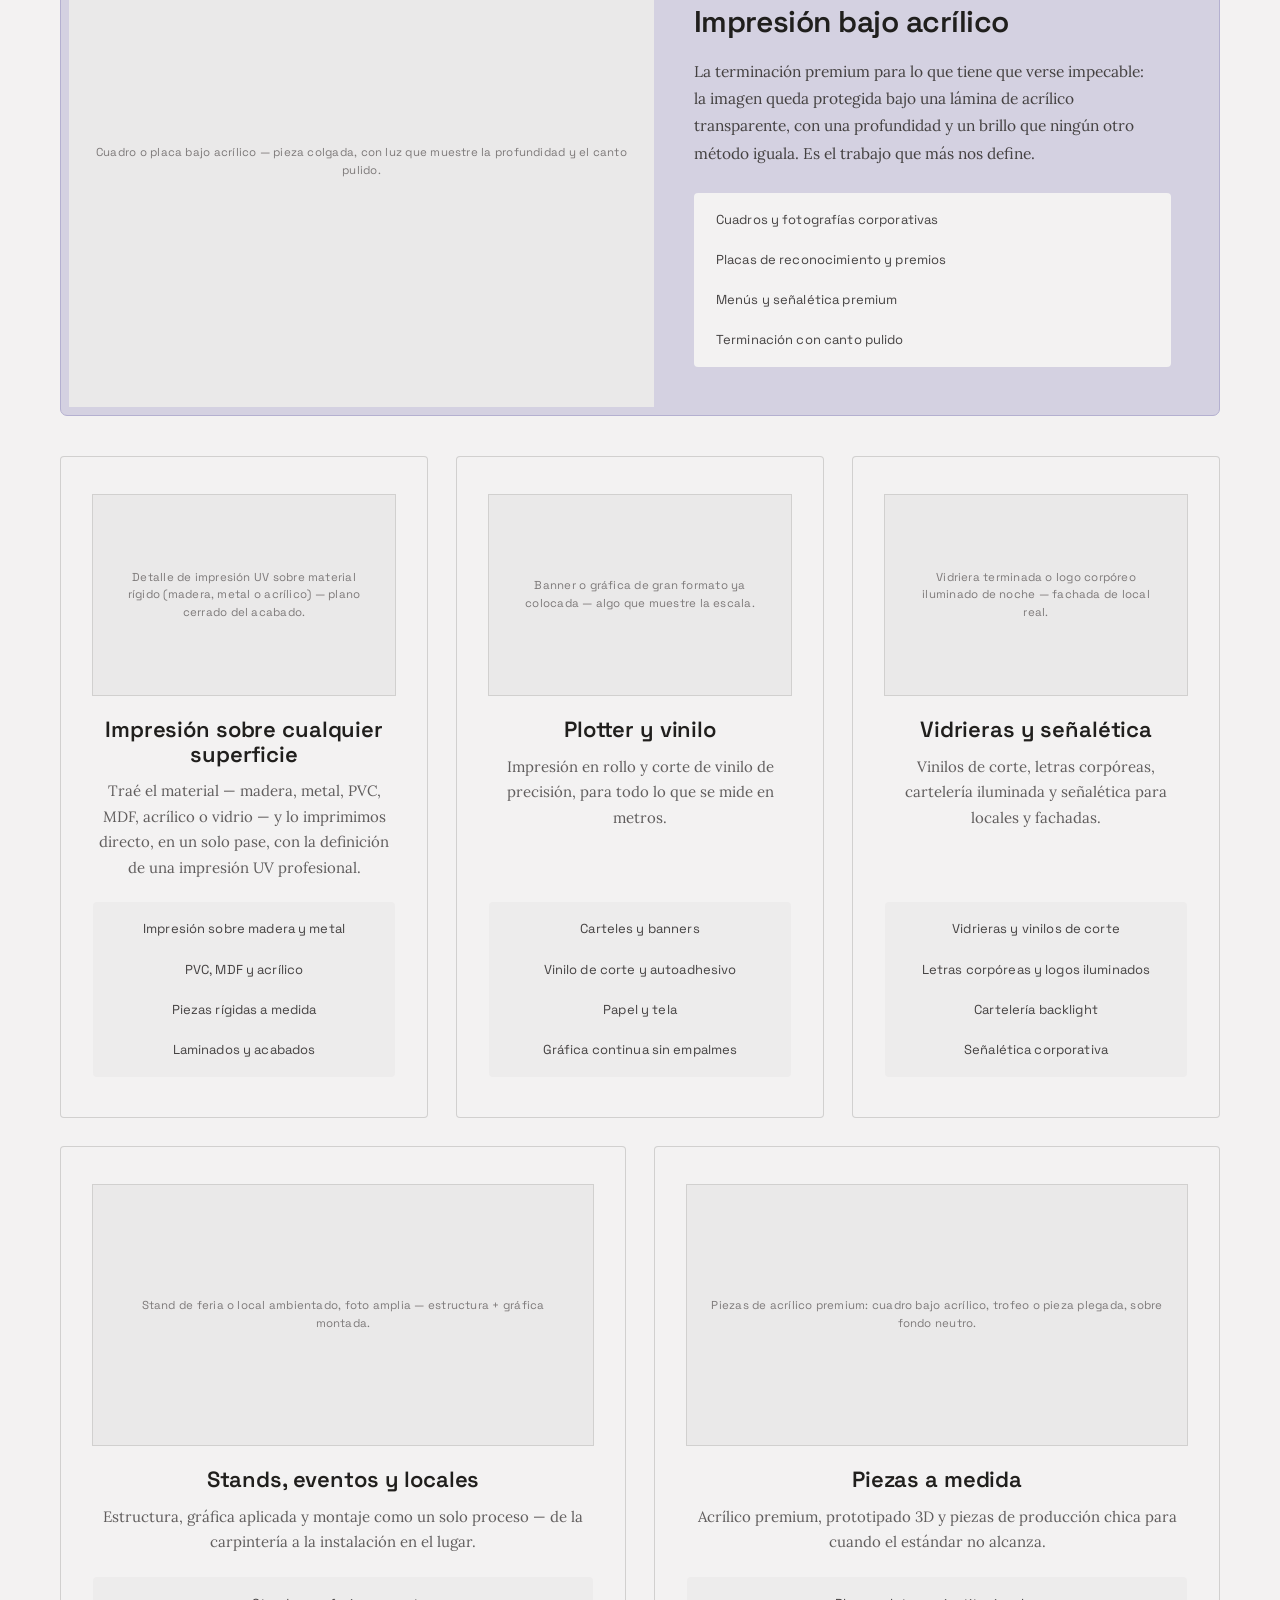
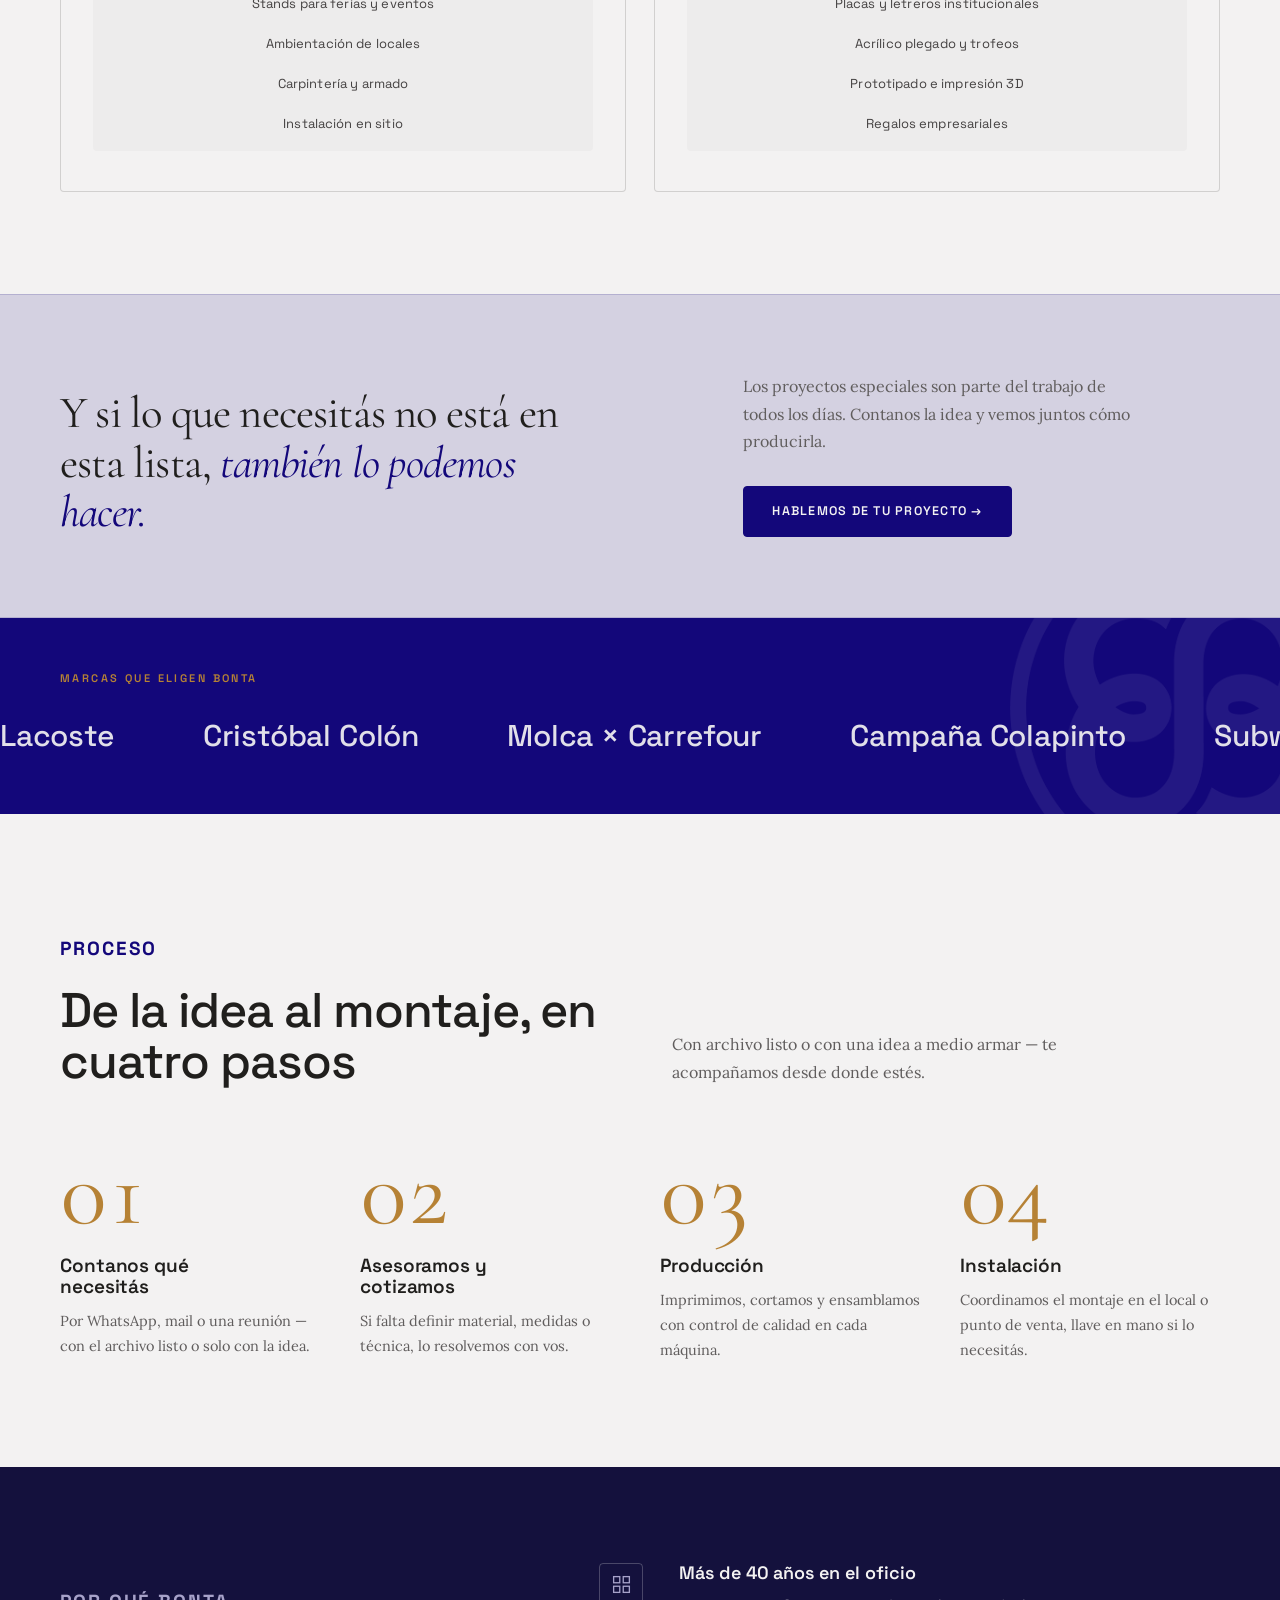
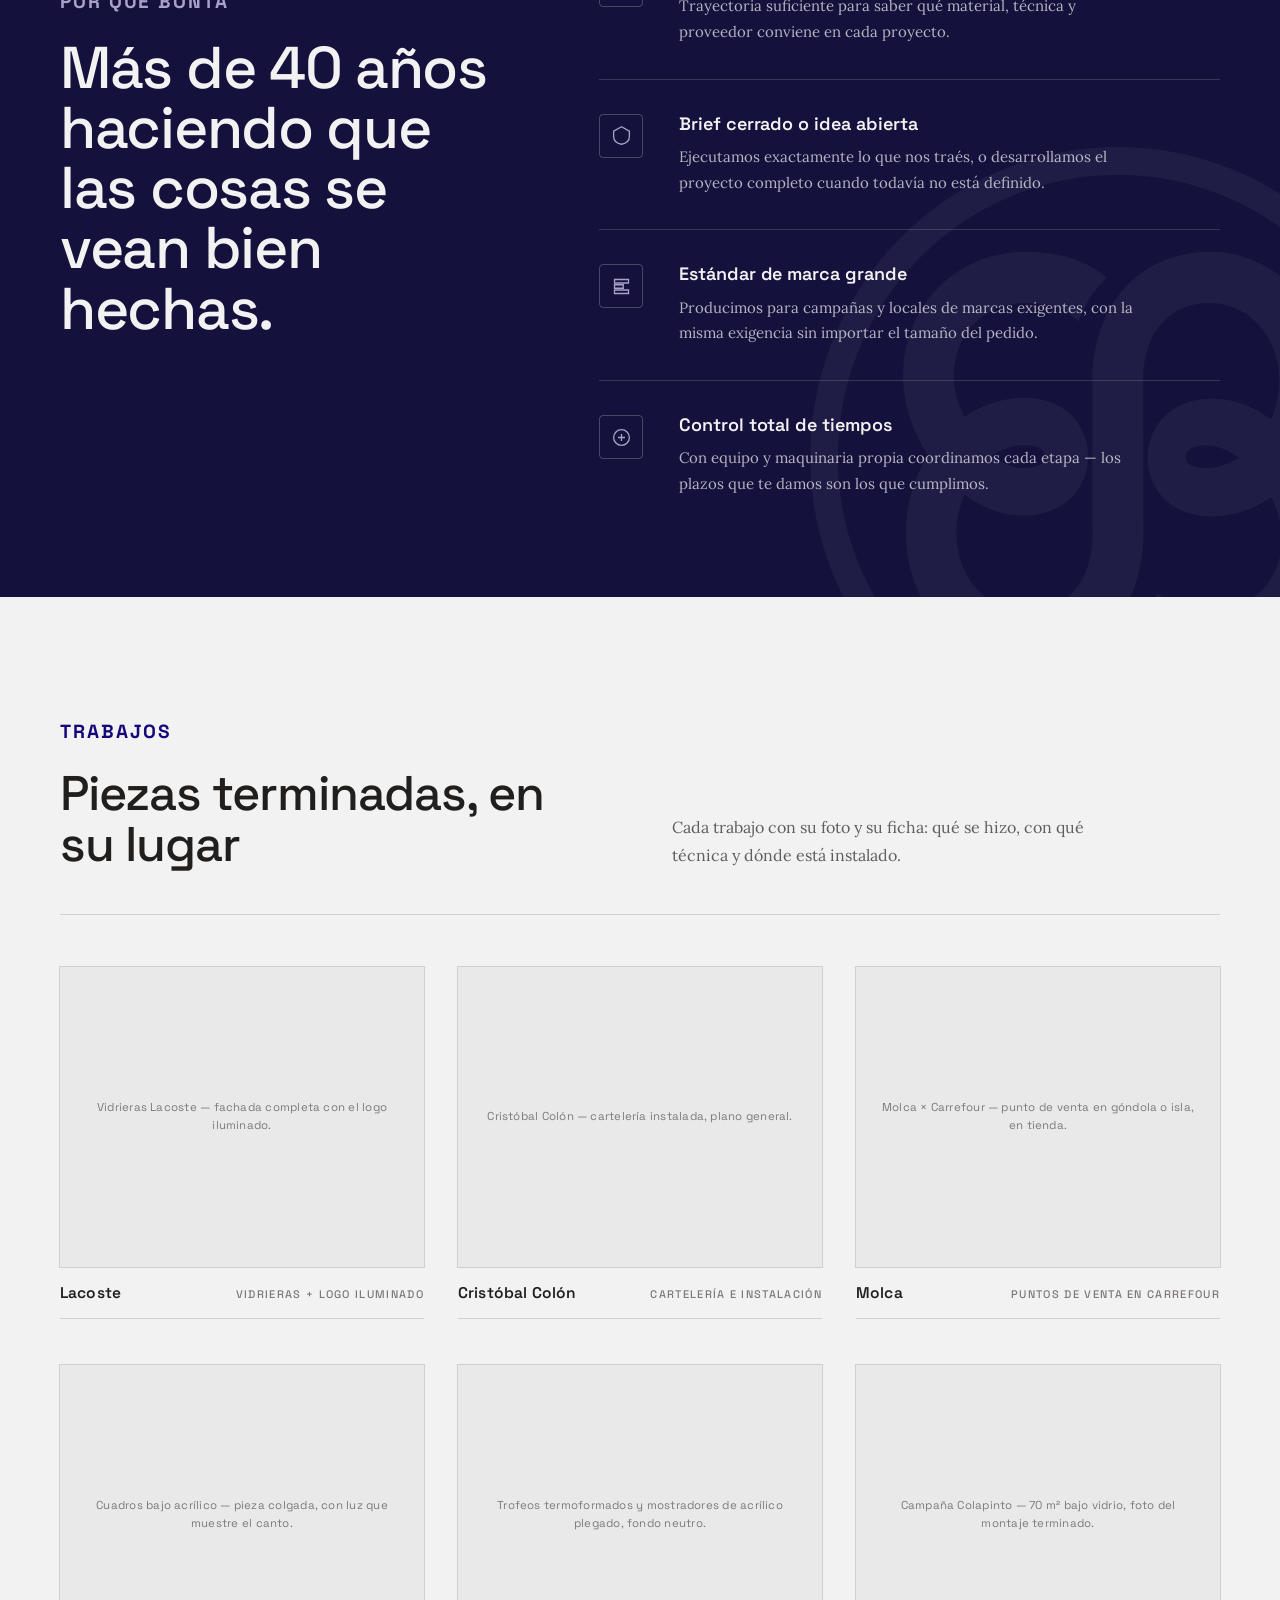
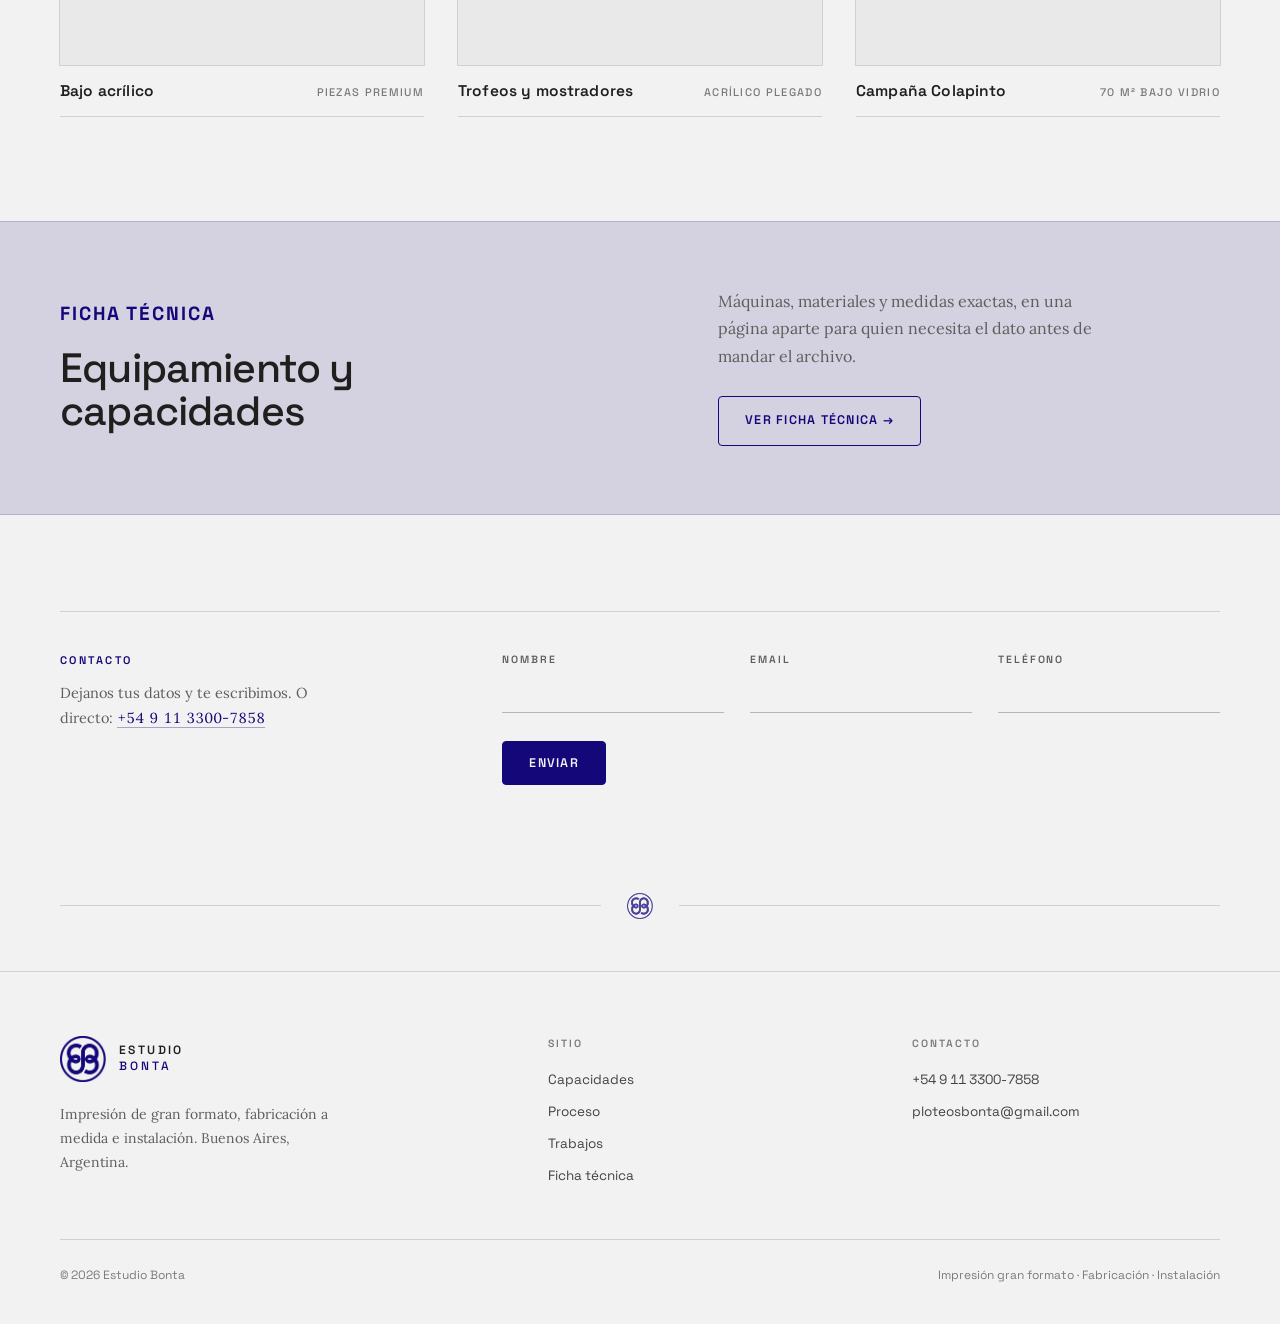
==== commit 5e564f5d: "Agrega menu mobile con boton hamburguesa animado y scroll suave - Boton de 3 lineas en el header (so" ====
--- a/index.html
+++ b/index.html
@@ -8,7 +8,7 @@
 <link rel="icon" href="assets/img/logo-mark.png">
 <link rel="stylesheet" href="assets/css/tokens.css">
 <link href="https://fonts.googleapis.com/css2?family=Space+Grotesk:wght@400;500;600;700&display=swap" rel="stylesheet">
-<link rel="stylesheet" href="assets/css/site.css?v=4">
+<link rel="stylesheet" href="assets/css/site.css?v=5">
 </head>
 <body>
 <div style="background:var(--color-bg);color:var(--color-text);font-family:var(--font-body);min-height:100vh">
@@ -39,6 +39,22 @@
         <svg width="15" height="15" viewBox="0 0 24 24" fill="none" stroke="currentColor" stroke-width="1.7"><path d="M21 11.5a8.5 8.5 0 0 1-12.4 7.5L3 20l1.1-5.4A8.5 8.5 0 1 1 21 11.5Z"/></svg>
         WhatsApp
       </a>
+      <button type="button" data-menu-toggle aria-expanded="false" aria-controls="mobile-menu" aria-label="Abrir menú" style="display:none;align-items:center;justify-content:center;width:42px;height:42px;padding:0;flex-shrink:0;border:1px solid var(--color-divider);border-radius:var(--radius-md);background:transparent;cursor:pointer;color:var(--color-text)">
+        <svg width="18" height="18" viewBox="0 0 24 24" fill="none" stroke="currentColor" stroke-width="2" stroke-linecap="round" stroke-linejoin="round" style="pointer-events:none">
+          <path data-menu-bar="top" d="M4 12L20 12" style="transform-origin:center;transform:translateY(-7px);transition:transform .3s cubic-bezier(.5,.85,.25,1.1)"></path>
+          <path data-menu-bar="mid" d="M4 12H20" style="transform-origin:center;transition:transform .3s cubic-bezier(.5,.85,.25,1.8)"></path>
+          <path data-menu-bar="bottom" d="M4 12H20" style="transform-origin:center;transform:translateY(7px);transition:transform .3s cubic-bezier(.5,.85,.25,1.1)"></path>
+        </svg>
+      </button>
+    </div>
+    <div id="mobile-menu" data-mobile-menu style="display:none;opacity:0;transform:translateY(-8px);transition:opacity .3s ease,transform .3s ease;position:absolute;top:100%;left:0;right:0;background:var(--color-bg);border-bottom:1px solid var(--color-divider);box-shadow:0 16px 28px color-mix(in srgb, #000000 12%, transparent)">
+      <nav data-pad style="display:flex;flex-direction:column;max-width:1240px;margin:0 auto;padding:8px 40px 16px">
+        <a href="#capacidades" data-menu-link style="padding:15px 0;font-family:var(--font-ui);font-size:14px;font-weight:500;letter-spacing:0.06em;text-transform:uppercase;color:var(--color-neutral-800);border-bottom:1px solid var(--color-divider)" class="x59">Capacidades</a>
+        <a href="#proceso" data-menu-link style="padding:15px 0;font-family:var(--font-ui);font-size:14px;font-weight:500;letter-spacing:0.06em;text-transform:uppercase;color:var(--color-neutral-800);border-bottom:1px solid var(--color-divider)" class="x60">Proceso</a>
+        <a href="#trabajos" data-menu-link style="padding:15px 0;font-family:var(--font-ui);font-size:14px;font-weight:500;letter-spacing:0.06em;text-transform:uppercase;color:var(--color-neutral-800);border-bottom:1px solid var(--color-divider)" class="x61">Trabajos</a>
+        <a href="ficha-tecnica.html" data-menu-link style="padding:15px 0;font-family:var(--font-ui);font-size:14px;font-weight:500;letter-spacing:0.06em;text-transform:uppercase;color:var(--color-neutral-800);border-bottom:1px solid var(--color-divider)" class="x62">Ficha técnica</a>
+        <a href="#contacto" data-menu-link style="padding:15px 0;font-family:var(--font-ui);font-size:14px;font-weight:500;letter-spacing:0.06em;text-transform:uppercase;color:var(--color-neutral-800)" class="x63">Contacto</a>
+      </nav>
     </div>
   </header>
 
@@ -469,6 +485,6 @@
     <img src="assets/img/whatsapp.png" alt="" width="60" height="60" style="display:block;width:60px;height:60px;border-radius:50%">
   </a>
 </div>
-<script src="assets/js/site.js?v=4"></script>
+<script src="assets/js/site.js?v=5"></script>
 </body>
 </html>
--- a/assets/css/site.css
+++ b/assets/css/site.css
@@ -18,8 +18,12 @@
   @keyframes bonta-marquee { from { transform: translate3d(0,0,0); } to { transform: translate3d(-50%,0,0); } }
   @media (prefers-reduced-motion: reduce) { [data-marquee] { animation: none !important; } }
   @media (max-width: 1180px) { [data-nav] { gap: 20px !important; } }
+  [data-menu-toggle][aria-expanded="true"] [data-menu-bar="top"] { transform: translateY(0) rotate(315deg) !important; }
+  [data-menu-toggle][aria-expanded="true"] [data-menu-bar="mid"] { transform: rotate(45deg) !important; }
+  [data-menu-toggle][aria-expanded="true"] [data-menu-bar="bottom"] { transform: translateY(0) rotate(135deg) !important; }
   @media (max-width: 1060px) {
     [data-nav] { display: none !important; }
+    [data-menu-toggle] { display: inline-flex !important; }
     [data-grid="3"], [data-grid="4"] { grid-template-columns: repeat(2, minmax(0,1fr)) !important; }
     [data-grid="cap"] { grid-template-columns: repeat(2, minmax(0,1fr)) !important; }
     [data-grid="cap"] > article { grid-column: span 1 !important; }
@@ -101,6 +105,11 @@
 .x56:hover { background:var(--brand) !important;color:var(--color-bg) !important }
 .x57:hover { background:var(--brand) !important;color:var(--color-bg) !important }
 .x58:hover { background:var(--brand) !important;color:var(--color-bg) !important }
+.x59:hover { color:var(--brand) !important }
+.x60:hover { color:var(--brand) !important }
+.x61:hover { color:var(--brand) !important }
+.x62:hover { color:var(--brand) !important }
+.x63:hover { color:var(--brand) !important }
 
 /* espacios para fotos — reemplazá cada .slot por <img src="assets/img/xxx.jpg" alt="" style="width:100%;height:100%;object-fit:cover;display:block"> */
 .slot { width: 100%; height: 100%; display: flex; align-items: center; justify-content: center; text-align: center; padding: 18px; box-sizing: border-box; background: var(--color-surface); color: var(--color-neutral-600); font-family: var(--font-ui); font-size: 11.5px; line-height: 1.55; letter-spacing: 0.02em; }
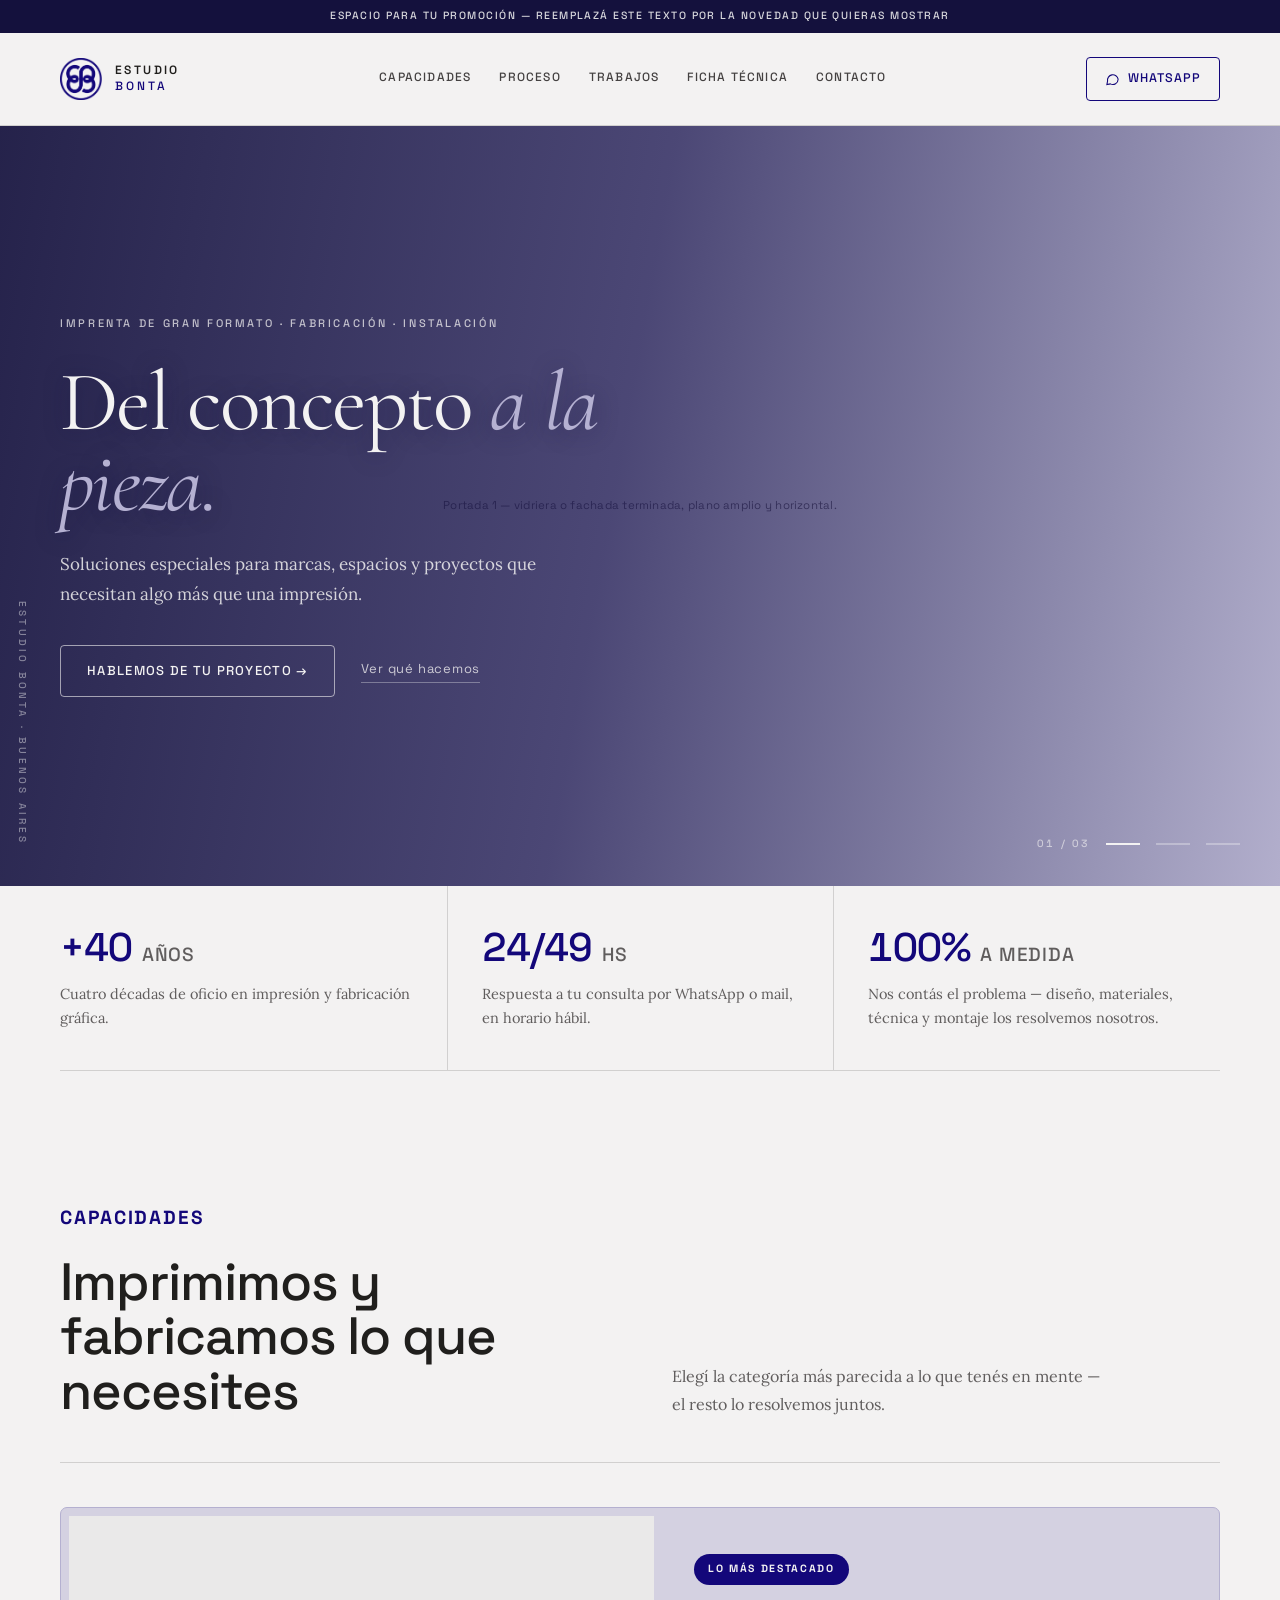
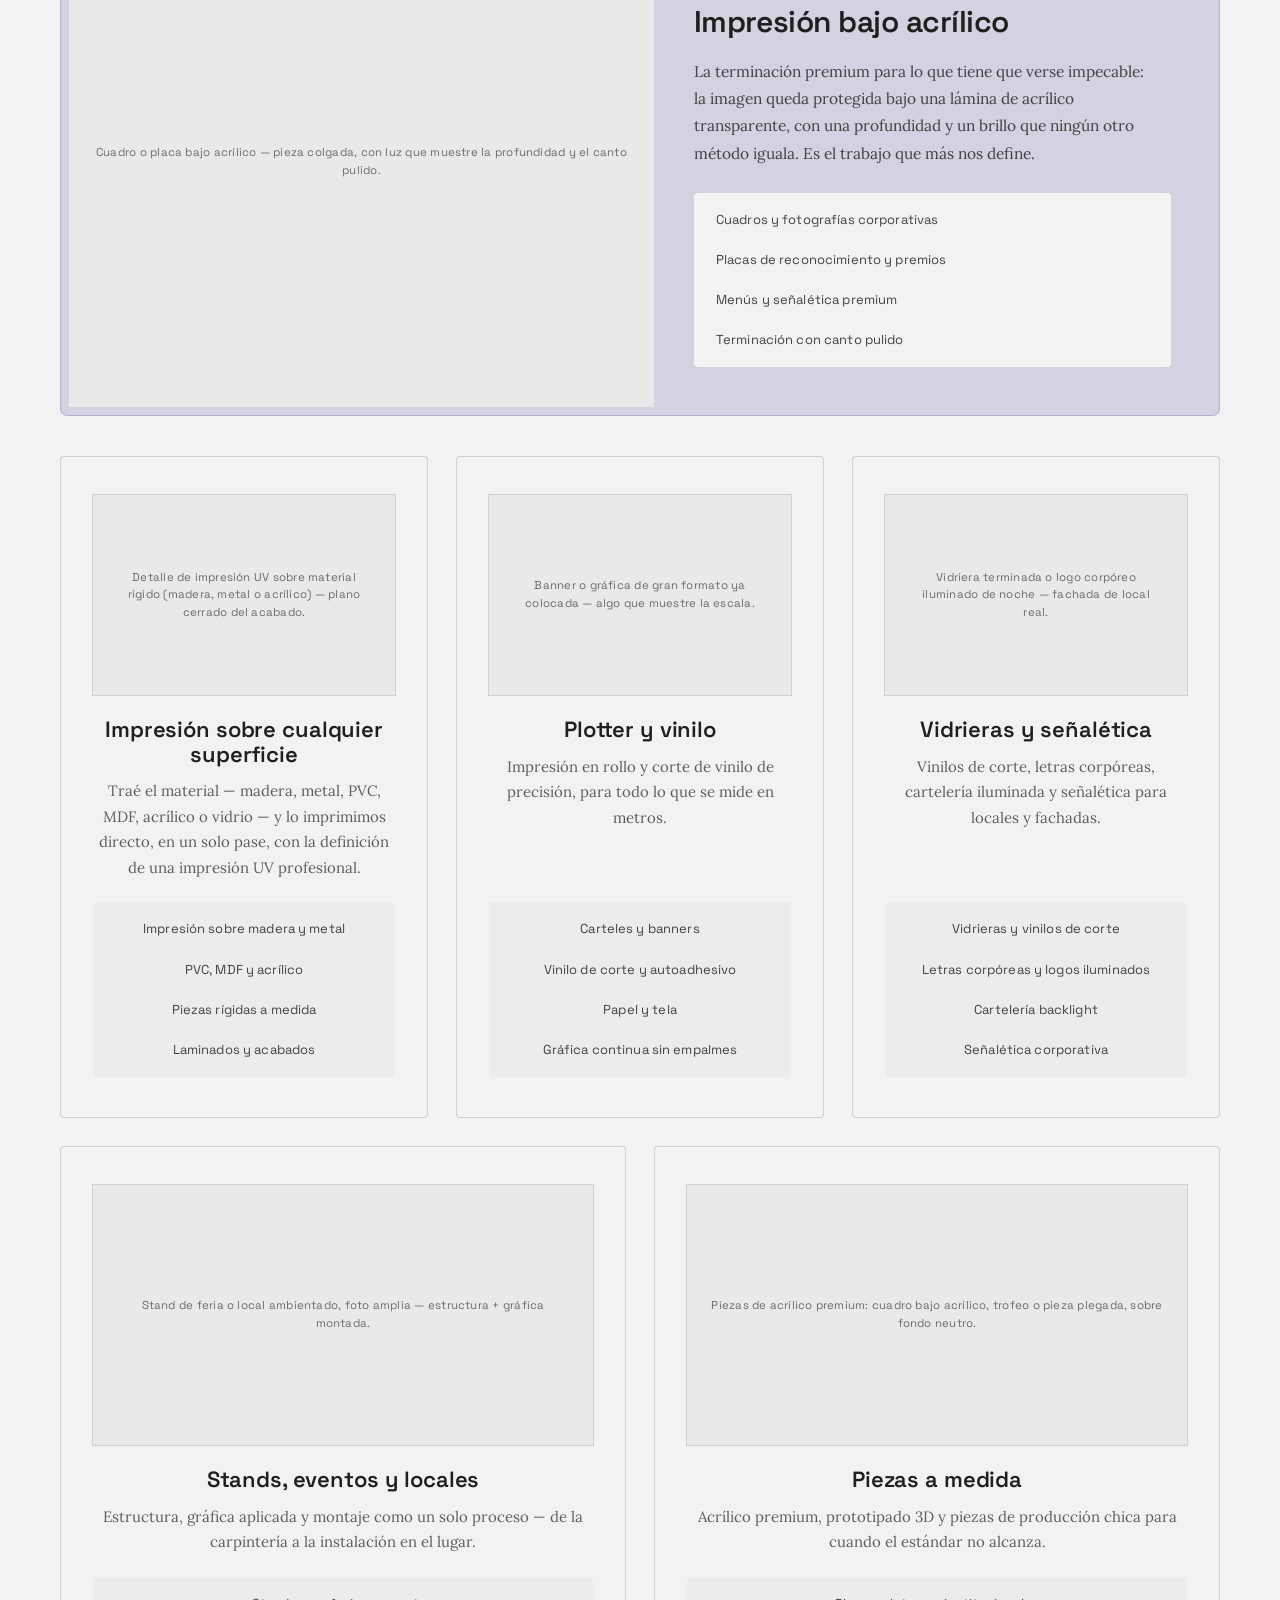
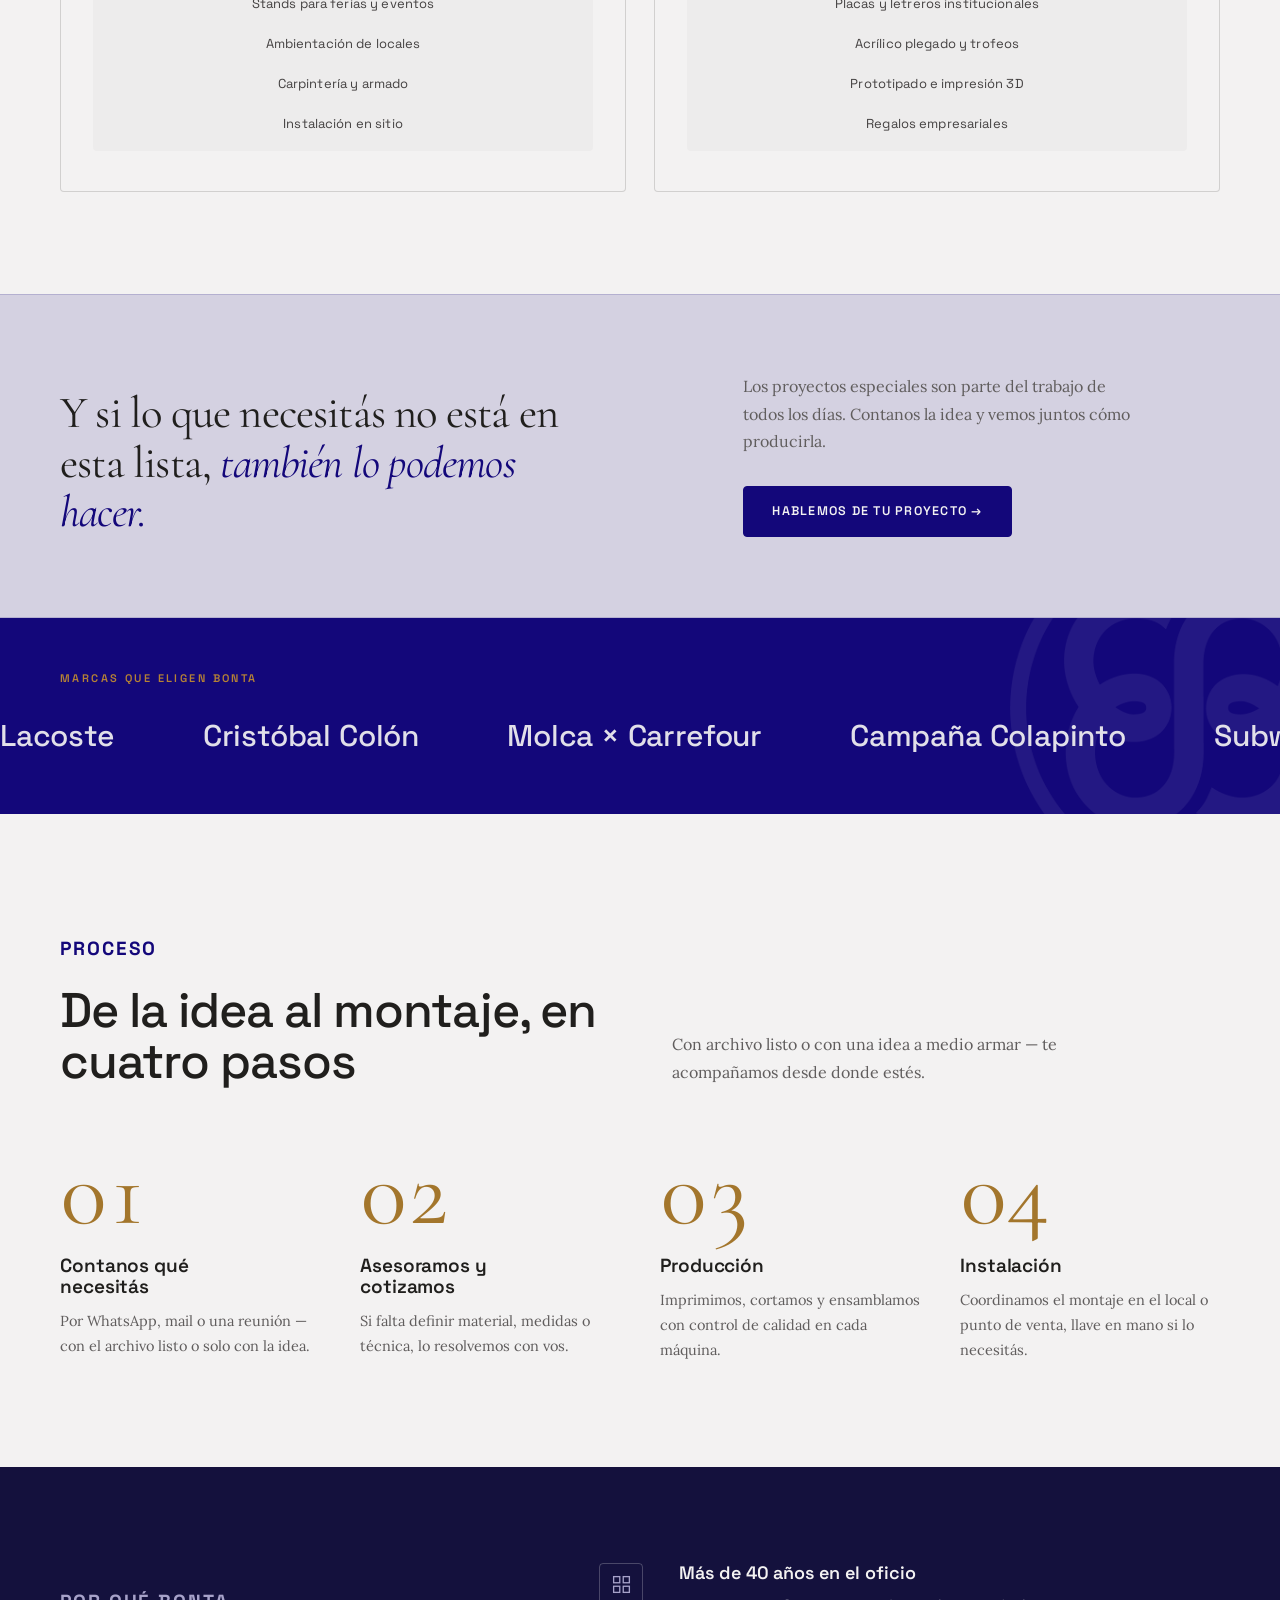
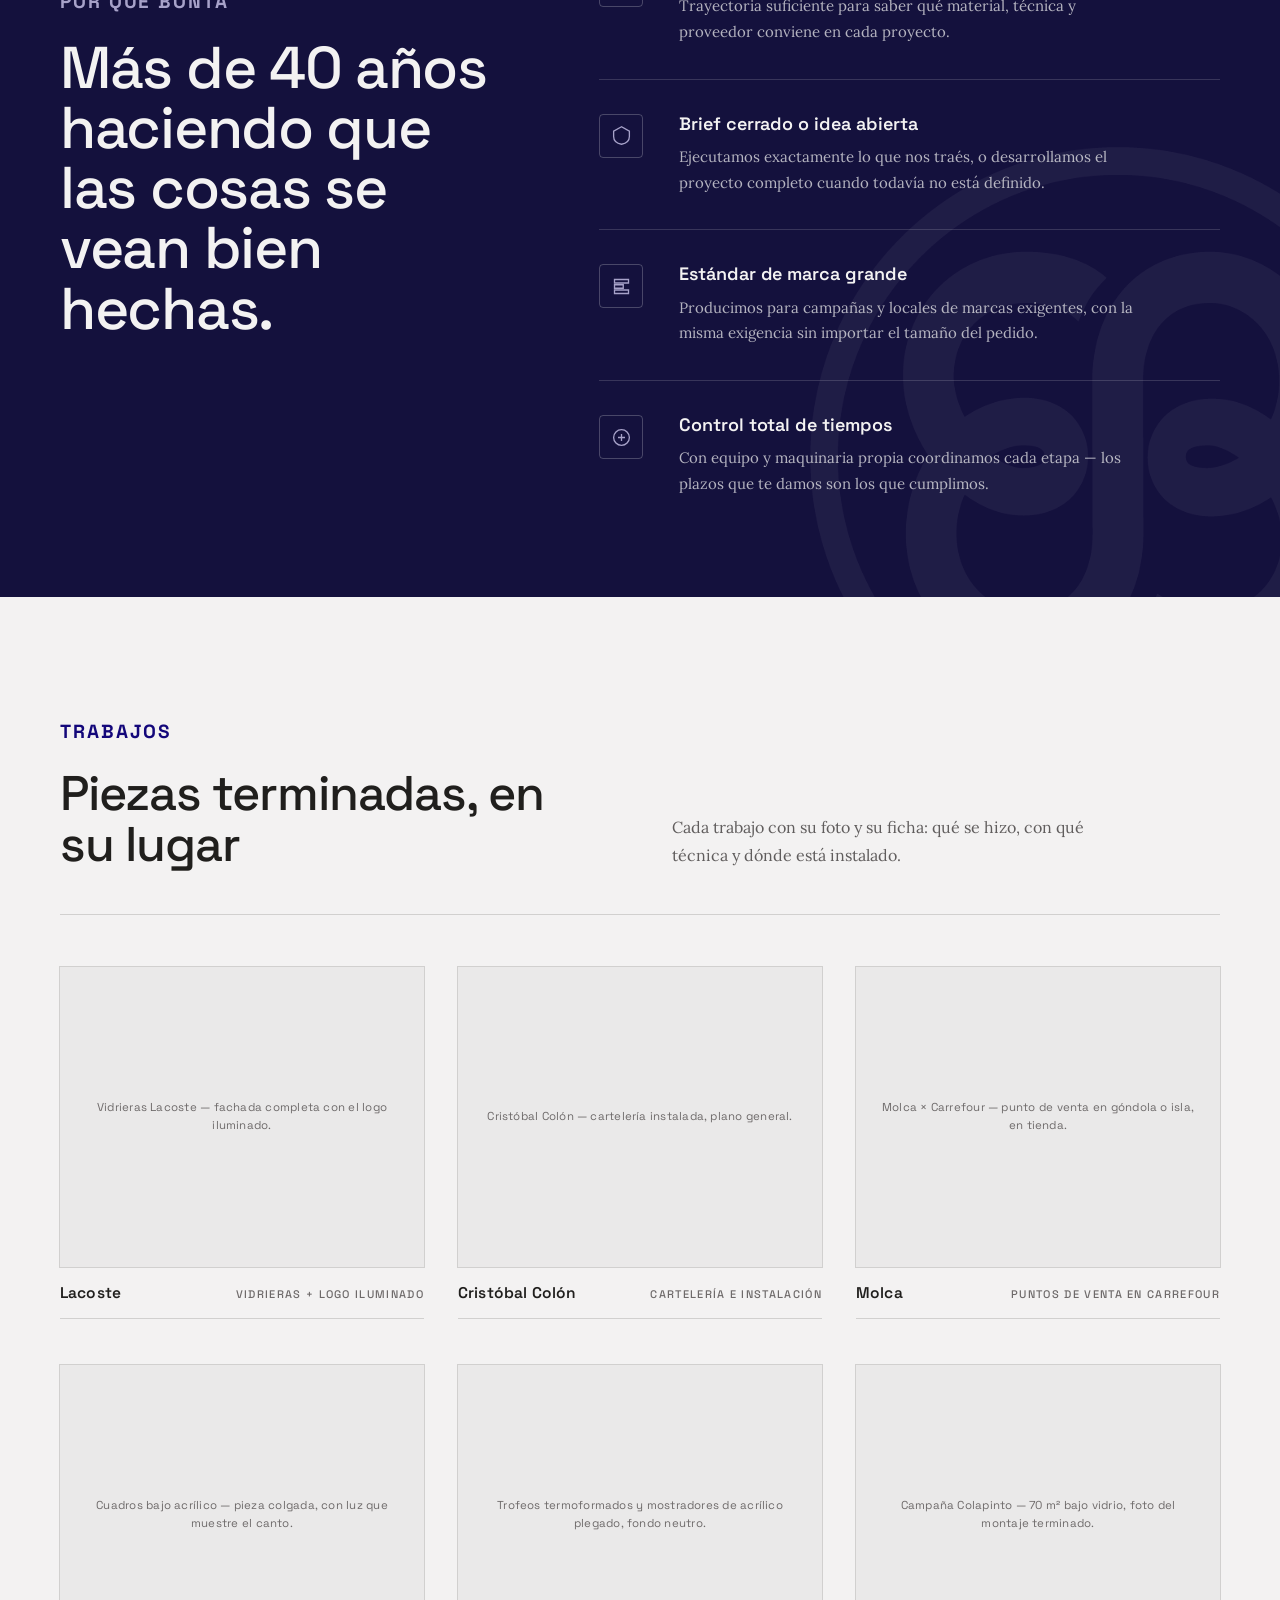
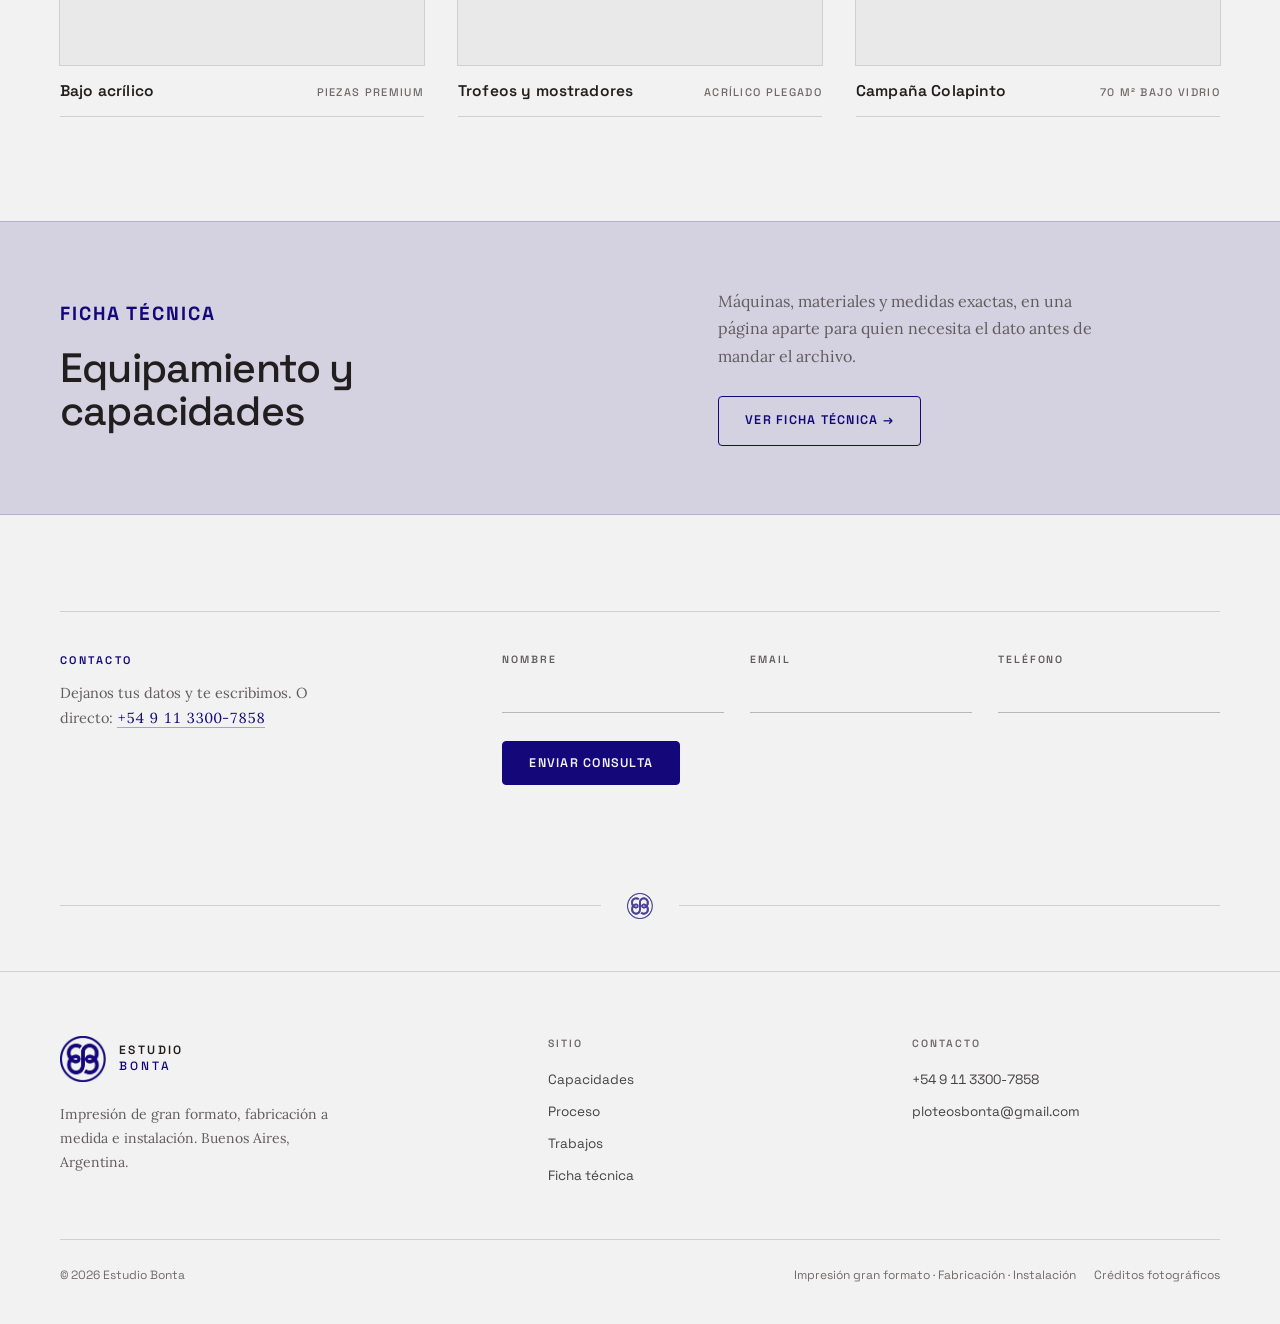
==== commit 9334cac7: "Corrige los hallazgos de la auditoria UX/UI + WCAG 2.1 AA - Sube --color-neutral-600 de 3.85:1 a 4.7" ====
--- a/index.html
+++ b/index.html
@@ -8,7 +8,7 @@
 <link rel="icon" href="assets/img/logo-mark.png">
 <link rel="stylesheet" href="assets/css/tokens.css">
 <link href="https://fonts.googleapis.com/css2?family=Space+Grotesk:wght@400;500;600;700&display=swap" rel="stylesheet">
-<link rel="stylesheet" href="assets/css/site.css?v=5">
+<link rel="stylesheet" href="assets/css/site.css?v=6">
 </head>
 <body>
 <div style="background:var(--color-bg);color:var(--color-text);font-family:var(--font-body);min-height:100vh">
@@ -39,7 +39,7 @@
         <svg width="15" height="15" viewBox="0 0 24 24" fill="none" stroke="currentColor" stroke-width="1.7"><path d="M21 11.5a8.5 8.5 0 0 1-12.4 7.5L3 20l1.1-5.4A8.5 8.5 0 1 1 21 11.5Z"/></svg>
         WhatsApp
       </a>
-      <button type="button" data-menu-toggle aria-expanded="false" aria-controls="mobile-menu" aria-label="Abrir menú" style="display:none;align-items:center;justify-content:center;width:42px;height:42px;padding:0;flex-shrink:0;border:1px solid var(--color-divider);border-radius:var(--radius-md);background:transparent;cursor:pointer;color:var(--color-text)">
+      <button type="button" data-menu-toggle aria-expanded="false" aria-controls="mobile-menu" aria-label="Abrir menú" style="display:none;align-items:center;justify-content:center;width:44px;height:44px;padding:0;flex-shrink:0;border:1px solid var(--color-divider);border-radius:var(--radius-md);background:transparent;cursor:pointer;color:var(--color-text)">
         <svg width="18" height="18" viewBox="0 0 24 24" fill="none" stroke="currentColor" stroke-width="2" stroke-linecap="round" stroke-linejoin="round" style="pointer-events:none">
           <path data-menu-bar="top" d="M4 12L20 12" style="transform-origin:center;transform:translateY(-7px);transition:transform .3s cubic-bezier(.5,.85,.25,1.1)"></path>
           <path data-menu-bar="mid" d="M4 12H20" style="transform-origin:center;transition:transform .3s cubic-bezier(.5,.85,.25,1.8)"></path>
@@ -267,22 +267,22 @@
 
     <div data-grid="4" style="display:grid;grid-template-columns:repeat(4,minmax(0,1fr));gap:58px 40px;padding-top:16px">
       <div data-rv style="opacity:0;transform:translateY(18px);transition:opacity .9s ease,transform .9s ease;position:relative;padding-top:6px">
-        <span aria-hidden="true" style="display:block;font-family:var(--font-heading);font-weight:400;font-size:96px;line-height:0.86;letter-spacing:-0.03em;font-feature-settings:'tnum';color:var(--gold);margin-bottom:20px">01</span>
+        <span aria-hidden="true" style="display:block;font-family:var(--font-heading);font-weight:400;font-size:96px;line-height:0.86;letter-spacing:-0.03em;font-feature-settings:'tnum';color:#a3762c;margin-bottom:20px">01</span>
         <h3 style="font-family:var(--font-ui);font-weight:600;font-size:19px;letter-spacing:-0.005em;margin:0 0 12px;max-width:15ch">Contanos qué necesitás</h3>
         <p style="margin:0;font-size:14.5px;line-height:1.72;color:var(--color-neutral-700);max-width:30ch">Por WhatsApp, mail o una reunión — con el archivo listo o solo con la idea.</p>
       </div>
       <div data-rv style="opacity:0;transform:translateY(18px);transition:opacity .9s ease,transform .9s ease;transition-delay:.07s;position:relative;padding-top:6px">
-        <span aria-hidden="true" style="display:block;font-family:var(--font-heading);font-weight:400;font-size:96px;line-height:0.86;letter-spacing:-0.03em;font-feature-settings:'tnum';color:var(--gold);margin-bottom:20px">02</span>
+        <span aria-hidden="true" style="display:block;font-family:var(--font-heading);font-weight:400;font-size:96px;line-height:0.86;letter-spacing:-0.03em;font-feature-settings:'tnum';color:#a3762c;margin-bottom:20px">02</span>
         <h3 style="font-family:var(--font-ui);font-weight:600;font-size:19px;letter-spacing:-0.005em;margin:0 0 12px;max-width:15ch">Asesoramos y cotizamos</h3>
         <p style="margin:0;font-size:14.5px;line-height:1.72;color:var(--color-neutral-700);max-width:30ch">Si falta definir material, medidas o técnica, lo resolvemos con vos.</p>
       </div>
       <div data-rv style="opacity:0;transform:translateY(18px);transition:opacity .9s ease,transform .9s ease;transition-delay:.14s;position:relative;padding-top:6px">
-        <span aria-hidden="true" style="display:block;font-family:var(--font-heading);font-weight:400;font-size:96px;line-height:0.86;letter-spacing:-0.03em;font-feature-settings:'tnum';color:var(--gold);margin-bottom:20px">03</span>
+        <span aria-hidden="true" style="display:block;font-family:var(--font-heading);font-weight:400;font-size:96px;line-height:0.86;letter-spacing:-0.03em;font-feature-settings:'tnum';color:#a3762c;margin-bottom:20px">03</span>
         <h3 style="font-family:var(--font-ui);font-weight:600;font-size:19px;letter-spacing:-0.005em;margin:0 0 12px;max-width:15ch">Producción</h3>
         <p style="margin:0;font-size:14.5px;line-height:1.72;color:var(--color-neutral-700);max-width:30ch">Imprimimos, cortamos y ensamblamos con control de calidad en cada máquina.</p>
       </div>
       <div data-rv style="opacity:0;transform:translateY(18px);transition:opacity .9s ease,transform .9s ease;transition-delay:.21s;position:relative;padding-top:6px">
-        <span aria-hidden="true" style="display:block;font-family:var(--font-heading);font-weight:400;font-size:96px;line-height:0.86;letter-spacing:-0.03em;font-feature-settings:'tnum';color:var(--gold);margin-bottom:20px">04</span>
+        <span aria-hidden="true" style="display:block;font-family:var(--font-heading);font-weight:400;font-size:96px;line-height:0.86;letter-spacing:-0.03em;font-feature-settings:'tnum';color:#a3762c;margin-bottom:20px">04</span>
         <h3 style="font-family:var(--font-ui);font-weight:600;font-size:19px;letter-spacing:-0.005em;margin:0 0 12px;max-width:15ch">Instalación</h3>
         <p style="margin:0;font-size:14.5px;line-height:1.72;color:var(--color-neutral-700);max-width:30ch">Coordinamos el montaje en el local o punto de venta, llave en mano si lo necesitás.</p>
       </div>
@@ -346,7 +346,7 @@
           <div class="slot" data-slot="bonta-work-1"><span>Vidrieras Lacoste — fachada completa con el logo iluminado.</span></div>
         </div>
         <div style="display:flex;justify-content:space-between;align-items:baseline;gap:16px;padding:18px 0 15px;border-bottom:1px solid var(--color-divider)">
-          <h4 style="font-family:var(--font-ui);font-weight:600;font-size:15.5px;letter-spacing:0.01em;margin:0">Lacoste</h4>
+          <h3 style="font-family:var(--font-ui);font-weight:600;font-size:15.5px;letter-spacing:0.01em;margin:0">Lacoste</h3>
           <span style="font-family:var(--font-ui);font-size:11px;font-weight:500;letter-spacing:0.12em;text-transform:uppercase;color:var(--color-neutral-600);text-align:right">Vidrieras + logo iluminado</span>
         </div>
       </article>
@@ -355,7 +355,7 @@
           <div class="slot" data-slot="bonta-work-2"><span>Cristóbal Colón — cartelería instalada, plano general.</span></div>
         </div>
         <div style="display:flex;justify-content:space-between;align-items:baseline;gap:16px;padding:18px 0 15px;border-bottom:1px solid var(--color-divider)">
-          <h4 style="font-family:var(--font-ui);font-weight:600;font-size:15.5px;letter-spacing:0.01em;margin:0">Cristóbal Colón</h4>
+          <h3 style="font-family:var(--font-ui);font-weight:600;font-size:15.5px;letter-spacing:0.01em;margin:0">Cristóbal Colón</h3>
           <span style="font-family:var(--font-ui);font-size:11px;font-weight:500;letter-spacing:0.12em;text-transform:uppercase;color:var(--color-neutral-600);text-align:right">Cartelería e instalación</span>
         </div>
       </article>
@@ -364,7 +364,7 @@
           <div class="slot" data-slot="bonta-work-3"><span>Molca × Carrefour — punto de venta en góndola o isla, en tienda.</span></div>
         </div>
         <div style="display:flex;justify-content:space-between;align-items:baseline;gap:16px;padding:18px 0 15px;border-bottom:1px solid var(--color-divider)">
-          <h4 style="font-family:var(--font-ui);font-weight:600;font-size:15.5px;letter-spacing:0.01em;margin:0">Molca</h4>
+          <h3 style="font-family:var(--font-ui);font-weight:600;font-size:15.5px;letter-spacing:0.01em;margin:0">Molca</h3>
           <span style="font-family:var(--font-ui);font-size:11px;font-weight:500;letter-spacing:0.12em;text-transform:uppercase;color:var(--color-neutral-600);text-align:right">Puntos de venta en Carrefour</span>
         </div>
       </article>
@@ -373,7 +373,7 @@
           <div class="slot" data-slot="bonta-work-4"><span>Cuadros bajo acrílico — pieza colgada, con luz que muestre el canto.</span></div>
         </div>
         <div style="display:flex;justify-content:space-between;align-items:baseline;gap:16px;padding:18px 0 15px;border-bottom:1px solid var(--color-divider)">
-          <h4 style="font-family:var(--font-ui);font-weight:600;font-size:15.5px;letter-spacing:0.01em;margin:0">Bajo acrílico</h4>
+          <h3 style="font-family:var(--font-ui);font-weight:600;font-size:15.5px;letter-spacing:0.01em;margin:0">Bajo acrílico</h3>
           <span style="font-family:var(--font-ui);font-size:11px;font-weight:500;letter-spacing:0.12em;text-transform:uppercase;color:var(--color-neutral-600);text-align:right">Piezas premium</span>
         </div>
       </article>
@@ -382,7 +382,7 @@
           <div class="slot" data-slot="bonta-work-5"><span>Trofeos termoformados y mostradores de acrílico plegado, fondo neutro.</span></div>
         </div>
         <div style="display:flex;justify-content:space-between;align-items:baseline;gap:16px;padding:18px 0 15px;border-bottom:1px solid var(--color-divider)">
-          <h4 style="font-family:var(--font-ui);font-weight:600;font-size:15.5px;letter-spacing:0.01em;margin:0">Trofeos y mostradores</h4>
+          <h3 style="font-family:var(--font-ui);font-weight:600;font-size:15.5px;letter-spacing:0.01em;margin:0">Trofeos y mostradores</h3>
           <span style="font-family:var(--font-ui);font-size:11px;font-weight:500;letter-spacing:0.12em;text-transform:uppercase;color:var(--color-neutral-600);text-align:right">Acrílico plegado</span>
         </div>
       </article>
@@ -391,7 +391,7 @@
           <div class="slot" data-slot="bonta-work-6"><span>Campaña Colapinto — 70 m² bajo vidrio, foto del montaje terminado.</span></div>
         </div>
         <div style="display:flex;justify-content:space-between;align-items:baseline;gap:16px;padding:18px 0 15px;border-bottom:1px solid var(--color-divider)">
-          <h4 style="font-family:var(--font-ui);font-weight:600;font-size:15.5px;letter-spacing:0.01em;margin:0">Campaña Colapinto</h4>
+          <h3 style="font-family:var(--font-ui);font-weight:600;font-size:15.5px;letter-spacing:0.01em;margin:0">Campaña Colapinto</h3>
           <span style="font-family:var(--font-ui);font-size:11px;font-weight:500;letter-spacing:0.12em;text-transform:uppercase;color:var(--color-neutral-600);text-align:right">70 m² bajo vidrio</span>
         </div>
       </article>
@@ -435,7 +435,7 @@
             <input type="tel" name="telefono" required autocomplete="tel" style="font-family:var(--font-ui);font-size:15px;color:var(--color-text);background:transparent;border:0;border-bottom:1px solid var(--color-neutral-400);padding:8px 0;outline:none;transition:border-color .25s" class="x45">
           </label>
           </div>
-          <button type="submit" style="align-self:start;font-family:var(--font-ui);font-size:12.5px;font-weight:600;letter-spacing:0.1em;text-transform:uppercase;color:var(--color-bg);background:var(--brand);border:1px solid var(--brand);border-radius:var(--radius-md);padding:13px 26px;cursor:pointer;transition:background .25s" class="x46">Enviar</button>
+          <button type="submit" style="align-self:start;font-family:var(--font-ui);font-size:12.5px;font-weight:600;letter-spacing:0.1em;text-transform:uppercase;color:var(--color-bg);background:var(--brand);border:1px solid var(--brand);border-radius:var(--radius-md);padding:13px 26px;cursor:pointer;transition:background .25s" class="x46">Enviar consulta</button>
         </form>
       </div>
     </div>
@@ -476,7 +476,7 @@
       </div>
       <div style="display:flex;justify-content:space-between;gap:20px;flex-wrap:wrap;padding-top:26px;border-top:1px solid var(--color-divider);font-family:var(--font-ui);font-size:12px;color:var(--color-neutral-600)">
         <span style="white-space:nowrap">© <span data-year></span> Estudio Bonta</span>
-        <span>Impresión gran formato · Fabricación · Instalación</span>
+        <span style="display:flex;gap:18px;flex-wrap:wrap"><span>Impresión gran formato · Fabricación · Instalación</span><a href="creditos.html" style="color:var(--color-neutral-600)">Créditos fotográficos</a></span>
       </div>
     </div>
   </footer>
@@ -485,6 +485,6 @@
     <img src="assets/img/whatsapp.png" alt="" width="60" height="60" style="display:block;width:60px;height:60px;border-radius:50%">
   </a>
 </div>
-<script src="assets/js/site.js?v=5"></script>
+<script src="assets/js/site.js?v=6"></script>
 </body>
 </html>
--- a/assets/css/tokens.css
+++ b/assets/css/tokens.css
@@ -16,7 +16,7 @@
   --color-neutral-300: #d7d3d3;
   --color-neutral-400: #bab6b6;
   --color-neutral-500: #9b9797;
-  --color-neutral-600: #7d7979;
+  --color-neutral-600: #6e6a6a; /* antes #7d7979 — 3.85:1 sobre --color-bg, no llegaba al mínimo AA 4.5:1; ahora 4.78:1 */
   --color-neutral-700: #605d5d;
   --color-neutral-800: #444141;
   --color-neutral-900: #2d2b2b;
--- a/assets/css/site.css
+++ b/assets/css/site.css
@@ -21,6 +21,16 @@
   [data-menu-toggle][aria-expanded="true"] [data-menu-bar="top"] { transform: translateY(0) rotate(315deg) !important; }
   [data-menu-toggle][aria-expanded="true"] [data-menu-bar="mid"] { transform: rotate(45deg) !important; }
   [data-menu-toggle][aria-expanded="true"] [data-menu-bar="bottom"] { transform: translateY(0) rotate(135deg) !important; }
+
+  /* área táctil: los puntos del carrusel del hero miden 2px de alto visualmente,
+     este ::before agrega una zona de toque de 44x44 centrada sin cambiar el trazo visible */
+  [data-hero-dot] { position: relative; }
+  [data-hero-dot]::before { content: ""; position: absolute; top: 50%; left: 50%; width: 44px; height: 44px; transform: translate(-50%, -50%); }
+
+  /* área táctil: links de nav de header/footer, agranda el alto clickeable sin mover el layout visual */
+  [data-nav] a { padding-top: 12px !important; margin-top: -12px !important; }
+  .x47, .x48, .x49, .x50, .x51, .x52 { display: inline-block; padding: 10px 0 !important; margin: -10px 0 !important; }
+  .f1 { display: inline-block; padding: 10px 0 !important; margin: -10px 0 !important; }
   @media (max-width: 1060px) {
     [data-nav] { display: none !important; }
     [data-menu-toggle] { display: inline-flex !important; }
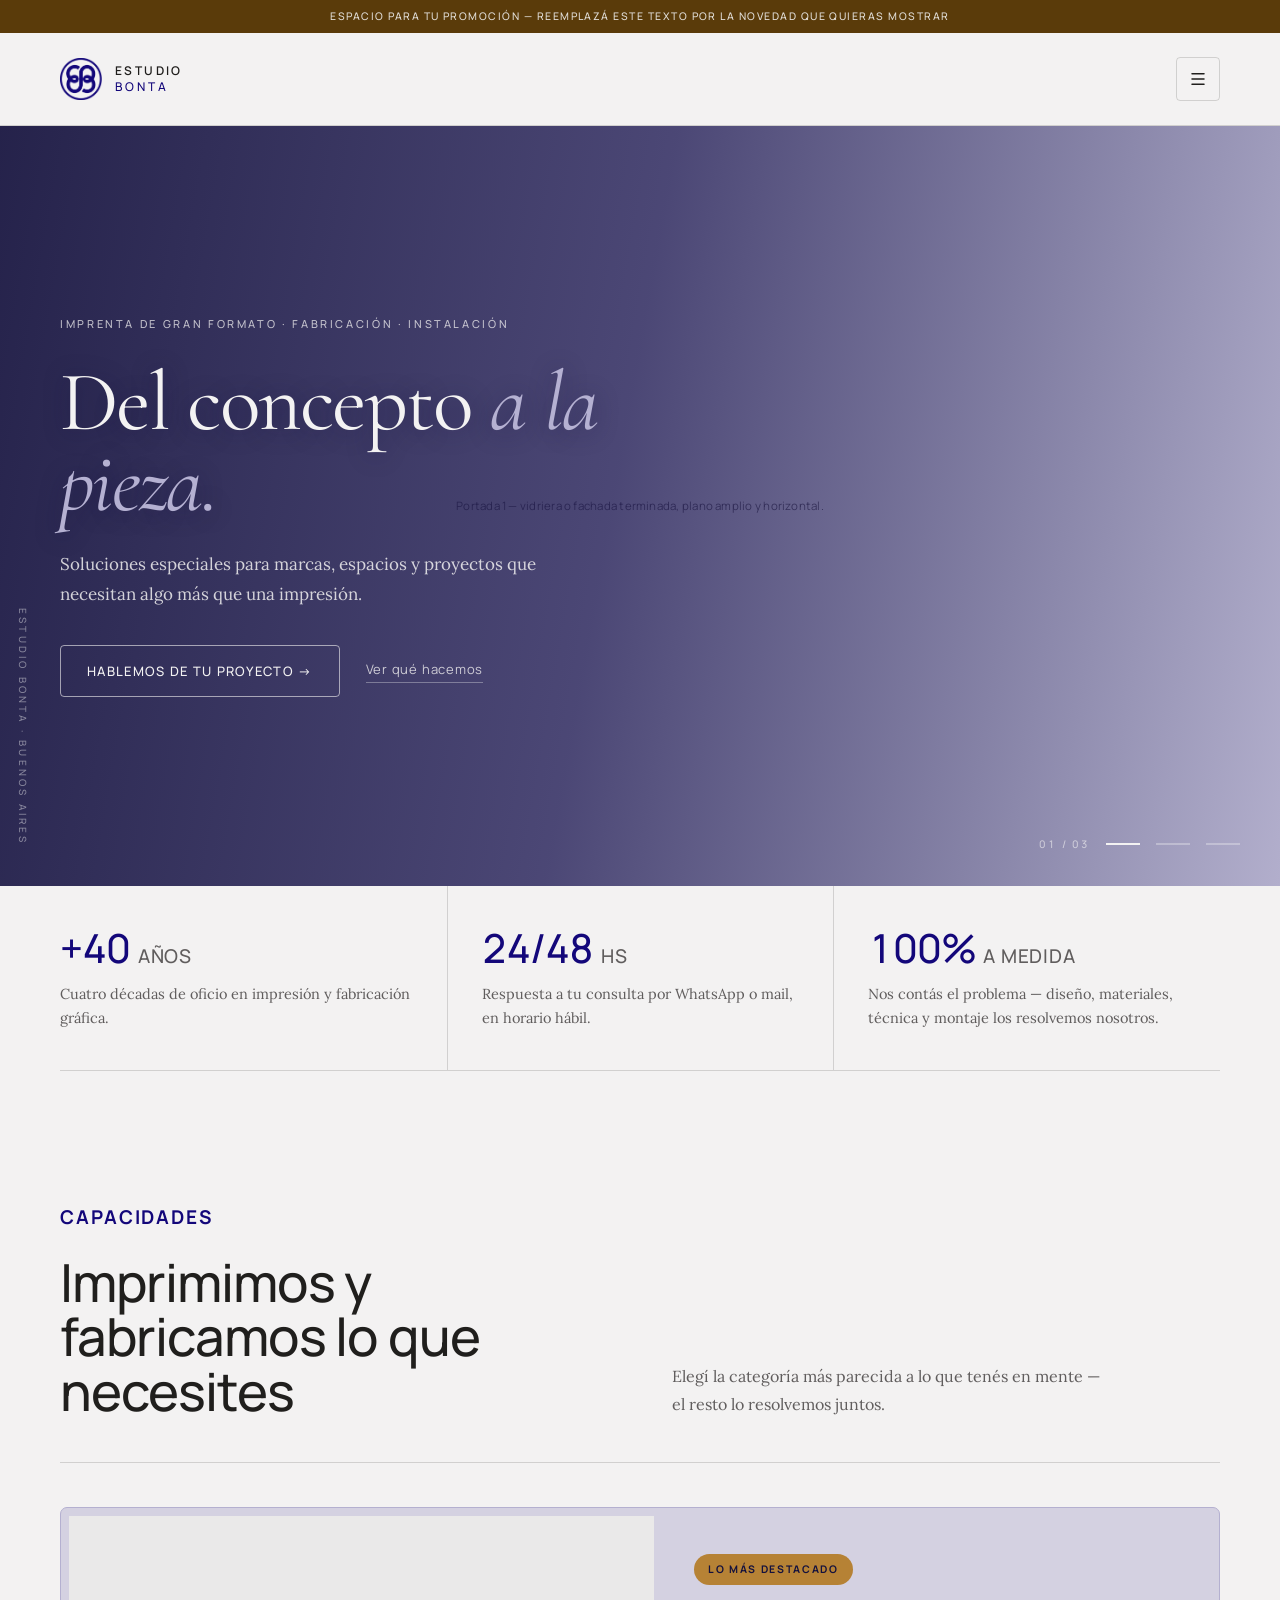
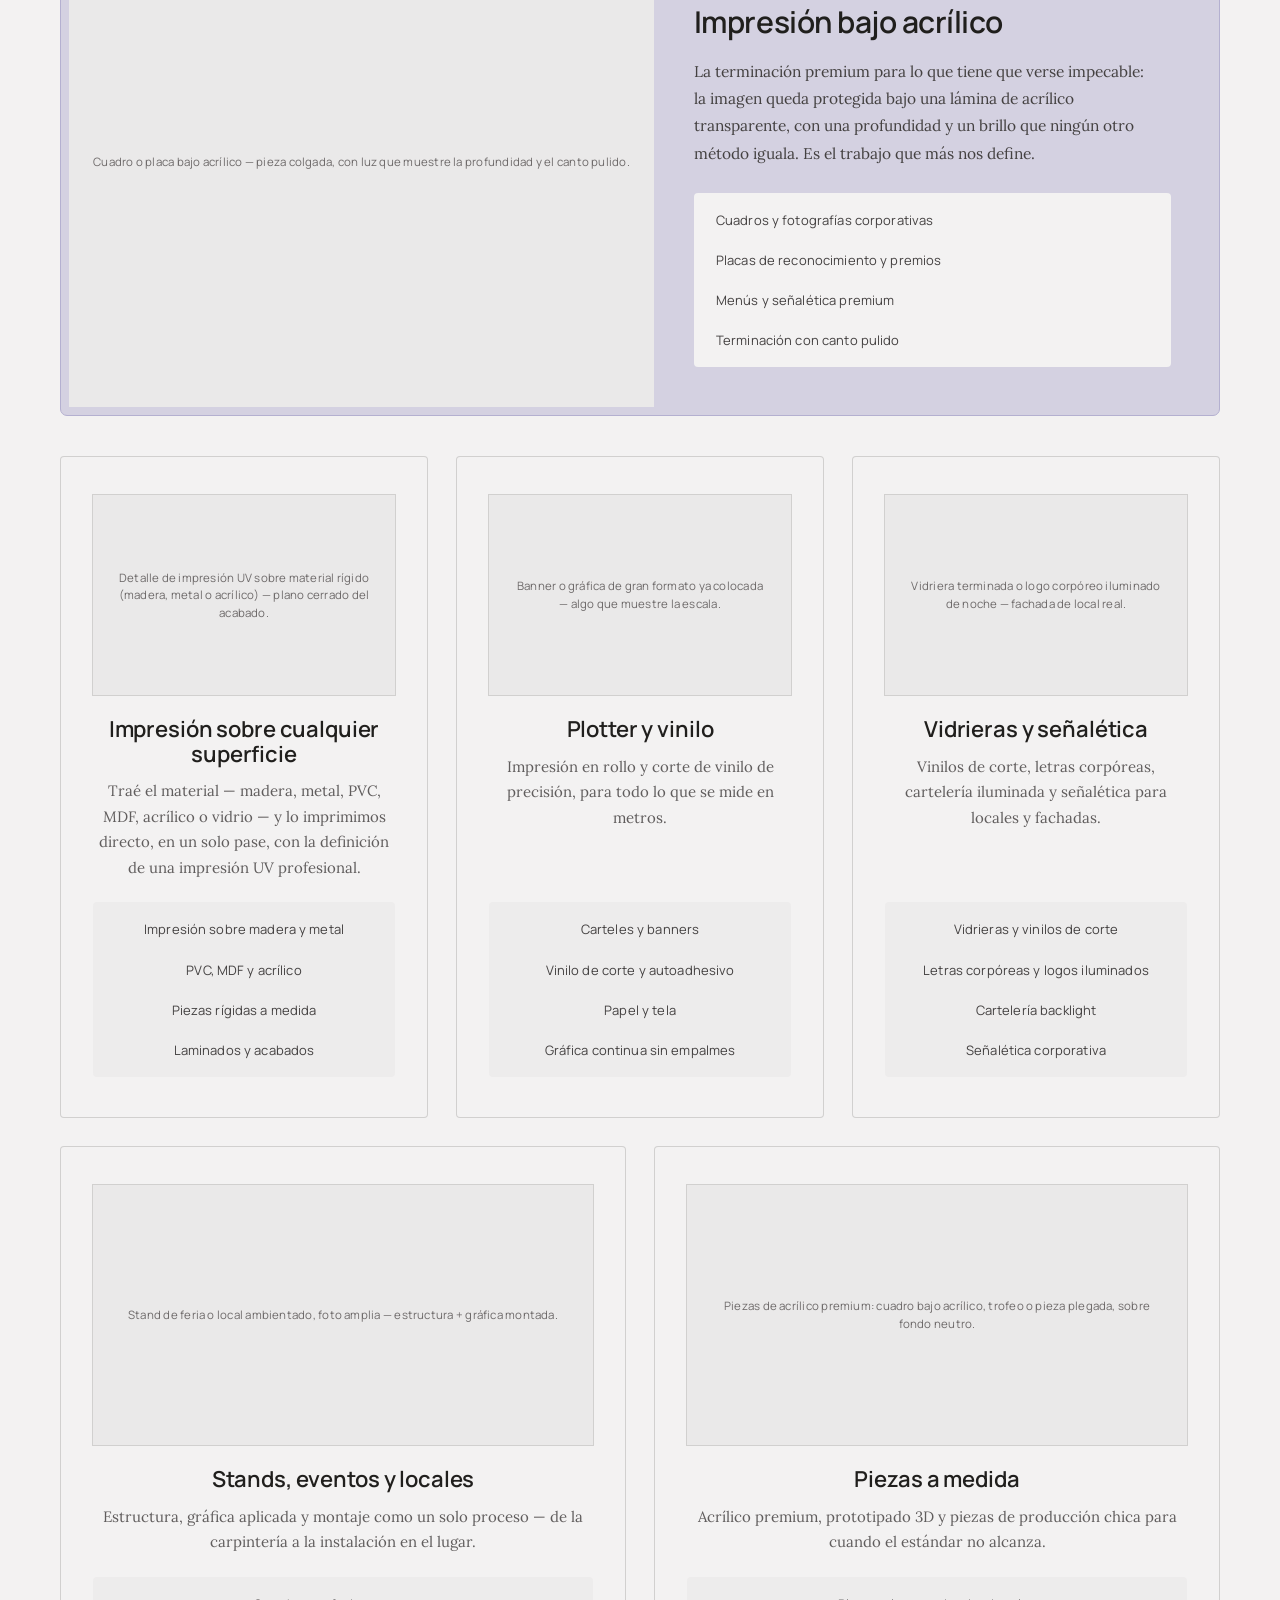
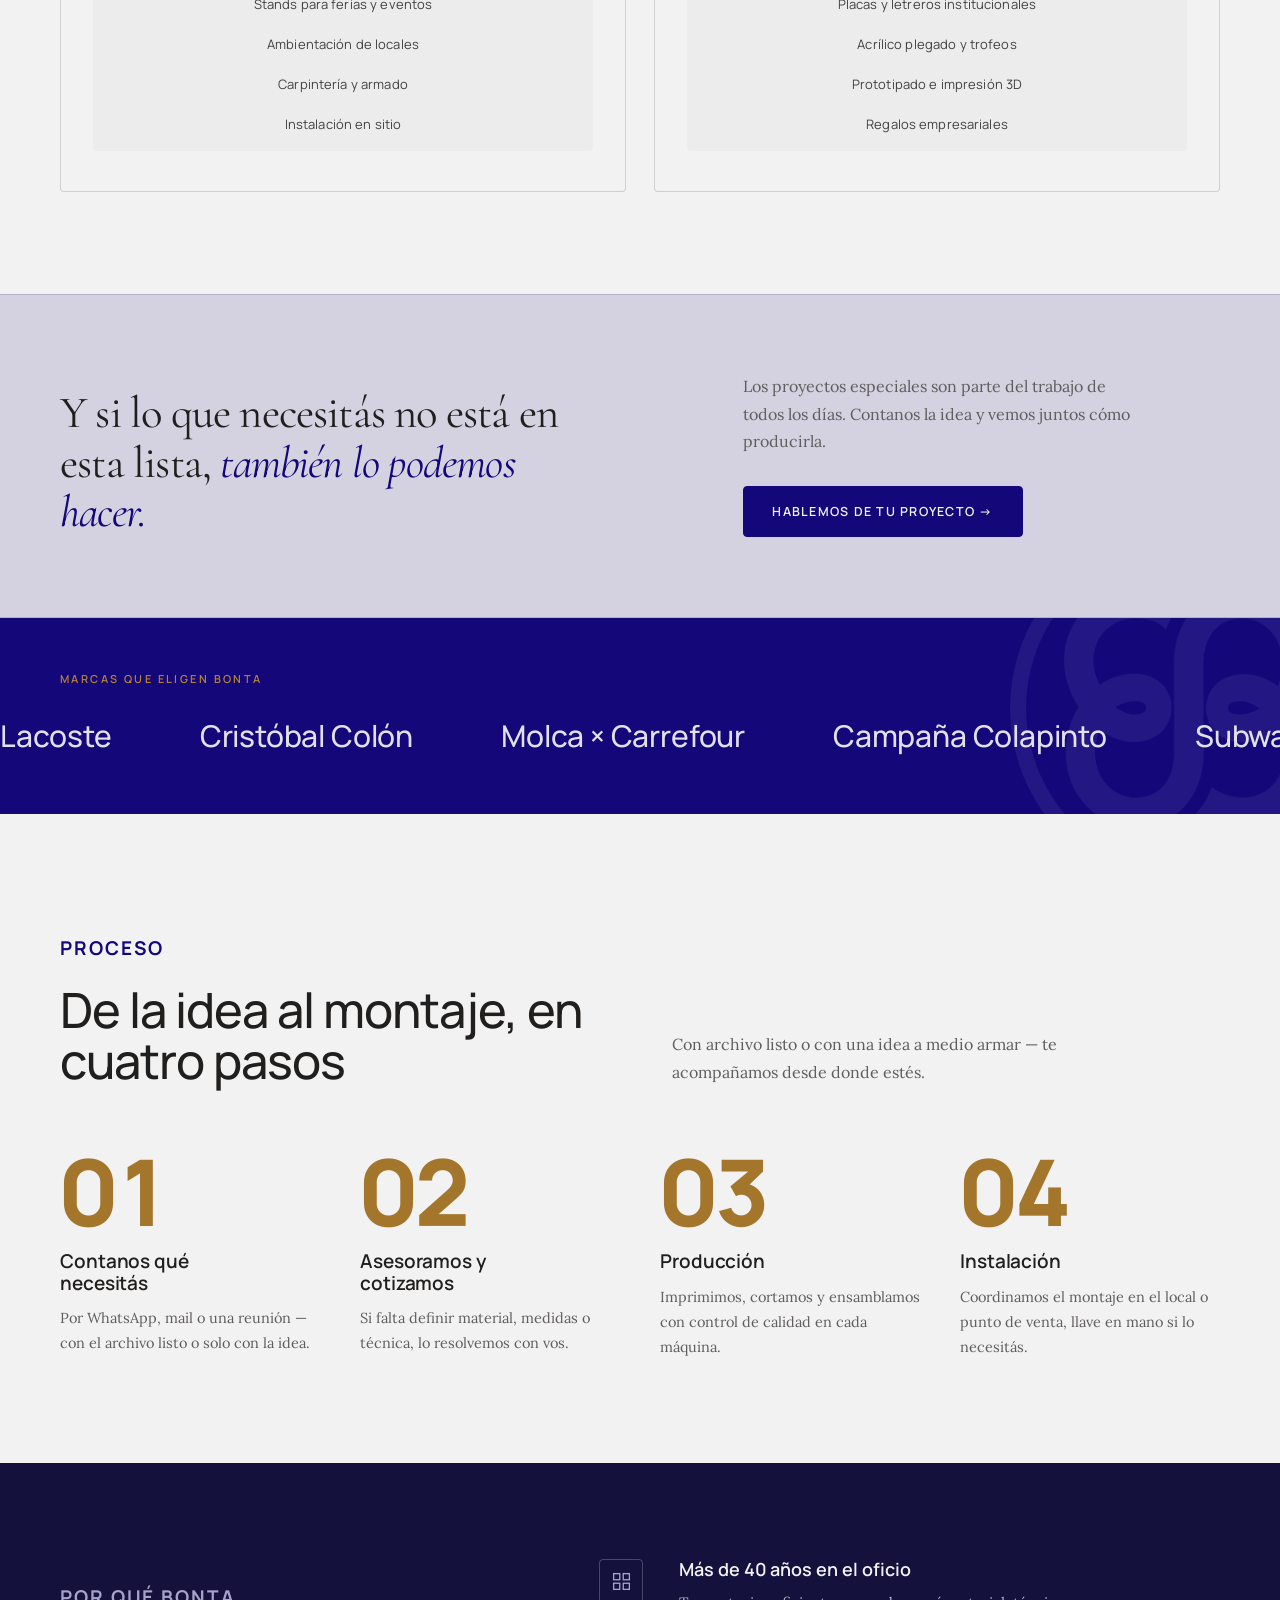
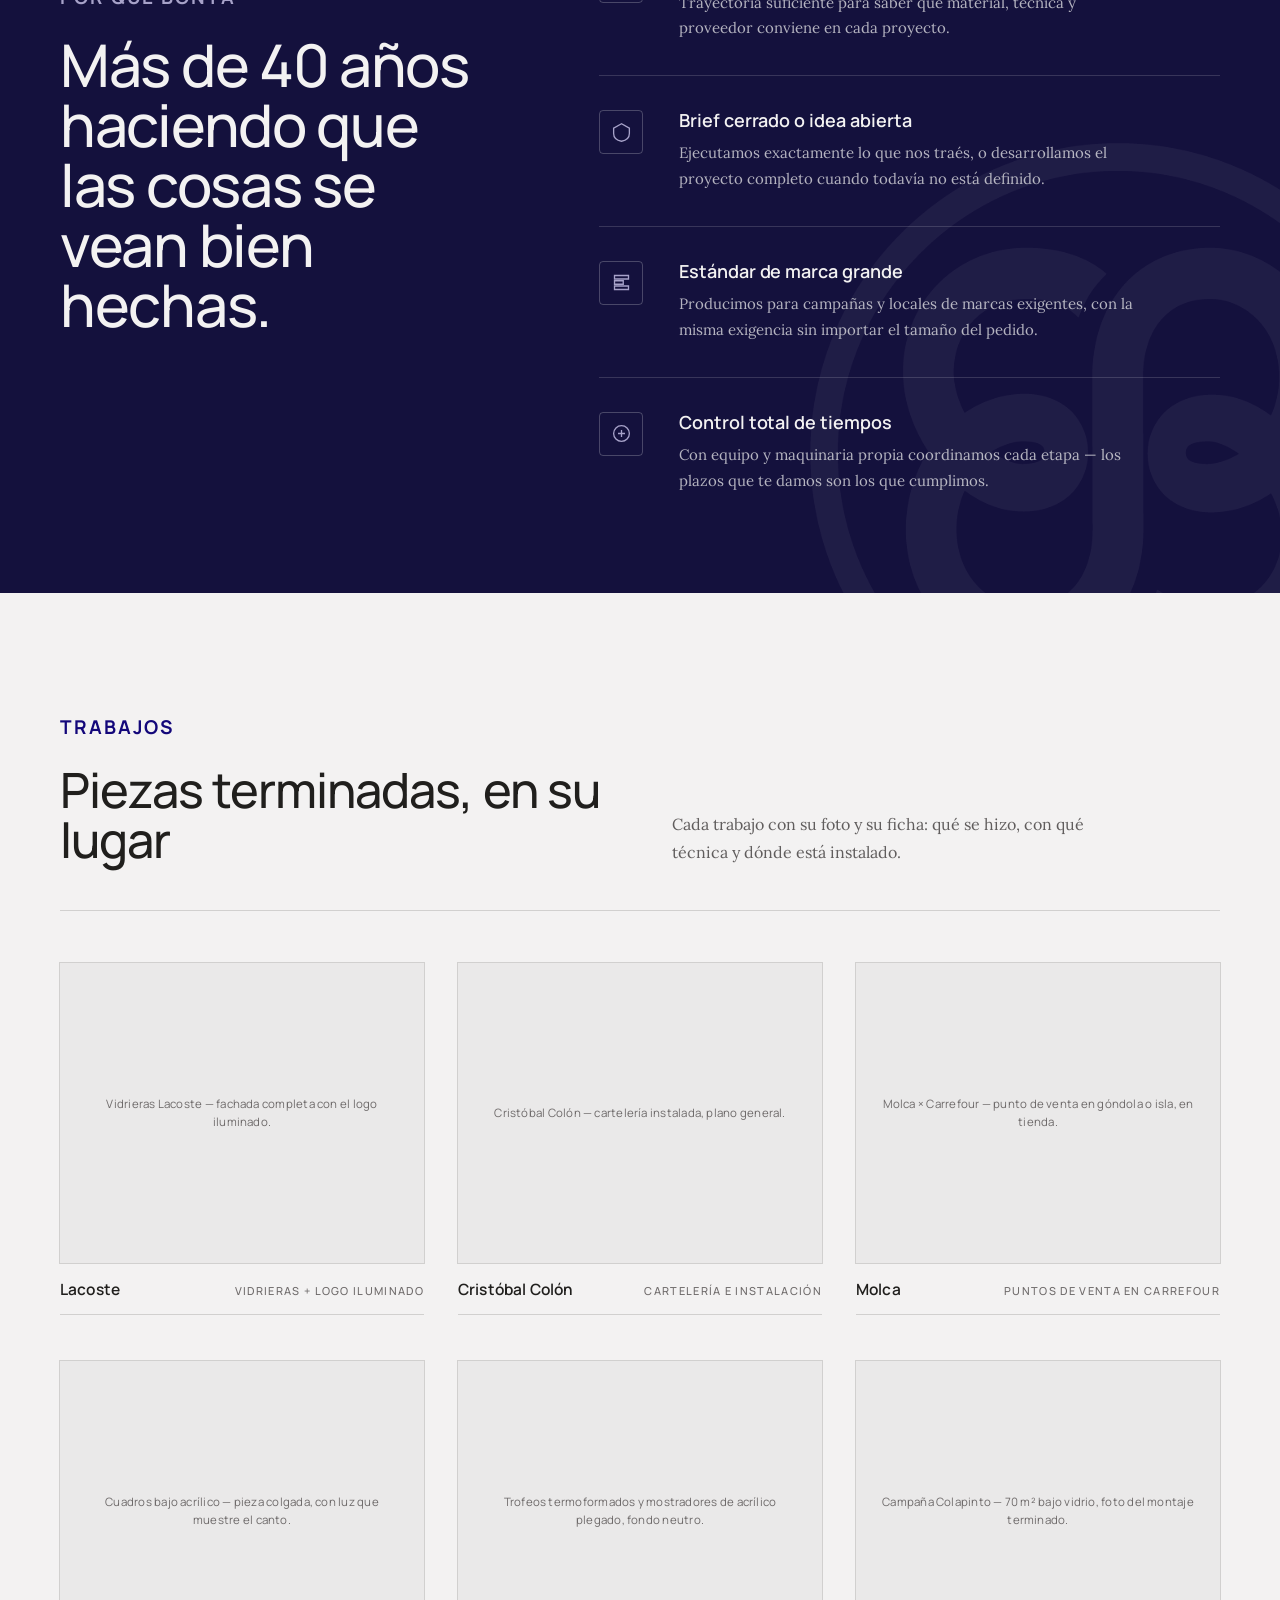
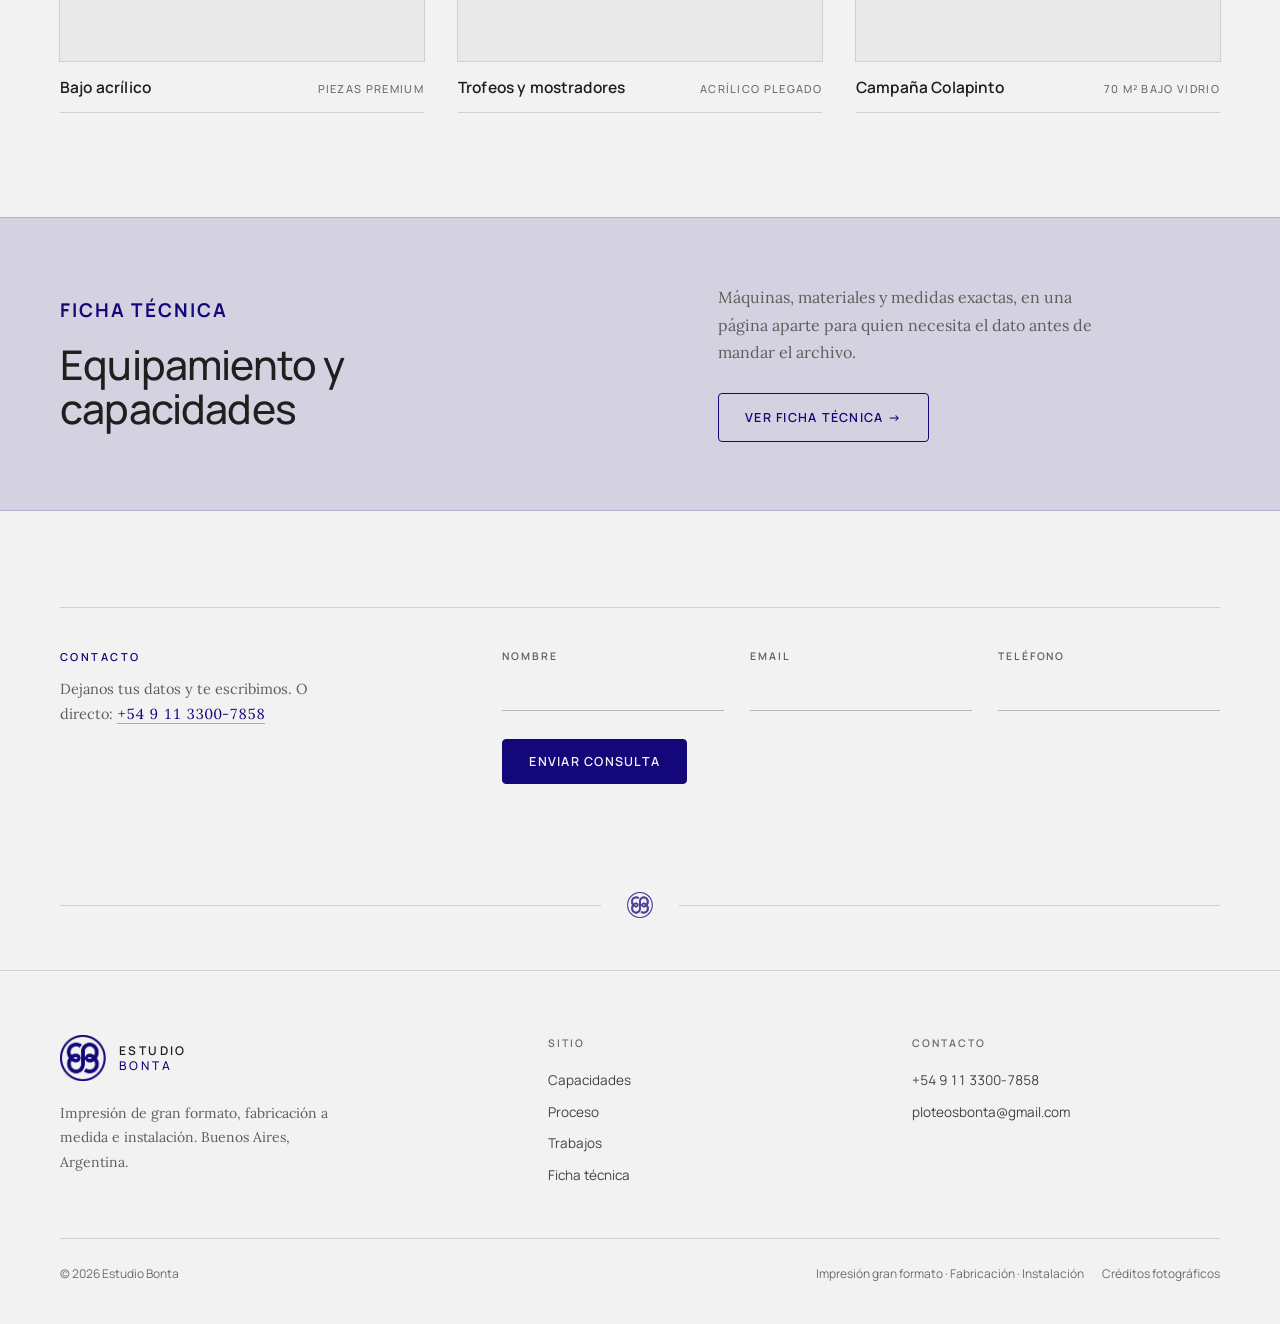
==== commit 4e1a5376: "Header simplificado a logo+hamburguesa, paleta dorada como segundo acento y tipografia Manrope - Hea" ====
--- a/index.html
+++ b/index.html
@@ -7,13 +7,13 @@
 <meta name="description" content="Impresión de gran formato, fabricación a medida e instalación. Más de 40 años en Buenos Aires.">
 <link rel="icon" href="assets/img/logo-mark.png">
 <link rel="stylesheet" href="assets/css/tokens.css">
-<link href="https://fonts.googleapis.com/css2?family=Space+Grotesk:wght@400;500;600;700&display=swap" rel="stylesheet">
-<link rel="stylesheet" href="assets/css/site.css?v=6">
+<link href="https://fonts.googleapis.com/css2?family=Manrope:wght@400;500;600;700;800&display=swap" rel="stylesheet">
+<link rel="stylesheet" href="assets/css/site.css?v=7">
 </head>
 <body>
 <div style="background:var(--color-bg);color:var(--color-text);font-family:var(--font-body);min-height:100vh">
 
-  <div style="background:var(--ink)">
+  <div style="background:var(--color-accent-800)">
     <div data-pad style="max-width:1240px;margin:0 auto;padding:9px 40px;display:flex;justify-content:center">
       <div data-promo-carousel style="position:relative;width:100%;max-width:680px;height:15px;overflow:hidden">
         <span data-promo-slide style="position:absolute;inset:0;display:flex;align-items:center;justify-content:center;opacity:1;transition:opacity .7s ease;font-family:var(--font-ui);font-size:10.5px;font-weight:500;letter-spacing:0.14em;text-transform:uppercase;color:color-mix(in srgb, var(--color-bg) 88%, transparent);white-space:nowrap;text-align:center">Espacio para tu promoción — reemplazá este texto por la novedad que quieras mostrar</span>
@@ -23,23 +23,12 @@
   </div>
 
   <header style="position:sticky;top:0;z-index:50;background:color-mix(in srgb, var(--color-bg) 90%, transparent);backdrop-filter:blur(10px);border-bottom:1px solid var(--color-divider)">
-    <div data-pad style="max-width:1240px;margin:0 auto;padding:0 40px;height:92px;display:flex;align-items:center;gap:40px">
+    <div data-pad style="max-width:1240px;margin:0 auto;padding:0 40px;height:92px;display:flex;align-items:center;justify-content:space-between">
       <a href="#top" style="display:flex;align-items:center;gap:13px;text-decoration:none;color:var(--color-text)">
         <img src="assets/img/logo-mark.png" alt="Estudio Bonta" width="42" height="42" style="display:block;width:42px;height:42px">
         <span style="font-family:var(--font-ui);font-size:12px;font-weight:600;letter-spacing:0.2em;text-transform:uppercase;color:var(--color-text);line-height:1.3">Estudio<br><span style="font-weight:500;letter-spacing:0.26em;color:var(--brand)">Bonta</span></span>
       </a>
-      <nav data-nav="1" style="display:flex;gap:28px;flex:1;justify-content:center">
-        <a href="#capacidades" style="font-family:var(--font-ui);font-size:12px;font-weight:500;letter-spacing:0.1em;text-transform:uppercase;color:var(--color-neutral-800);padding-bottom:3px;border-bottom:1px solid transparent;transition:border-color .25s, color .25s" class="x2">Capacidades</a>
-        <a href="#proceso" style="font-family:var(--font-ui);font-size:12px;font-weight:500;letter-spacing:0.1em;text-transform:uppercase;color:var(--color-neutral-800);padding-bottom:3px;border-bottom:1px solid transparent;transition:border-color .25s, color .25s" class="x3">Proceso</a>
-        <a href="#trabajos" style="font-family:var(--font-ui);font-size:12px;font-weight:500;letter-spacing:0.1em;text-transform:uppercase;color:var(--color-neutral-800);padding-bottom:3px;border-bottom:1px solid transparent;transition:border-color .25s, color .25s" class="x4">Trabajos</a>
-        <a href="ficha-tecnica.html" style="font-family:var(--font-ui);font-size:12px;font-weight:500;letter-spacing:0.1em;text-transform:uppercase;color:var(--color-neutral-800);padding-bottom:3px;border-bottom:1px solid transparent;transition:border-color .25s, color .25s" class="x5">Ficha técnica</a>
-        <a href="#contacto" style="font-family:var(--font-ui);font-size:12px;font-weight:500;letter-spacing:0.1em;text-transform:uppercase;color:var(--color-neutral-800);padding-bottom:3px;border-bottom:1px solid transparent;transition:border-color .25s, color .25s" class="x6">Contacto</a>
-      </nav>
-      <a href="https://wa.me/5491133007858?text=Hola%20Bonta%2C%20quiero%20hacer%20una%20consulta" target="_blank" rel="noopener" style="display:inline-flex;align-items:center;gap:8px;font-family:var(--font-ui);font-size:12.5px;font-weight:500;letter-spacing:0.08em;text-transform:uppercase;color:var(--brand);border:1px solid var(--brand);border-radius:var(--radius-md);padding:11px 18px;white-space:nowrap;transition:background .25s" class="x7">
-        <svg width="15" height="15" viewBox="0 0 24 24" fill="none" stroke="currentColor" stroke-width="1.7"><path d="M21 11.5a8.5 8.5 0 0 1-12.4 7.5L3 20l1.1-5.4A8.5 8.5 0 1 1 21 11.5Z"/></svg>
-        WhatsApp
-      </a>
-      <button type="button" data-menu-toggle aria-expanded="false" aria-controls="mobile-menu" aria-label="Abrir menú" style="display:none;align-items:center;justify-content:center;width:44px;height:44px;padding:0;flex-shrink:0;border:1px solid var(--color-divider);border-radius:var(--radius-md);background:transparent;cursor:pointer;color:var(--color-text)">
+      <button type="button" data-menu-toggle aria-expanded="false" aria-controls="mobile-menu" aria-label="Abrir menú" style="display:inline-flex;align-items:center;justify-content:center;width:44px;height:44px;padding:0;flex-shrink:0;border:1px solid var(--color-divider);border-radius:var(--radius-md);background:transparent;cursor:pointer;color:var(--color-text)">
         <svg width="18" height="18" viewBox="0 0 24 24" fill="none" stroke="currentColor" stroke-width="2" stroke-linecap="round" stroke-linejoin="round" style="pointer-events:none">
           <path data-menu-bar="top" d="M4 12L20 12" style="transform-origin:center;transform:translateY(-7px);transition:transform .3s cubic-bezier(.5,.85,.25,1.1)"></path>
           <path data-menu-bar="mid" d="M4 12H20" style="transform-origin:center;transition:transform .3s cubic-bezier(.5,.85,.25,1.8)"></path>
@@ -122,7 +111,7 @@
         <div class="slot" data-slot="bonta-cap-6" style="height:100%"><span>Cuadro o placa bajo acrílico — pieza colgada, con luz que muestre la profundidad y el canto pulido.</span></div>
       </div>
       <div style="padding:38px 40px 40px;display:flex;flex-direction:column;justify-content:center;gap:20px">
-        <span style="display:inline-flex;align-items:center;align-self:flex-start;font-family:var(--font-ui);font-size:10.5px;font-weight:700;letter-spacing:0.16em;text-transform:uppercase;color:var(--color-bg);background:var(--brand);border-radius:999px;padding:7px 14px">Lo más destacado</span>
+        <span style="display:inline-flex;align-items:center;align-self:flex-start;font-family:var(--font-ui);font-size:10.5px;font-weight:700;letter-spacing:0.16em;text-transform:uppercase;color:var(--ink);background:var(--gold);border-radius:999px;padding:7px 14px">Lo más destacado</span>
         <h3 style="font-family:var(--font-ui);font-weight:600;font-size:30px;letter-spacing:-0.016em;margin:0">Impresión bajo acrílico</h3>
         <p style="margin:0;font-size:15.5px;line-height:1.75;color:var(--color-neutral-800);max-width:46ch">La terminación premium para lo que tiene que verse impecable: la imagen queda protegida bajo una lámina de acrílico transparente, con una profundidad y un brillo que ningún otro método iguala. Es el trabajo que más nos define.</p>
         <div style="margin-top:6px;background:var(--color-bg);border-radius:var(--radius-md);padding:8px">
@@ -267,22 +256,22 @@
 
     <div data-grid="4" style="display:grid;grid-template-columns:repeat(4,minmax(0,1fr));gap:58px 40px;padding-top:16px">
       <div data-rv style="opacity:0;transform:translateY(18px);transition:opacity .9s ease,transform .9s ease;position:relative;padding-top:6px">
-        <span aria-hidden="true" style="display:block;font-family:var(--font-heading);font-weight:400;font-size:96px;line-height:0.86;letter-spacing:-0.03em;font-feature-settings:'tnum';color:#a3762c;margin-bottom:20px">01</span>
+        <span aria-hidden="true" style="display:block;font-family:var(--font-ui);font-weight:800;font-size:92px;line-height:0.86;letter-spacing:-0.03em;font-feature-settings:'tnum';color:#a3762c;margin-bottom:20px">01</span>
         <h3 style="font-family:var(--font-ui);font-weight:600;font-size:19px;letter-spacing:-0.005em;margin:0 0 12px;max-width:15ch">Contanos qué necesitás</h3>
         <p style="margin:0;font-size:14.5px;line-height:1.72;color:var(--color-neutral-700);max-width:30ch">Por WhatsApp, mail o una reunión — con el archivo listo o solo con la idea.</p>
       </div>
       <div data-rv style="opacity:0;transform:translateY(18px);transition:opacity .9s ease,transform .9s ease;transition-delay:.07s;position:relative;padding-top:6px">
-        <span aria-hidden="true" style="display:block;font-family:var(--font-heading);font-weight:400;font-size:96px;line-height:0.86;letter-spacing:-0.03em;font-feature-settings:'tnum';color:#a3762c;margin-bottom:20px">02</span>
+        <span aria-hidden="true" style="display:block;font-family:var(--font-ui);font-weight:800;font-size:92px;line-height:0.86;letter-spacing:-0.03em;font-feature-settings:'tnum';color:#a3762c;margin-bottom:20px">02</span>
         <h3 style="font-family:var(--font-ui);font-weight:600;font-size:19px;letter-spacing:-0.005em;margin:0 0 12px;max-width:15ch">Asesoramos y cotizamos</h3>
         <p style="margin:0;font-size:14.5px;line-height:1.72;color:var(--color-neutral-700);max-width:30ch">Si falta definir material, medidas o técnica, lo resolvemos con vos.</p>
       </div>
       <div data-rv style="opacity:0;transform:translateY(18px);transition:opacity .9s ease,transform .9s ease;transition-delay:.14s;position:relative;padding-top:6px">
-        <span aria-hidden="true" style="display:block;font-family:var(--font-heading);font-weight:400;font-size:96px;line-height:0.86;letter-spacing:-0.03em;font-feature-settings:'tnum';color:#a3762c;margin-bottom:20px">03</span>
+        <span aria-hidden="true" style="display:block;font-family:var(--font-ui);font-weight:800;font-size:92px;line-height:0.86;letter-spacing:-0.03em;font-feature-settings:'tnum';color:#a3762c;margin-bottom:20px">03</span>
         <h3 style="font-family:var(--font-ui);font-weight:600;font-size:19px;letter-spacing:-0.005em;margin:0 0 12px;max-width:15ch">Producción</h3>
         <p style="margin:0;font-size:14.5px;line-height:1.72;color:var(--color-neutral-700);max-width:30ch">Imprimimos, cortamos y ensamblamos con control de calidad en cada máquina.</p>
       </div>
       <div data-rv style="opacity:0;transform:translateY(18px);transition:opacity .9s ease,transform .9s ease;transition-delay:.21s;position:relative;padding-top:6px">
-        <span aria-hidden="true" style="display:block;font-family:var(--font-heading);font-weight:400;font-size:96px;line-height:0.86;letter-spacing:-0.03em;font-feature-settings:'tnum';color:#a3762c;margin-bottom:20px">04</span>
+        <span aria-hidden="true" style="display:block;font-family:var(--font-ui);font-weight:800;font-size:92px;line-height:0.86;letter-spacing:-0.03em;font-feature-settings:'tnum';color:#a3762c;margin-bottom:20px">04</span>
         <h3 style="font-family:var(--font-ui);font-weight:600;font-size:19px;letter-spacing:-0.005em;margin:0 0 12px;max-width:15ch">Instalación</h3>
         <p style="margin:0;font-size:14.5px;line-height:1.72;color:var(--color-neutral-700);max-width:30ch">Coordinamos el montaje en el local o punto de venta, llave en mano si lo necesitás.</p>
       </div>
@@ -485,6 +474,6 @@
     <img src="assets/img/whatsapp.png" alt="" width="60" height="60" style="display:block;width:60px;height:60px;border-radius:50%">
   </a>
 </div>
-<script src="assets/js/site.js?v=6"></script>
+<script src="assets/js/site.js?v=7"></script>
 </body>
 </html>
--- a/assets/css/site.css
+++ b/assets/css/site.css
@@ -4,7 +4,7 @@
     --brand: #13077a;
     --brand-soft: color-mix(in srgb, #13077a 7%, transparent);
     --brand-light: color-mix(in srgb, #13077a 34%, #f3f2f2);
-    --font-ui: "Space Grotesk", system-ui, sans-serif;
+    --font-ui: "Manrope", system-ui, sans-serif;
     --ink: #14113d;
     --paper-2: color-mix(in srgb, var(--color-surface) 62%, var(--color-bg));
     --gold: #b68235;
@@ -17,7 +17,6 @@
   [data-rv][data-shown] { opacity: 1 !important; transform: none !important; }
   @keyframes bonta-marquee { from { transform: translate3d(0,0,0); } to { transform: translate3d(-50%,0,0); } }
   @media (prefers-reduced-motion: reduce) { [data-marquee] { animation: none !important; } }
-  @media (max-width: 1180px) { [data-nav] { gap: 20px !important; } }
   [data-menu-toggle][aria-expanded="true"] [data-menu-bar="top"] { transform: translateY(0) rotate(315deg) !important; }
   [data-menu-toggle][aria-expanded="true"] [data-menu-bar="mid"] { transform: rotate(45deg) !important; }
   [data-menu-toggle][aria-expanded="true"] [data-menu-bar="bottom"] { transform: translateY(0) rotate(135deg) !important; }
@@ -27,13 +26,18 @@
   [data-hero-dot] { position: relative; }
   [data-hero-dot]::before { content: ""; position: absolute; top: 50%; left: 50%; width: 44px; height: 44px; transform: translate(-50%, -50%); }
 
-  /* área táctil: links de nav de header/footer, agranda el alto clickeable sin mover el layout visual */
-  [data-nav] a { padding-top: 12px !important; margin-top: -12px !important; }
+  /* área táctil: links de nav de footer, agranda el alto clickeable sin mover el layout visual */
   .x47, .x48, .x49, .x50, .x51, .x52 { display: inline-block; padding: 10px 0 !important; margin: -10px 0 !important; }
   .f1 { display: inline-block; padding: 10px 0 !important; margin: -10px 0 !important; }
+
+  /* menú desplegable (único control de navegación, header = logo + hamburguesa en todos los anchos):
+     en pantallas grandes se muestra como una barra horizontal centrada en vez de lista apilada */
+  @media (min-width: 1061px) {
+    [data-mobile-menu] nav { flex-direction: row !important; justify-content: center; gap: 44px; padding: 22px 40px !important; }
+    [data-menu-link] { border-bottom: 0 !important; padding: 8px 0 !important; }
+  }
+
   @media (max-width: 1060px) {
-    [data-nav] { display: none !important; }
-    [data-menu-toggle] { display: inline-flex !important; }
     [data-grid="3"], [data-grid="4"] { grid-template-columns: repeat(2, minmax(0,1fr)) !important; }
     [data-grid="cap"] { grid-template-columns: repeat(2, minmax(0,1fr)) !important; }
     [data-grid="cap"] > article { grid-column: span 1 !important; }
@@ -58,12 +62,6 @@
 
 /* estados (generados desde el diseño) */
 .x1:hover { color:#f3f2f2 !important }
-.x2:hover { color:var(--brand) !important;border-bottom-color:var(--brand) !important }
-.x3:hover { color:var(--brand) !important;border-bottom-color:var(--brand) !important }
-.x4:hover { color:var(--brand) !important;border-bottom-color:var(--brand) !important }
-.x5:hover { color:var(--brand) !important;border-bottom-color:var(--brand) !important }
-.x6:hover { color:var(--brand) !important;border-bottom-color:var(--brand) !important }
-.x7:hover { background:var(--brand-soft) !important }
 .x8:hover { background:color-mix(in srgb, var(--color-bg) 12%, transparent) !important;border-color:var(--color-bg) !important }
 .x9:hover { color:var(--color-bg) !important;border-bottom-color:var(--color-bg) !important }
 .x10:hover { background:var(--paper-2) !important }
